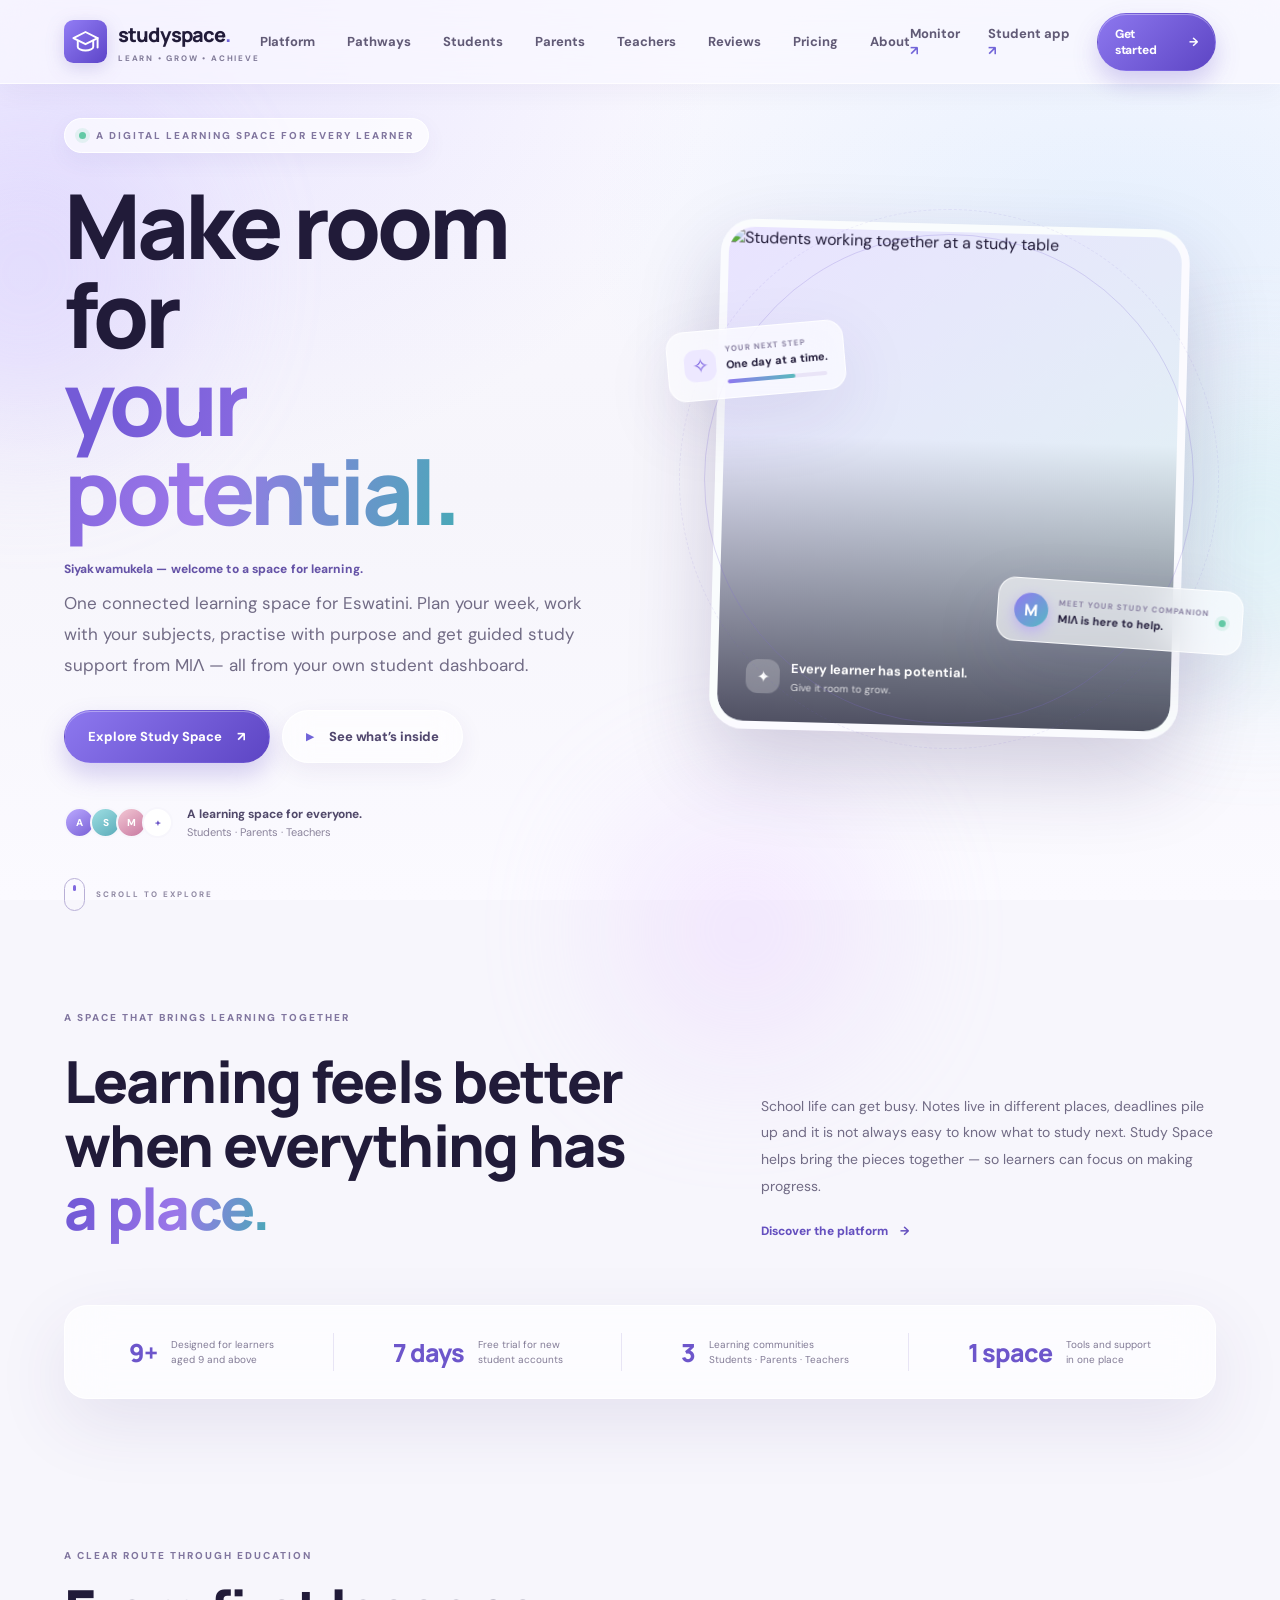
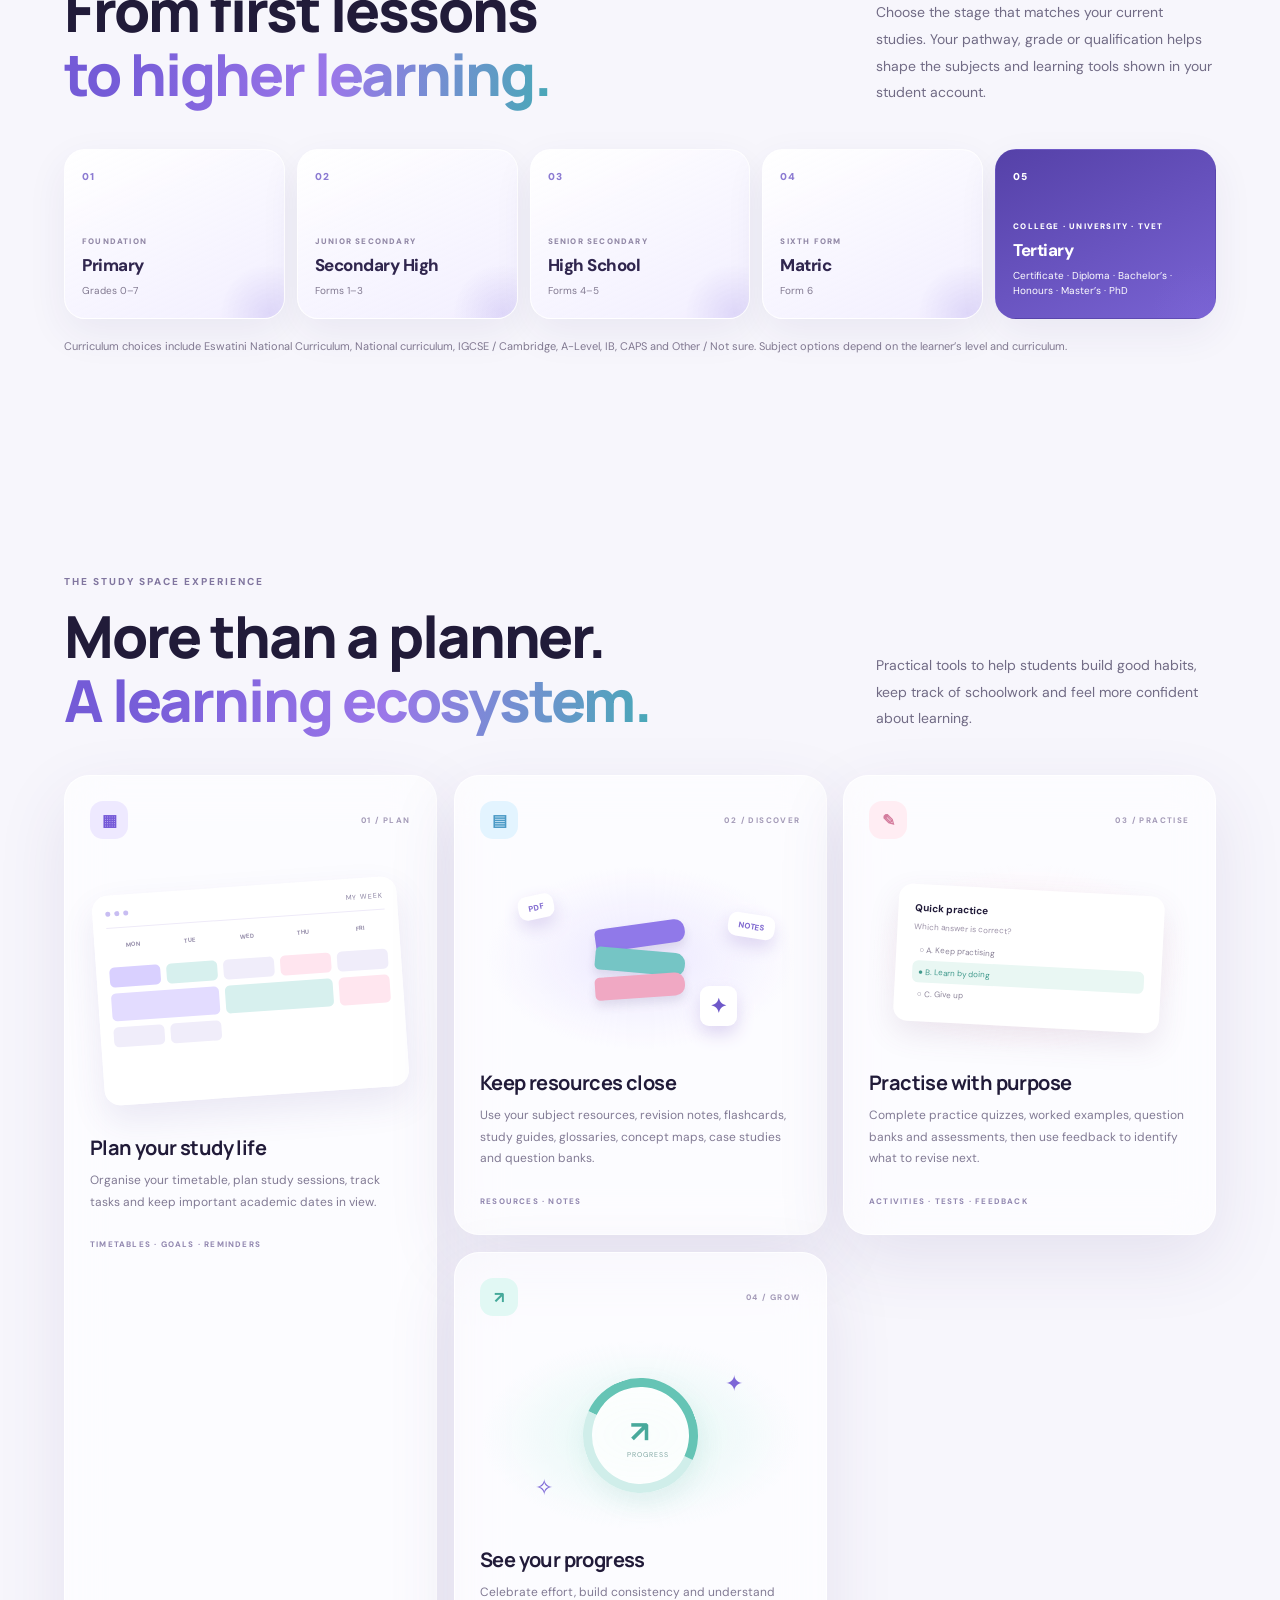
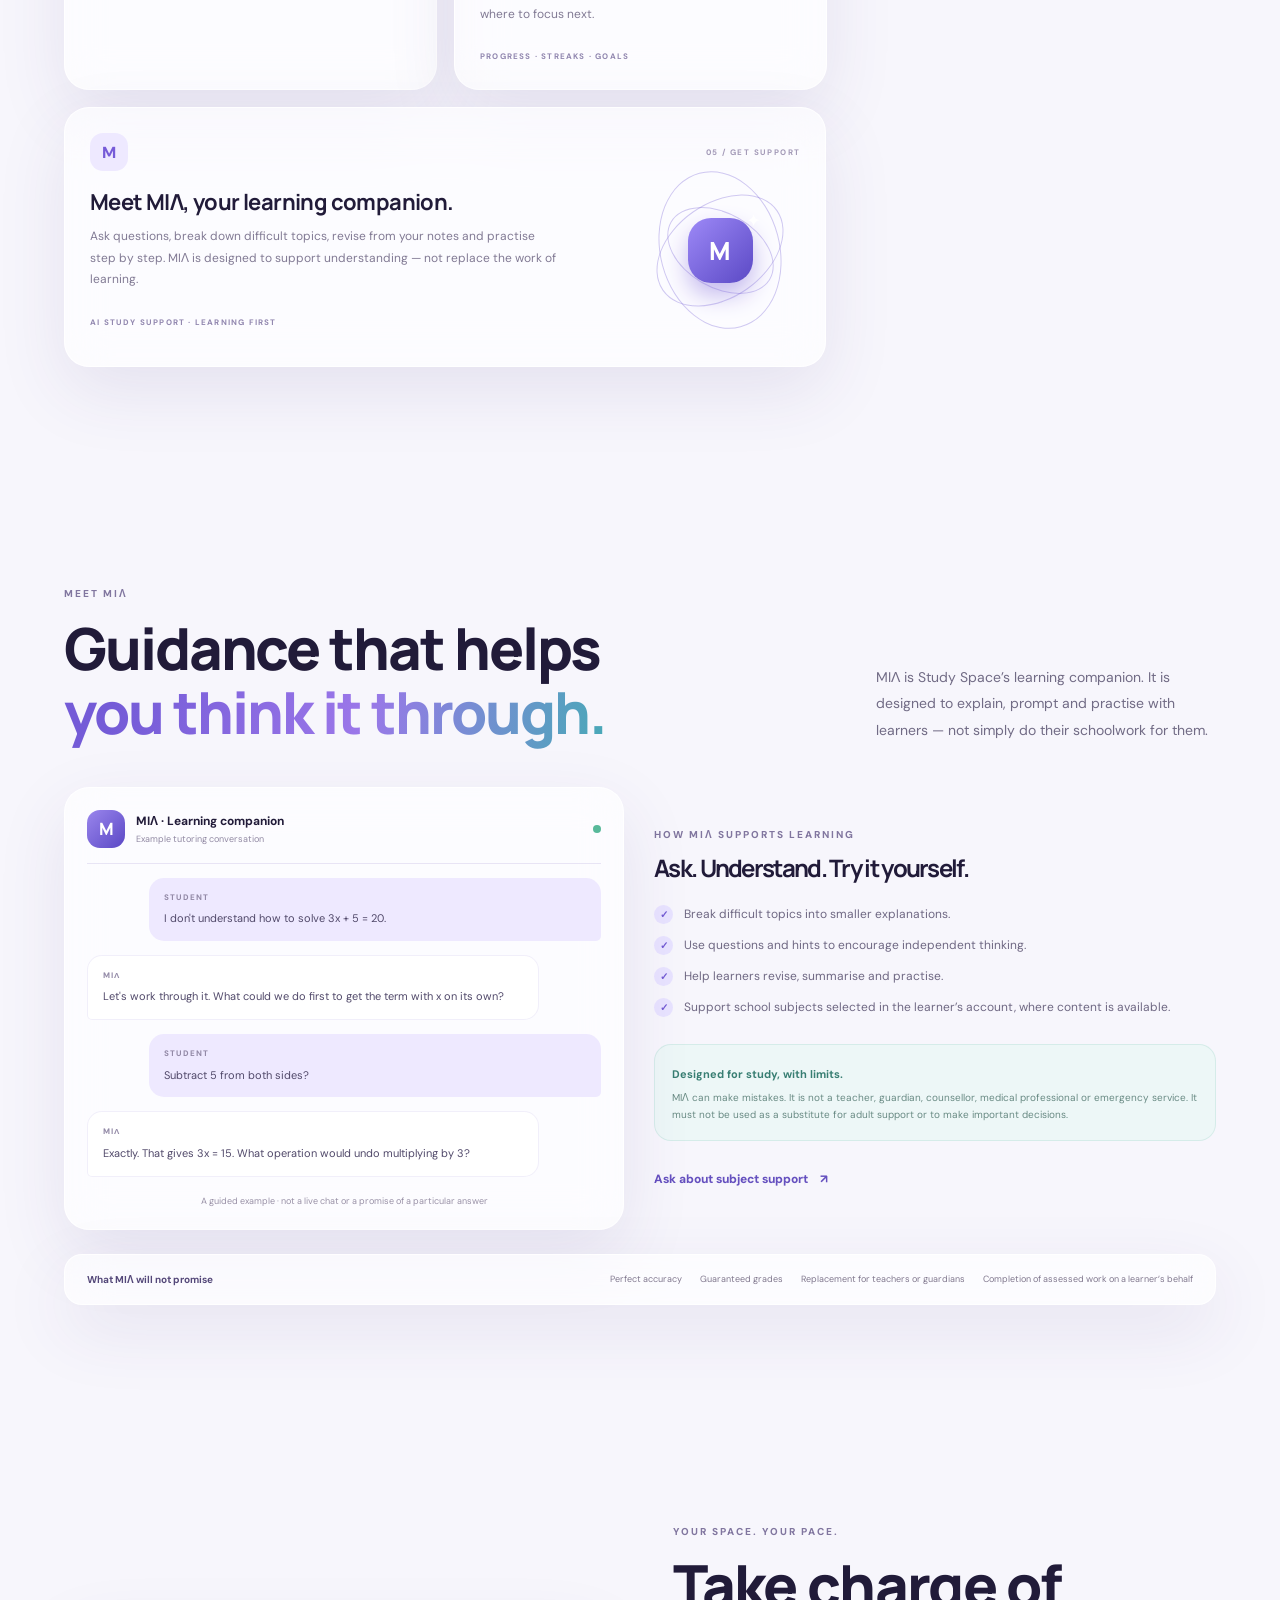
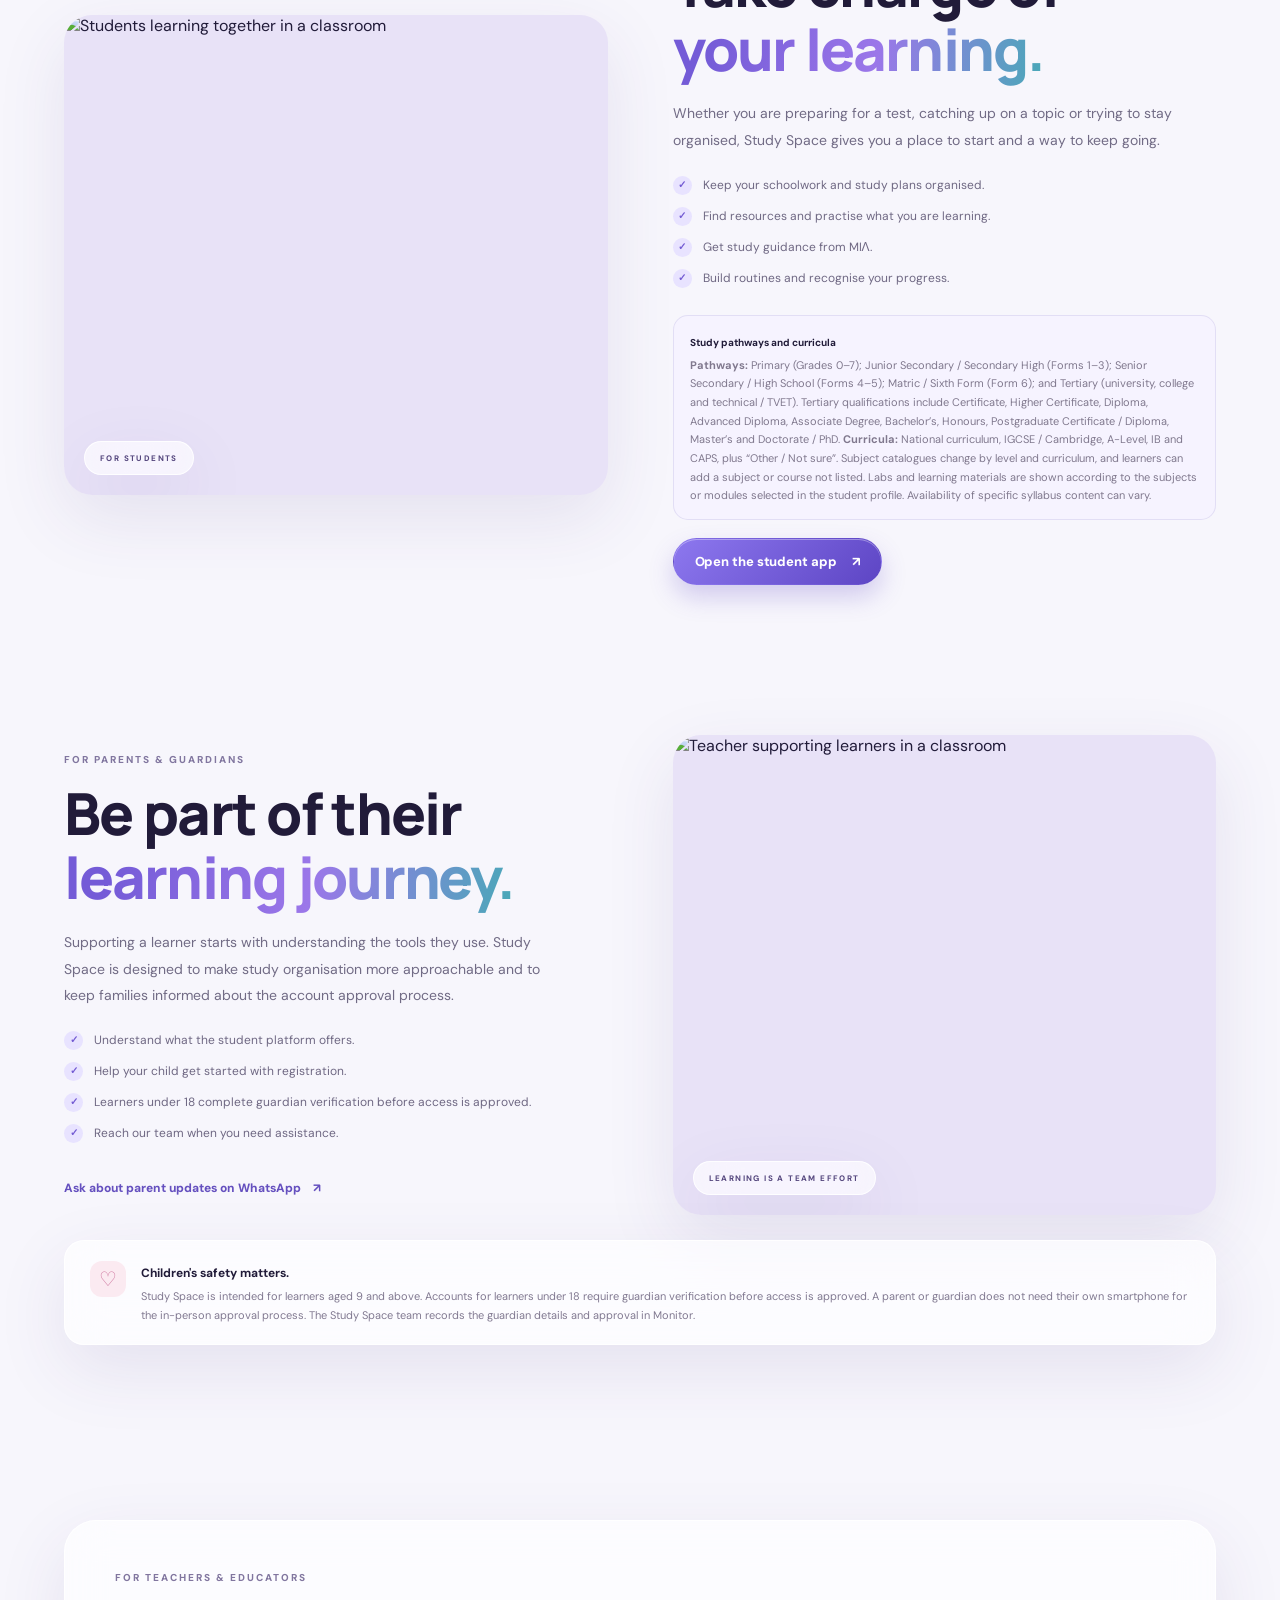
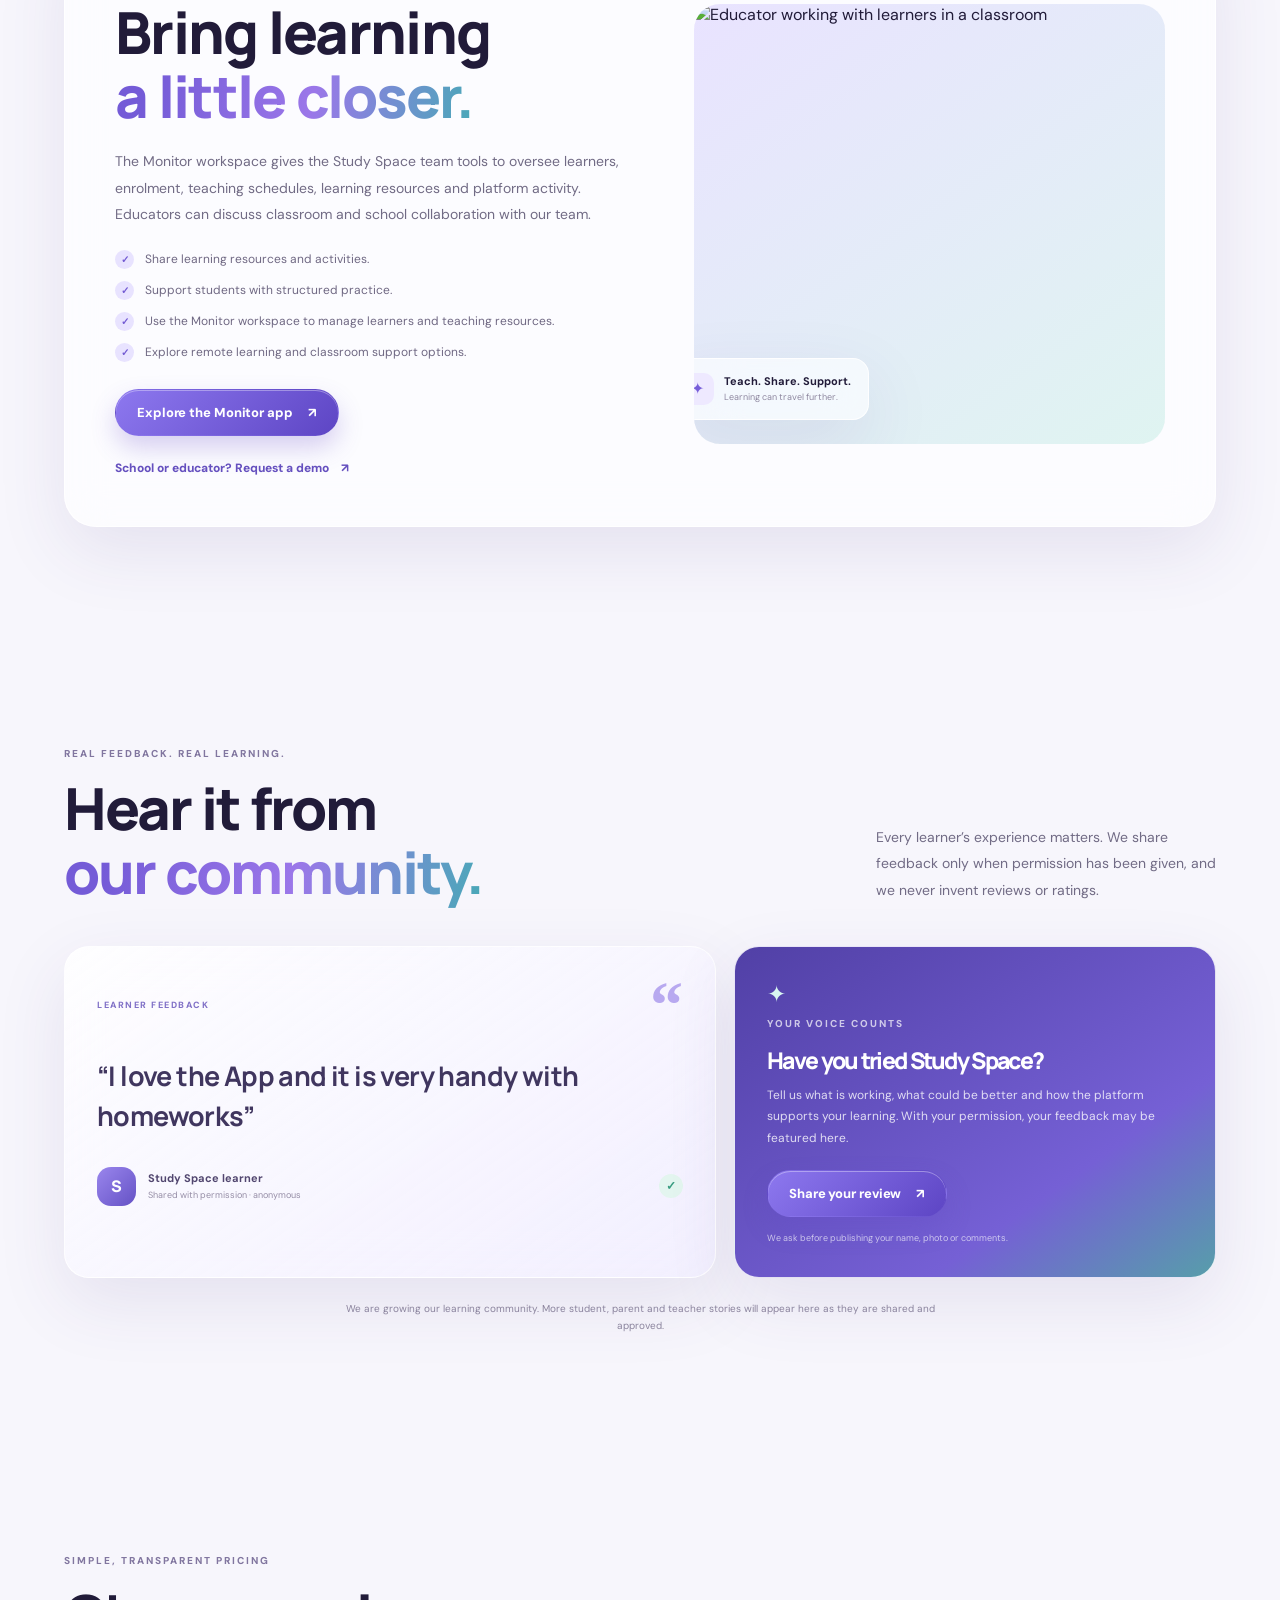
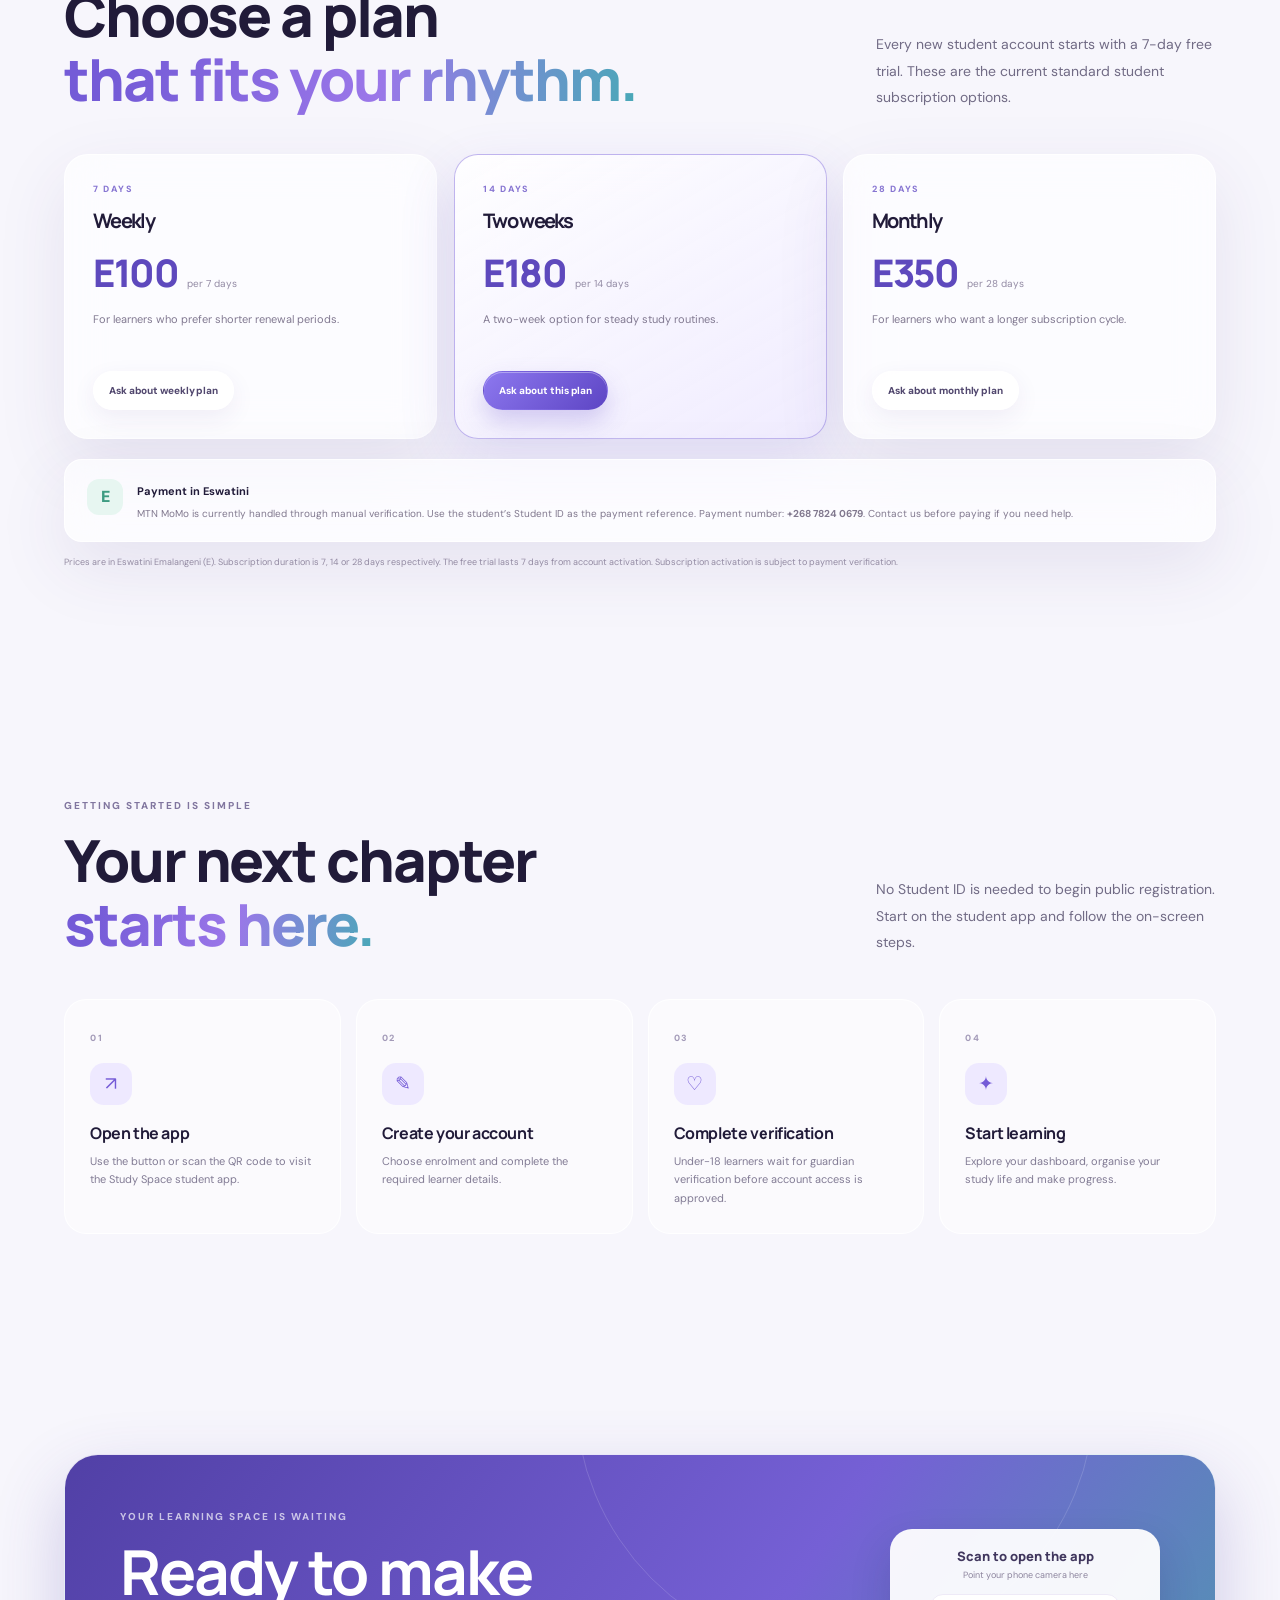
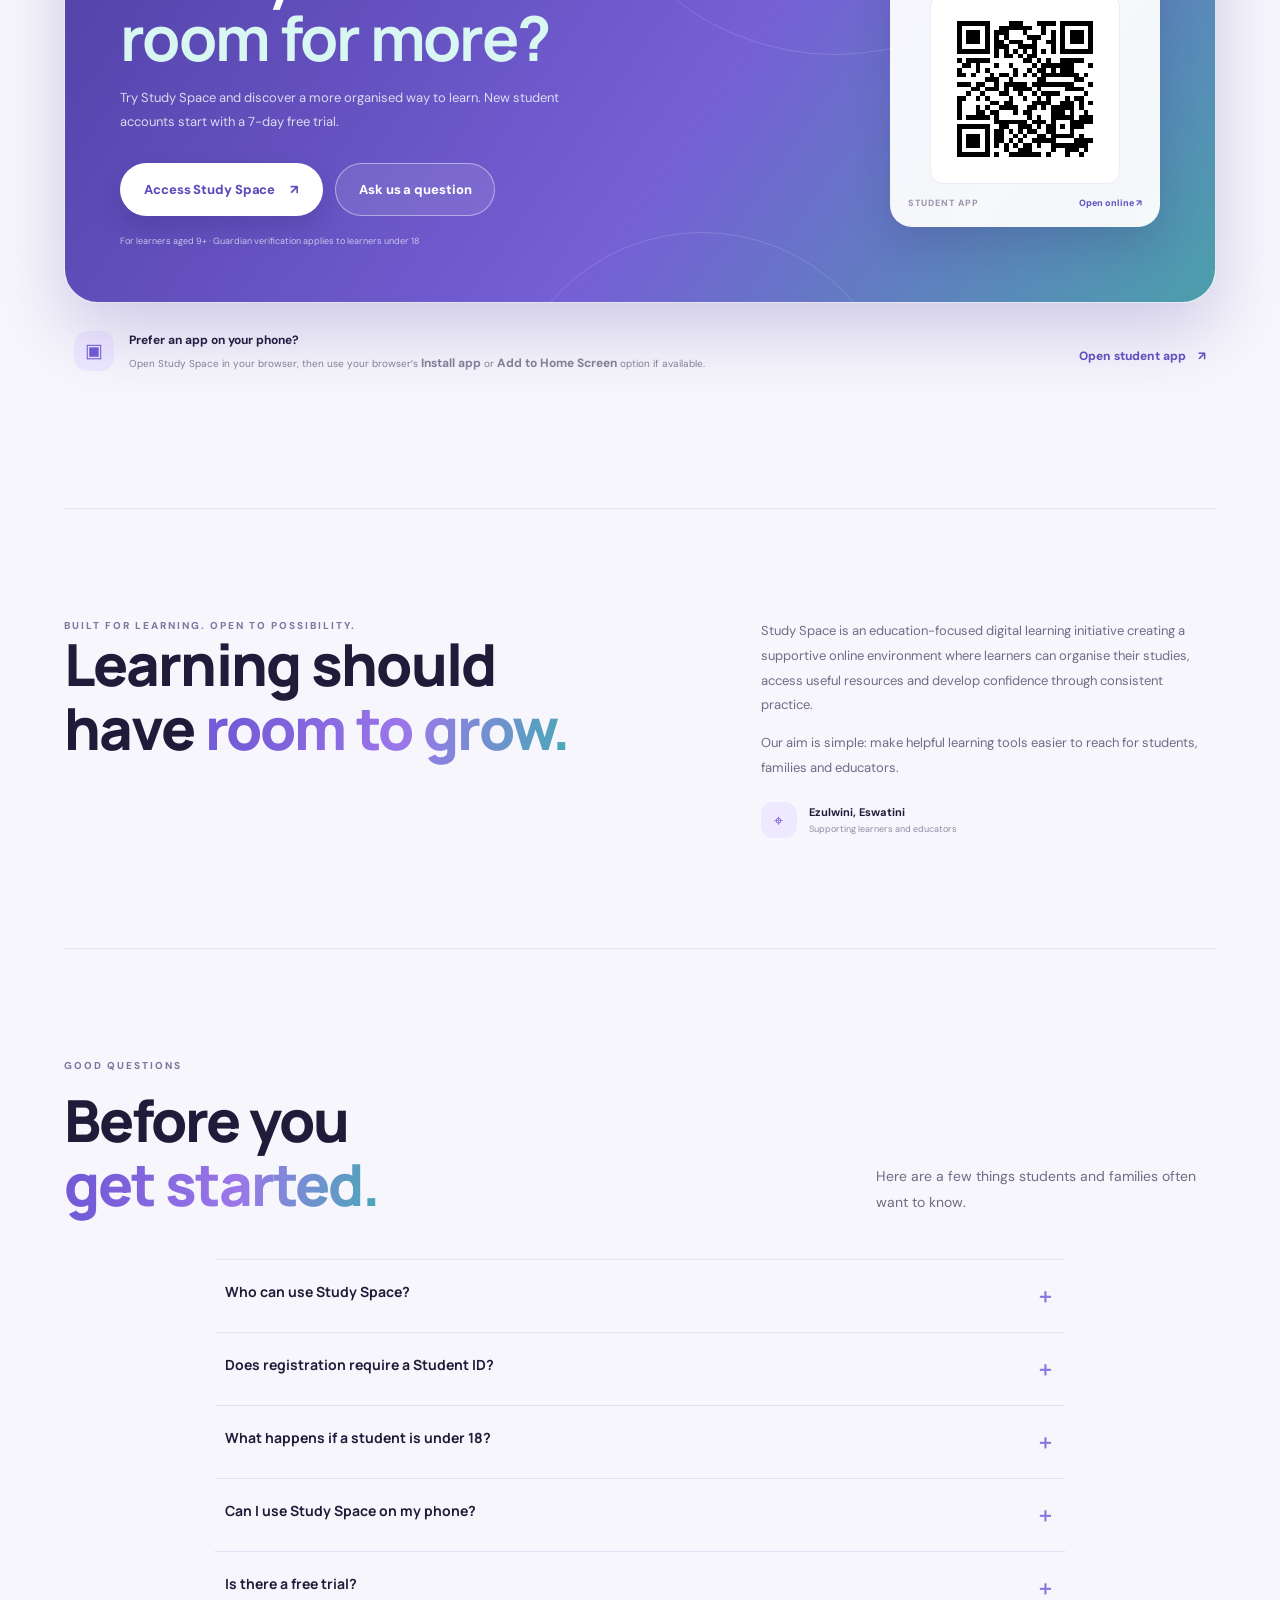
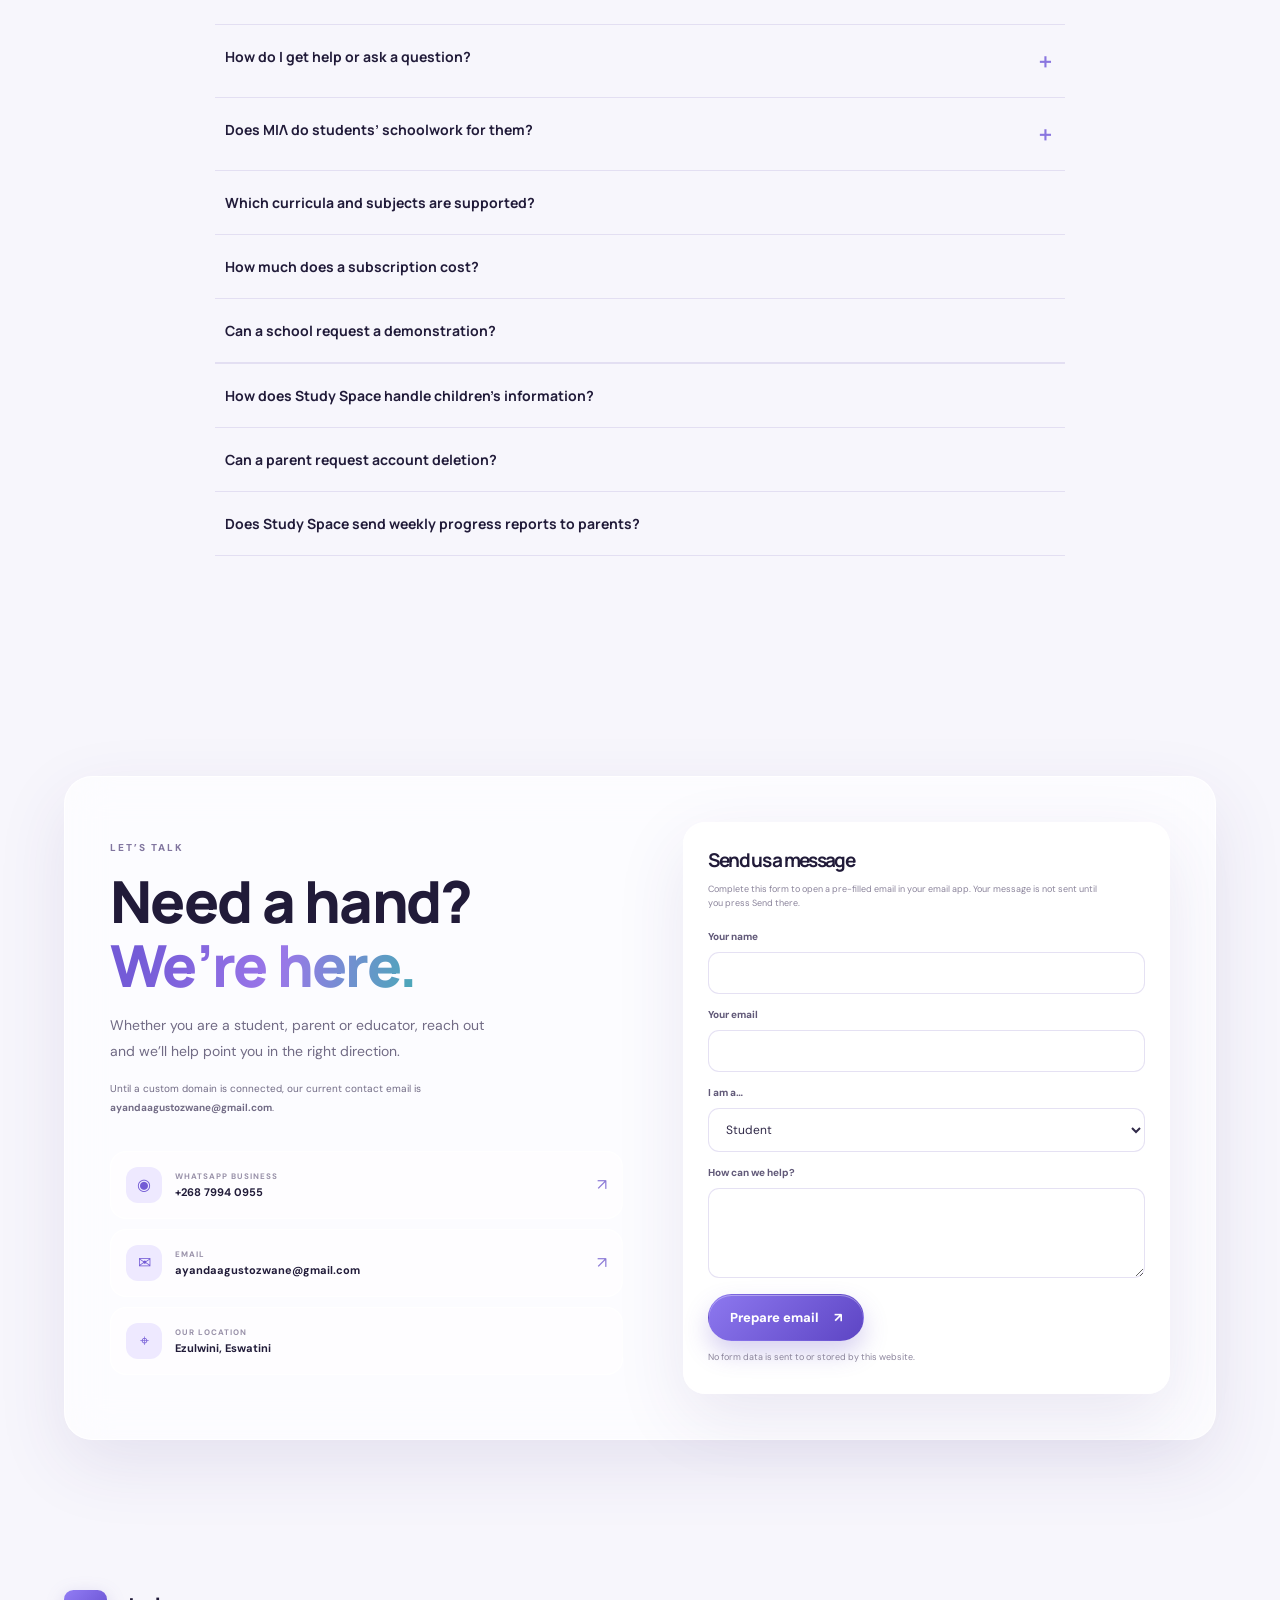
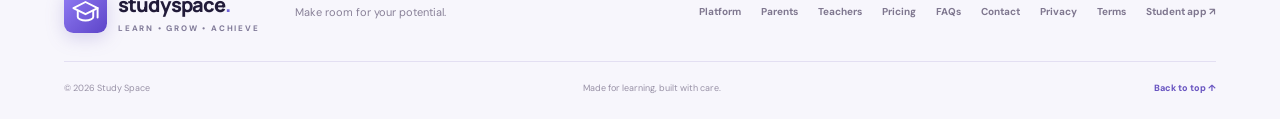
==== index.html @ bda0b09a "Add education pathways to mobile navigation" ====
<!doctype html>
<html lang="en">
<head>
  <meta charset="utf-8">
  <meta name="viewport" content="width=device-width, initial-scale=1, viewport-fit=cover">
  <link rel="preconnect" href="https://fonts.googleapis.com">
  <link rel="preconnect" href="https://fonts.gstatic.com" crossorigin>
  <link href="https://fonts.googleapis.com/css2?family=DM+Sans:wght@400;500;600;700&family=Manrope:wght@400;500;600;700;800&display=swap" rel="stylesheet">
  <meta name="google-site-verification" content="CvkINhgbs6IQuhhinxkk2oDVfQgVBTGSIufDjSggByY" />
  <meta name="theme-color" content="#f5f3ff">
  <meta name="description" content="Study Space is an Eswatini learning platform for students, parents and teachers. Organise study time, access subject-aware learning tools, practise school subjects and get study support from MIΛ.">
  <meta name="keywords" content="Study Space, online learning platform, digital study planner, student learning platform, homework support, learning resources, AI study companion, Study Space Eswatini">
  <meta name="author" content="Study Space">
  <meta name="robots" content="index, follow, max-image-preview:large">
  <meta property="og:type" content="website">
  <meta property="og:site_name" content="Study Space">
  
  <meta property="og:title" content="Study Space Eswatini | Online Learning & Study Support">
  <meta property="og:description" content="One connected learning space for Eswatini: study planning, subject-aware learning tools, practice and MIΛ study support.">
  <meta property="og:url" content="https://mayendzeke.github.io/studyspace-website/">
  <meta property="og:image" content="https://images.unsplash.com/photo-1529390079861-591de354faf5?auto=format&fit=crop&w=1200&q=85">
  <meta name="twitter:card" content="summary_large_image">
  <meta name="twitter:title" content="Study Space Eswatini | Online Learning &amp; Study Support">
  <meta name="twitter:description" content="Plan your learning, practise school subjects and access study support in one connected learning space.">
  <meta name="twitter:image" content="https://images.unsplash.com/photo-1529390079861-591de354faf5?auto=format&fit=crop&w=1200&q=85">
  <link rel="icon" type="image/svg+xml" href="./favicon.svg">
  <link rel="icon" type="image/png" sizes="192x192" href="./favicon-192.png">
  <link rel="apple-touch-icon" sizes="192x192" href="./favicon-192.png">
  <title>Study Space Eswatini | Online Learning &amp; Study Support</title>
  <link rel="canonical" href="https://mayendzeke.github.io/studyspace-website/">
  <script type="application/ld+json">
  {"@context":"https://schema.org","@type":"EducationalOrganization","name":"Study Space","alternateName":["StudySpace","Study Space Eswatini"],"url":"https://mayendzeke.github.io/studyspace-website/","logo":"https://mayendzeke.github.io/studyspace-website/favicon.svg","description":"A digital learning platform supporting students, parents and teachers with study planning, learning resources, practice and study support.","email":"ayandaagustozwane@gmail.com","telephone":"+26879940955","address":{"@type":"PostalAddress","addressLocality":"Ezulwini","addressCountry":"SZ"},"areaServed":{"@type":"Country","name":"Eswatini"},"availableLanguage":["English","siSwati"],"contactPoint":{"@type":"ContactPoint","telephone":"+26879940955","contactType":"customer support","availableLanguage":["English","siSwati"]},"hasOfferCatalog":{"@type":"OfferCatalog","name":"Study Space student subscriptions","itemListElement":[{"@type":"Offer","name":"Weekly student plan","price":"100","priceCurrency":"SZL","description":"7 days"},{"@type":"Offer","name":"Two-week student plan","price":"180","priceCurrency":"SZL","description":"14 days"},{"@type":"Offer","name":"Monthly student plan","price":"350","priceCurrency":"SZL","description":"28 days"}]}}
  </script>
  <link rel="stylesheet" href="./styles.css">
  <script defer src="./script.js"></script>
</head>
<body>
  <div class="splash" id="splash" aria-label="Welcome to Study Space">
    <div class="splash-orbit"></div>
    <div class="brand-mark splash-mark" aria-hidden="true"><img src="./favicon.svg" alt=""></div>
    <strong>Study Space</strong><span>Make room for your potential.</span>
    <div class="splash-loader"><i></i></div>
  </div>

  <div class="ambient ambient-one"></div><div class="ambient ambient-two"></div><div class="ambient ambient-three"></div>
  <header class="site-header" id="top">
    <a class="brand" href="#top" aria-label="Study Space home">
      <span class="brand-mark"><img src="./favicon.svg" alt=""></span>
      <span class="brand-copy"><b>studyspace<span>.</span></b><small>LEARN • GROW • ACHIEVE</small></span>
    </a>
    <nav class="desktop-nav" aria-label="Main navigation">
      <a href="#platform">Platform</a><a href="#pathways">Pathways</a><a href="#students">Students</a><a href="#parents">Parents</a><a href="#teachers">Teachers</a><a href="#stories">Reviews</a><a href="#pricing">Pricing</a><a href="#about">About</a>
    </nav>
    <div class="header-actions"><a class="nav-login" href="https://mayendzeke.github.io/studyspace-monitor/" target="_blank" rel="noopener">Monitor <span>↗</span></a><a class="nav-login" href="https://mayendzeke.github.io/planner/" target="_blank" rel="noopener">Student app <span>↗</span></a><a class="button button-small button-primary" href="#get-started">Get started <span>→</span></a></div>
    <button class="menu-toggle glass" id="menuToggle" aria-label="Open navigation" aria-expanded="false"><span></span><span></span></button>
  </header>
  <nav class="mobile-nav glass-panel" id="mobileNav" aria-label="Mobile navigation"><a href="#platform">Platform</a><a href="#pathways">Pathways</a><a href="#students">Students</a><a href="#parents">Parents</a><a href="#teachers">Teachers</a><a href="#stories">Reviews</a><a href="#pricing">Pricing</a><a href="#about">About</a><a href="#get-started">Get started</a><a href="https://mayendzeke.github.io/studyspace-monitor/" target="_blank" rel="noopener">Open Monitor ↗</a><a href="https://mayendzeke.github.io/planner/" target="_blank" rel="noopener">Open student app ↗</a></nav>

  <main>
    <section class="hero section-wrap">
      <div class="hero-copy reveal">
        <div class="eyebrow"><span class="eyebrow-dot"></span> A DIGITAL LEARNING SPACE FOR EVERY LEARNER</div>
        <h1>Make room for<br><span class="gradient-text">your potential.</span></h1>
        <p class="hero-lead"><span class="welcome-siswati">Siyakwamukela — welcome to a space for learning.</span> One connected learning space for Eswatini. Plan your week, work with your subjects, practise with purpose and get guided study support from MIΛ — all from your own student dashboard.</p>
        <div class="hero-actions"><a class="button button-primary button-large" href="#get-started">Explore Study Space <span>↗</span></a><a class="button button-glass button-large" href="#platform"><span class="play-icon">▶</span> See what’s inside</a></div>
        <div class="hero-proof"><div class="avatar-stack"><span>A</span><span>S</span><span>M</span><span>+</span></div><p><b>A learning space for everyone.</b><br>Students · Parents · Teachers</p></div>
      </div>
      <div class="hero-visual reveal">
        <div class="hero-glow"></div>
        <div class="hero-photo-frame glass-panel">
          <img class="hero-photo" src="https://images.unsplash.com/photo-1529390079861-591de354faf5?auto=format&fit=crop&w=1400&q=85" alt="Students working together at a study table" fetchpriority="high">
          <div class="photo-shade"></div>
          <div class="photo-caption"><span class="caption-icon">✦</span><div><b>Every learner has potential.</b><small>Give it room to grow.</small></div></div>
        </div>
        <div class="float-card float-progress glass-panel"><span class="float-icon">✧</span><div><small>YOUR NEXT STEP</small><b>One day at a time.</b><div class="mini-progress"><i></i></div></div></div>
        <div class="float-card float-ai glass-panel"><span class="ai-orb">M</span><div><small>MEET YOUR STUDY COMPANION</small><b>MIΛ is here to help.</b></div><span class="pulse-dot"></span></div>
        <div class="water-ring ring-one"></div><div class="water-ring ring-two"></div>
      </div>
      <a class="scroll-cue" href="#welcome"><span></span> SCROLL TO EXPLORE</a>
    </section>

    <section class="welcome section-wrap section-pad" id="welcome">
      <div class="section-kicker reveal">A SPACE THAT BRINGS LEARNING TOGETHER</div>
      <div class="welcome-grid">
        <div class="reveal"><h2>Learning feels better<br>when everything has<br><span class="gradient-text">a place.</span></h2></div>
        <div class="welcome-text reveal"><p>School life can get busy. Notes live in different places, deadlines pile up and it is not always easy to know what to study next. Study Space helps bring the pieces together — so learners can focus on making progress.</p><a class="text-link" href="#platform">Discover the platform <span>→</span></a></div>
      </div>
      <div class="stat-strip glass-panel reveal"><div><b>9+</b><span>Designed for learners<br>aged 9 and above</span></div><i></i><div><b>7 days</b><span>Free trial for new<br>student accounts</span></div><i></i><div><b>3</b><span>Learning communities<br>Students · Parents · Teachers</span></div><i></i><div><b>1 space</b><span>Tools and support<br>in one place</span></div></div>
    </section>

    <section class="pathways section-wrap section-pad" id="pathways">
      <div class="section-heading reveal"><div><div class="section-kicker">A CLEAR ROUTE THROUGH EDUCATION</div><h2>From first lessons<br><span class="gradient-text">to higher learning.</span></h2></div><p>Choose the stage that matches your current studies. Your pathway, grade or qualification helps shape the subjects and learning tools shown in your student account.</p></div>
      <div class="pathway-grid">
        <article class="pathway-card reveal"><span>01</span><div><small>FOUNDATION</small><h3>Primary</h3><p>Grades 0–7</p></div></article>
        <article class="pathway-card reveal"><span>02</span><div><small>JUNIOR SECONDARY</small><h3>Secondary High</h3><p>Forms 1–3</p></div></article>
        <article class="pathway-card reveal"><span>03</span><div><small>SENIOR SECONDARY</small><h3>High School</h3><p>Forms 4–5</p></div></article>
        <article class="pathway-card reveal"><span>04</span><div><small>SIXTH FORM</small><h3>Matric</h3><p>Form 6</p></div></article>
        <article class="pathway-card pathway-tertiary reveal"><span>05</span><div><small>COLLEGE · UNIVERSITY · TVET</small><h3>Tertiary</h3><p>Certificate · Diploma · Bachelor’s · Honours · Master’s · PhD</p></div></article>
      </div>
      <p class="pathway-footnote">Curriculum choices include Eswatini National Curriculum, National curriculum, IGCSE / Cambridge, A-Level, IB, CAPS and Other / Not sure. Subject options depend on the learner’s level and curriculum.</p>
    </section>

    <section class="platform section-wrap section-pad" id="platform">
      <div class="section-heading reveal"><div><div class="section-kicker">THE STUDY SPACE EXPERIENCE</div><h2>More than a planner.<br><span class="gradient-text">A learning ecosystem.</span></h2></div><p>Practical tools to help students build good habits, keep track of schoolwork and feel more confident about learning.</p></div>
      <div class="feature-grid">
        <article class="feature-card feature-tall glass-panel reveal"><div class="feature-top"><span class="feature-symbol purple">▦</span><span class="feature-number">01 / PLAN</span></div><div class="feature-art timetable-art"><div class="art-window"><div class="art-window-top"><i></i><i></i><i></i><span>MY WEEK</span></div><div class="art-grid"><b>MON</b><b>TUE</b><b>WED</b><b>THU</b><b>FRI</b><i></i><i></i><i></i><i></i><i></i><em></em><em></em><em></em><em></em><em></em></div></div></div><h3>Plan your study life</h3><p>Organise your timetable, plan study sessions, track tasks and keep important academic dates in view.</p><span class="feature-tag">TIMETABLES · GOALS · REMINDERS</span></article>
        <article class="feature-card glass-panel reveal"><div class="feature-top"><span class="feature-symbol blue">▤</span><span class="feature-number">02 / DISCOVER</span></div><div class="feature-art books-art"><span>PDF</span><span>NOTES</span><span>✦</span><div class="book-stack"><i></i><i></i><i></i></div></div><h3>Keep resources close</h3><p>Use your subject resources, revision notes, flashcards, study guides, glossaries, concept maps, case studies and question banks.</p><span class="feature-tag">RESOURCES · NOTES</span></article>
        <article class="feature-card glass-panel reveal"><div class="feature-top"><span class="feature-symbol pink">✎</span><span class="feature-number">03 / PRACTISE</span></div><div class="feature-art quiz-art"><div class="quiz-paper"><b>Quick practice</b><span>Which answer is correct?</span><i>○ A. Keep practising</i><i class="selected">● B. Learn by doing</i><i>○ C. Give up</i></div></div><h3>Practise with purpose</h3><p>Complete practice quizzes, worked examples, question banks and assessments, then use feedback to identify what to revise next.</p><span class="feature-tag">ACTIVITIES · TESTS · FEEDBACK</span></article>
        <article class="feature-card glass-panel reveal"><div class="feature-top"><span class="feature-symbol aqua">↗</span><span class="feature-number">04 / GROW</span></div><div class="feature-art progress-art"><div class="progress-circle"><b>↗</b><small>PROGRESS</small></div><span class="spark spark-a">✦</span><span class="spark spark-b">✧</span></div><h3>See your progress</h3><p>Celebrate effort, build consistency and understand where to focus next.</p><span class="feature-tag">PROGRESS · STREAKS · GOALS</span></article>
        <article class="feature-card feature-wide glass-panel reveal"><div class="feature-top"><span class="feature-symbol lilac">M</span><span class="feature-number">05 / GET SUPPORT</span></div><div class="feature-wide-inner"><div><h3>Meet MIΛ, your learning companion.</h3><p>Ask questions, break down difficult topics, revise from your notes and practise step by step. MIΛ is designed to support understanding — not replace the work of learning.</p><span class="feature-tag">AI STUDY SUPPORT · LEARNING FIRST</span></div><div class="mia-orbit"><div class="mia-core">M<span>✦</span></div><i class="orbit orbit-a"></i><i class="orbit orbit-b"></i><i class="orbit orbit-c"></i></div></div></article>
      </div>
    </section>


    <section class="mia-guide section-wrap section-pad" id="mia-guide">
      <div class="section-heading reveal"><div><div class="section-kicker">MEET MIΛ</div><h2>Guidance that helps<br><span class="gradient-text">you think it through.</span></h2></div><p>MIΛ is Study Space’s learning companion. It is designed to explain, prompt and practise with learners — not simply do their schoolwork for them.</p></div>
      <div class="mia-guide-grid">
        <div class="mia-chat glass-panel reveal" aria-label="Illustrative MIΛ tutoring conversation">
          <div class="mia-chat-head"><span class="mia-chat-icon">M</span><div><b>MIΛ · Learning companion</b><small>Example tutoring conversation</small></div><span class="mia-online"></span></div>
          <div class="mia-bubble student-bubble"><small>STUDENT</small> I don't understand how to solve 3x + 5 = 20.</div>
          <div class="mia-bubble mia-bubble-ai"><small>MIΛ</small> Let's work through it. What could we do first to get the term with x on its own?</div>
          <div class="mia-bubble student-bubble"><small>STUDENT</small> Subtract 5 from both sides?</div>
          <div class="mia-bubble mia-bubble-ai"><small>MIΛ</small> Exactly. That gives 3x = 15. What operation would undo multiplying by 3?</div>
          <div class="mia-chat-foot">A guided example · not a live chat or a promise of a particular answer</div>
        </div>
        <div class="mia-guide-copy reveal">
          <div class="section-kicker">HOW MIΛ SUPPORTS LEARNING</div>
          <h3>Ask. Understand. Try it yourself.</h3>
          <ul class="check-list">
            <li>Break difficult topics into smaller explanations.</li>
            <li>Use questions and hints to encourage independent thinking.</li>
            <li>Help learners revise, summarise and practise.</li>
            <li>Support school subjects selected in the learner’s account, where content is available.</li>
          </ul>
          <div class="safety-mini"><b>Designed for study, with limits.</b><p>MIΛ can make mistakes. It is not a teacher, guardian, counsellor, medical professional or emergency service. It must not be used as a substitute for adult support or to make important decisions.</p></div>
          <a class="text-link" href="https://wa.me/26879940955?text=Hello%20Study%20Space%2C%20please%20confirm%20whether%20MI%CE%9B%20supports%20my%20child%27s%20subjects." target="_blank" rel="noopener">Ask about subject support <span>↗</span></a>
        </div>
      </div>
      <div class="mia-boundaries glass-panel reveal"><b>What MIΛ will not promise</b><span>Perfect accuracy</span><span>Guaranteed grades</span><span>Replacement for teachers or guardians</span><span>Completion of assessed work on a learner’s behalf</span></div>
    </section>

    <section class="audiences section-wrap section-pad" id="students">
      <div class="audience-card student-card reveal">
        <div class="audience-image"><img src="https://images.unsplash.com/photo-1427504494785-3a9ca7044f45?auto=format&fit=crop&w=1200&q=85" alt="Students learning together in a classroom" loading="lazy"><span class="image-label glass">FOR STUDENTS</span></div>
        <div class="audience-copy"><div class="section-kicker">YOUR SPACE. YOUR PACE.</div><h2>Take charge of<br><span class="gradient-text">your learning.</span></h2><p>Whether you are preparing for a test, catching up on a topic or trying to stay organised, Study Space gives you a place to start and a way to keep going.</p><ul class="check-list"><li>Keep your schoolwork and study plans organised.</li><li>Find resources and practise what you are learning.</li><li>Get study guidance from MIΛ.</li><li>Build routines and recognise your progress.</li></ul><div class="curriculum-note"><b>Study pathways and curricula</b><p><strong>Pathways:</strong> Primary (Grades 0–7); Junior Secondary / Secondary High (Forms 1–3); Senior Secondary / High School (Forms 4–5); Matric / Sixth Form (Form 6); and Tertiary (university, college and technical / TVET). Tertiary qualifications include Certificate, Higher Certificate, Diploma, Advanced Diploma, Associate Degree, Bachelor’s, Honours, Postgraduate Certificate / Diploma, Master’s and Doctorate / PhD. <strong>Curricula:</strong> National curriculum, IGCSE / Cambridge, A-Level, IB and CAPS, plus “Other / Not sure”. Subject catalogues change by level and curriculum, and learners can add a subject or course not listed. Labs and learning materials are shown according to the subjects or modules selected in the student profile. Availability of specific syllabus content can vary.</p></div><a class="button button-primary" href="https://mayendzeke.github.io/planner/" target="_blank" rel="noopener">Open the student app <span>↗</span></a></div>
      </div>
    </section>

    <section class="parents section-wrap section-pad" id="parents">
      <div class="audience-card parent-card reveal">
        <div class="audience-copy"><div class="section-kicker">FOR PARENTS & GUARDIANS</div><h2>Be part of their<br><span class="gradient-text">learning journey.</span></h2><p>Supporting a learner starts with understanding the tools they use. Study Space is designed to make study organisation more approachable and to keep families informed about the account approval process.</p><ul class="check-list"><li>Understand what the student platform offers.</li><li>Help your child get started with registration.</li><li>Learners under 18 complete guardian verification before access is approved.</li><li>Reach our team when you need assistance.</li></ul><a class="text-link" href="https://wa.me/26879940955?text=Hello%20Study%20Space%2C%20I%20would%20like%20to%20know%20more%20about%20student%20registration%20and%20parent%20updates." target="_blank" rel="noopener">Ask about parent updates on WhatsApp <span>↗</span></a></div>
        <div class="audience-image"><img src="https://images.unsplash.com/photo-1509062522246-3755977927d7?auto=format&fit=crop&w=1200&q=85" alt="Teacher supporting learners in a classroom" loading="lazy"><span class="image-label glass">LEARNING IS A TEAM EFFORT</span></div>
      </div>
      <div class="guardian-note glass-panel reveal"><span class="guardian-icon">♡</span><div><b>Children's safety matters.</b><p>Study Space is intended for learners aged 9 and above. Accounts for learners under 18 require guardian verification before access is approved. A parent or guardian does not need their own smartphone for the in-person approval process. The Study Space team records the guardian details and approval in Monitor.</p></div></div>
    </section>

    <section class="teachers section-wrap section-pad" id="teachers">
      <div class="teacher-feature glass-panel reveal">
        <div class="teacher-copy"><div class="section-kicker">FOR TEACHERS & EDUCATORS</div><h2>Bring learning<br><span class="gradient-text">a little closer.</span></h2><p>The Monitor workspace gives the Study Space team tools to oversee learners, enrolment, teaching schedules, learning resources and platform activity. Educators can discuss classroom and school collaboration with our team.</p><ul class="check-list"><li>Share learning resources and activities.</li><li>Support students with structured practice.</li><li>Use the Monitor workspace to manage learners and teaching resources.</li><li>Explore remote learning and classroom support options.</li></ul><div class="teacher-actions"><a class="button button-primary" href="https://mayendzeke.github.io/studyspace-monitor/" target="_blank" rel="noopener">Explore the Monitor app <span>↗</span></a><a class="text-link" href="https://wa.me/26879940955?text=Hello%20Study%20Space%2C%20I%20represent%20a%20school%20and%20would%20like%20to%20request%20a%20demo%20and%20bulk%20enrolment%20information." target="_blank" rel="noopener">School or educator? Request a demo <span>↗</span></a></div></div>
        <div class="teacher-image"><img src="https://images.unsplash.com/photo-1588072432836-e10032774350?auto=format&fit=crop&w=1200&q=85" alt="Educator working with learners in a classroom" loading="lazy"><div class="teacher-float glass-panel"><span>✦</span><div><b>Teach. Share. Support.</b><small>Learning can travel further.</small></div></div></div>
      </div>
    </section>


    <section class="stories section-wrap section-pad" id="stories">
      <div class="section-heading reveal">
        <div><div class="section-kicker">REAL FEEDBACK. REAL LEARNING.</div><h2>Hear it from<br><span class="gradient-text">our community.</span></h2></div>
        <p>Every learner’s experience matters. We share feedback only when permission has been given, and we never invent reviews or ratings.</p>
      </div>
      <div class="stories-grid">
        <article class="testimonial-card glass-panel reveal">
          <div class="testimonial-top"><span class="testimonial-label">LEARNER FEEDBACK</span><span class="quote-mark" aria-hidden="true">“</span></div>
          <blockquote>“I love the App and it is very handy with homeworks”</blockquote>
          <div class="testimonial-footer"><span class="testimonial-avatar">S</span><div><b>Study Space learner</b><small>Shared with permission · anonymous</small></div><span class="verified-mark" aria-label="Shared with permission">✓</span></div>
        </article>
        <aside class="review-invite glass-panel reveal">
          <span class="review-spark">✦</span>
          <div class="section-kicker">YOUR VOICE COUNTS</div>
          <h3>Have you tried Study Space?</h3>
          <p>Tell us what is working, what could be better and how the platform supports your learning. With your permission, your feedback may be featured here.</p>
          <a class="button button-primary" href="https://wa.me/26879940955?text=Hello%20Study%20Space%2C%20I%20would%20like%20to%20share%20my%20experience%20with%20the%20platform." target="_blank" rel="noopener">Share your review <span>↗</span></a>
          <small>We ask before publishing your name, photo or comments.</small>
        </aside>
      </div>
      <p class="stories-note reveal">We are growing our learning community. More student, parent and teacher stories will appear here as they are shared and approved.</p>
    </section>


    <section class="pricing section-wrap section-pad" id="pricing">
      <div class="section-heading reveal"><div><div class="section-kicker">SIMPLE, TRANSPARENT PRICING</div><h2>Choose a plan<br><span class="gradient-text">that fits your rhythm.</span></h2></div><p>Every new student account starts with a 7-day free trial. These are the current standard student subscription options.</p></div>
      <div class="pricing-grid">
        <article class="price-card glass-panel reveal"><span class="price-period">7 DAYS</span><h3>Weekly</h3><div class="price-amount"><strong>E100</strong><small>per 7 days</small></div><p>For learners who prefer shorter renewal periods.</p><a class="button button-glass" href="https://wa.me/26879940955?text=Hello%20Study%20Space%2C%20please%20help%20me%20with%20the%20weekly%20student%20subscription." target="_blank" rel="noopener">Ask about weekly plan</a></article>
        <article class="price-card price-featured glass-panel reveal"><span class="price-period">14 DAYS</span><h3>Two weeks</h3><div class="price-amount"><strong>E180</strong><small>per 14 days</small></div><p>A two-week option for steady study routines.</p><a class="button button-primary" href="https://wa.me/26879940955?text=Hello%20Study%20Space%2C%20please%20help%20me%20with%20the%20two-week%20student%20subscription." target="_blank" rel="noopener">Ask about this plan</a></article>
        <article class="price-card glass-panel reveal"><span class="price-period">28 DAYS</span><h3>Monthly</h3><div class="price-amount"><strong>E350</strong><small>per 28 days</small></div><p>For learners who want a longer subscription cycle.</p><a class="button button-glass" href="https://wa.me/26879940955?text=Hello%20Study%20Space%2C%20please%20help%20me%20with%20the%20monthly%20student%20subscription." target="_blank" rel="noopener">Ask about monthly plan</a></article>
      </div>
      <div class="payment-note glass-panel reveal"><span class="payment-icon">E</span><div><b>Payment in Eswatini</b><p>MTN MoMo is currently handled through manual verification. Use the student’s Student ID as the payment reference. Payment number: <strong>+268 7824 0679</strong>. Contact us before paying if you need help.</p></div></div>
      <p class="pricing-footnote">Prices are in Eswatini Emalangeni (E). Subscription duration is 7, 14 or 28 days respectively. The free trial lasts 7 days from account activation. Subscription activation is subject to payment verification.</p>
    </section>

    <section class="how section-wrap section-pad" id="how">
      <div class="section-heading reveal"><div><div class="section-kicker">GETTING STARTED IS SIMPLE</div><h2>Your next chapter<br><span class="gradient-text">starts here.</span></h2></div><p>No Student ID is needed to begin public registration. Start on the student app and follow the on-screen steps.</p></div>
      <div class="steps-grid"><div class="step reveal"><span class="step-no">01</span><div class="step-icon">↗</div><h3>Open the app</h3><p>Use the button or scan the QR code to visit the Study Space student app.</p></div><div class="step reveal"><span class="step-no">02</span><div class="step-icon">✎</div><h3>Create your account</h3><p>Choose enrolment and complete the required learner details.</p></div><div class="step reveal"><span class="step-no">03</span><div class="step-icon">♡</div><h3>Complete verification</h3><p>Under-18 learners wait for guardian verification before account access is approved.</p></div><div class="step reveal"><span class="step-no">04</span><div class="step-icon">✦</div><h3>Start learning</h3><p>Explore your dashboard, organise your study life and make progress.</p></div></div>
    </section>

    <section class="get-started section-wrap section-pad" id="get-started">
      <div class="start-card glass-panel reveal">
        <div class="start-orb start-orb-a"></div><div class="start-orb start-orb-b"></div>
        <div class="start-copy"><div class="section-kicker">YOUR LEARNING SPACE IS WAITING</div><h2>Ready to make<br><span>room for more?</span></h2><p>Try Study Space and discover a more organised way to learn. New student accounts start with a 7-day free trial.</p><div class="hero-actions"><a class="button button-white button-large" href="https://mayendzeke.github.io/planner/" target="_blank" rel="noopener">Access Study Space <span>↗</span></a><a class="button button-outline-light button-large" href="https://wa.me/26879940955?text=Hello%20Study%20Space%2C%20I%20would%20like%20help%20getting%20started." target="_blank" rel="noopener">Ask us a question</a></div><small class="start-small">For learners aged 9+ · Guardian verification applies to learners under 18</small></div>
        <div class="qr-card"><div class="qr-heading"><b>Scan to open the app</b><span>Point your phone camera here</span></div><div class="qr-frame"><img src="./assets/app-qr.svg" alt="QR code linking to the Study Space student app" loading="lazy"></div><div class="qr-link"><span>STUDENT APP</span><a href="https://mayendzeke.github.io/planner/" target="_blank" rel="noopener">Open online ↗</a></div></div>
      </div>
      <div class="install-row reveal"><div><span class="install-icon">▣</span><div><b>Prefer an app on your phone?</b><p>Open Study Space in your browser, then use your browser’s <b>Install app</b> or <b>Add to Home Screen</b> option if available.</p></div></div><a class="text-link" href="https://mayendzeke.github.io/planner/" target="_blank" rel="noopener">Open student app <span>↗</span></a></div>
    </section>

    <section class="about section-wrap section-pad" id="about">
      <div class="about-grid"><div class="reveal"><div class="section-kicker">BUILT FOR LEARNING. OPEN TO POSSIBILITY.</div><h2>Learning should<br>have <span class="gradient-text">room to grow.</span></h2></div><div class="about-copy reveal"><p>Study Space is an education-focused digital learning initiative creating a supportive online environment where learners can organise their studies, access useful resources and develop confidence through consistent practice.</p><p>Our aim is simple: make helpful learning tools easier to reach for students, families and educators.</p><div class="about-location"><span>⌖</span><div><b>Ezulwini, Eswatini</b><small>Supporting learners and educators</small></div></div></div></div>
    </section>

    <section class="faq section-wrap section-pad" id="faq">
      <div class="section-heading reveal"><div><div class="section-kicker">GOOD QUESTIONS</div><h2>Before you<br><span class="gradient-text">get started.</span></h2></div><p>Here are a few things students and families often want to know.</p></div>
      <div class="faq-list reveal">
        <details><summary>Who can use Study Space?<span>＋</span></summary><p>Study Space is intended for learners aged 9 and above. Students, parents and educators can explore the public website to understand the platform.</p></details>
        <details><summary>Does registration require a Student ID?<span>＋</span></summary><p>No Student ID is needed to begin public enrolment. Follow the registration steps in the student app. A Student ID is generated during the enrolment process.</p></details>
        <details><summary>What happens if a student is under 18?<span>＋</span></summary><p>The account must go through guardian verification before student access is approved. The Study Space team can assist with the in-person approval process.</p></details>
        <details><summary>Can I use Study Space on my phone?<span>＋</span></summary><p>Yes. Open the student app in a mobile browser. If your browser and device support installation, use its Install app or Add to Home Screen option. You can also continue using it online.</p></details>
        <details><summary>Is there a free trial?<span>＋</span></summary><p>New student accounts start with a 7-day free trial. Subscription details are available inside the student app.</p></details>
        <details><summary>How do I get help or ask a question?<span>＋</span></summary><p>Contact Study Space on WhatsApp at +268 7994 0955 or email ayandaagustozwane@gmail.com.</p></details>
        <details><summary>Does MIΛ do students’ schoolwork for them?<span>＋</span></summary><p>MIΛ is intended as a learning companion. It can help explain ideas and support study, but students should use it to understand their work and develop their own skills.</p></details>
      <details><summary>Which curricula and subjects are supported?</summary><p>The student app currently offers Primary school, Secondary school, High school / Sixth form, College and University levels. Curriculum choices include National curriculum, IGCSE / Cambridge, A-Level, IB, CAPS and Other / Not sure. Subject catalogues vary by level and curriculum, and students can add a subject or course that is not listed. These profile options do not guarantee a complete set of learning resources for every syllabus. Contact us with the school, grade and subjects to confirm availability.</p></details>
        <details><summary>How much does a subscription cost?</summary><p>Current plans are E100 for 7 days, E180 for 14 days and E350 for 28 days. New accounts receive a 7-day free trial. MTN MoMo payments are manually verified using the Student ID as the payment reference.</p></details>
        <details><summary>Can a school request a demonstration?</summary><p>Yes. Teachers and school representatives can contact Study Space on WhatsApp to request a demo and discuss group enrolment or school pricing.</p></details>
      </div>
    <div class="faq-list reveal">
    <details><summary>How does Study Space handle children’s information?</summary><p>We collect account and learning information needed to provide the service. Under-18 accounts require guardian verification. Read our <a href="./privacy.html">Privacy Policy</a> for information about data use, AI services, rights and deletion requests.</p></details><details><summary>Can a parent request account deletion?</summary><p>Yes. A student or parent/guardian can contact Study Space through WhatsApp or email to request access, correction or deletion. We may need to verify the requester and may retain certain records where the law requires it.</p></details><details><summary>Does Study Space send weekly progress reports to parents?</summary><p>Parents can contact our team for help understanding the platform and learner support options. Automated weekly WhatsApp progress reports are not currently advertised as a standard feature.</p></details></div></section>

    <section class="contact section-wrap section-pad" id="contact">
      <div class="contact-card glass-panel reveal"><div class="contact-info"><div><div class="section-kicker">LET’S TALK</div><h2>Need a hand?<br><span class="gradient-text">We’re here.</span></h2><p>Whether you are a student, parent or educator, reach out and we’ll help point you in the right direction.</p><p class="contact-email-note">Until a custom domain is connected, our current contact email is <b>ayandaagustozwane@gmail.com</b>.</p></div><div class="contact-actions"><a class="contact-link" href="https://wa.me/26879940955" target="_blank" rel="noopener"><span class="contact-icon">◉</span><div><small>WHATSAPP BUSINESS</small><b>+268 7994 0955</b></div><span>↗</span></a><a class="contact-link" href="mailto:ayandaagustozwane@gmail.com"><span class="contact-icon">✉</span><div><small>EMAIL</small><b>ayandaagustozwane@gmail.com</b></div><span>↗</span></a><div class="contact-link"><span class="contact-icon">⌖</span><div><small>OUR LOCATION</small><b>Ezulwini, Eswatini</b></div></div></div></div>
        <form class="contact-form glass-panel" id="contactForm">
          <h3>Send us a message</h3>
          <p>Complete this form to open a pre-filled email in your email app. Your message is not sent until you press Send there.</p>
          <label for="contactName">Your name</label><input id="contactName" name="name" autocomplete="name" required maxlength="80">
          <label for="contactEmail">Your email</label><input id="contactEmail" name="email" type="email" autocomplete="email" required maxlength="120">
          <label for="contactRole">I am a…</label><select id="contactRole" name="role"><option>Student</option><option>Parent or guardian</option><option>Teacher</option><option>School representative</option><option>Other</option></select>
          <label for="contactMessage">How can we help?</label><textarea id="contactMessage" name="message" rows="4" required maxlength="1500"></textarea>
          <button class="button button-primary" type="submit">Prepare email <span>↗</span></button>
          <small>No form data is sent to or stored by this website.</small>
        </form></div>
    </section>
  </main>

  <footer class="site-footer"><div class="footer-main"><a class="brand" href="#top"><span class="brand-mark"><img src="./favicon.svg" alt=""></span><span class="brand-copy"><b>studyspace<span>.</span></b><small>LEARN • GROW • ACHIEVE</small></span></a><p>Make room for your potential.</p><div class="footer-links"><a href="#platform">Platform</a><a href="#parents">Parents</a><a href="#teachers">Teachers</a><a href="#pricing">Pricing</a><a href="#faq">FAQs</a><a href="#contact">Contact</a><a href="./privacy.html">Privacy</a><a href="./terms.html">Terms</a><a href="https://mayendzeke.github.io/planner/" target="_blank" rel="noopener">Student app ↗</a></div></div><div class="footer-bottom"><span>© <span id="year"></span> Study Space</span><span>Made for learning, built with care.</span><a href="#top">Back to top ↑</a></div></footer>
  <div class="scroll-progress" aria-hidden="true"><span id="scrollProgress"></span></div>
  <div id="connectionStatus" role="status" aria-live="polite"></div>
  <button class="back-top glass" id="backTop" aria-label="Back to top" type="button">↑</button>
  <div class="cursor-glow" id="cursorGlow"></div>
</body>
</html>
---- styles.css ----
:root{--ink:#211b39;--muted:#716b85;--purple:#7164d8;--purple-deep:#5d51c3;--brand-primary:var(--purple);--brand-primary-strong:var(--purple-deep);--brand-secondary:#26866e;--font-body:'DM Sans',sans-serif;--font-display:'Manrope',sans-serif;--lavender:#ede9ff;--line:rgba(107,85,180,.14);--glass:rgba(255,255,255,.64);--shadow:0 24px 70px rgba(66,49,128,.10);--radius:28px}*{box-sizing:border-box}html{scroll-behavior:smooth;scroll-padding-top:100px}body{margin:0;background:#f7f6fc;color:var(--ink);font-family:var(--font-body);overflow-x:hidden}body:before{content:"";position:fixed;inset:0;pointer-events:none;z-index:-2;background:radial-gradient(ellipse at 10% 6%,rgba(183,168,255,.24),transparent 36%),radial-gradient(ellipse at 88% 26%,rgba(143,205,255,.18),transparent 34%),linear-gradient(180deg,#faf9ff,#f6f5fb 55%,#fbfaff)}a{color:inherit;text-decoration:none}button{font:inherit}.ambient{position:fixed;border-radius:50%;filter:blur(70px);opacity:.32;pointer-events:none;z-index:-1;animation:drift 18s ease-in-out infinite alternate}.ambient-one{width:330px;height:330px;background:#c9baff;top:12%;left:-140px}.ambient-two{width:280px;height:280px;background:#aee7ed;right:-120px;top:44%;animation-delay:-6s}.ambient-three{width:260px;height:260px;background:#e6c8ff;left:48%;bottom:-160px;animation-delay:-11s}@keyframes drift{to{transform:translate(70px,-55px) scale(1.15)}}.site-header{height:84px;position:sticky;top:0;z-index:50;display:flex;align-items:center;justify-content:space-between;padding:0 max(5vw,24px);background:rgba(249,248,255,.76);backdrop-filter:blur(22px) saturate(150%);-webkit-backdrop-filter:blur(22px) saturate(150%);border-bottom:1px solid rgba(255,255,255,.8)}.brand{display:flex;align-items:center;gap:11px;flex-shrink:0}.brand-mark{width:43px;height:43px;display:block;filter:drop-shadow(0 5px 9px rgba(85,64,176,.2));animation:logoFloat 5s ease-in-out infinite}.brand-mark img{width:100%;height:100%;display:block;object-fit:contain}.brand-copy{display:flex;flex-direction:column;line-height:1}.brand-copy b{font:800 20px Manrope,sans-serif;letter-spacing:-.9px}.brand-copy small{font-size:8px;letter-spacing:1.8px;color:#817b99;font-weight:800;margin-top:6px}.desktop-nav{display:flex;gap:clamp(18px,2.5vw,38px);align-items:center}.desktop-nav a,.nav-login{font-size:13px;color:#615a76;font-weight:700;transition:.25s}.desktop-nav a:hover,.nav-login:hover{color:var(--purple)}.header-actions{display:flex;align-items:center;gap:22px}.nav-login span{color:var(--purple)}.button{display:inline-flex;align-items:center;justify-content:center;gap:15px;padding:14px 21px;border-radius:999px;font-size:13px;font-weight:800;letter-spacing:-.1px;transition:transform .25s,box-shadow .25s,background .25s;border:1px solid transparent;cursor:pointer}.button:hover{transform:translateY(-3px)}.button-primary{color:#fff;background:linear-gradient(135deg,#8d78ef,#5d45c4);box-shadow:0 12px 25px rgba(99,75,201,.25),inset 0 1px 0 rgba(255,255,255,.35)}.button-primary:hover{box-shadow:0 16px 32px rgba(99,75,201,.32)}.button-small{padding:12px 17px;font-size:12px}.button-large{padding:17px 23px}.button-glass{background:rgba(255,255,255,.62);border-color:rgba(255,255,255,.95);color:#51476e;box-shadow:0 8px 24px rgba(68,49,130,.07);backdrop-filter:blur(14px)}.play-icon{font-size:10px;color:var(--purple)}.menu-toggle{display:none;border:0;width:44px;height:44px;border-radius:15px}.mobile-nav{display:none}.glass,.glass-panel{background:var(--glass);border:1px solid rgba(255,255,255,.84);box-shadow:var(--shadow);backdrop-filter:blur(22px) saturate(150%);-webkit-backdrop-filter:blur(22px) saturate(150%)}.section-wrap{width:min(1180px,90vw);margin-inline:auto}.section-pad{padding-block:110px}.hero{min-height:690px;display:grid;grid-template-columns:1fr .95fr;align-items:center;gap:55px;position:relative;padding-top:55px;padding-bottom:105px}.eyebrow,.section-kicker{font-size:10px;font-weight:800;letter-spacing:2px;color:#81769f}.eyebrow{display:inline-flex;align-items:center;gap:10px;background:rgba(255,255,255,.68);border:1px solid white;padding:10px 14px;border-radius:99px;box-shadow:0 8px 22px rgba(83,62,158,.06)}.eyebrow-dot,.pulse-dot{width:7px;height:7px;border-radius:50%;background:#63c9a5;box-shadow:0 0 0 4px rgba(99,201,165,.14)}h1,h2,h3,p{margin-top:0}h1,h2,h3{font-family:Manrope,sans-serif;letter-spacing:-1.7px}h1{font-size:clamp(52px,6.4vw,82px);line-height:1.02;margin:28px 0 23px;font-weight:800}.gradient-text{background:linear-gradient(100deg,#745bd7 10%,#9b77e9 55%,#48a9b7 100%);-webkit-background-clip:text;background-clip:text;color:transparent}.hero-lead{max-width:520px;color:var(--muted);font-size:16px;line-height:1.85}.hero-actions{display:flex;gap:12px;flex-wrap:wrap;margin-top:30px}.hero-proof{display:flex;align-items:center;gap:14px;margin-top:42px}.avatar-stack{display:flex;padding-left:5px}.avatar-stack span{width:31px;height:31px;margin-left:-5px;border-radius:50%;border:2px solid #f7f6fc;display:grid;place-items:center;background:linear-gradient(145deg,#bba9ff,#7961d6);color:white;font-size:10px;font-weight:800}.avatar-stack span:nth-child(2){background:linear-gradient(145deg,#9edfe3,#5babb9)}.avatar-stack span:nth-child(3){background:linear-gradient(145deg,#f3c8d5,#c878a0)}.avatar-stack span:nth-child(4){background:#fff;color:#6e59c8}.hero-proof p{font-size:11px;color:#8b849c;line-height:1.55;margin:0}.hero-proof b{font-size:12px;color:#51496a}.hero-visual{height:510px;position:relative;display:grid;place-items:center}.hero-glow{position:absolute;width:430px;height:430px;border-radius:50%;background:radial-gradient(circle,rgba(165,144,255,.34),rgba(168,226,231,.16) 52%,transparent 72%);filter:blur(10px)}.hero-photo-frame{position:relative;width:min(390px,78%);height:435px;padding:10px;border-radius:35px;transform:rotate(2deg);overflow:hidden}.hero-photo{width:100%;height:100%;object-fit:cover;border-radius:27px}.photo-shade{position:absolute;inset:10px;border-radius:27px;background:linear-gradient(180deg,transparent 48%,rgba(31,23,62,.64))}.photo-caption{position:absolute;bottom:30px;left:29px;display:flex;align-items:center;gap:11px;color:white}.caption-icon{width:34px;height:34px;border-radius:12px;display:grid;place-items:center;background:rgba(255,255,255,.23);backdrop-filter:blur(10px)}.photo-caption b,.photo-caption small{display:block}.photo-caption b{font-size:13px}.photo-caption small{font-size:10px;opacity:.8;margin-top:4px}.float-card{position:absolute;display:flex;align-items:center;gap:10px;padding:14px 16px;border-radius:18px;z-index:3}.float-card small,.float-card b{display:block}.float-card small{font-size:8px;letter-spacing:1px;color:#8c84a4;font-weight:800}.float-card b{font-size:11px;margin-top:4px}.float-progress{left:-3%;top:20%;transform:rotate(-5deg)}.float-ai{right:-5%;bottom:17%;transform:rotate(4deg)}.float-icon{width:32px;height:32px;border-radius:11px;background:#ede8ff;color:#795fe0;display:grid;place-items:center;font-size:20px}.mini-progress{height:4px;width:100px;border-radius:10px;background:#e9e4f7;margin-top:8px;overflow:hidden}.mini-progress i{display:block;width:68%;height:100%;background:linear-gradient(90deg,#8e78ef,#59b9bd);border-radius:10px}.ai-orb{width:34px;height:34px;display:grid;place-items:center;border-radius:50%;background:linear-gradient(135deg,#9279f1,#54b8c3);color:white;font:800 16px Manrope;box-shadow:0 5px 14px #bcb0f0}.water-ring{position:absolute;border:1px solid rgba(130,111,213,.24);border-radius:50%;pointer-events:none}.ring-one{width:490px;height:490px;animation:ring 16s linear infinite}.ring-two{width:540px;height:540px;border-style:dashed;opacity:.45;animation:ring 34s linear infinite reverse}@keyframes ring{to{transform:rotate(360deg)}}.scroll-cue{position:absolute;bottom:35px;left:0;display:flex;align-items:center;gap:11px;font-size:8px;letter-spacing:2px;font-weight:800;color:#928ba5}.scroll-cue span{width:21px;height:33px;border:1px solid #b8afd6;border-radius:20px;position:relative}.scroll-cue span:after{content:"";position:absolute;width:3px;height:6px;border-radius:3px;background:#8069df;left:8px;top:6px;animation:scrollDot 1.4s infinite}@keyframes scrollDot{to{transform:translateY(10px);opacity:0}}.welcome{padding-top:65px}.welcome-grid,.about-grid{display:grid;grid-template-columns:1fr .75fr;gap:90px;align-items:end;margin-top:25px}.welcome h2,.section-heading h2,.audience-copy h2,.teacher-copy h2,.about h2,.contact h2{font-size:clamp(38px,4.6vw,58px);line-height:1.1;margin:0;font-weight:800}.welcome-text p,.section-heading>p,.audience-copy>p,.teacher-copy>p,.about-copy p,.contact-card p{font-size:14px;line-height:1.9;color:var(--muted)}.text-link{display:inline-flex;gap:12px;align-items:center;color:#6550bf;font-size:12px;font-weight:800;margin-top:10px}.text-link span{transition:transform .2s}.text-link:hover span{transform:translateX(5px)}.stat-strip{display:flex;align-items:center;justify-content:space-around;padding:27px 35px;margin-top:65px;border-radius:23px}.stat-strip div{display:flex;align-items:center;gap:14px}.stat-strip b{font:800 25px Manrope;color:#6d56cb;letter-spacing:-1px}.stat-strip span{font-size:10px;line-height:1.5;color:#827b96}.stat-strip>i{height:38px;width:1px;background:var(--line)}.section-heading{display:flex;justify-content:space-between;align-items:end;gap:50px;margin-bottom:43px}.section-heading h2{margin-top:16px}.section-heading>p{max-width:340px;margin:0}.feature-grid{display:grid;grid-template-columns:repeat(3,1fr);gap:17px}.feature-card{border-radius:25px;padding:25px;min-height:365px;overflow:hidden;position:relative;transition:transform .35s,box-shadow .35s}.feature-card:hover{transform:translateY(-7px);box-shadow:0 30px 75px rgba(66,49,128,.15)}.feature-tall{grid-row:span 2;min-height:520px}.feature-wide{grid-column:span 2;min-height:260px}.feature-top{display:flex;justify-content:space-between;align-items:center}.feature-symbol{width:38px;height:38px;border-radius:13px;display:grid;place-items:center;font-weight:800;font-size:16px}.purple{background:#eee9ff;color:#7559d8}.blue{background:#e3f4ff;color:#4b9ac6}.pink{background:#ffedf3;color:#d47c9d}.aqua{background:#e1f8f4;color:#45a99a}.lilac{background:#eee9ff;color:#765bd8}.feature-number{font-size:8px;font-weight:800;letter-spacing:1.4px;color:#a49bb8}.feature-card h3{font-size:20px;margin:16px 0 9px;letter-spacing:-.6px}.feature-card p{font-size:12px;line-height:1.8;color:#817a94;margin-bottom:18px}.feature-tag{font-size:8px;letter-spacing:1.2px;font-weight:800;color:#9288b0}.feature-art{height:190px;margin-top:24px;position:relative;display:grid;place-items:center}.timetable-art{height:255px}.art-window{width:95%;height:210px;border-radius:16px;background:rgba(255,255,255,.82);border:1px solid white;box-shadow:0 16px 35px rgba(83,63,150,.10);padding:12px;transform:rotate(-4deg)}.art-window-top{display:flex;gap:4px;align-items:center;height:20px;border-bottom:1px solid #eeeaf8;padding-bottom:9px}.art-window-top i{width:5px;height:5px;border-radius:50%;background:#c8bdf2}.art-window-top span{margin-left:auto;font-size:7px;letter-spacing:1px;color:#8b83a2}.art-grid{display:grid;grid-template-columns:repeat(5,1fr);gap:6px;margin-top:13px}.art-grid>*{height:20px;border-radius:5px;background:#f0edfa}.art-grid b{font-size:6px;text-align:center;color:#938ba8;background:transparent}.art-grid i:nth-of-type(1),.art-grid i:nth-of-type(7){background:#d9d0ff}.art-grid i:nth-of-type(2),.art-grid i:nth-of-type(8){background:#d7f0ee}.art-grid i:nth-of-type(4){background:#ffe5ef}.art-grid em:nth-of-type(1){background:#e3dcff;grid-column:1/3;height:28px}.art-grid em:nth-of-type(2){background:#d7f0ee;grid-column:3/5;height:28px}.art-grid em:nth-of-type(3){background:#ffe6ef;grid-column:5;height:28px}.books-art{background:radial-gradient(ellipse,#ece8ff,transparent 68%)}.books-art>span{position:absolute;padding:7px 10px;border-radius:9px;background:#fff;box-shadow:0 8px 18px #ddd5f2;font-size:8px;font-weight:800;color:#806ad0}.books-art>span:first-child{left:12%;top:17%;transform:rotate(-12deg)}.books-art>span:nth-child(2){right:8%;top:27%;transform:rotate(9deg)}.books-art>span:nth-child(3){right:20%;bottom:14%;font-size:20px;color:#6e58c9}.book-stack{width:100px;height:95px;position:relative}.book-stack i{position:absolute;width:90px;height:23px;border-radius:5px 10px 10px 5px;left:5px;box-shadow:0 6px 10px rgba(65,50,110,.12)}.book-stack i:first-child{top:13px;background:#9079e9;transform:rotate(-8deg)}.book-stack i:nth-child(2){top:39px;background:#75c5c5;transform:rotate(5deg)}.book-stack i:nth-child(3){top:64px;background:#f0a8c3;transform:rotate(-4deg)}.quiz-art{background:radial-gradient(ellipse,#fff0f5,transparent 70%)}.quiz-paper{width:83%;padding:17px;border-radius:14px;background:white;box-shadow:0 12px 30px rgba(116,73,126,.12);transform:rotate(3deg)}.quiz-paper b,.quiz-paper span,.quiz-paper i{display:block}.quiz-paper b{font-size:10px}.quiz-paper span{font-size:8px;color:#9b91a7;margin:7px 0}.quiz-paper i{font-size:8px;color:#8b8398;padding:6px;border-radius:6px;font-style:normal}.quiz-paper i.selected{background:#e9f7f3;color:#40998c}.progress-art{background:radial-gradient(ellipse,#e2f7f4,transparent 70%)}.progress-circle{width:115px;height:115px;border-radius:50%;display:grid;place-content:center;text-align:center;border:9px solid #d0eeea;border-right-color:#65c4b5;border-top-color:#65c4b5;transform:rotate(-20deg);background:rgba(255,255,255,.8);box-shadow:0 10px 25px rgba(77,161,150,.12)}.progress-circle b{font-size:30px;color:#48a99b;transform:rotate(20deg)}.progress-circle small{font-size:7px;letter-spacing:1px;color:#83a8a4;transform:rotate(20deg)}.spark{position:absolute;color:#7d67d7;font-size:22px}.spark-a{top:15%;right:18%}.spark-b{bottom:15%;left:17%}.feature-wide-inner{display:flex;align-items:center;justify-content:space-between;gap:25px}.feature-wide-inner>div:first-child{max-width:470px}.feature-wide-inner h3{font-size:22px}.mia-orbit{width:160px;height:130px;position:relative;flex-shrink:0;display:grid;place-items:center}.mia-core{width:65px;height:65px;border-radius:23px;background:linear-gradient(135deg,#9d89f7,#5b49c5);box-shadow:0 12px 25px #c3b8ee;display:grid;place-items:center;color:white;font:800 25px Manrope;position:relative}.mia-core span{position:absolute;right:-7px;top:-8px;font-size:15px}.orbit{position:absolute;border:1px solid rgba(125,103,215,.35);border-radius:50%;width:115px;height:75px;transform:rotate(30deg)}.orbit-b{transform:rotate(-35deg);width:140px;height:95px}.orbit-c{width:160px;height:120px;transform:rotate(75deg)}.audience-card{display:grid;grid-template-columns:1fr 1fr;gap:65px;align-items:center}.audience-image{height:480px;border-radius:30px;overflow:hidden;position:relative;box-shadow:var(--shadow)}.audience-image img,.teacher-image img{width:100%;height:100%;object-fit:cover;display:block}.image-label{position:absolute;left:20px;bottom:20px;padding:11px 15px;border-radius:99px;font-size:8px;font-weight:800;letter-spacing:1.4px;color:#55477e}.audience-copy h2{margin:15px 0 20px}.audience-copy>p{max-width:500px}.check-list{padding:0;margin:22px 0 27px;list-style:none;display:grid;gap:12px}.check-list li{font-size:12px;color:#6f6883;display:flex;gap:11px;line-height:1.55}.check-list li:before{content:"✓";width:19px;height:19px;flex:0 0 19px;border-radius:50%;background:#e8e3ff;color:#735bd3;display:grid;place-items:center;font-size:10px;font-weight:900}.parents{padding-top:40px}.parent-card{grid-template-columns:1fr 1fr}.guardian-note{margin-top:25px;padding:20px 25px;border-radius:20px;display:flex;align-items:flex-start;gap:15px}.guardian-icon{width:36px;height:36px;border-radius:12px;background:#fbeaf1;color:#cf78a0;display:grid;place-items:center;font-size:20px;flex-shrink:0}.guardian-note b{font-size:12px}.guardian-note p{font-size:11px;color:#817991;line-height:1.7;margin:5px 0 0}.teachers{padding-top:65px}.teacher-feature{border-radius:32px;padding:50px;display:grid;grid-template-columns:1fr .9fr;gap:55px;align-items:center;overflow:hidden}.teacher-copy h2{margin:16px 0 20px}.teacher-image{height:420px;border-radius:24px;position:relative;overflow:visible}.teacher-image img{border-radius:24px;box-shadow:0 18px 50px rgba(57,44,95,.13)}.teacher-float{position:absolute;left:-30px;bottom:24px;padding:14px 17px;border-radius:16px;display:flex;align-items:center;gap:10px}.teacher-float>span{width:32px;height:32px;border-radius:10px;background:#eee9ff;color:#775ed9;display:grid;place-items:center}.teacher-float b,.teacher-float small{display:block}.teacher-float b{font-size:11px}.teacher-float small{font-size:9px;color:#8e879f;margin-top:3px}.steps-grid{display:grid;grid-template-columns:repeat(4,1fr);gap:15px}.step{padding:25px;border:1px solid rgba(255,255,255,.9);border-radius:22px;background:rgba(255,255,255,.46);min-height:225px;position:relative}.step-no{font-size:9px;letter-spacing:1.5px;color:#a39ab8;font-weight:800}.step-icon{width:42px;height:42px;border-radius:14px;background:#eee9ff;color:#745bd7;display:grid;place-items:center;font-size:19px;margin:17px 0}.step h3{font-size:16px;letter-spacing:-.4px;margin-bottom:8px}.step p{font-size:11px;color:#827b94;line-height:1.7;margin:0}.start-card{position:relative;overflow:hidden;border-radius:34px;padding:55px;display:grid;grid-template-columns:1fr 270px;gap:40px;align-items:center;background:linear-gradient(125deg,#5140a6,#7560d5 56%,#4b9fab);color:white;box-shadow:0 28px 70px rgba(77,58,162,.24)}.start-copy,.qr-card{position:relative;z-index:2}.start-card .section-kicker{color:rgba(255,255,255,.68)}.start-card h2{font-size:clamp(42px,5vw,62px);line-height:1.06;margin:16px 0}.start-card h2 span{color:#d8f6f2}.start-card p{font-size:13px;line-height:1.8;color:rgba(255,255,255,.78);max-width:490px}.button-white{background:white;color:#5e49bb;box-shadow:0 12px 24px rgba(35,24,91,.18)}.button-outline-light{border-color:rgba(255,255,255,.45);color:white;background:rgba(255,255,255,.1)}.start-small{display:block;font-size:9px;color:rgba(255,255,255,.66);margin-top:19px}.qr-card{padding:18px;border-radius:22px;background:rgba(255,255,255,.94);color:#41375e;box-shadow:0 18px 40px rgba(31,24,76,.16)}.qr-heading{text-align:center}.qr-heading b,.qr-heading span{display:block}.qr-heading b{font:800 13px Manrope}.qr-heading span{font-size:9px;color:#8c849d;margin-top:4px}.qr-frame{margin:13px auto;width:190px;height:190px;display:grid;place-items:center;border:1px solid #eeeaf7;border-radius:13px;background:#fff}.qr-frame img{width:174px;height:174px;image-rendering:pixelated}.qr-link{display:flex;justify-content:space-between;align-items:center;font-size:9px}.qr-link span{font-weight:800;letter-spacing:1px;color:#9b94aa}.qr-link a{color:#634fc0;font-weight:800}.start-orb{position:absolute;border:1px solid rgba(255,255,255,.15);border-radius:50%;pointer-events:none}.start-orb-a{width:520px;height:520px;right:120px;top:-320px}.start-orb-b{width:400px;height:400px;left:38%;bottom:-330px}.install-row{display:flex;align-items:center;justify-content:space-between;gap:25px;padding:25px 10px}.install-row>div{display:flex;align-items:center;gap:15px}.install-icon{width:40px;height:40px;border-radius:13px;background:#eee9ff;color:#725bd5;display:grid;place-items:center;font-size:19px}.install-row b{font-size:12px}.install-row p{font-size:10px;color:#888198;margin:5px 0 0;line-height:1.6}.install-row .text-link{white-space:nowrap}.about{border-top:1px solid var(--line);border-bottom:1px solid var(--line)}.about-grid{margin:0;align-items:start}.about-copy p{font-size:13px}.about-location{display:flex;gap:12px;align-items:center;margin-top:22px}.about-location>span{width:36px;height:36px;display:grid;place-items:center;border-radius:12px;background:#eee9ff;color:#735bd5}.about-location b,.about-location small{display:block}.about-location b{font-size:11px}.about-location small{font-size:9px;color:#938ba3;margin-top:4px}.faq-list{max-width:850px;margin-inline:auto;border-top:1px solid var(--line)}.faq-list details{border-bottom:1px solid var(--line);padding:0 5px}.faq-list summary{list-style:none;cursor:pointer;padding:22px 5px;display:flex;justify-content:space-between;gap:20px;font:700 14px Manrope}.faq-list summary::-webkit-details-marker{display:none}.faq-list summary span{font-size:20px;color:#8a76df;transition:transform .2s}.faq-list details[open] summary span{transform:rotate(45deg)}.faq-list details p{font-size:12px;line-height:1.8;color:#7e778f;max-width:720px;padding:0 5px 20px;margin:0}.contact-card{border-radius:28px;padding:45px;display:grid;grid-template-columns:1fr 1fr;gap:60px;align-items:center}.contact h2{margin:15px 0}.contact-card p{max-width:400px}.contact-actions{display:grid;gap:10px}.contact-link{display:flex;align-items:center;gap:13px;padding:15px;border:1px solid rgba(255,255,255,.9);background:rgba(255,255,255,.45);border-radius:16px;transition:.25s}.contact-link:hover{transform:translateX(4px);background:rgba(255,255,255,.8)}.contact-icon{width:36px;height:36px;border-radius:12px;background:#eee9ff;color:#735bd5;display:grid;place-items:center}.contact-link div{flex:1}.contact-link small,.contact-link b{display:block}.contact-link small{font-size:8px;letter-spacing:1px;color:#9a92aa;font-weight:800}.contact-link b{font-size:11px;margin-top:4px}.contact-link>span:last-child{color:#8c7ad7}.site-footer{width:min(1180px,90vw);margin:auto;padding:40px 0 25px}.footer-main{display:flex;align-items:center;gap:35px;padding-bottom:28px;border-bottom:1px solid var(--line)}.footer-main>p{font-size:11px;color:#898198;margin:0}.footer-links{display:flex;gap:20px;margin-left:auto;flex-wrap:wrap}.footer-links a{font-size:10px;color:#7f778f;font-weight:700}.footer-links a:hover{color:#6b54c9}.footer-bottom{display:flex;justify-content:space-between;gap:15px;padding-top:20px;font-size:9px;color:#9891a6}.footer-bottom a{color:#6955c1;font-weight:800}.photo-credit{font-size:8px;color:#aaa3b5;margin:14px 0 0}.photo-credit a{text-decoration:underline}.back-top{position:fixed;right:22px;bottom:22px;z-index:30;width:43px;height:43px;border:1px solid white;border-radius:15px;color:#6651c0;font-size:19px;opacity:0;pointer-events:none;transform:translateY(10px);transition:.25s}.back-top.visible{opacity:1;pointer-events:auto;transform:none}.cursor-glow{position:fixed;width:220px;height:220px;pointer-events:none;z-index:0;border-radius:50%;background:radial-gradient(circle,rgba(168,149,255,.12),transparent 70%);transform:translate(-50%,-50%);opacity:0;transition:opacity .3s}.splash{position:fixed;inset:0;z-index:1000;background:linear-gradient(145deg,#f8f6ff,#e9e5ff 60%,#e1f5f3);display:flex;flex-direction:column;align-items:center;justify-content:center;gap:10px;transition:opacity .7s,visibility .7s}.splash.hide{opacity:0;visibility:hidden}.splash-mark{width:78px;height:78px;animation:splashPop 1.2s cubic-bezier(.2,.8,.2,1) both,logoFloat 3s ease-in-out infinite}.splash strong{font:800 26px Manrope;letter-spacing:-1px;color:#493b8d}.splash>span{font-size:11px;color:#83799f}.splash-loader{width:85px;height:3px;border-radius:9px;background:#d8d0f4;overflow:hidden;margin-top:15px}.splash-loader i{display:block;width:45%;height:100%;background:linear-gradient(90deg,#8c75ed,#55b8bf);border-radius:9px;animation:load 1.2s ease-in-out infinite}@keyframes splashPop{from{transform:scale(.65) rotate(-18deg);opacity:0}to{transform:scale(1) rotate(0);opacity:1}}@keyframes logoFloat{50%{transform:translateY(-4px)}}@keyframes load{from{transform:translateX(-110%)}to{transform:translateX(230%)}}.reveal{opacity:0;transform:translateY(22px);transition:opacity .7s ease,transform .7s cubic-bezier(.2,.7,.2,1)}.reveal.is-visible{opacity:1;transform:none}.reveal:nth-child(2){transition-delay:.08s}.reveal:nth-child(3){transition-delay:.14s}@media(max-width:980px){.desktop-nav{gap:15px}.desktop-nav a{font-size:11px}.header-actions{gap:12px}.hero{gap:25px}.hero-visual{height:450px}.hero-photo-frame{height:390px}.float-progress{left:-2%}.float-ai{right:-2%}.feature-grid{grid-template-columns:repeat(2,1fr)}.feature-tall{grid-row:auto;min-height:365px}.feature-wide{grid-column:span 2}.timetable-art{height:190px}.teacher-feature{padding:35px;gap:35px}.teacher-image{height:370px}.start-card{padding:40px;grid-template-columns:1fr 240px}.qr-frame{width:180px;height:180px}.qr-frame img{width:164px;height:164px}}@media(max-width:760px){html{scroll-padding-top:80px}.site-header{height:72px;padding-inline:5vw}.desktop-nav,.header-actions{display:none}.menu-toggle{display:flex;flex-direction:column;justify-content:center;align-items:center;gap:5px}.menu-toggle span{width:17px;height:2px;background:#6553b7;border-radius:5px}.mobile-nav{position:fixed;z-index:49;top:78px;left:5vw;right:5vw;padding:14px;border-radius:20px;display:flex;flex-direction:column;gap:2px;opacity:0;transform:translateY(-10px);pointer-events:none;transition:.25s}.mobile-nav.open{opacity:1;transform:none;pointer-events:auto}.mobile-nav a{padding:13px 12px;border-radius:12px;font-size:13px;font-weight:700;color:#5f5677}.mobile-nav a:hover{background:rgba(124,99,218,.1)}.brand-mark{width:39px;height:39px}.brand-copy b{font-size:18px}.hero{grid-template-columns:1fr;padding-top:65px;padding-bottom:80px;gap:15px}.hero-copy{position:relative;z-index:2}.hero h1{font-size:clamp(48px,12vw,68px)}.hero-lead{font-size:14px}.hero-visual{height:410px;margin-top:10px}.hero-photo-frame{height:365px;width:min(340px,76%)}.hero-glow{width:330px;height:330px}.ring-one{width:390px;height:390px}.ring-two{width:430px;height:430px}.float-progress{left:0;top:18%}.float-ai{right:-1%;bottom:12%}.scroll-cue{bottom:20px}.section-pad{padding-block:75px}.welcome{padding-top:35px}.welcome-grid,.about-grid{grid-template-columns:1fr;gap:22px}.welcome h2,.section-heading h2,.audience-copy h2,.teacher-copy h2,.about h2,.contact h2{font-size:clamp(36px,9vw,48px)}.stat-strip{padding:22px 15px;margin-top:35px}.stat-strip div{gap:8px}.stat-strip b{font-size:20px}.stat-strip span{font-size:8px}.section-heading{display:block;margin-bottom:30px}.section-heading>p{margin-top:18px}.feature-grid{grid-template-columns:1fr}.feature-card,.feature-tall{min-height:340px}.feature-wide{grid-column:auto}.feature-wide-inner{gap:8px}.feature-wide-inner>div:first-child{max-width:65%}.mia-orbit{transform:scale(.8);margin-right:-15px}.audience-card,.parent-card{grid-template-columns:1fr;gap:28px}.audience-image{height:340px;order:-1}.parent-card .audience-image{order:0}.audience-copy h2{margin-bottom:15px}.parents{padding-top:0}.teacher-feature{grid-template-columns:1fr;padding:27px;gap:25px}.teacher-image{height:320px;margin-left:18px}.teacher-float{left:-18px}.steps-grid{grid-template-columns:repeat(2,1fr)}.step{min-height:210px;padding:19px}.start-card{grid-template-columns:1fr;padding:32px 24px;gap:30px}.start-card h2{font-size:47px}.qr-card{width:min(100%,270px);margin:auto}.install-row{align-items:flex-start;flex-direction:column}.contact-card{grid-template-columns:1fr;padding:28px;gap:25px}.footer-main{flex-wrap:wrap;gap:20px}.footer-main>p{width:100%;margin:0}.footer-links{margin-left:0;width:100%;gap:16px}.footer-bottom{flex-wrap:wrap;line-height:1.6}.cursor-glow{display:none}}@media(max-width:420px){.hero-actions{gap:9px}.button-large{padding:15px 16px;font-size:11px}.hero-visual{height:360px}.hero-photo-frame{height:325px}.float-card{padding:10px 11px}.float-progress{left:-2%}.float-ai{right:-2%}.float-card b{font-size:9px}.float-card small{font-size:7px}.stat-strip{gap:7px}.stat-strip>i{height:32px}.stat-strip b{font-size:17px}.stat-strip span{font-size:7px}.audience-image{height:280px}.steps-grid{gap:9px}.step{padding:15px}.step h3{font-size:14px}.start-card h2{font-size:42px}.start-card .hero-actions{display:grid}.start-card .button{width:100%}}@media(prefers-reduced-motion:reduce){*,*:before,*:after{scroll-behavior:auto!important;animation-duration:.01ms!important;animation-iteration-count:1!important;transition-duration:.01ms!important}.reveal{opacity:1;transform:none}.cursor-glow{display:none}}@media(prefers-reduced-transparency:reduce){.glass,.glass-panel,.site-header,.mobile-nav{background:rgba(250,249,255,.97);backdrop-filter:none;-webkit-backdrop-filter:none}.photo-caption{background:rgba(35,26,68,.5);padding:10px;border-radius:12px}}
/* Community stories and reviews */
.stories-grid{display:grid;grid-template-columns:1.15fr .85fr;gap:18px;align-items:stretch}
.testimonial-card,.review-invite{position:relative;overflow:hidden;border-radius:25px;padding:32px}
.testimonial-card{background:linear-gradient(145deg,rgba(255,255,255,.82),rgba(239,235,255,.62))}
.testimonial-top{display:flex;align-items:center;justify-content:space-between}
.testimonial-label{font-size:9px;font-weight:800;letter-spacing:1.5px;color:#8171c7}
.quote-mark{font:800 66px/ .8 Georgia;color:#b8a9f0}
.testimonial-card blockquote{margin:24px 0 30px;font:700 clamp(19px,2.4vw,27px)/1.5 Manrope;color:#40365f;letter-spacing:-.6px}
.testimonial-footer{display:flex;align-items:center;gap:12px}
.testimonial-avatar{width:39px;height:39px;display:grid;place-items:center;border-radius:14px;background:linear-gradient(135deg,#9a86ed,#6552c5);color:white;font:800 16px Manrope}
.testimonial-footer b,.testimonial-footer small{display:block}
.testimonial-footer b{font-size:11px;color:#51466f}
.testimonial-footer small{font-size:9px;color:#958da6;margin-top:4px}
.verified-mark{margin-left:auto;width:24px;height:24px;border-radius:50%;display:grid;place-items:center;background:#e3f5ef;color:#389c80;font-size:12px;font-weight:900}
.review-invite{background:linear-gradient(145deg,#5140a6,#7560d5 70%,#579eaa);color:white;display:flex;flex-direction:column;align-items:flex-start}
.review-invite .section-kicker{color:rgba(255,255,255,.7);margin-top:8px}
.review-spark{font-size:23px;color:#d9f7f1}
.review-invite h3{font:800 23px/1.25 Manrope;margin:16px 0 10px}
.review-invite p{font-size:12px;line-height:1.8;color:rgba(255,255,255,.8);margin:0 0 20px}
.review-invite .button{margin-top:auto}
.review-invite>small{font-size:9px;line-height:1.6;color:rgba(255,255,255,.65);margin-top:14px}
.stories-note{text-align:center;font-size:10px;color:#8e879f;line-height:1.7;margin:22px auto 0;max-width:600px}
@media(max-width:760px){.stories-grid{grid-template-columns:1fr}.testimonial-card,.review-invite{padding:25px}}
@media(max-width:420px){.stat-strip{flex-wrap:wrap;justify-content:flex-start;gap:15px}.stat-strip div{flex:1 1 38%;min-width:0}.stat-strip>i{display:none}.stat-strip span{font-size:8px}}

/* Locally hosted Study Space illustrations and conversion sections */
.hero-photo-frame,.audience-image,.teacher-image{background:linear-gradient(145deg,#e9e3ff,#dff4f1)}
.hero-photo{object-fit:cover}
.mia-guide-grid{display:grid;grid-template-columns:1fr 1fr;gap:28px;align-items:center}
.mia-chat{border-radius:25px;padding:22px;max-width:560px}
.mia-chat-head{display:flex;align-items:center;gap:11px;padding-bottom:15px;border-bottom:1px solid var(--line)}
.mia-chat-icon{width:38px;height:38px;border-radius:13px;background:linear-gradient(135deg,#9a86ed,#5b48c5);color:white;display:grid;place-items:center;font:800 17px Manrope}
.mia-chat-head b,.mia-chat-head small{display:block}.mia-chat-head b{font-size:12px}.mia-chat-head small{font-size:9px;color:#9189a3;margin-top:4px}.mia-online{width:8px;height:8px;border-radius:50%;background:#58b99a;margin-left:auto}
.mia-bubble{max-width:88%;padding:13px 15px;border-radius:15px;margin-top:14px;font-size:11px;line-height:1.7;color:#51496a}
.mia-bubble small{display:block;font-size:8px;letter-spacing:1px;font-weight:800;color:#9289a6;margin-bottom:5px}
.student-bubble{margin-left:auto;background:#eee9ff;border-bottom-right-radius:5px}
.mia-bubble-ai{background:rgba(255,255,255,.8);border:1px solid rgba(120,99,205,.1);border-bottom-left-radius:5px}
.mia-chat-foot{font-size:9px;color:#9890a6;text-align:center;margin-top:18px}
.mia-guide-copy h3{font-size:24px;line-height:1.25;margin:12px 0}
.safety-mini{padding:17px;border-radius:17px;background:rgba(235,248,245,.78);border:1px solid rgba(99,183,164,.18);margin:20px 0}
.safety-mini b{font-size:11px;color:#387e73}.safety-mini p{font-size:10px;color:#688a84;line-height:1.7;margin:6px 0 0}
.mia-boundaries{display:flex;flex-wrap:wrap;gap:10px 18px;align-items:center;padding:18px 22px;border-radius:18px;margin-top:24px}
.mia-boundaries b{font-size:10px;color:#544879;margin-right:auto}.mia-boundaries span{font-size:9px;color:#80788e}
.curriculum-note{padding:14px 16px;background:rgba(255,255,255,.56);border:1px solid var(--line);border-radius:15px;margin:18px 0}
.curriculum-note b{font-size:10px}.curriculum-note p{font-size:10px;line-height:1.7;color:#80788e;margin:5px 0 0}
.teacher-actions{display:flex;flex-direction:column;align-items:flex-start;gap:14px}
.pricing-grid{display:grid;grid-template-columns:repeat(3,1fr);gap:17px}
.price-card{padding:28px;border-radius:24px;display:flex;flex-direction:column;align-items:flex-start;min-height:285px}
.price-featured{border-color:rgba(125,102,218,.45);box-shadow:0 20px 55px rgba(93,69,196,.16);background:linear-gradient(150deg,rgba(255,255,255,.9),rgba(238,233,255,.82))}
.price-period{font-size:9px;font-weight:800;letter-spacing:1.7px;color:#8775d2}
.price-card h3{font-size:20px;margin:12px 0}
.price-amount{display:flex;align-items:baseline;gap:9px;margin-bottom:12px}
.price-amount strong{font:800 38px Manrope;letter-spacing:-1.5px;color:#5e49bd}
.price-amount small{font-size:10px;color:#928aa4}
.price-card p{font-size:11px;color:#817991;line-height:1.7;min-height:38px}
.price-card .button{margin-top:auto;font-size:10px;padding:12px 15px}
.payment-note{display:flex;align-items:flex-start;gap:14px;padding:19px 22px;border-radius:18px;margin-top:20px}
.payment-icon{width:36px;height:36px;flex:0 0 36px;border-radius:12px;background:#e7f6f1;color:#3e9c82;display:grid;place-items:center;font-weight:900}
.payment-note b{font-size:11px}.payment-note p{font-size:10px;color:#80788e;line-height:1.7;margin:5px 0 0}
.pricing-footnote{font-size:9px;color:#9890a5;line-height:1.7;margin-top:13px}
.contact-card{grid-template-columns:1fr .95fr}
.contact-form{padding:24px;border-radius:22px;display:flex;flex-direction:column;gap:9px}
.contact-form h3{font-size:19px;margin:0}.contact-form p,.contact-form>small{font-size:9px;color:#8b849b;line-height:1.6;margin:0 0 5px}
.contact-form label{font-size:10px;font-weight:800;color:#625a79;margin-top:5px}
.contact-form input,.contact-form select,.contact-form textarea{width:100%;padding:12px 13px;border:1px solid rgba(110,88,190,.18);border-radius:11px;background:rgba(255,255,255,.78);color:#312a49;font:12px "DM Sans",sans-serif;outline-offset:2px}
.contact-form textarea{resize:vertical}.contact-form button{align-self:flex-start;margin-top:7px}
.contact-email-note{font-size:10px!important}
@media(max-width:760px){.mia-guide-grid,.pricing-grid{grid-template-columns:1fr}.mia-chat{max-width:none}.mia-boundaries{align-items:flex-start;flex-direction:column}.price-card{min-height:250px}.contact-card{grid-template-columns:1fr}}
@media(prefers-contrast:more){.contact-form input,.contact-form select,.contact-form textarea{border-color:#5140a6}.mia-chat,.price-card,.contact-form{border-color:#7663bc}}

/* Keyboard focus and contrast support */
:where(a,button,input,select,textarea,summary):focus-visible{outline:3px solid #4f3ba9;outline-offset:3px;border-radius:8px}
.welcome-siswati{display:block;color:#6553a7;font-weight:800;font-size:12px;letter-spacing:.1px;margin-bottom:8px}
.contact-info{display:flex;flex-direction:column;gap:24px}
.mockup-note{display:block;font-size:9px;color:#938ba3;margin-top:10px}


/* Mobile-first finishing pass, depth interactions and connection feedback */
html,body{max-width:100%;overflow-x:clip}
img,svg,video{max-width:100%}
button,a{touch-action:manipulation}
.site-header{padding-top:env(safe-area-inset-top,0px)}
.scroll-progress{position:fixed;inset:0 0 auto;height:3px;z-index:1002;pointer-events:none;background:transparent}
.scroll-progress span{display:block;width:0;height:100%;background:linear-gradient(90deg,#8d79ec,#65cbbd);box-shadow:0 0 12px rgba(113,93,218,.5);transform-origin:left}
.feature-card,.price-card,.testimonial-card,.review-invite{transform-style:preserve-3d;will-change:transform;transition:transform .28s cubic-bezier(.2,.7,.2,1),box-shadow .28s ease}
@media(hover:hover) and (pointer:fine){.feature-card:hover,.price-card:hover,.testimonial-card:hover{box-shadow:0 25px 60px rgba(65,52,125,.15)}}
#connectionStatus{position:fixed;z-index:1001;top:calc(env(safe-area-inset-top,0px) + 14px);left:50%;transform:translate(-50%,-10px);width:min(520px,calc(100vw - 28px));display:flex;align-items:center;gap:11px;padding:13px 16px;border:1px solid rgba(255,255,255,.18);border-radius:16px;background:rgba(48,37,91,.96);color:#fff;box-shadow:0 18px 45px rgba(44,34,85,.2);backdrop-filter:blur(18px);-webkit-backdrop-filter:blur(18px);font-size:11px;line-height:1.45;opacity:0;visibility:hidden;pointer-events:none;transition:opacity .25s,transform .25s,visibility .25s}
#connectionStatus.is-visible{opacity:1;visibility:visible;transform:translate(-50%,0);animation:connectionPop .35s cubic-bezier(.2,.8,.2,1)}
#connectionStatus.is-online{background:rgba(24,91,77,.96);border-color:rgba(160,245,219,.4)}
#connectionStatus .connection-symbol{width:29px;height:29px;display:grid;place-items:center;border-radius:10px;background:rgba(255,255,255,.13);font-size:17px;flex:0 0 29px}
#connectionStatus strong{display:block;font-size:11px}
#connectionStatus small{display:block;margin-top:3px;color:rgba(255,255,255,.76);font-size:9px}
@keyframes connectionPop{from{opacity:0;transform:translate(-50%,-10px) scale(.98)}to{opacity:1;transform:translate(-50%,0) scale(1)}}
@media(max-width:760px){
  html{scroll-padding-top:84px}
  .site-header{padding-left:max(18px,env(safe-area-inset-left));padding-right:max(18px,env(safe-area-inset-right))}
  .mobile-nav{max-height:calc(100dvh - 90px);overflow-y:auto;overscroll-behavior:contain}
  .section-wrap{width:min(100% - 32px,1180px)}
  .section-pad{padding-block:clamp(56px,11vw,76px)}
  .hero{width:min(100% - 32px,1180px);padding-top:clamp(48px,10vw,72px);gap:8px}
  .hero-copy,.welcome-grid,.about-grid,.audience-copy,.teacher-copy{min-width:0}
  .hero h1{font-size:clamp(43px,11.5vw,66px);overflow-wrap:anywhere}
  .hero-lead{max-width:54ch}
  .hero-actions{display:flex;flex-wrap:wrap;gap:10px}
  .hero-actions .button{min-width:0}
  .hero-visual{width:100%;max-width:480px;margin-inline:auto;overflow:visible}
  .stat-strip{display:grid;grid-template-columns:repeat(2,minmax(0,1fr));gap:18px 12px}
  .stat-strip>i{display:none}
  .stat-strip div{min-width:0}
  .stat-strip span{font-size:9px;line-height:1.5}
  .feature-grid,.pricing-grid,.mia-guide-grid,.stories-grid{grid-template-columns:minmax(0,1fr)}
  .feature-wide{grid-column:auto}
  .feature-wide-inner{min-width:0}
  .feature-wide-inner>div:first-child{max-width:100%}
  .feature-card,.price-card,.testimonial-card,.review-invite{min-width:0}
  .audience-card,.parent-card,.teacher-feature,.contact-card{min-width:0}
  .audience-image{width:100%;max-width:100%;order:0}
  .parent-card .audience-image{order:0}
  .teacher-image{width:calc(100% - 18px);margin-left:18px}
  .steps-grid{grid-template-columns:repeat(2,minmax(0,1fr))}
  .start-card{grid-template-columns:minmax(0,1fr);min-width:0}
  .qr-card{width:min(100%,290px)}
  .contact-form{min-width:0}
  .contact-form input,.contact-form select,.contact-form textarea{min-width:0;max-width:100%}
  .footer-main,.footer-bottom{min-width:0}
  .footer-links{min-width:0}
}
@media(max-width:460px){
  .hero-actions{display:grid;grid-template-columns:minmax(0,1fr)}
  .hero-actions .button{width:100%;justify-content:center}
  .hero-visual{height:350px}
  .hero-photo-frame{height:315px}
  .float-card{max-width:47%;overflow-wrap:anywhere}
  .steps-grid{grid-template-columns:minmax(0,1fr)}
  .step{min-height:0}
  .start-card{padding:27px 20px;border-radius:25px}
  .start-card h2{font-size:clamp(37px,11vw,46px)}
  .qr-frame{max-width:100%}
  .qr-frame img{max-width:100%}
  .footer-links{display:grid;grid-template-columns:repeat(2,minmax(0,1fr))}
  #connectionStatus{padding:11px 12px;border-radius:14px;font-size:10px}
}
@media(prefers-reduced-motion:reduce){
  .feature-card,.price-card,.testimonial-card,.review-invite{transition:none;transform:none!important}
  #connectionStatus,#connectionStatus.is-visible{animation:none;transition:none}
}

/* Keep the public-site wordmark identical to the Student and Monitor navigation. */
.brand-copy b span{color:var(--purple)}

/* Photographic refresh and clear education pathways */
.hero{min-height:740px;grid-template-columns:minmax(0,1.02fr) minmax(0,.98fr);gap:clamp(30px,5vw,76px);padding-top:34px}
.hero-copy{max-width:650px}.hero h1{font-size:clamp(58px,7vw,94px);line-height:.99;letter-spacing:-4px}
.hero-lead{font-size:17px;max-width:560px;line-height:1.8}
.hero-photo-frame{width:min(470px,88%);height:510px;padding:0;border:8px solid rgba(255,255,255,.82);border-radius:34px;transform:rotate(1.5deg);box-shadow:0 35px 85px rgba(45,31,96,.2)}
.hero-photo{border-radius:26px;object-position:center;filter:saturate(.94)}
.photo-shade{inset:0;border-radius:26px;background:linear-gradient(180deg,rgba(18,14,37,0) 42%,rgba(18,14,37,.7))}
.photo-caption{bottom:28px;left:28px}
.audience-image{min-height:430px;overflow:hidden;border-radius:28px;background:#e8e2f7}
.audience-image img,.teacher-image img{width:100%;height:100%;min-height:430px;object-fit:cover;display:block;transition:transform .7s cubic-bezier(.2,.7,.2,1)}
.audience-card:hover .audience-image img,.teacher-feature:hover .teacher-image img{transform:scale(1.035)}
.teacher-image{min-height:440px;overflow:hidden;border-radius:26px}
.teacher-image img{min-height:440px}
.pathways{padding-top:40px}
.pathway-grid{display:grid;grid-template-columns:repeat(5,minmax(0,1fr));gap:12px;margin-top:28px}
.pathway-card{position:relative;min-height:170px;padding:20px 17px;border:1px solid rgba(255,255,255,.9);border-radius:21px;background:linear-gradient(155deg,rgba(255,255,255,.94),rgba(240,236,255,.78));box-shadow:0 14px 40px rgba(57,43,116,.07);display:flex;flex-direction:column;justify-content:space-between;overflow:hidden}
.pathway-card:after{content:"";position:absolute;width:100px;height:100px;border-radius:50%;right:-35px;bottom:-45px;background:radial-gradient(circle,rgba(130,106,222,.18),transparent 70%)}
.pathway-card>span{font-size:10px;font-weight:900;letter-spacing:1px;color:#8c7bd2}
.pathway-card small{font-size:8px;font-weight:900;letter-spacing:1.2px;color:#9289a7}
.pathway-card h3{font:800 17px/1.15 "DM Sans",system-ui,sans-serif;letter-spacing:-.5px;margin:7px 0;color:#30264e}
.pathway-card p{font-size:10px;line-height:1.5;color:#817990;margin:0}
.pathway-tertiary{background:linear-gradient(155deg,#5541a8,#7963d3);border-color:transparent}
.pathway-tertiary>span,.pathway-tertiary small,.pathway-tertiary h3,.pathway-tertiary p{color:white}
.pathway-footnote{font-size:11px;line-height:1.7;color:#817990;margin:18px 0 0}
.curriculum-note{background:rgba(246,243,255,.8)}
.curriculum-note p{font-size:11px}
.section-heading h2{letter-spacing:-2px}
.site-header{box-shadow:0 8px 28px rgba(43,32,86,.045)}
@media(max-width:1000px){.pathway-grid{grid-template-columns:repeat(3,minmax(0,1fr))}.hero{gap:24px}.hero h1{font-size:clamp(54px,7vw,78px)}}
@media(max-width:760px){.hero{min-height:0;grid-template-columns:1fr;padding-top:54px;padding-bottom:80px}.hero-copy{max-width:100%}.hero h1{font-size:clamp(49px,12vw,72px);letter-spacing:-2.8px}.hero-photo-frame{width:min(420px,86%);height:430px}.pathways{padding-top:18px}.pathway-grid{grid-template-columns:repeat(2,minmax(0,1fr))}.audience-image,.audience-image img,.teacher-image,.teacher-image img{min-height:310px}.audience-image{height:310px}.teacher-image{height:330px}}
@media(max-width:420px){.pathway-card{min-height:145px;padding:15px 13px}.pathway-card h3{font-size:15px}.pathway-card p{font-size:9px}.pathway-grid{gap:9px}.hero-photo-frame{height:365px}.hero-visual{height:400px}}
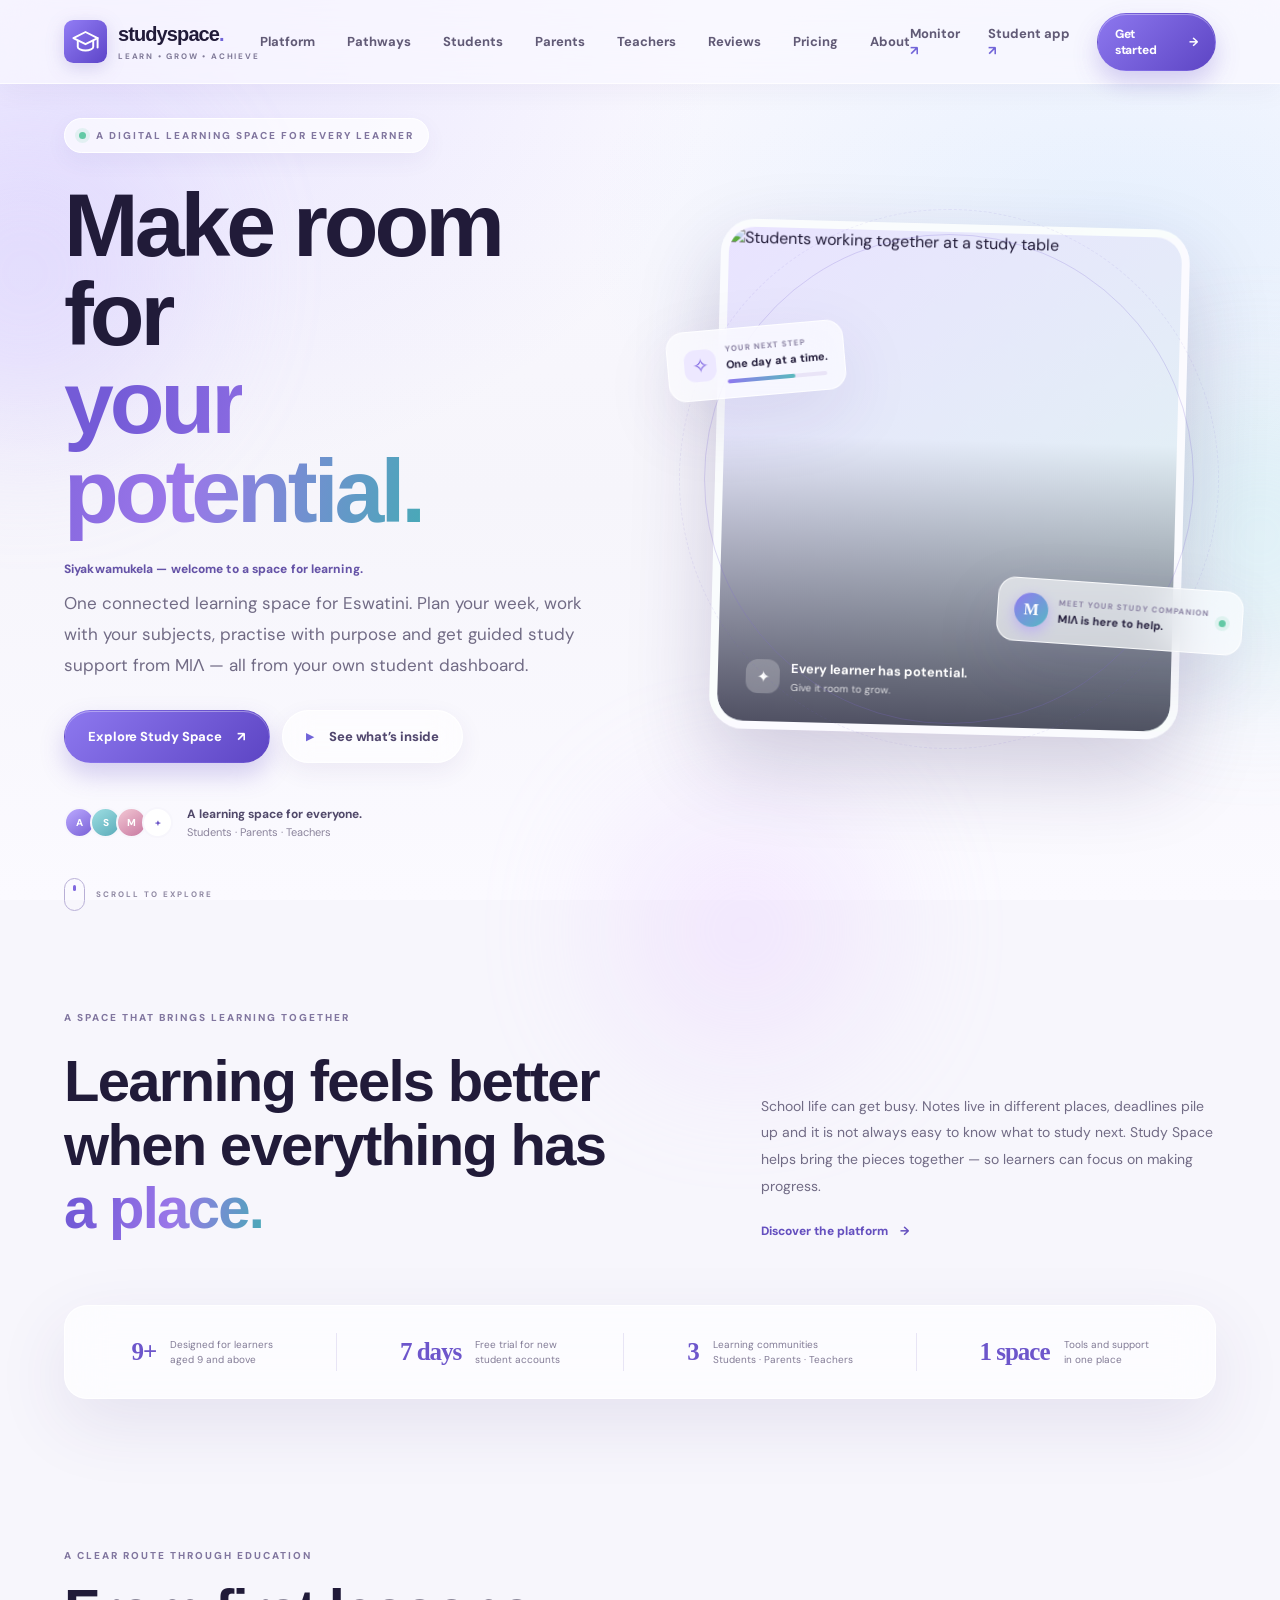
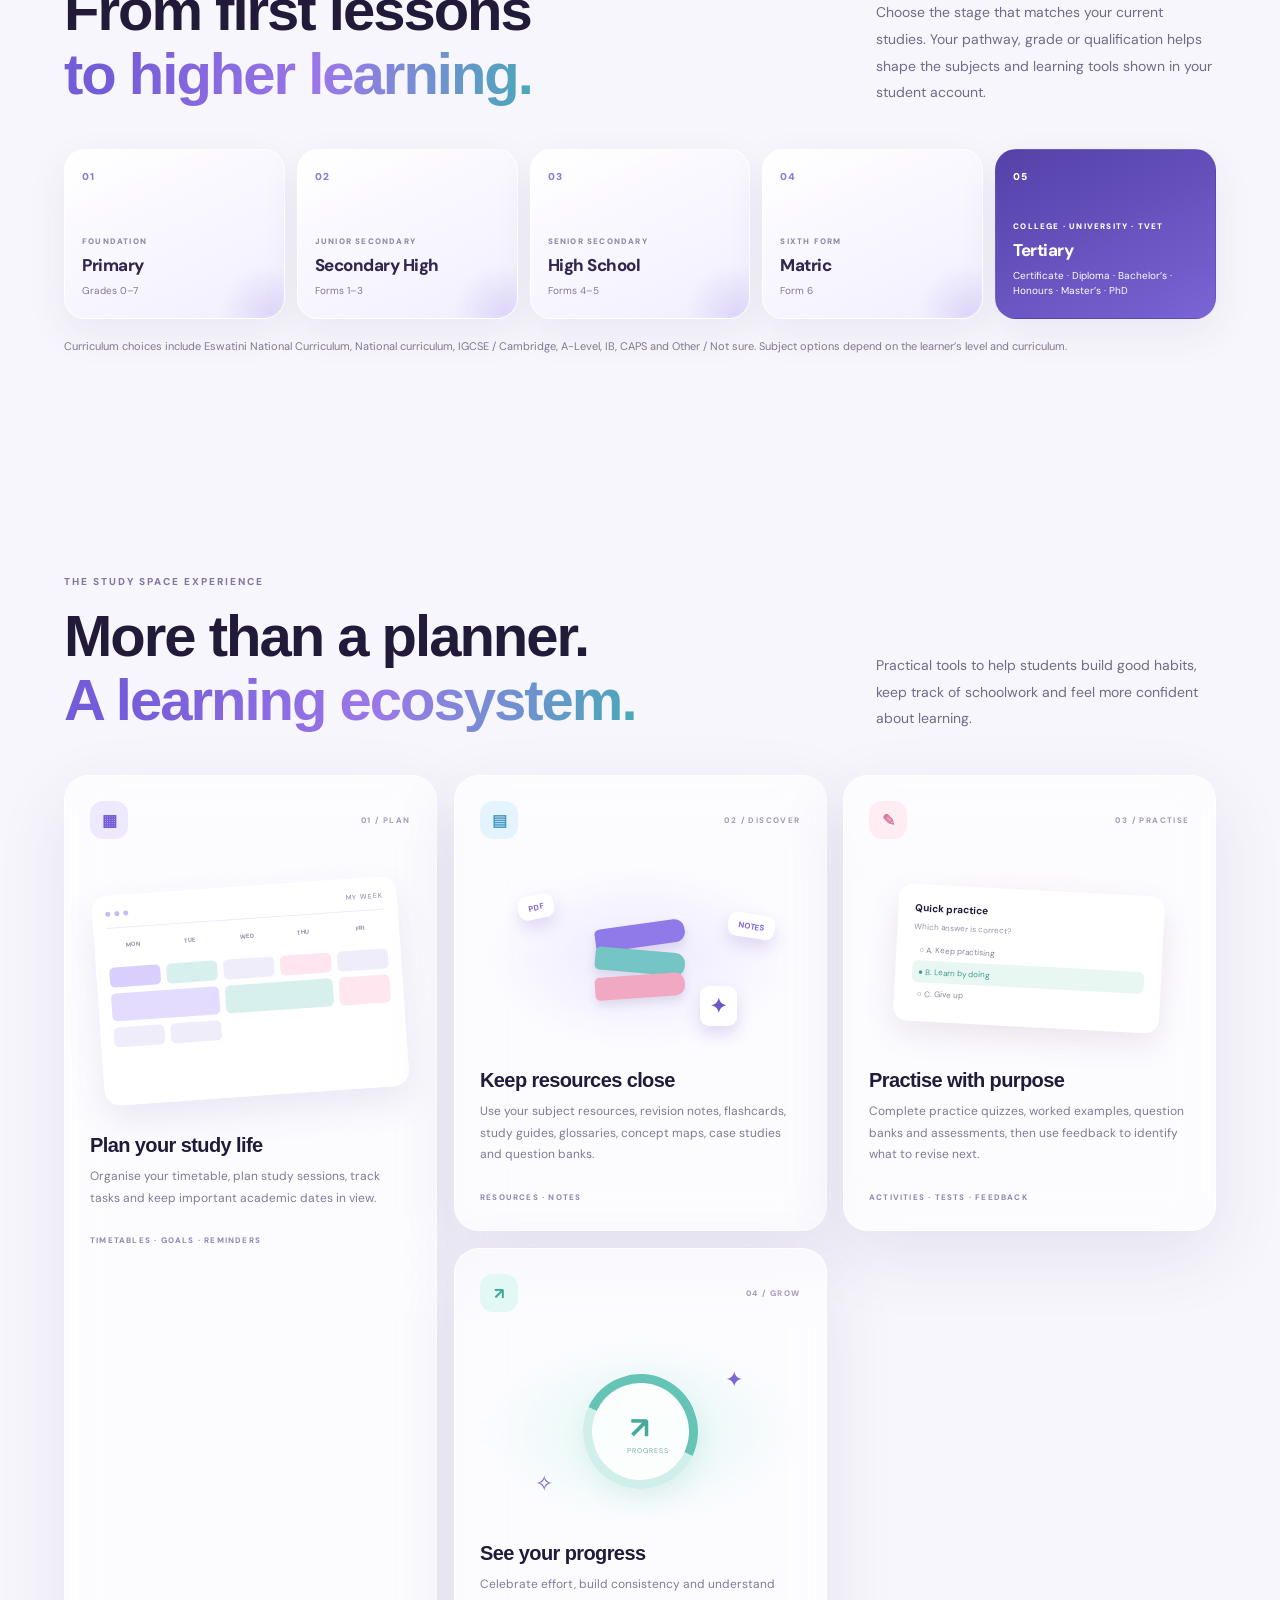
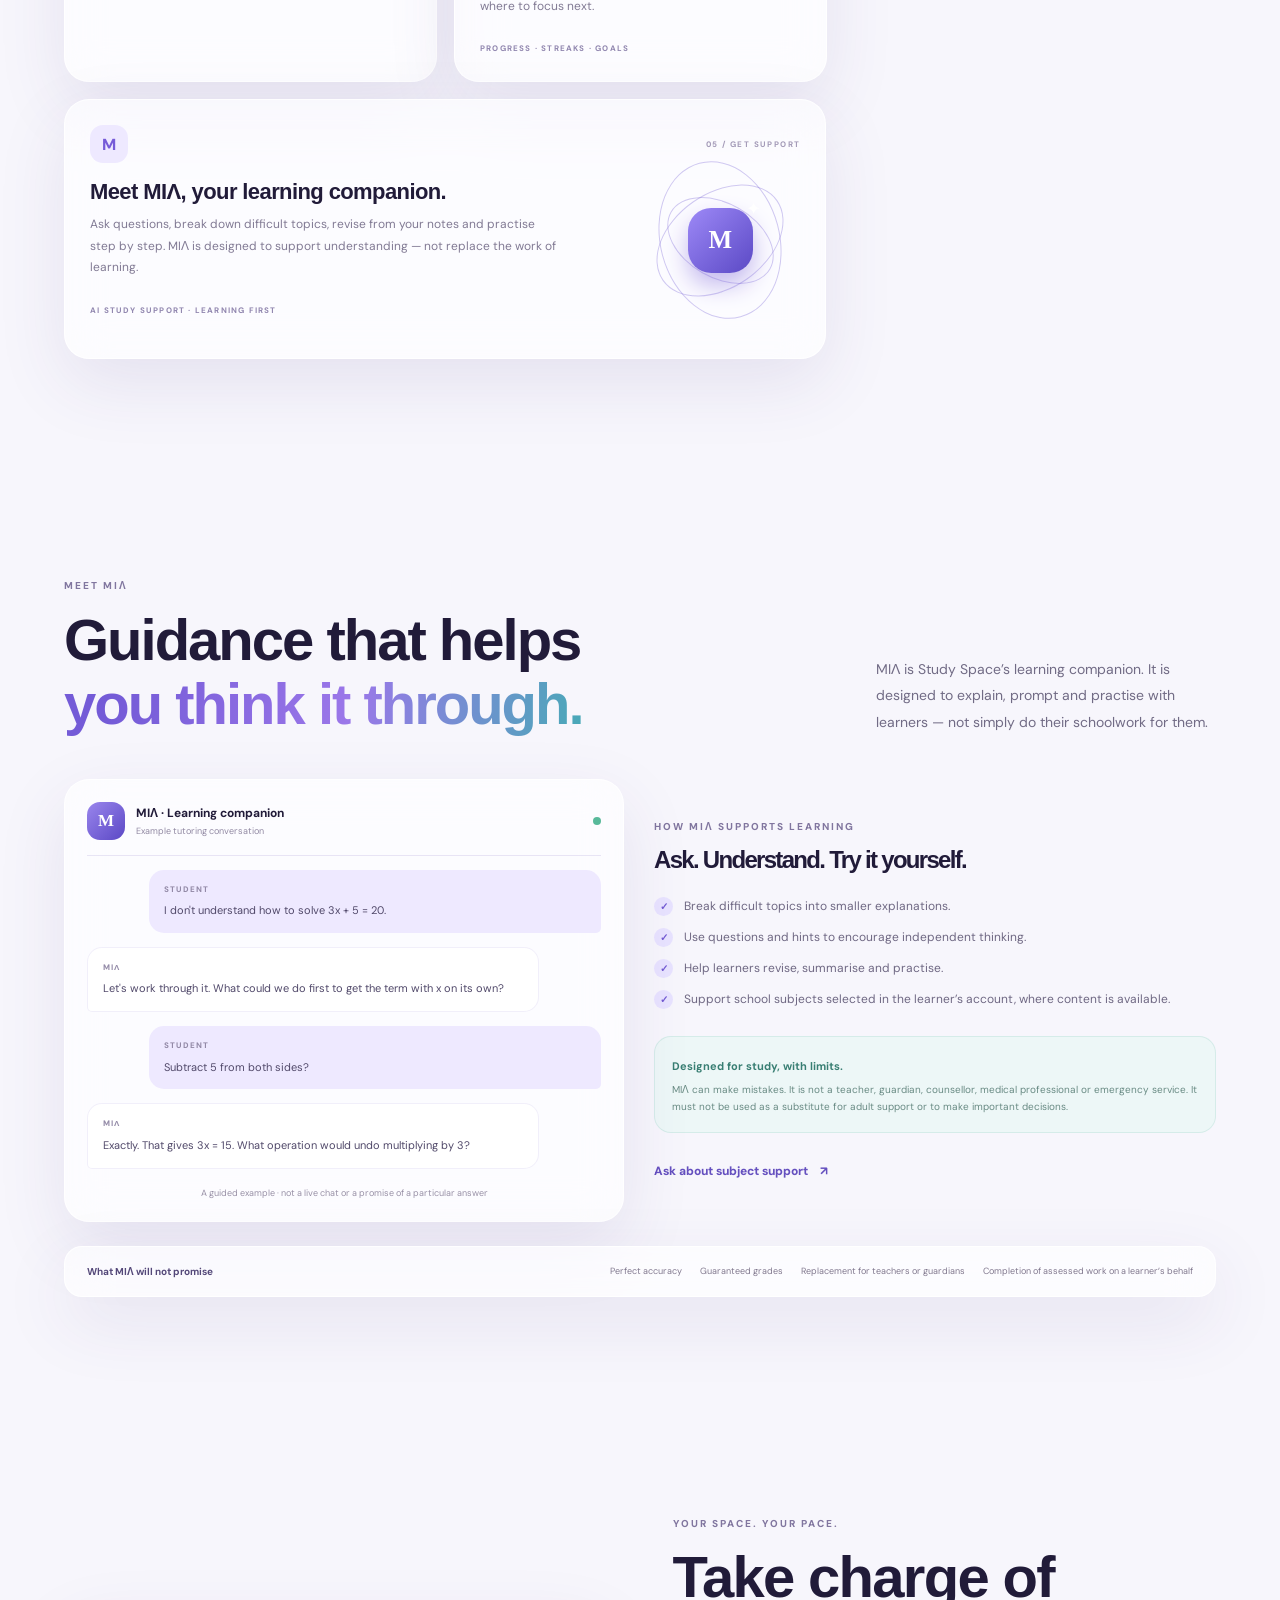
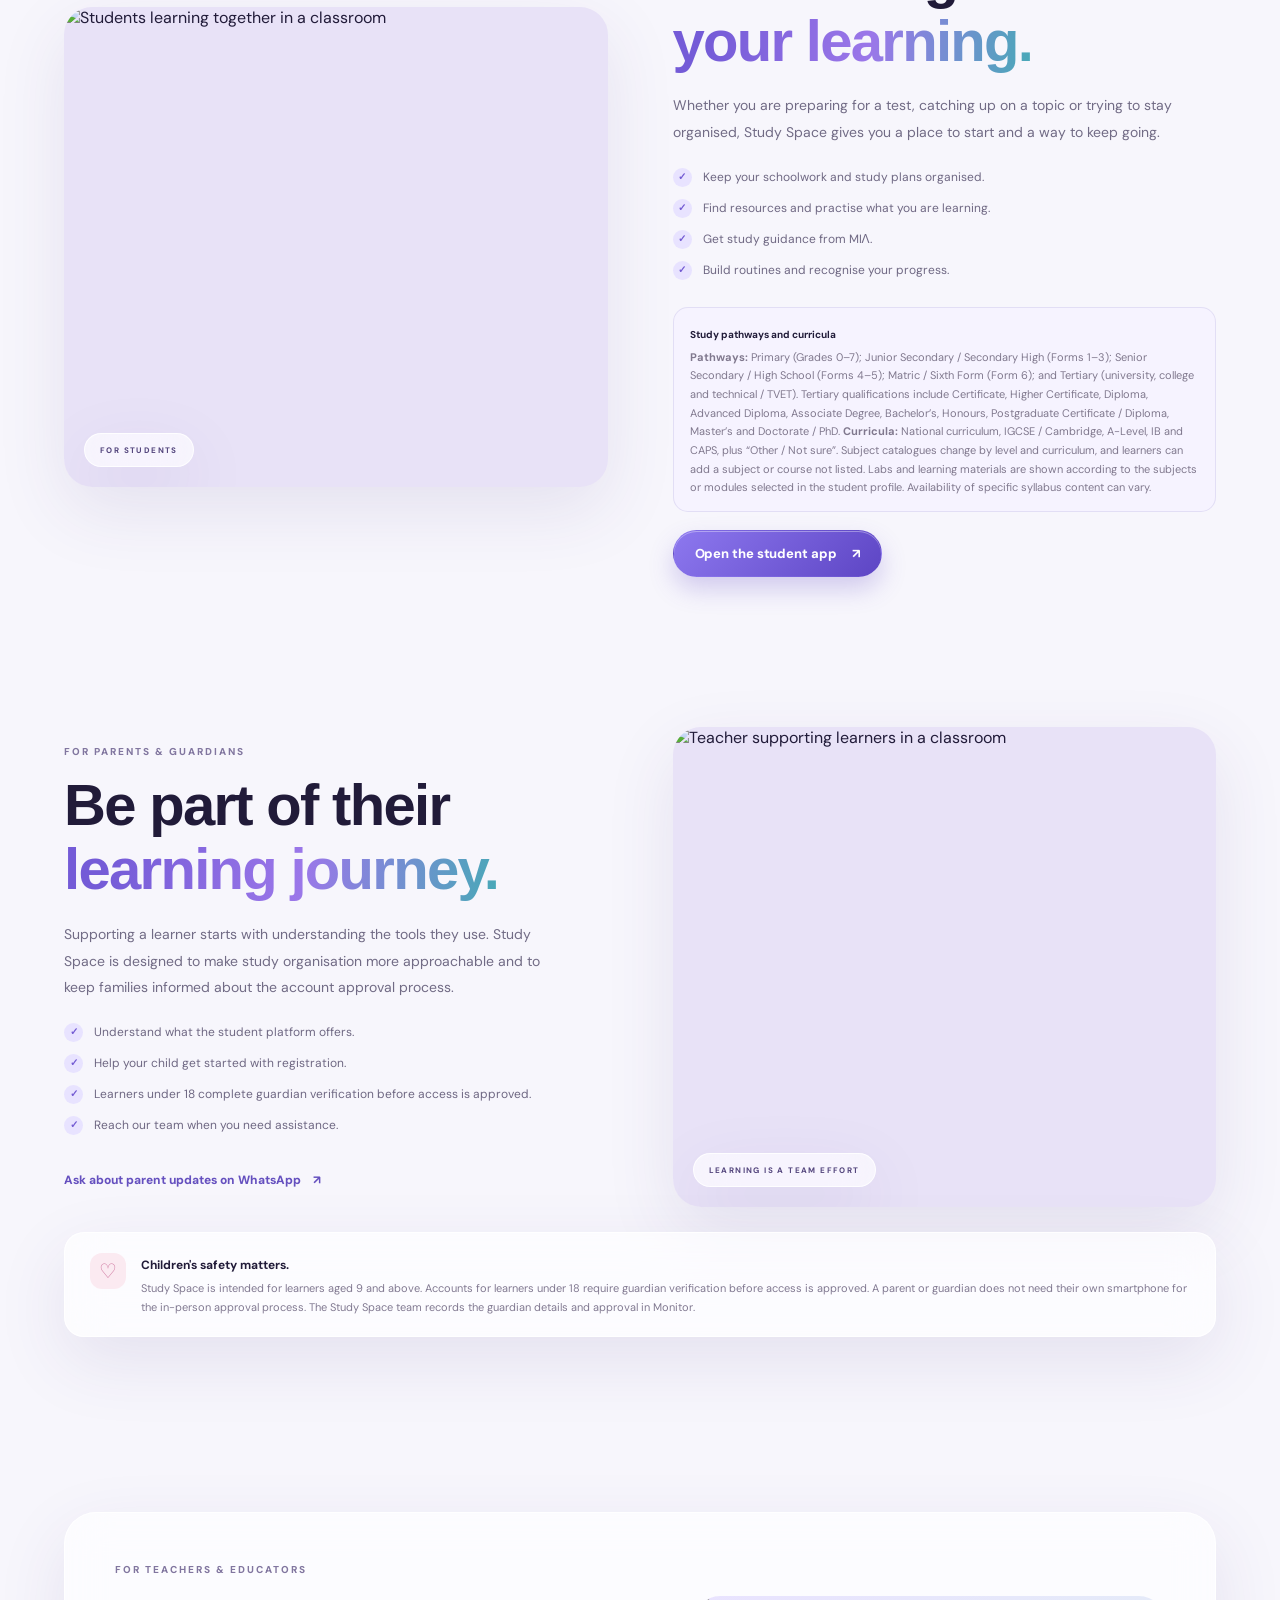
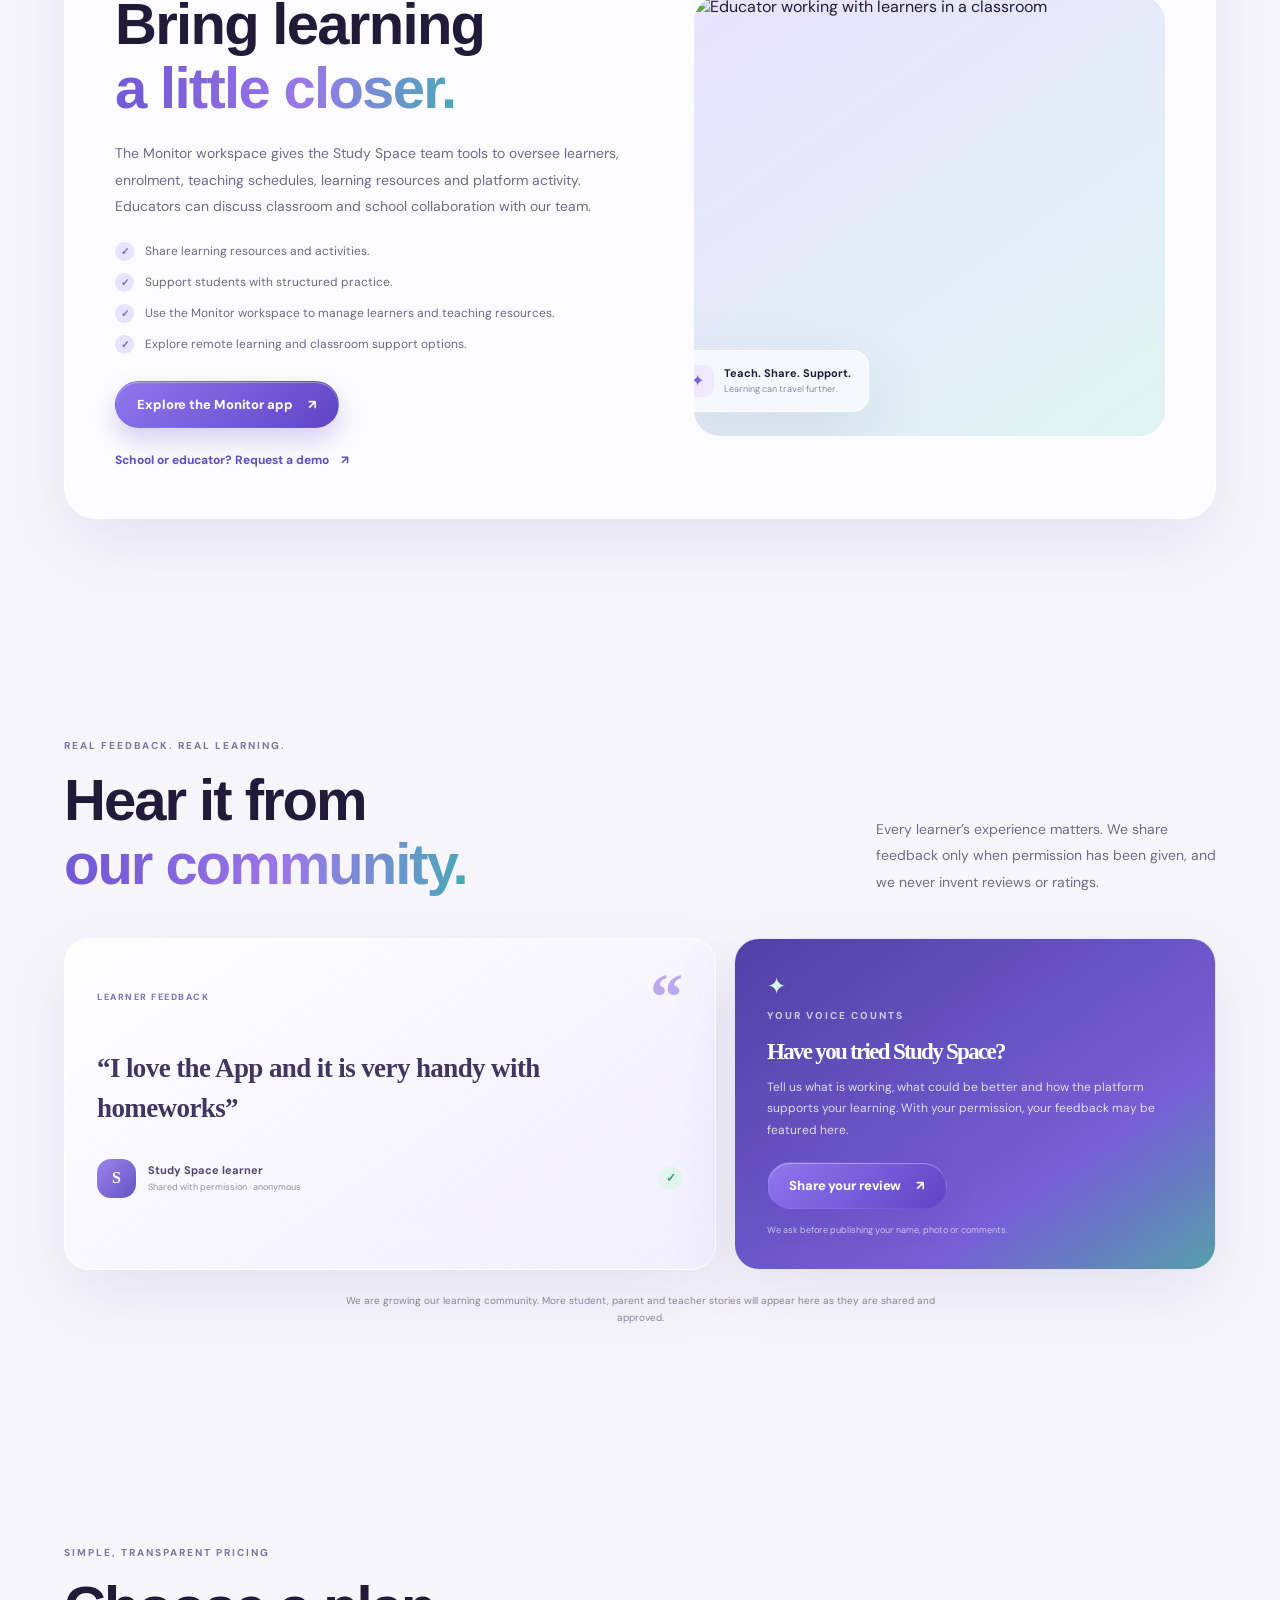
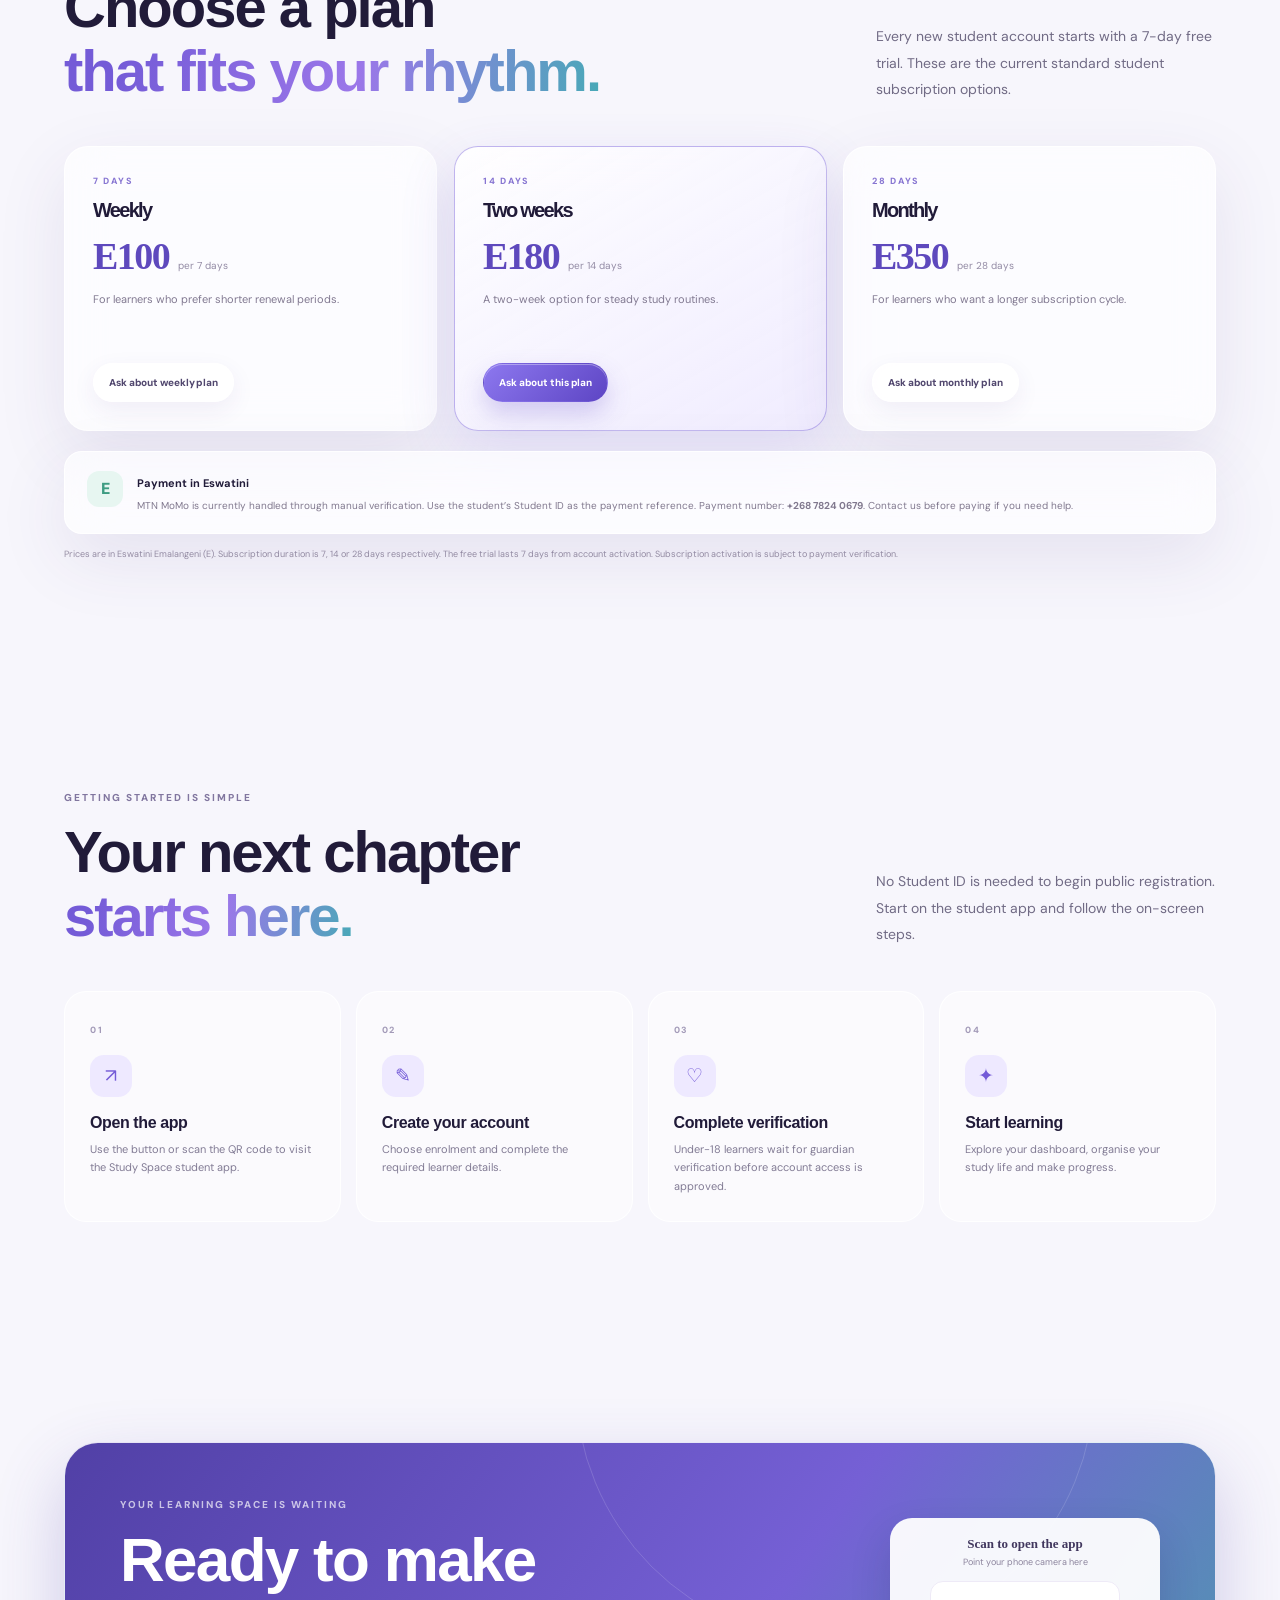
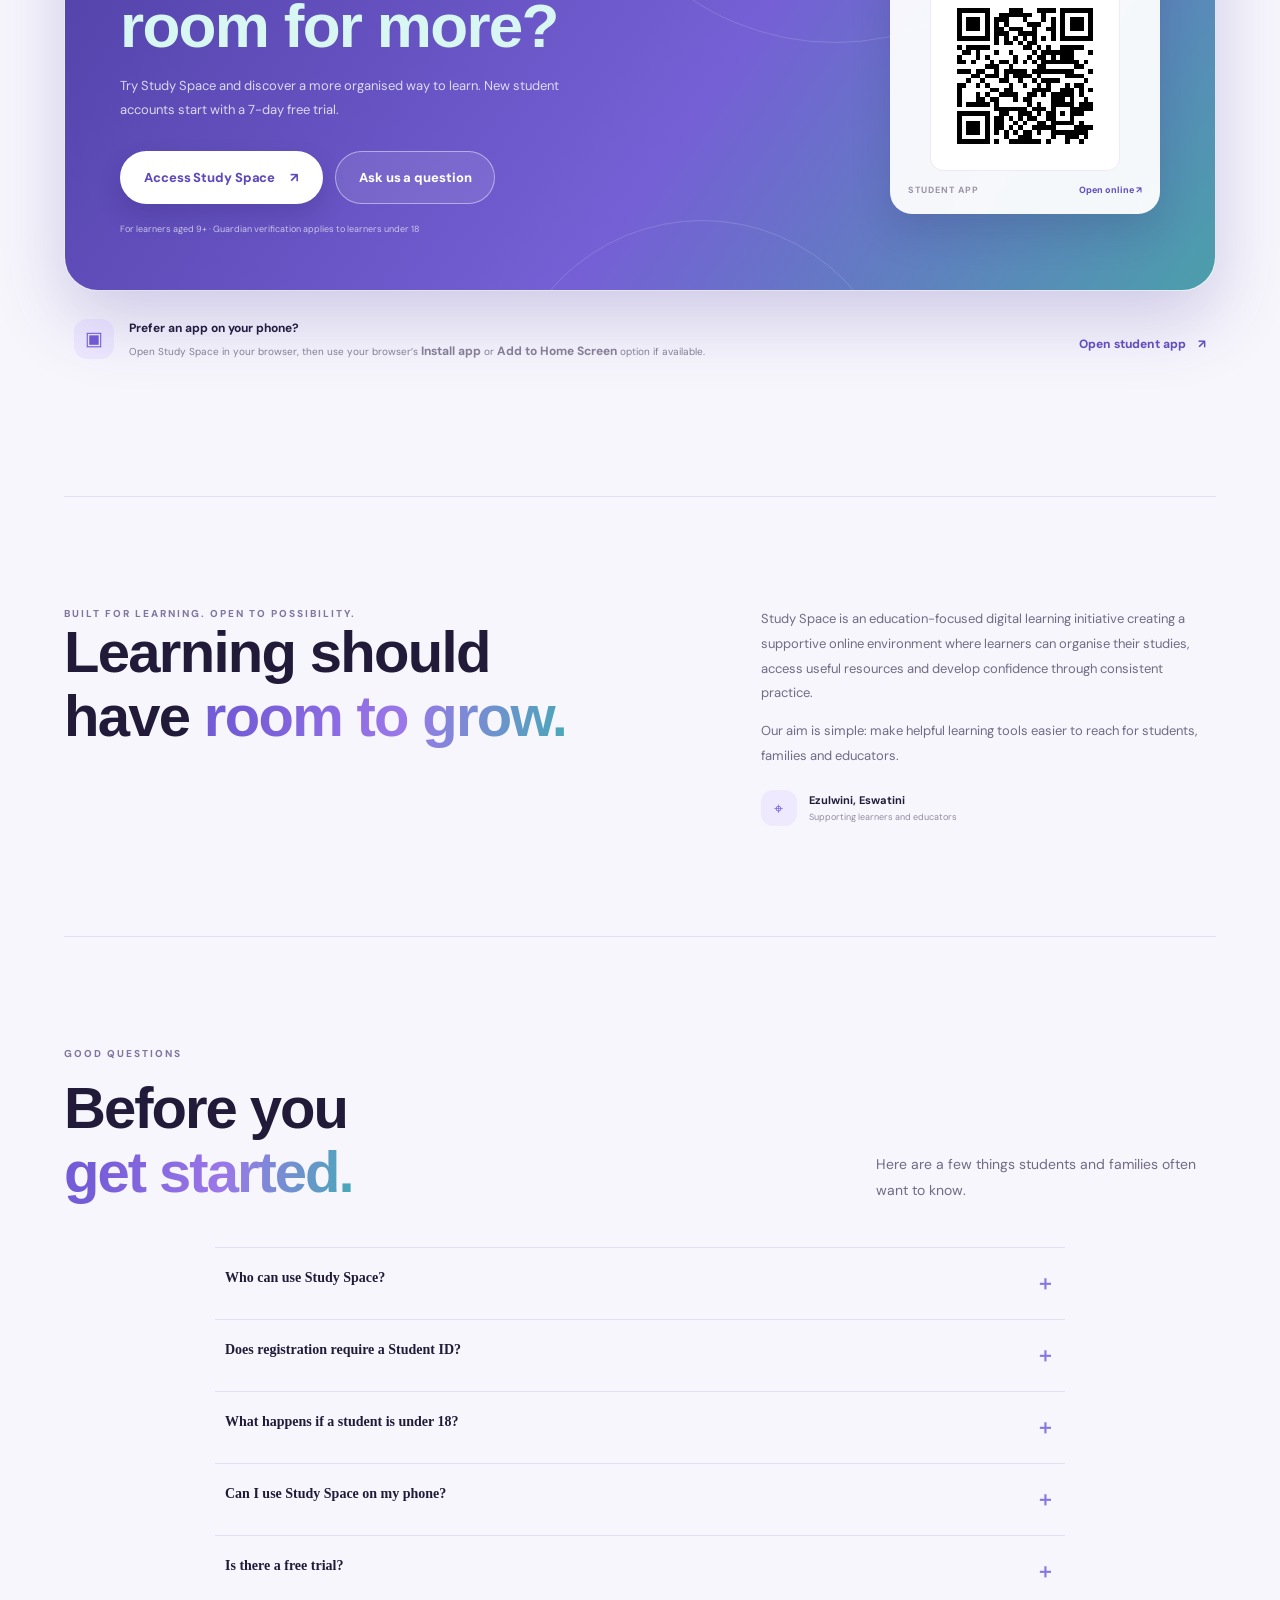
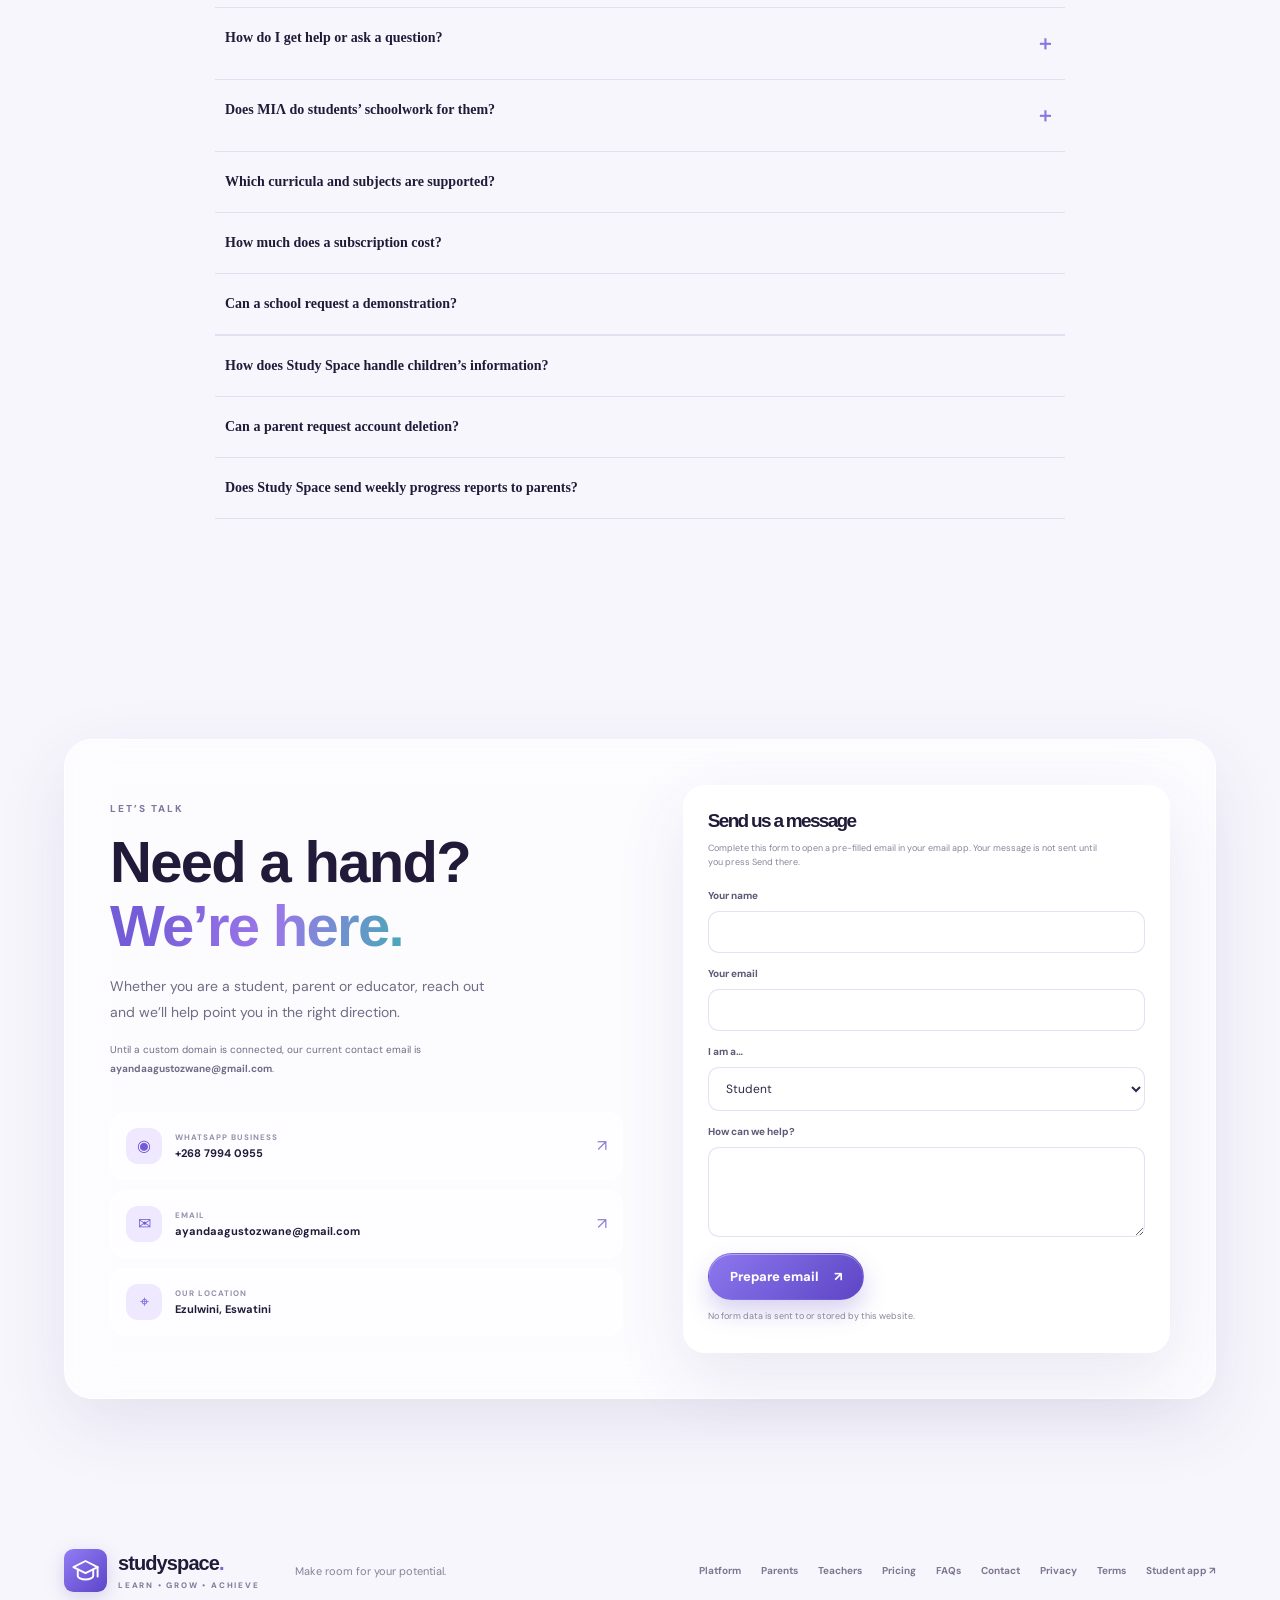
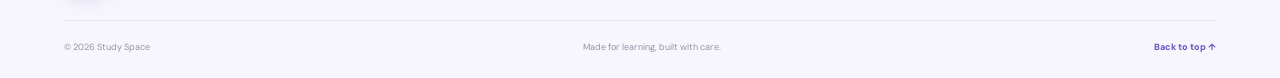
==== commit 3813f770: "Load only the shared DM Sans typography" ====
--- a/index.html
+++ b/index.html
@@ -5,7 +5,7 @@
   <meta name="viewport" content="width=device-width, initial-scale=1, viewport-fit=cover">
   <link rel="preconnect" href="https://fonts.googleapis.com">
   <link rel="preconnect" href="https://fonts.gstatic.com" crossorigin>
-  <link href="https://fonts.googleapis.com/css2?family=DM+Sans:wght@400;500;600;700&family=Manrope:wght@400;500;600;700;800&display=swap" rel="stylesheet">
+  <link href="https://fonts.googleapis.com/css2?family=DM+Sans:wght@400;500;600;700;800&display=swap" rel="stylesheet">
   <meta name="google-site-verification" content="CvkINhgbs6IQuhhinxkk2oDVfQgVBTGSIufDjSggByY" />
   <meta name="theme-color" content="#f5f3ff">
   <meta name="description" content="Study Space is an Eswatini learning platform for students, parents and teachers. Organise study time, access subject-aware learning tools, practise school subjects and get study support from MIΛ.">
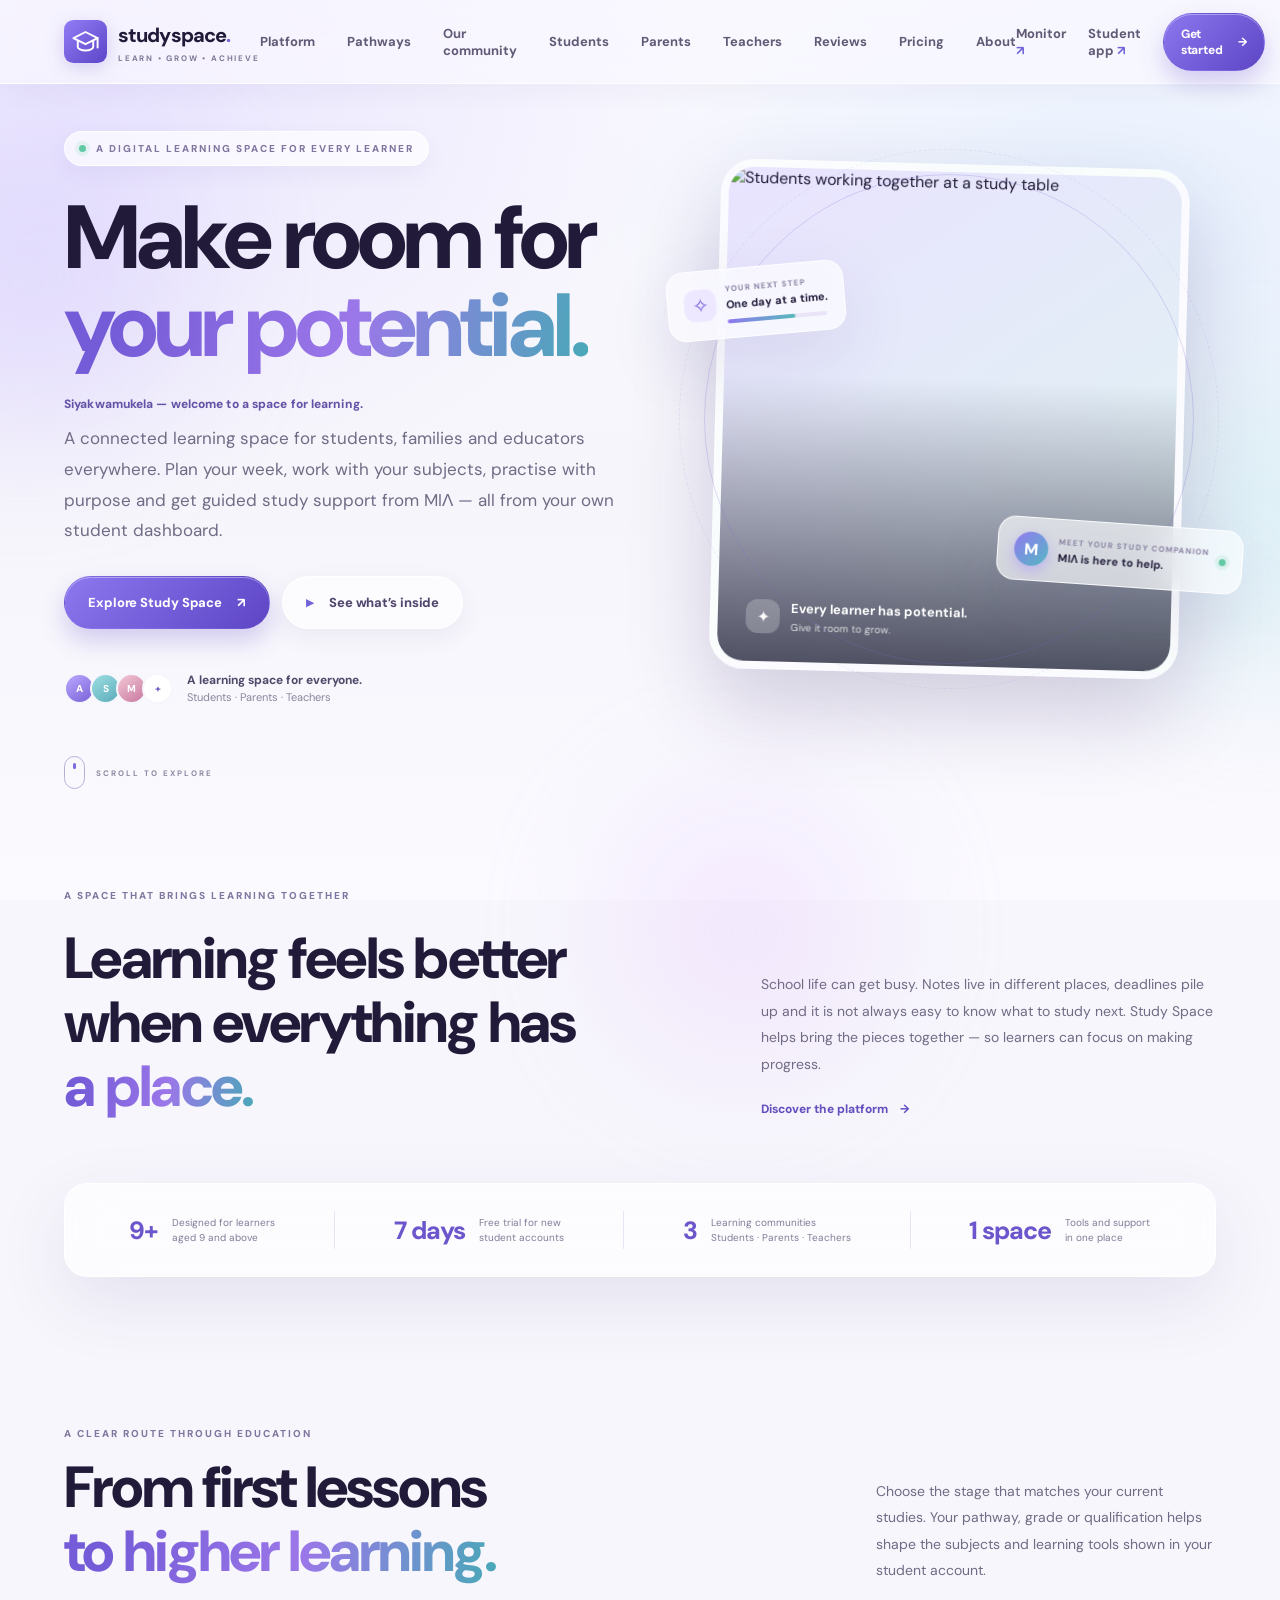
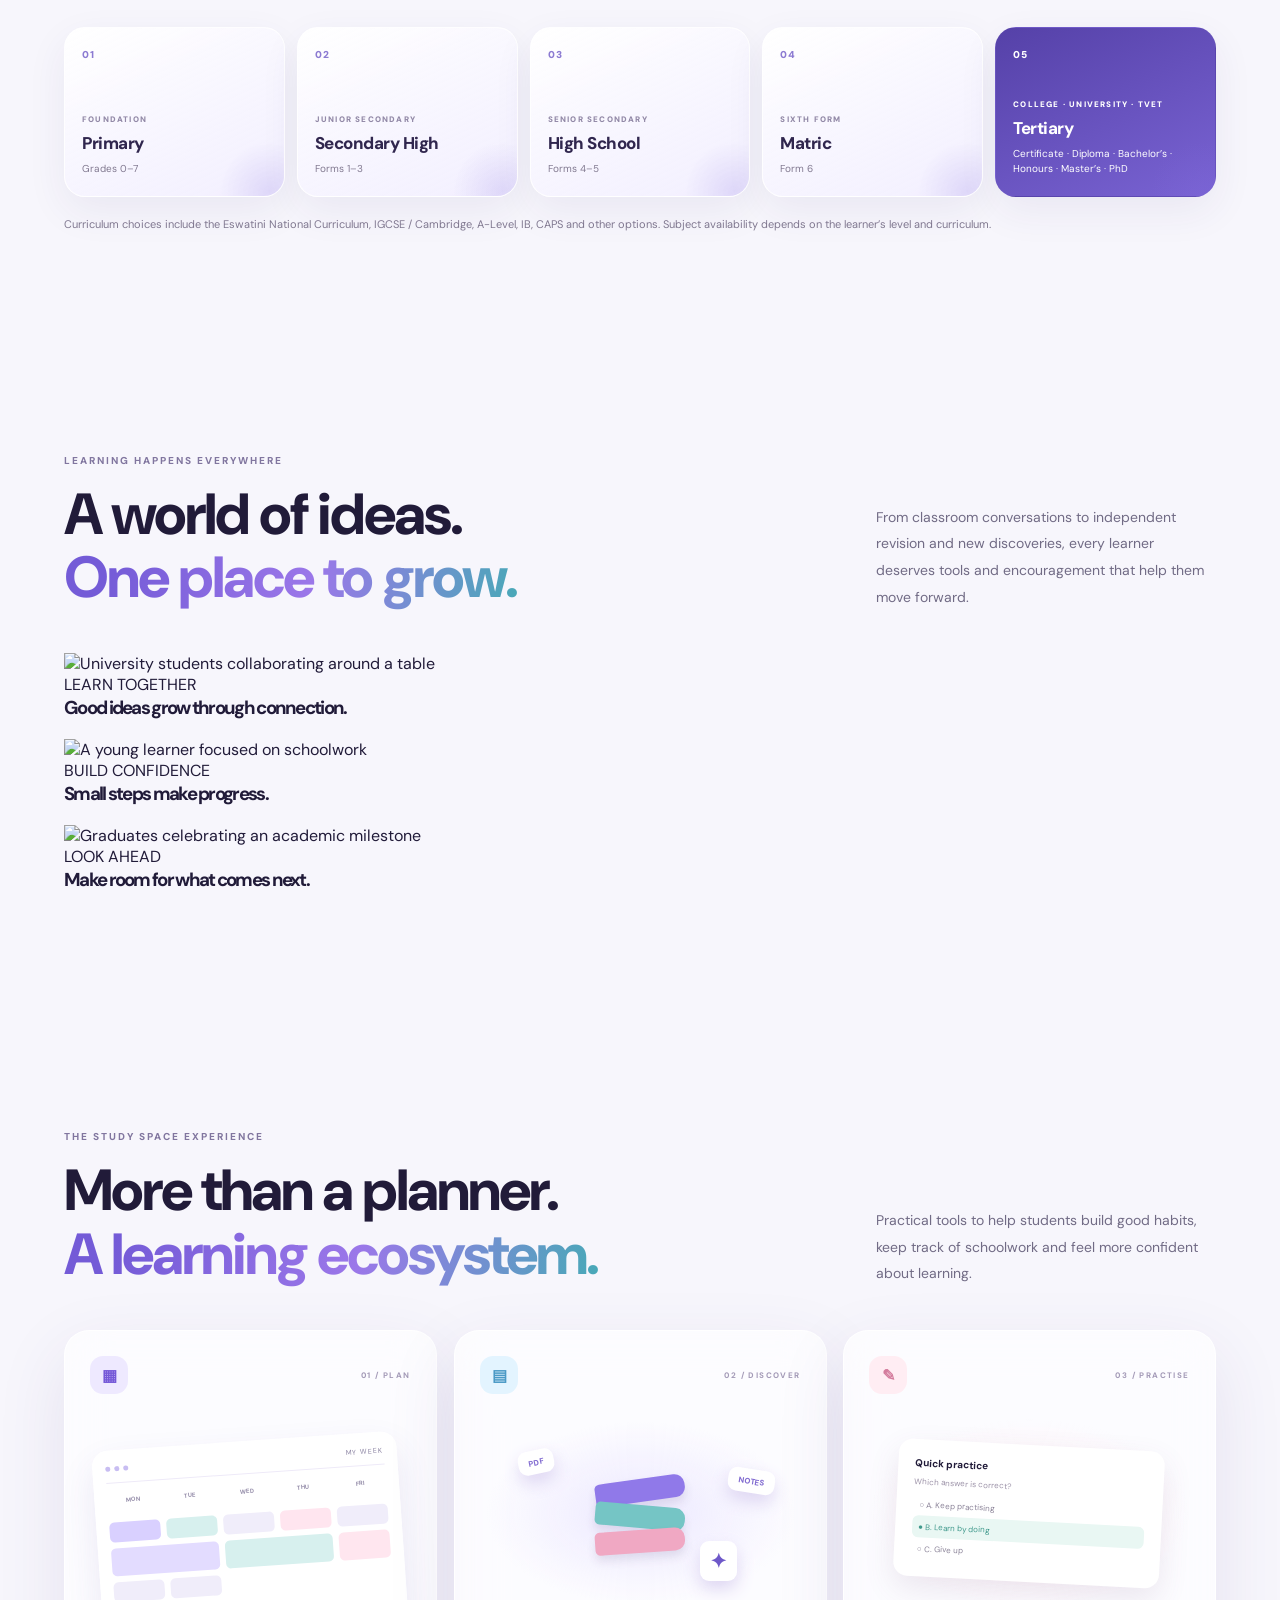
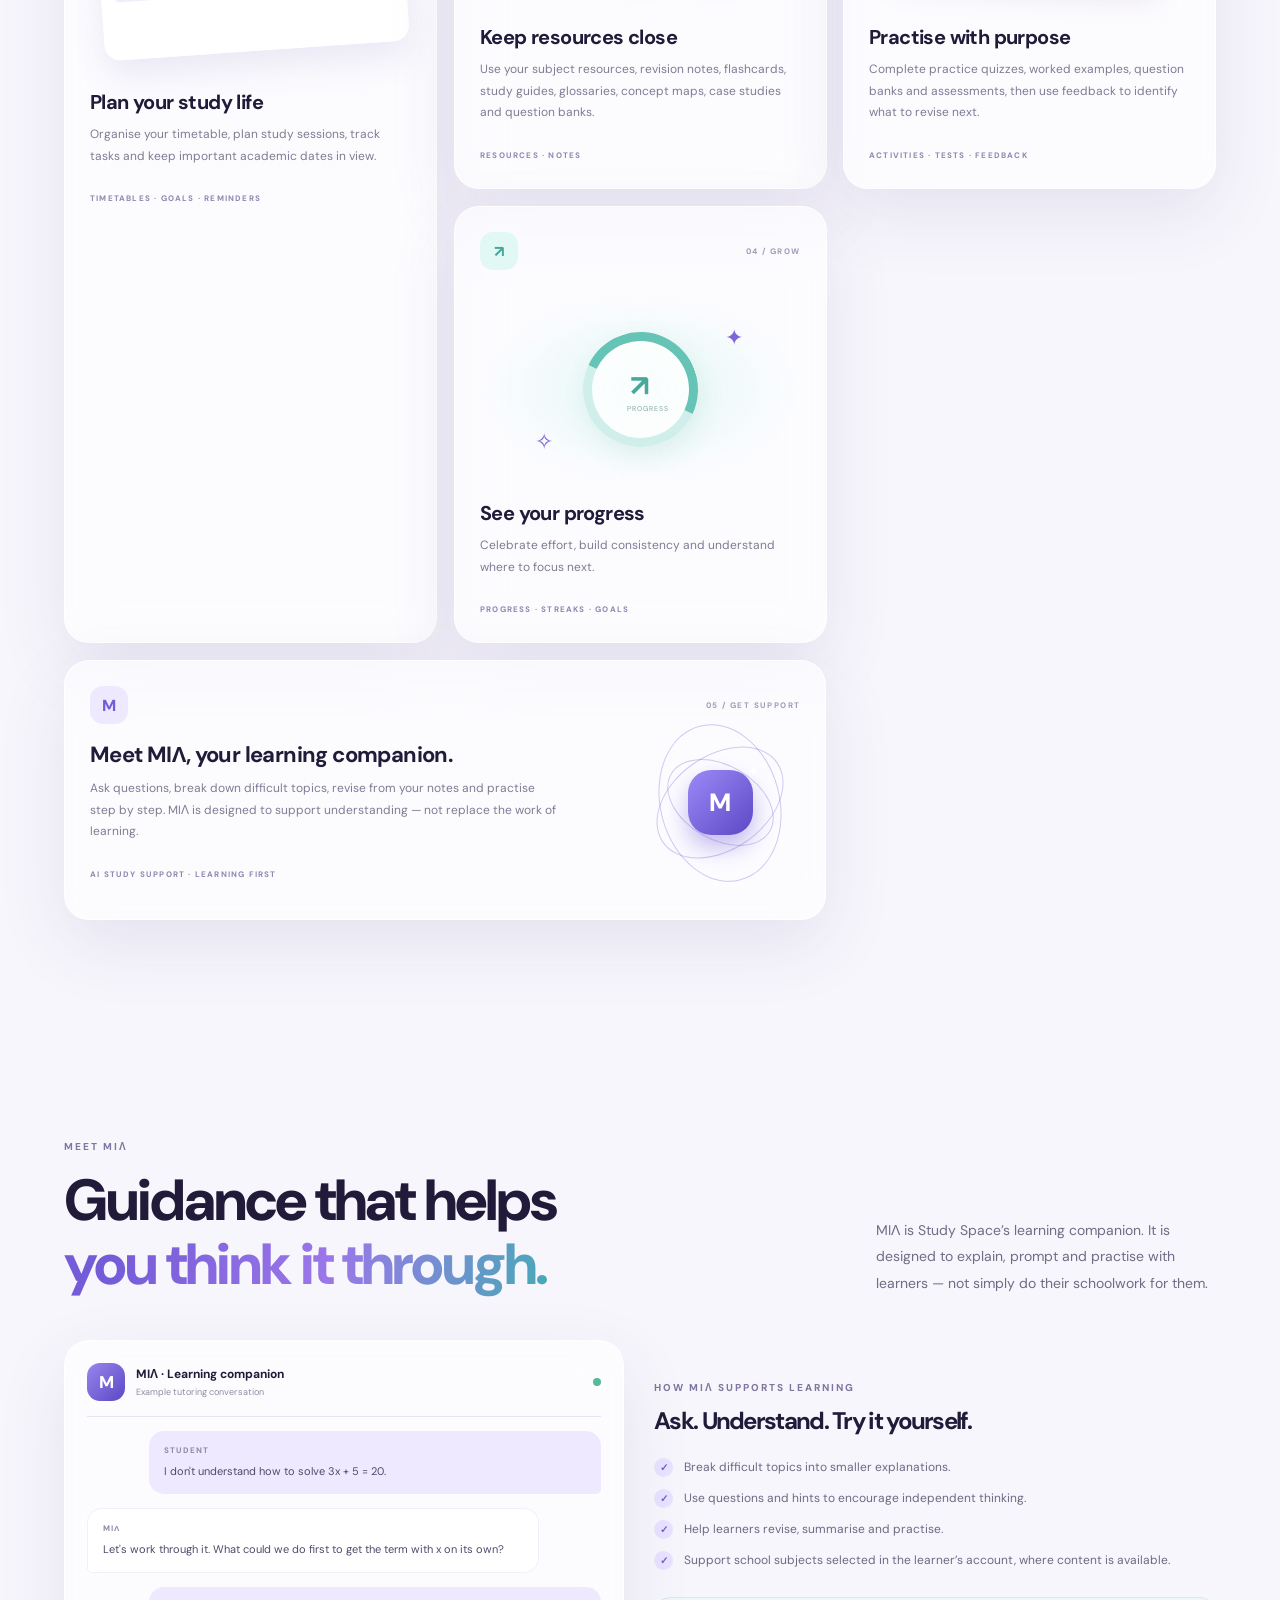
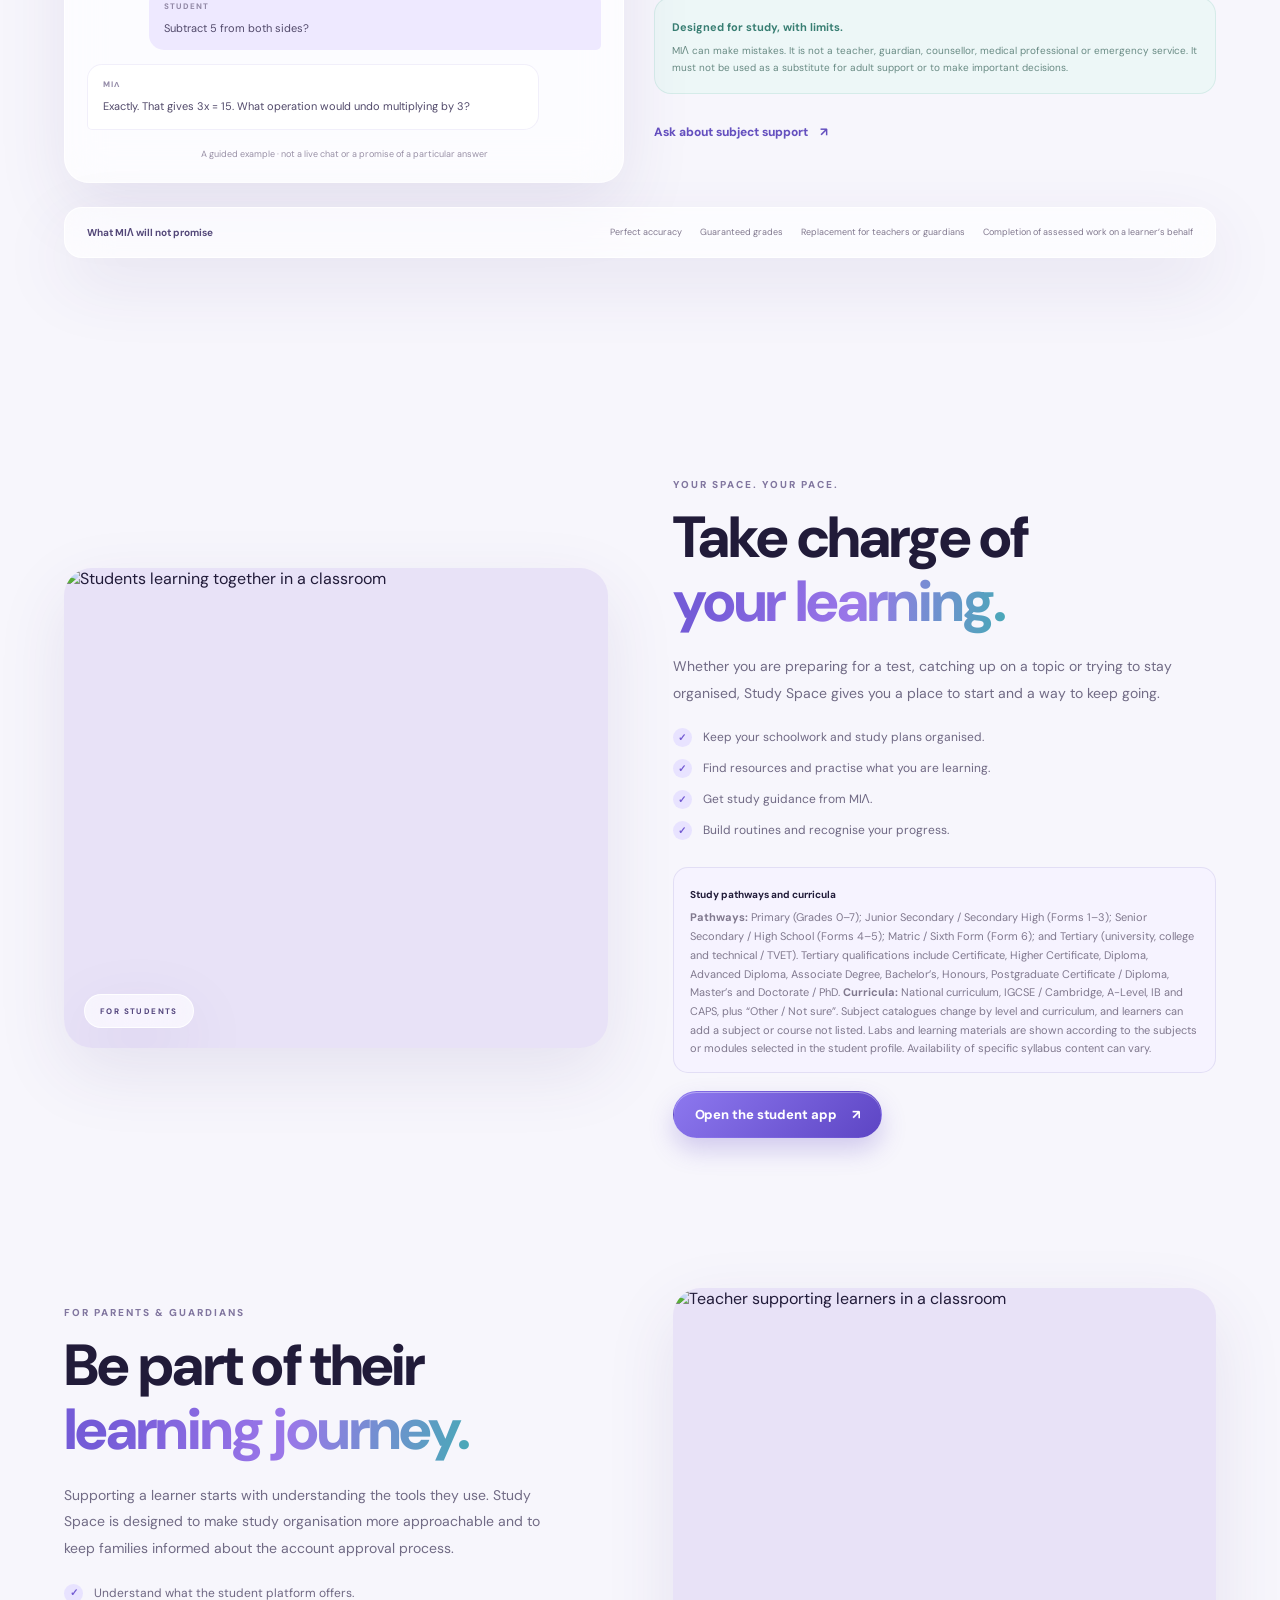
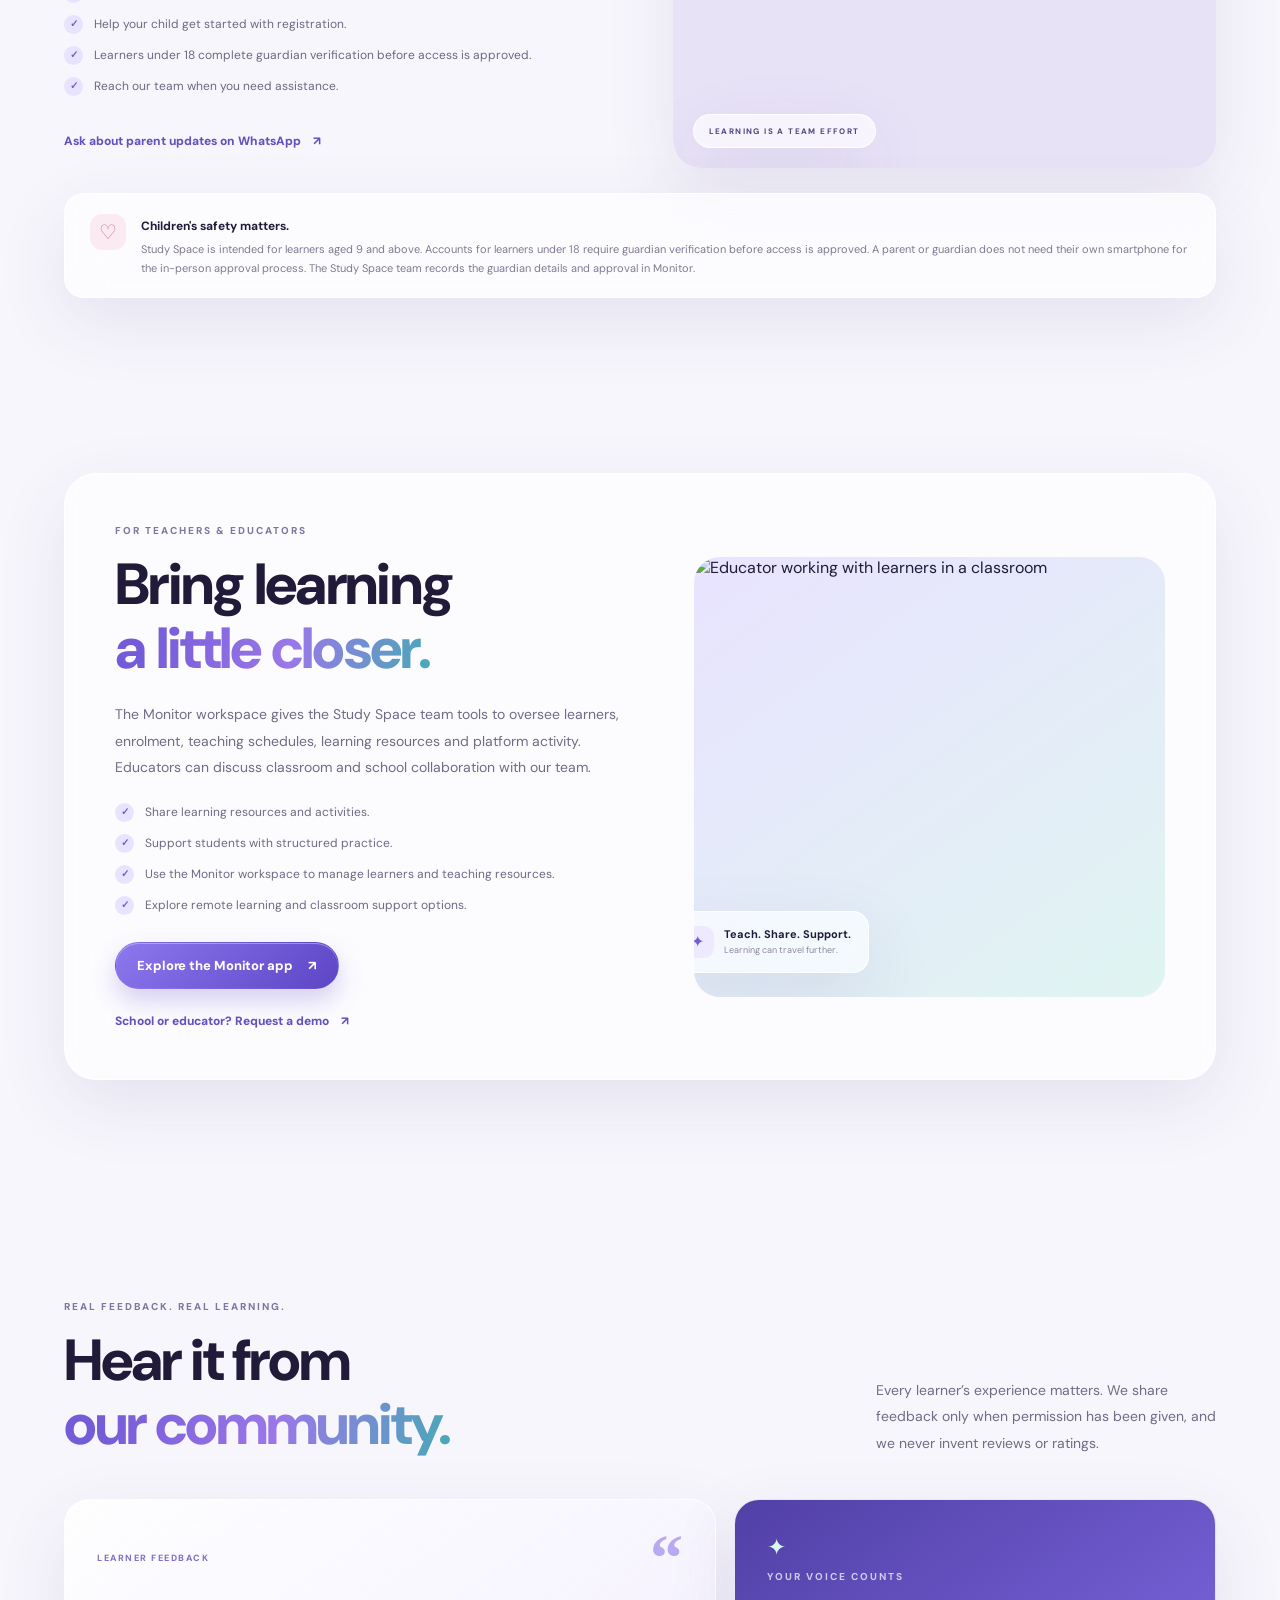
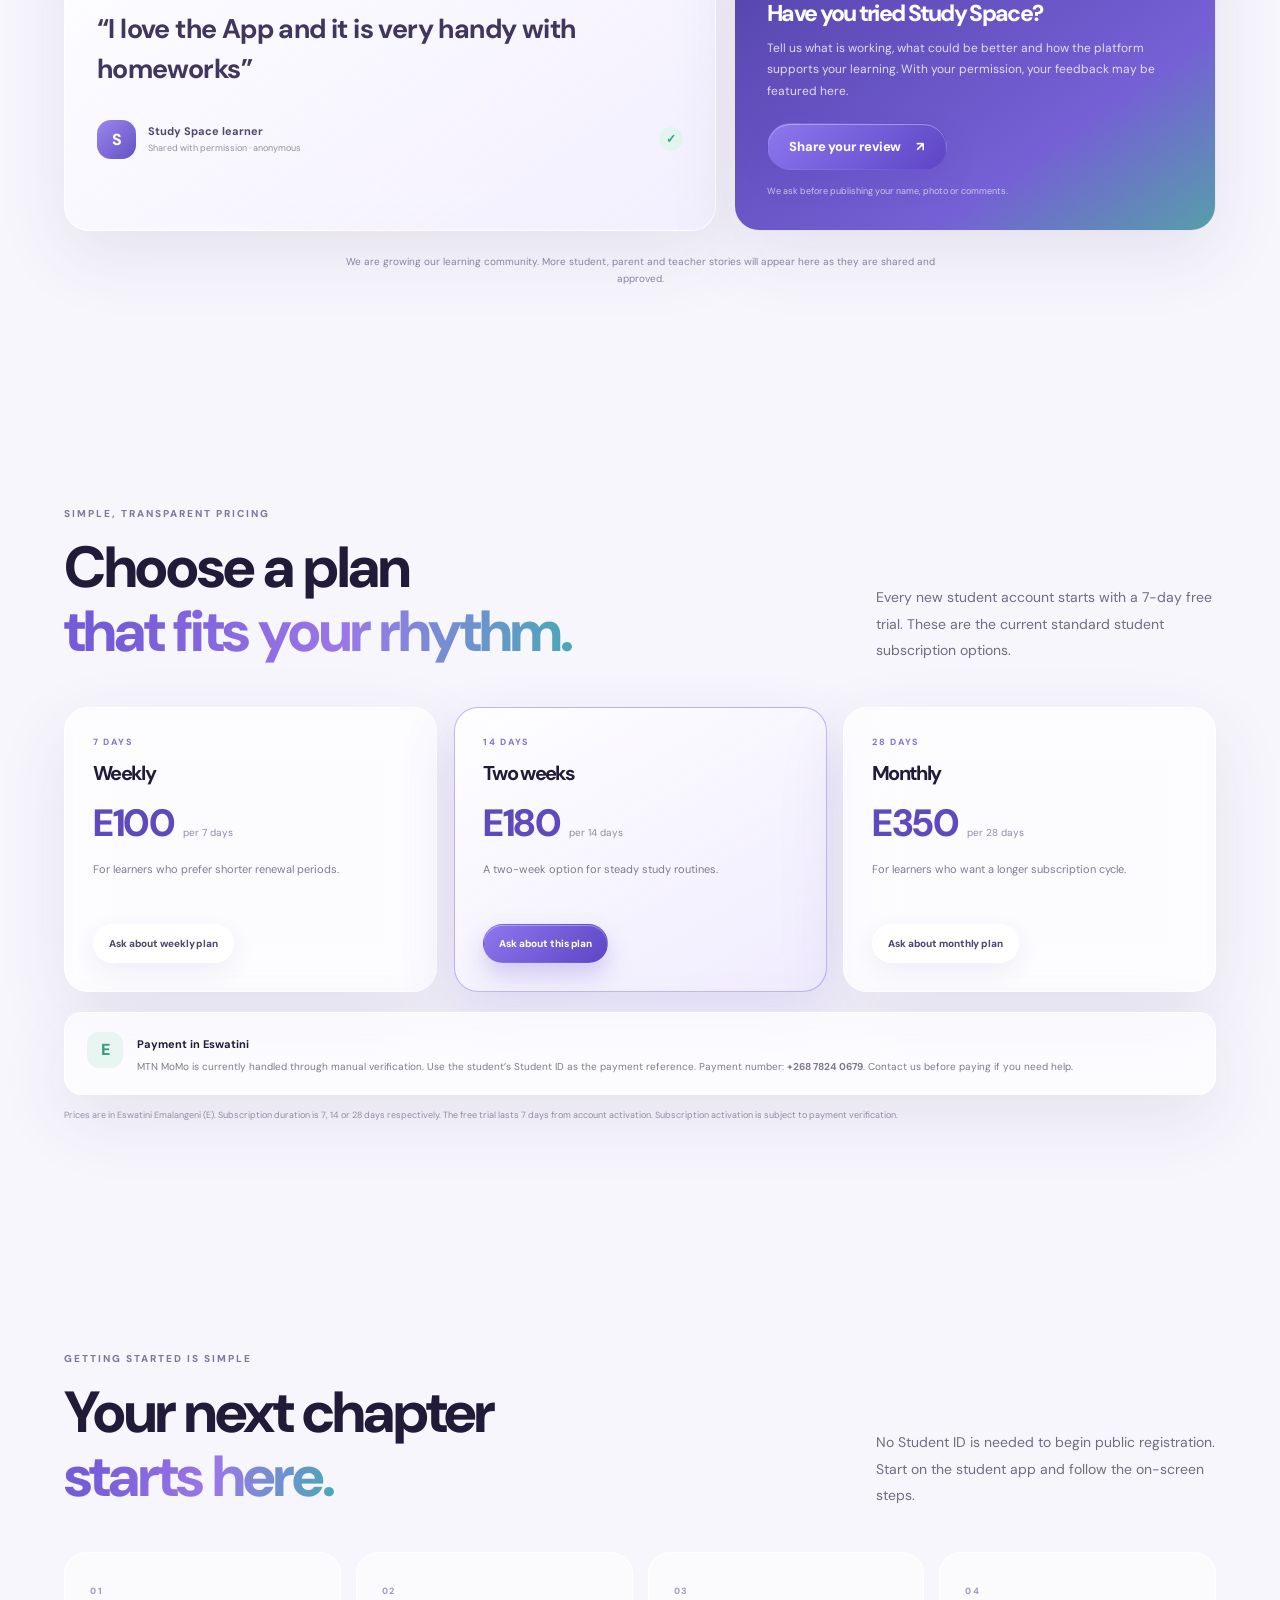
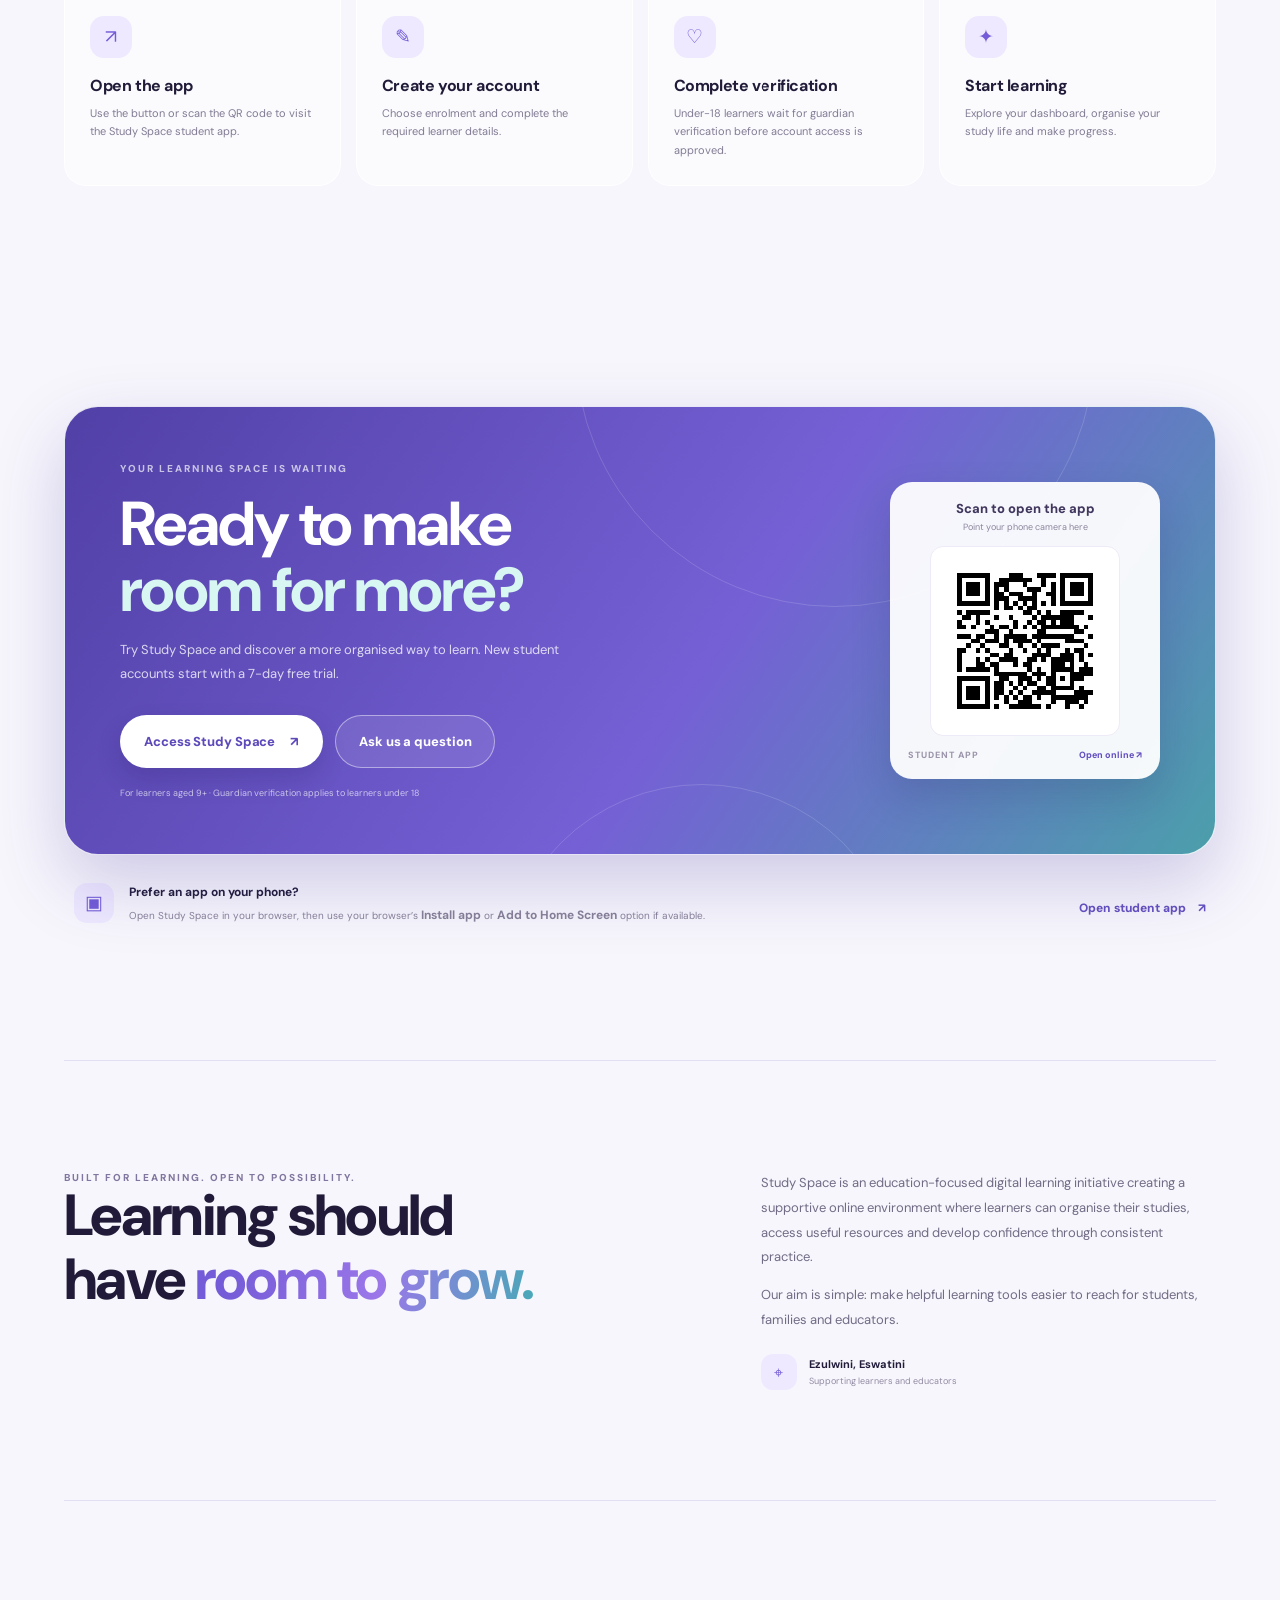
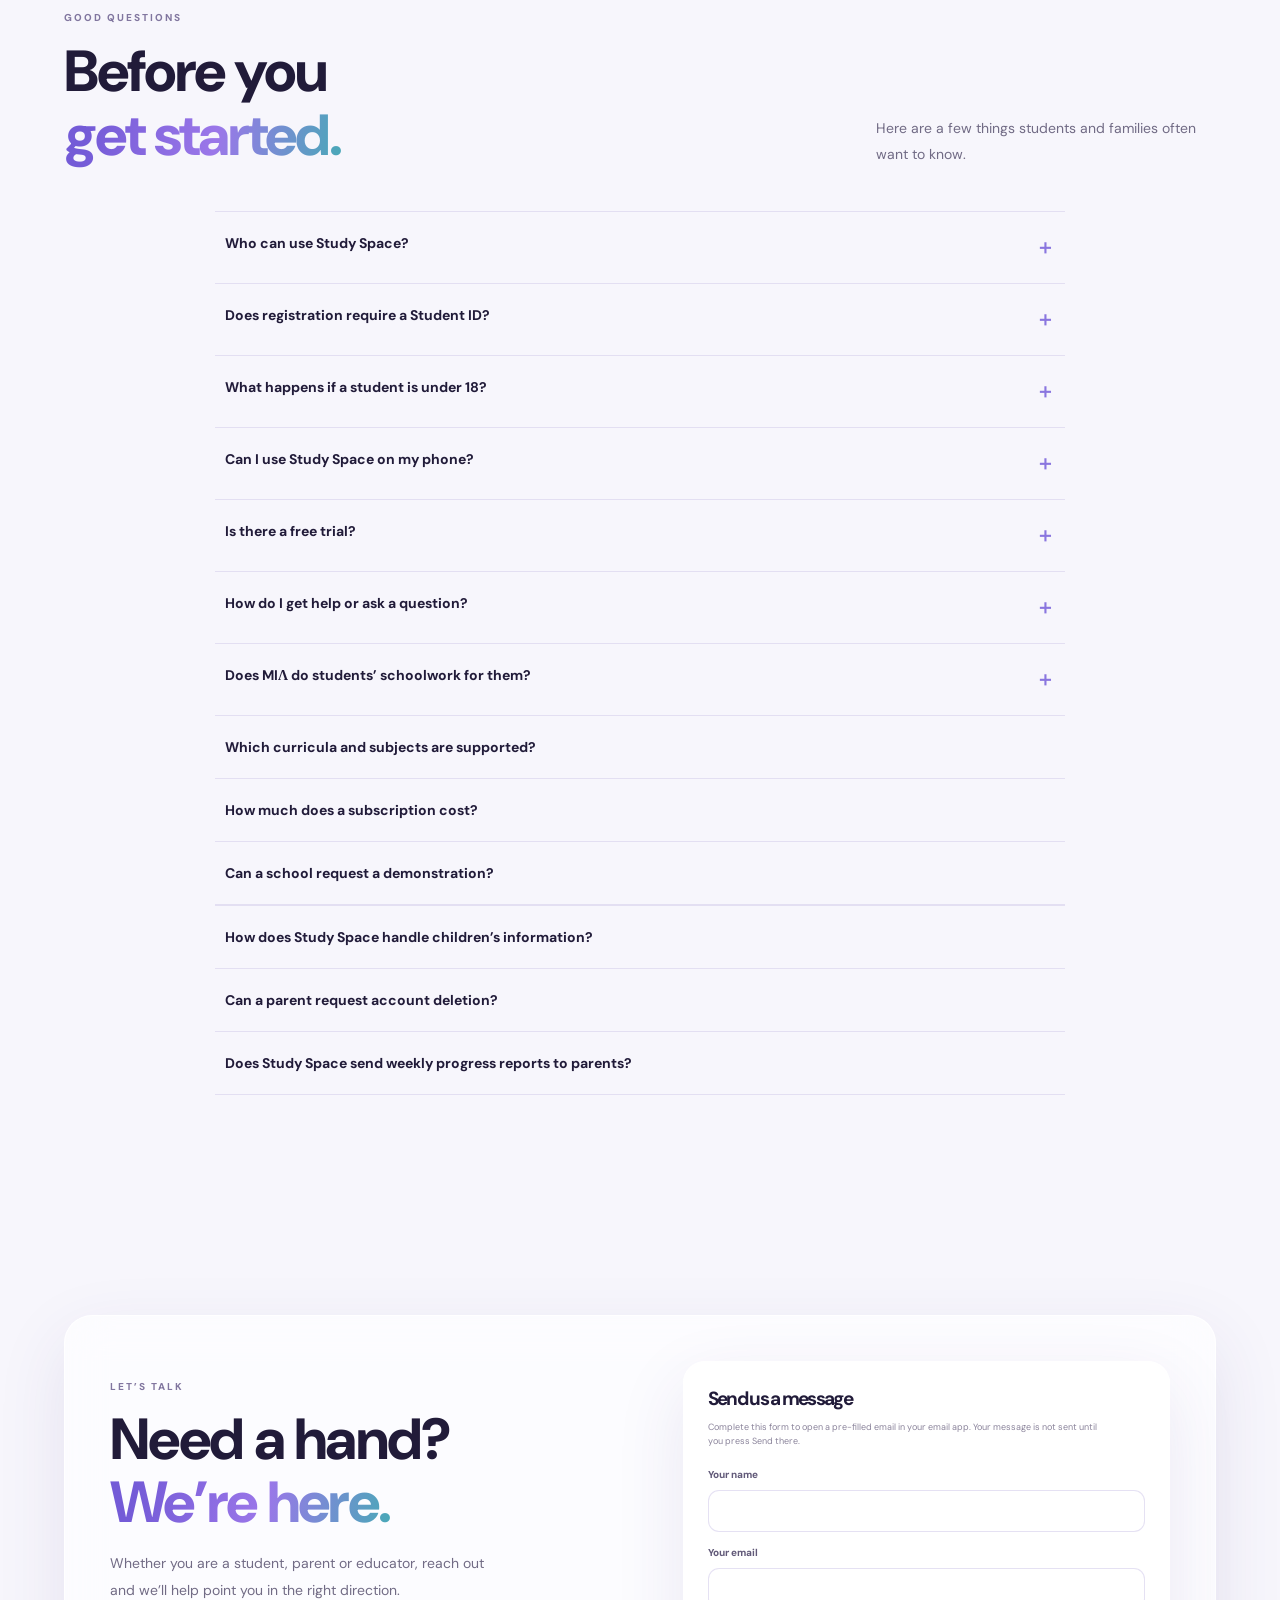
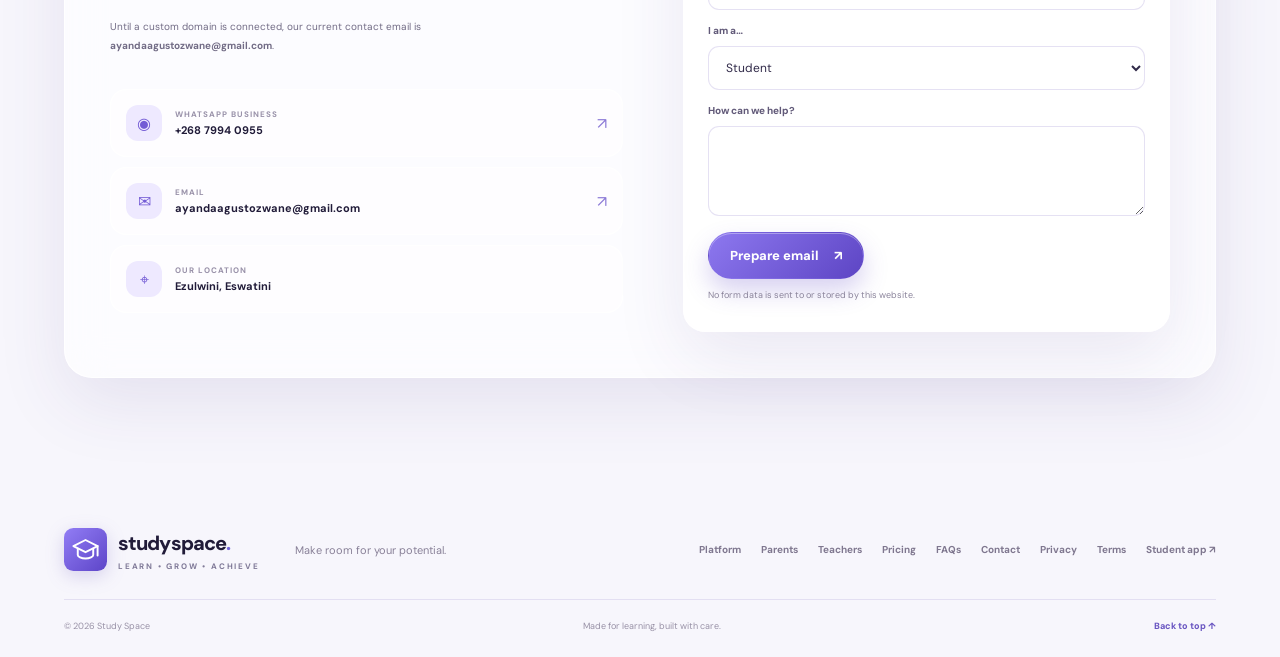
==== commit e9b8551c: "Improve global website messaging and add photographic learning stories" ====
--- a/index.html
+++ b/index.html
@@ -8,25 +8,25 @@
   <link href="https://fonts.googleapis.com/css2?family=DM+Sans:wght@400;500;600;700;800&display=swap" rel="stylesheet">
   <meta name="google-site-verification" content="CvkINhgbs6IQuhhinxkk2oDVfQgVBTGSIufDjSggByY" />
   <meta name="theme-color" content="#f5f3ff">
-  <meta name="description" content="Study Space is an Eswatini learning platform for students, parents and teachers. Organise study time, access subject-aware learning tools, practise school subjects and get study support from MIΛ.">
+  <meta name="description" content="Study Space is a connected digital learning platform for students, families and educators. Plan study time, explore subject tools, practise with purpose and get guided support from MIΛ. Based in Eswatini and open to learners everywhere.">
   <meta name="keywords" content="Study Space, online learning platform, digital study planner, student learning platform, homework support, learning resources, AI study companion, Study Space Eswatini">
   <meta name="author" content="Study Space">
   <meta name="robots" content="index, follow, max-image-preview:large">
   <meta property="og:type" content="website">
   <meta property="og:site_name" content="Study Space">
   
-  <meta property="og:title" content="Study Space Eswatini | Online Learning & Study Support">
-  <meta property="og:description" content="One connected learning space for Eswatini: study planning, subject-aware learning tools, practice and MIΛ study support.">
+  <meta property="og:title" content="Study Space | Online Learning & Study Support">
+  <meta property="og:description" content="A connected learning space for students, families and educators everywhere. Plan, practise, explore and grow with Study Space.">
   <meta property="og:url" content="https://mayendzeke.github.io/studyspace-website/">
   <meta property="og:image" content="https://images.unsplash.com/photo-1529390079861-591de354faf5?auto=format&fit=crop&w=1200&q=85">
   <meta name="twitter:card" content="summary_large_image">
-  <meta name="twitter:title" content="Study Space Eswatini | Online Learning &amp; Study Support">
+  <meta name="twitter:title" content="Study Space | Online Learning &amp; Study Support">
   <meta name="twitter:description" content="Plan your learning, practise school subjects and access study support in one connected learning space.">
   <meta name="twitter:image" content="https://images.unsplash.com/photo-1529390079861-591de354faf5?auto=format&fit=crop&w=1200&q=85">
   <link rel="icon" type="image/svg+xml" href="./favicon.svg">
   <link rel="icon" type="image/png" sizes="192x192" href="./favicon-192.png">
   <link rel="apple-touch-icon" sizes="192x192" href="./favicon-192.png">
-  <title>Study Space Eswatini | Online Learning &amp; Study Support</title>
+  <title>Study Space | Online Learning &amp; Study Support</title>
   <link rel="canonical" href="https://mayendzeke.github.io/studyspace-website/">
   <script type="application/ld+json">
   {"@context":"https://schema.org","@type":"EducationalOrganization","name":"Study Space","alternateName":["StudySpace","Study Space Eswatini"],"url":"https://mayendzeke.github.io/studyspace-website/","logo":"https://mayendzeke.github.io/studyspace-website/favicon.svg","description":"A digital learning platform supporting students, parents and teachers with study planning, learning resources, practice and study support.","email":"ayandaagustozwane@gmail.com","telephone":"+26879940955","address":{"@type":"PostalAddress","addressLocality":"Ezulwini","addressCountry":"SZ"},"areaServed":{"@type":"Country","name":"Eswatini"},"availableLanguage":["English","siSwati"],"contactPoint":{"@type":"ContactPoint","telephone":"+26879940955","contactType":"customer support","availableLanguage":["English","siSwati"]},"hasOfferCatalog":{"@type":"OfferCatalog","name":"Study Space student subscriptions","itemListElement":[{"@type":"Offer","name":"Weekly student plan","price":"100","priceCurrency":"SZL","description":"7 days"},{"@type":"Offer","name":"Two-week student plan","price":"180","priceCurrency":"SZL","description":"14 days"},{"@type":"Offer","name":"Monthly student plan","price":"350","priceCurrency":"SZL","description":"28 days"}]}}
@@ -49,19 +49,19 @@
       <span class="brand-copy"><b>studyspace<span>.</span></b><small>LEARN • GROW • ACHIEVE</small></span>
     </a>
     <nav class="desktop-nav" aria-label="Main navigation">
-      <a href="#platform">Platform</a><a href="#pathways">Pathways</a><a href="#students">Students</a><a href="#parents">Parents</a><a href="#teachers">Teachers</a><a href="#stories">Reviews</a><a href="#pricing">Pricing</a><a href="#about">About</a>
+      <a href="#platform">Platform</a><a href="#pathways">Pathways</a><a href="#learning-gallery">Our community</a><a href="#students">Students</a><a href="#parents">Parents</a><a href="#teachers">Teachers</a><a href="#stories">Reviews</a><a href="#pricing">Pricing</a><a href="#about">About</a>
     </nav>
     <div class="header-actions"><a class="nav-login" href="https://mayendzeke.github.io/studyspace-monitor/" target="_blank" rel="noopener">Monitor <span>↗</span></a><a class="nav-login" href="https://mayendzeke.github.io/planner/" target="_blank" rel="noopener">Student app <span>↗</span></a><a class="button button-small button-primary" href="#get-started">Get started <span>→</span></a></div>
     <button class="menu-toggle glass" id="menuToggle" aria-label="Open navigation" aria-expanded="false"><span></span><span></span></button>
   </header>
-  <nav class="mobile-nav glass-panel" id="mobileNav" aria-label="Mobile navigation"><a href="#platform">Platform</a><a href="#pathways">Pathways</a><a href="#students">Students</a><a href="#parents">Parents</a><a href="#teachers">Teachers</a><a href="#stories">Reviews</a><a href="#pricing">Pricing</a><a href="#about">About</a><a href="#get-started">Get started</a><a href="https://mayendzeke.github.io/studyspace-monitor/" target="_blank" rel="noopener">Open Monitor ↗</a><a href="https://mayendzeke.github.io/planner/" target="_blank" rel="noopener">Open student app ↗</a></nav>
+  <nav class="mobile-nav glass-panel" id="mobileNav" aria-label="Mobile navigation"><a href="#platform">Platform</a><a href="#pathways">Pathways</a><a href="#learning-gallery">Our community</a><a href="#students">Students</a><a href="#parents">Parents</a><a href="#teachers">Teachers</a><a href="#stories">Reviews</a><a href="#pricing">Pricing</a><a href="#about">About</a><a href="#get-started">Get started</a><a href="https://mayendzeke.github.io/studyspace-monitor/" target="_blank" rel="noopener">Open Monitor ↗</a><a href="https://mayendzeke.github.io/planner/" target="_blank" rel="noopener">Open student app ↗</a></nav>
 
   <main>
     <section class="hero section-wrap">
       <div class="hero-copy reveal">
         <div class="eyebrow"><span class="eyebrow-dot"></span> A DIGITAL LEARNING SPACE FOR EVERY LEARNER</div>
         <h1>Make room for<br><span class="gradient-text">your potential.</span></h1>
-        <p class="hero-lead"><span class="welcome-siswati">Siyakwamukela — welcome to a space for learning.</span> One connected learning space for Eswatini. Plan your week, work with your subjects, practise with purpose and get guided study support from MIΛ — all from your own student dashboard.</p>
+        <p class="hero-lead"><span class="welcome-siswati">Siyakwamukela — welcome to a space for learning.</span> A connected learning space for students, families and educators everywhere. Plan your week, work with your subjects, practise with purpose and get guided study support from MIΛ — all from your own student dashboard.</p>
         <div class="hero-actions"><a class="button button-primary button-large" href="#get-started">Explore Study Space <span>↗</span></a><a class="button button-glass button-large" href="#platform"><span class="play-icon">▶</span> See what’s inside</a></div>
         <div class="hero-proof"><div class="avatar-stack"><span>A</span><span>S</span><span>M</span><span>+</span></div><p><b>A learning space for everyone.</b><br>Students · Parents · Teachers</p></div>
       </div>
@@ -97,9 +97,18 @@
         <article class="pathway-card reveal"><span>04</span><div><small>SIXTH FORM</small><h3>Matric</h3><p>Form 6</p></div></article>
         <article class="pathway-card pathway-tertiary reveal"><span>05</span><div><small>COLLEGE · UNIVERSITY · TVET</small><h3>Tertiary</h3><p>Certificate · Diploma · Bachelor’s · Honours · Master’s · PhD</p></div></article>
       </div>
-      <p class="pathway-footnote">Curriculum choices include Eswatini National Curriculum, National curriculum, IGCSE / Cambridge, A-Level, IB, CAPS and Other / Not sure. Subject options depend on the learner’s level and curriculum.</p>
-    </section>
-
+      <p class="pathway-footnote">Curriculum choices include the Eswatini National Curriculum, IGCSE / Cambridge, A-Level, IB, CAPS and other options. Subject availability depends on the learner’s level and curriculum.</p>
+    </section>
+
+
+    <section class="learning-gallery section-wrap section-pad" id="learning-gallery" aria-labelledby="gallery-title">
+      <div class="section-heading reveal"><div><div class="section-kicker">LEARNING HAPPENS EVERYWHERE</div><h2 id="gallery-title">A world of ideas.<br><span class="gradient-text">One place to grow.</span></h2></div><p>From classroom conversations to independent revision and new discoveries, every learner deserves tools and encouragement that help them move forward.</p></div>
+      <div class="photo-story-grid">
+        <article class="photo-story photo-story-large reveal"><img src="https://images.unsplash.com/photo-1523240795612-9a054b0db644?auto=format&fit=crop&w=1500&q=85" alt="University students collaborating around a table" loading="lazy" decoding="async"><div class="photo-story-overlay"><span>LEARN TOGETHER</span><h3>Good ideas grow through connection.</h3></div></article>
+        <article class="photo-story reveal"><img src="https://images.unsplash.com/photo-1503676260728-1c00da094a0b?auto=format&fit=crop&w=1000&q=85" alt="A young learner focused on schoolwork" loading="lazy" decoding="async"><div class="photo-story-overlay"><span>BUILD CONFIDENCE</span><h3>Small steps make progress.</h3></div></article>
+        <article class="photo-story reveal"><img src="https://images.unsplash.com/photo-1523580846011-d3a5bc25702b?auto=format&fit=crop&w=1000&q=85" alt="Graduates celebrating an academic milestone" loading="lazy" decoding="async"><div class="photo-story-overlay"><span>LOOK AHEAD</span><h3>Make room for what comes next.</h3></div></article>
+      </div>
+    </section>
     <section class="platform section-wrap section-pad" id="platform">
       <div class="section-heading reveal"><div><div class="section-kicker">THE STUDY SPACE EXPERIENCE</div><h2>More than a planner.<br><span class="gradient-text">A learning ecosystem.</span></h2></div><p>Practical tools to help students build good habits, keep track of schoolwork and feel more confident about learning.</p></div>
       <div class="feature-grid">
@@ -225,7 +234,7 @@
         <details><summary>Is there a free trial?<span>＋</span></summary><p>New student accounts start with a 7-day free trial. Subscription details are available inside the student app.</p></details>
         <details><summary>How do I get help or ask a question?<span>＋</span></summary><p>Contact Study Space on WhatsApp at +268 7994 0955 or email ayandaagustozwane@gmail.com.</p></details>
         <details><summary>Does MIΛ do students’ schoolwork for them?<span>＋</span></summary><p>MIΛ is intended as a learning companion. It can help explain ideas and support study, but students should use it to understand their work and develop their own skills.</p></details>
-      <details><summary>Which curricula and subjects are supported?</summary><p>The student app currently offers Primary school, Secondary school, High school / Sixth form, College and University levels. Curriculum choices include National curriculum, IGCSE / Cambridge, A-Level, IB, CAPS and Other / Not sure. Subject catalogues vary by level and curriculum, and students can add a subject or course that is not listed. These profile options do not guarantee a complete set of learning resources for every syllabus. Contact us with the school, grade and subjects to confirm availability.</p></details>
+      <details><summary>Which curricula and subjects are supported?</summary><p>Study Space supports learners across Primary (Grades 0–7), Secondary High (Forms 1–3), High School (Forms 4–5), Matric / Sixth Form (Form 6) and Tertiary study. Tertiary pathways include certificates, diplomas, bachelor’s, honours, master’s and doctoral study. Curriculum and subject options vary by level, and a profile option does not guarantee that every syllabus resource is available. Contact us to confirm support for a particular school, qualification or subject.</p></details>
         <details><summary>How much does a subscription cost?</summary><p>Current plans are E100 for 7 days, E180 for 14 days and E350 for 28 days. New accounts receive a 7-day free trial. MTN MoMo payments are manually verified using the Student ID as the payment reference.</p></details>
         <details><summary>Can a school request a demonstration?</summary><p>Yes. Teachers and school representatives can contact Study Space on WhatsApp to request a demo and discuss group enrolment or school pricing.</p></details>
       </div>
--- a/styles.css
+++ b/styles.css
@@ -1,4 +1,4 @@
-:root{--ink:#211b39;--muted:#716b85;--purple:#7164d8;--purple-deep:#5d51c3;--brand-primary:var(--purple);--brand-primary-strong:var(--purple-deep);--brand-secondary:#26866e;--font-body:'DM Sans',sans-serif;--font-display:'Manrope',sans-serif;--lavender:#ede9ff;--line:rgba(107,85,180,.14);--glass:rgba(255,255,255,.64);--shadow:0 24px 70px rgba(66,49,128,.10);--radius:28px}*{box-sizing:border-box}html{scroll-behavior:smooth;scroll-padding-top:100px}body{margin:0;background:#f7f6fc;color:var(--ink);font-family:var(--font-body);overflow-x:hidden}body:before{content:"";position:fixed;inset:0;pointer-events:none;z-index:-2;background:radial-gradient(ellipse at 10% 6%,rgba(183,168,255,.24),transparent 36%),radial-gradient(ellipse at 88% 26%,rgba(143,205,255,.18),transparent 34%),linear-gradient(180deg,#faf9ff,#f6f5fb 55%,#fbfaff)}a{color:inherit;text-decoration:none}button{font:inherit}.ambient{position:fixed;border-radius:50%;filter:blur(70px);opacity:.32;pointer-events:none;z-index:-1;animation:drift 18s ease-in-out infinite alternate}.ambient-one{width:330px;height:330px;background:#c9baff;top:12%;left:-140px}.ambient-two{width:280px;height:280px;background:#aee7ed;right:-120px;top:44%;animation-delay:-6s}.ambient-three{width:260px;height:260px;background:#e6c8ff;left:48%;bottom:-160px;animation-delay:-11s}@keyframes drift{to{transform:translate(70px,-55px) scale(1.15)}}.site-header{height:84px;position:sticky;top:0;z-index:50;display:flex;align-items:center;justify-content:space-between;padding:0 max(5vw,24px);background:rgba(249,248,255,.76);backdrop-filter:blur(22px) saturate(150%);-webkit-backdrop-filter:blur(22px) saturate(150%);border-bottom:1px solid rgba(255,255,255,.8)}.brand{display:flex;align-items:center;gap:11px;flex-shrink:0}.brand-mark{width:43px;height:43px;display:block;filter:drop-shadow(0 5px 9px rgba(85,64,176,.2));animation:logoFloat 5s ease-in-out infinite}.brand-mark img{width:100%;height:100%;display:block;object-fit:contain}.brand-copy{display:flex;flex-direction:column;line-height:1}.brand-copy b{font:800 20px Manrope,sans-serif;letter-spacing:-.9px}.brand-copy small{font-size:8px;letter-spacing:1.8px;color:#817b99;font-weight:800;margin-top:6px}.desktop-nav{display:flex;gap:clamp(18px,2.5vw,38px);align-items:center}.desktop-nav a,.nav-login{font-size:13px;color:#615a76;font-weight:700;transition:.25s}.desktop-nav a:hover,.nav-login:hover{color:var(--purple)}.header-actions{display:flex;align-items:center;gap:22px}.nav-login span{color:var(--purple)}.button{display:inline-flex;align-items:center;justify-content:center;gap:15px;padding:14px 21px;border-radius:999px;font-size:13px;font-weight:800;letter-spacing:-.1px;transition:transform .25s,box-shadow .25s,background .25s;border:1px solid transparent;cursor:pointer}.button:hover{transform:translateY(-3px)}.button-primary{color:#fff;background:linear-gradient(135deg,#8d78ef,#5d45c4);box-shadow:0 12px 25px rgba(99,75,201,.25),inset 0 1px 0 rgba(255,255,255,.35)}.button-primary:hover{box-shadow:0 16px 32px rgba(99,75,201,.32)}.button-small{padding:12px 17px;font-size:12px}.button-large{padding:17px 23px}.button-glass{background:rgba(255,255,255,.62);border-color:rgba(255,255,255,.95);color:#51476e;box-shadow:0 8px 24px rgba(68,49,130,.07);backdrop-filter:blur(14px)}.play-icon{font-size:10px;color:var(--purple)}.menu-toggle{display:none;border:0;width:44px;height:44px;border-radius:15px}.mobile-nav{display:none}.glass,.glass-panel{background:var(--glass);border:1px solid rgba(255,255,255,.84);box-shadow:var(--shadow);backdrop-filter:blur(22px) saturate(150%);-webkit-backdrop-filter:blur(22px) saturate(150%)}.section-wrap{width:min(1180px,90vw);margin-inline:auto}.section-pad{padding-block:110px}.hero{min-height:690px;display:grid;grid-template-columns:1fr .95fr;align-items:center;gap:55px;position:relative;padding-top:55px;padding-bottom:105px}.eyebrow,.section-kicker{font-size:10px;font-weight:800;letter-spacing:2px;color:#81769f}.eyebrow{display:inline-flex;align-items:center;gap:10px;background:rgba(255,255,255,.68);border:1px solid white;padding:10px 14px;border-radius:99px;box-shadow:0 8px 22px rgba(83,62,158,.06)}.eyebrow-dot,.pulse-dot{width:7px;height:7px;border-radius:50%;background:#63c9a5;box-shadow:0 0 0 4px rgba(99,201,165,.14)}h1,h2,h3,p{margin-top:0}h1,h2,h3{font-family:Manrope,sans-serif;letter-spacing:-1.7px}h1{font-size:clamp(52px,6.4vw,82px);line-height:1.02;margin:28px 0 23px;font-weight:800}.gradient-text{background:linear-gradient(100deg,#745bd7 10%,#9b77e9 55%,#48a9b7 100%);-webkit-background-clip:text;background-clip:text;color:transparent}.hero-lead{max-width:520px;color:var(--muted);font-size:16px;line-height:1.85}.hero-actions{display:flex;gap:12px;flex-wrap:wrap;margin-top:30px}.hero-proof{display:flex;align-items:center;gap:14px;margin-top:42px}.avatar-stack{display:flex;padding-left:5px}.avatar-stack span{width:31px;height:31px;margin-left:-5px;border-radius:50%;border:2px solid #f7f6fc;display:grid;place-items:center;background:linear-gradient(145deg,#bba9ff,#7961d6);color:white;font-size:10px;font-weight:800}.avatar-stack span:nth-child(2){background:linear-gradient(145deg,#9edfe3,#5babb9)}.avatar-stack span:nth-child(3){background:linear-gradient(145deg,#f3c8d5,#c878a0)}.avatar-stack span:nth-child(4){background:#fff;color:#6e59c8}.hero-proof p{font-size:11px;color:#8b849c;line-height:1.55;margin:0}.hero-proof b{font-size:12px;color:#51496a}.hero-visual{height:510px;position:relative;display:grid;place-items:center}.hero-glow{position:absolute;width:430px;height:430px;border-radius:50%;background:radial-gradient(circle,rgba(165,144,255,.34),rgba(168,226,231,.16) 52%,transparent 72%);filter:blur(10px)}.hero-photo-frame{position:relative;width:min(390px,78%);height:435px;padding:10px;border-radius:35px;transform:rotate(2deg);overflow:hidden}.hero-photo{width:100%;height:100%;object-fit:cover;border-radius:27px}.photo-shade{position:absolute;inset:10px;border-radius:27px;background:linear-gradient(180deg,transparent 48%,rgba(31,23,62,.64))}.photo-caption{position:absolute;bottom:30px;left:29px;display:flex;align-items:center;gap:11px;color:white}.caption-icon{width:34px;height:34px;border-radius:12px;display:grid;place-items:center;background:rgba(255,255,255,.23);backdrop-filter:blur(10px)}.photo-caption b,.photo-caption small{display:block}.photo-caption b{font-size:13px}.photo-caption small{font-size:10px;opacity:.8;margin-top:4px}.float-card{position:absolute;display:flex;align-items:center;gap:10px;padding:14px 16px;border-radius:18px;z-index:3}.float-card small,.float-card b{display:block}.float-card small{font-size:8px;letter-spacing:1px;color:#8c84a4;font-weight:800}.float-card b{font-size:11px;margin-top:4px}.float-progress{left:-3%;top:20%;transform:rotate(-5deg)}.float-ai{right:-5%;bottom:17%;transform:rotate(4deg)}.float-icon{width:32px;height:32px;border-radius:11px;background:#ede8ff;color:#795fe0;display:grid;place-items:center;font-size:20px}.mini-progress{height:4px;width:100px;border-radius:10px;background:#e9e4f7;margin-top:8px;overflow:hidden}.mini-progress i{display:block;width:68%;height:100%;background:linear-gradient(90deg,#8e78ef,#59b9bd);border-radius:10px}.ai-orb{width:34px;height:34px;display:grid;place-items:center;border-radius:50%;background:linear-gradient(135deg,#9279f1,#54b8c3);color:white;font:800 16px Manrope;box-shadow:0 5px 14px #bcb0f0}.water-ring{position:absolute;border:1px solid rgba(130,111,213,.24);border-radius:50%;pointer-events:none}.ring-one{width:490px;height:490px;animation:ring 16s linear infinite}.ring-two{width:540px;height:540px;border-style:dashed;opacity:.45;animation:ring 34s linear infinite reverse}@keyframes ring{to{transform:rotate(360deg)}}.scroll-cue{position:absolute;bottom:35px;left:0;display:flex;align-items:center;gap:11px;font-size:8px;letter-spacing:2px;font-weight:800;color:#928ba5}.scroll-cue span{width:21px;height:33px;border:1px solid #b8afd6;border-radius:20px;position:relative}.scroll-cue span:after{content:"";position:absolute;width:3px;height:6px;border-radius:3px;background:#8069df;left:8px;top:6px;animation:scrollDot 1.4s infinite}@keyframes scrollDot{to{transform:translateY(10px);opacity:0}}.welcome{padding-top:65px}.welcome-grid,.about-grid{display:grid;grid-template-columns:1fr .75fr;gap:90px;align-items:end;margin-top:25px}.welcome h2,.section-heading h2,.audience-copy h2,.teacher-copy h2,.about h2,.contact h2{font-size:clamp(38px,4.6vw,58px);line-height:1.1;margin:0;font-weight:800}.welcome-text p,.section-heading>p,.audience-copy>p,.teacher-copy>p,.about-copy p,.contact-card p{font-size:14px;line-height:1.9;color:var(--muted)}.text-link{display:inline-flex;gap:12px;align-items:center;color:#6550bf;font-size:12px;font-weight:800;margin-top:10px}.text-link span{transition:transform .2s}.text-link:hover span{transform:translateX(5px)}.stat-strip{display:flex;align-items:center;justify-content:space-around;padding:27px 35px;margin-top:65px;border-radius:23px}.stat-strip div{display:flex;align-items:center;gap:14px}.stat-strip b{font:800 25px Manrope;color:#6d56cb;letter-spacing:-1px}.stat-strip span{font-size:10px;line-height:1.5;color:#827b96}.stat-strip>i{height:38px;width:1px;background:var(--line)}.section-heading{display:flex;justify-content:space-between;align-items:end;gap:50px;margin-bottom:43px}.section-heading h2{margin-top:16px}.section-heading>p{max-width:340px;margin:0}.feature-grid{display:grid;grid-template-columns:repeat(3,1fr);gap:17px}.feature-card{border-radius:25px;padding:25px;min-height:365px;overflow:hidden;position:relative;transition:transform .35s,box-shadow .35s}.feature-card:hover{transform:translateY(-7px);box-shadow:0 30px 75px rgba(66,49,128,.15)}.feature-tall{grid-row:span 2;min-height:520px}.feature-wide{grid-column:span 2;min-height:260px}.feature-top{display:flex;justify-content:space-between;align-items:center}.feature-symbol{width:38px;height:38px;border-radius:13px;display:grid;place-items:center;font-weight:800;font-size:16px}.purple{background:#eee9ff;color:#7559d8}.blue{background:#e3f4ff;color:#4b9ac6}.pink{background:#ffedf3;color:#d47c9d}.aqua{background:#e1f8f4;color:#45a99a}.lilac{background:#eee9ff;color:#765bd8}.feature-number{font-size:8px;font-weight:800;letter-spacing:1.4px;color:#a49bb8}.feature-card h3{font-size:20px;margin:16px 0 9px;letter-spacing:-.6px}.feature-card p{font-size:12px;line-height:1.8;color:#817a94;margin-bottom:18px}.feature-tag{font-size:8px;letter-spacing:1.2px;font-weight:800;color:#9288b0}.feature-art{height:190px;margin-top:24px;position:relative;display:grid;place-items:center}.timetable-art{height:255px}.art-window{width:95%;height:210px;border-radius:16px;background:rgba(255,255,255,.82);border:1px solid white;box-shadow:0 16px 35px rgba(83,63,150,.10);padding:12px;transform:rotate(-4deg)}.art-window-top{display:flex;gap:4px;align-items:center;height:20px;border-bottom:1px solid #eeeaf8;padding-bottom:9px}.art-window-top i{width:5px;height:5px;border-radius:50%;background:#c8bdf2}.art-window-top span{margin-left:auto;font-size:7px;letter-spacing:1px;color:#8b83a2}.art-grid{display:grid;grid-template-columns:repeat(5,1fr);gap:6px;margin-top:13px}.art-grid>*{height:20px;border-radius:5px;background:#f0edfa}.art-grid b{font-size:6px;text-align:center;color:#938ba8;background:transparent}.art-grid i:nth-of-type(1),.art-grid i:nth-of-type(7){background:#d9d0ff}.art-grid i:nth-of-type(2),.art-grid i:nth-of-type(8){background:#d7f0ee}.art-grid i:nth-of-type(4){background:#ffe5ef}.art-grid em:nth-of-type(1){background:#e3dcff;grid-column:1/3;height:28px}.art-grid em:nth-of-type(2){background:#d7f0ee;grid-column:3/5;height:28px}.art-grid em:nth-of-type(3){background:#ffe6ef;grid-column:5;height:28px}.books-art{background:radial-gradient(ellipse,#ece8ff,transparent 68%)}.books-art>span{position:absolute;padding:7px 10px;border-radius:9px;background:#fff;box-shadow:0 8px 18px #ddd5f2;font-size:8px;font-weight:800;color:#806ad0}.books-art>span:first-child{left:12%;top:17%;transform:rotate(-12deg)}.books-art>span:nth-child(2){right:8%;top:27%;transform:rotate(9deg)}.books-art>span:nth-child(3){right:20%;bottom:14%;font-size:20px;color:#6e58c9}.book-stack{width:100px;height:95px;position:relative}.book-stack i{position:absolute;width:90px;height:23px;border-radius:5px 10px 10px 5px;left:5px;box-shadow:0 6px 10px rgba(65,50,110,.12)}.book-stack i:first-child{top:13px;background:#9079e9;transform:rotate(-8deg)}.book-stack i:nth-child(2){top:39px;background:#75c5c5;transform:rotate(5deg)}.book-stack i:nth-child(3){top:64px;background:#f0a8c3;transform:rotate(-4deg)}.quiz-art{background:radial-gradient(ellipse,#fff0f5,transparent 70%)}.quiz-paper{width:83%;padding:17px;border-radius:14px;background:white;box-shadow:0 12px 30px rgba(116,73,126,.12);transform:rotate(3deg)}.quiz-paper b,.quiz-paper span,.quiz-paper i{display:block}.quiz-paper b{font-size:10px}.quiz-paper span{font-size:8px;color:#9b91a7;margin:7px 0}.quiz-paper i{font-size:8px;color:#8b8398;padding:6px;border-radius:6px;font-style:normal}.quiz-paper i.selected{background:#e9f7f3;color:#40998c}.progress-art{background:radial-gradient(ellipse,#e2f7f4,transparent 70%)}.progress-circle{width:115px;height:115px;border-radius:50%;display:grid;place-content:center;text-align:center;border:9px solid #d0eeea;border-right-color:#65c4b5;border-top-color:#65c4b5;transform:rotate(-20deg);background:rgba(255,255,255,.8);box-shadow:0 10px 25px rgba(77,161,150,.12)}.progress-circle b{font-size:30px;color:#48a99b;transform:rotate(20deg)}.progress-circle small{font-size:7px;letter-spacing:1px;color:#83a8a4;transform:rotate(20deg)}.spark{position:absolute;color:#7d67d7;font-size:22px}.spark-a{top:15%;right:18%}.spark-b{bottom:15%;left:17%}.feature-wide-inner{display:flex;align-items:center;justify-content:space-between;gap:25px}.feature-wide-inner>div:first-child{max-width:470px}.feature-wide-inner h3{font-size:22px}.mia-orbit{width:160px;height:130px;position:relative;flex-shrink:0;display:grid;place-items:center}.mia-core{width:65px;height:65px;border-radius:23px;background:linear-gradient(135deg,#9d89f7,#5b49c5);box-shadow:0 12px 25px #c3b8ee;display:grid;place-items:center;color:white;font:800 25px Manrope;position:relative}.mia-core span{position:absolute;right:-7px;top:-8px;font-size:15px}.orbit{position:absolute;border:1px solid rgba(125,103,215,.35);border-radius:50%;width:115px;height:75px;transform:rotate(30deg)}.orbit-b{transform:rotate(-35deg);width:140px;height:95px}.orbit-c{width:160px;height:120px;transform:rotate(75deg)}.audience-card{display:grid;grid-template-columns:1fr 1fr;gap:65px;align-items:center}.audience-image{height:480px;border-radius:30px;overflow:hidden;position:relative;box-shadow:var(--shadow)}.audience-image img,.teacher-image img{width:100%;height:100%;object-fit:cover;display:block}.image-label{position:absolute;left:20px;bottom:20px;padding:11px 15px;border-radius:99px;font-size:8px;font-weight:800;letter-spacing:1.4px;color:#55477e}.audience-copy h2{margin:15px 0 20px}.audience-copy>p{max-width:500px}.check-list{padding:0;margin:22px 0 27px;list-style:none;display:grid;gap:12px}.check-list li{font-size:12px;color:#6f6883;display:flex;gap:11px;line-height:1.55}.check-list li:before{content:"✓";width:19px;height:19px;flex:0 0 19px;border-radius:50%;background:#e8e3ff;color:#735bd3;display:grid;place-items:center;font-size:10px;font-weight:900}.parents{padding-top:40px}.parent-card{grid-template-columns:1fr 1fr}.guardian-note{margin-top:25px;padding:20px 25px;border-radius:20px;display:flex;align-items:flex-start;gap:15px}.guardian-icon{width:36px;height:36px;border-radius:12px;background:#fbeaf1;color:#cf78a0;display:grid;place-items:center;font-size:20px;flex-shrink:0}.guardian-note b{font-size:12px}.guardian-note p{font-size:11px;color:#817991;line-height:1.7;margin:5px 0 0}.teachers{padding-top:65px}.teacher-feature{border-radius:32px;padding:50px;display:grid;grid-template-columns:1fr .9fr;gap:55px;align-items:center;overflow:hidden}.teacher-copy h2{margin:16px 0 20px}.teacher-image{height:420px;border-radius:24px;position:relative;overflow:visible}.teacher-image img{border-radius:24px;box-shadow:0 18px 50px rgba(57,44,95,.13)}.teacher-float{position:absolute;left:-30px;bottom:24px;padding:14px 17px;border-radius:16px;display:flex;align-items:center;gap:10px}.teacher-float>span{width:32px;height:32px;border-radius:10px;background:#eee9ff;color:#775ed9;display:grid;place-items:center}.teacher-float b,.teacher-float small{display:block}.teacher-float b{font-size:11px}.teacher-float small{font-size:9px;color:#8e879f;margin-top:3px}.steps-grid{display:grid;grid-template-columns:repeat(4,1fr);gap:15px}.step{padding:25px;border:1px solid rgba(255,255,255,.9);border-radius:22px;background:rgba(255,255,255,.46);min-height:225px;position:relative}.step-no{font-size:9px;letter-spacing:1.5px;color:#a39ab8;font-weight:800}.step-icon{width:42px;height:42px;border-radius:14px;background:#eee9ff;color:#745bd7;display:grid;place-items:center;font-size:19px;margin:17px 0}.step h3{font-size:16px;letter-spacing:-.4px;margin-bottom:8px}.step p{font-size:11px;color:#827b94;line-height:1.7;margin:0}.start-card{position:relative;overflow:hidden;border-radius:34px;padding:55px;display:grid;grid-template-columns:1fr 270px;gap:40px;align-items:center;background:linear-gradient(125deg,#5140a6,#7560d5 56%,#4b9fab);color:white;box-shadow:0 28px 70px rgba(77,58,162,.24)}.start-copy,.qr-card{position:relative;z-index:2}.start-card .section-kicker{color:rgba(255,255,255,.68)}.start-card h2{font-size:clamp(42px,5vw,62px);line-height:1.06;margin:16px 0}.start-card h2 span{color:#d8f6f2}.start-card p{font-size:13px;line-height:1.8;color:rgba(255,255,255,.78);max-width:490px}.button-white{background:white;color:#5e49bb;box-shadow:0 12px 24px rgba(35,24,91,.18)}.button-outline-light{border-color:rgba(255,255,255,.45);color:white;background:rgba(255,255,255,.1)}.start-small{display:block;font-size:9px;color:rgba(255,255,255,.66);margin-top:19px}.qr-card{padding:18px;border-radius:22px;background:rgba(255,255,255,.94);color:#41375e;box-shadow:0 18px 40px rgba(31,24,76,.16)}.qr-heading{text-align:center}.qr-heading b,.qr-heading span{display:block}.qr-heading b{font:800 13px Manrope}.qr-heading span{font-size:9px;color:#8c849d;margin-top:4px}.qr-frame{margin:13px auto;width:190px;height:190px;display:grid;place-items:center;border:1px solid #eeeaf7;border-radius:13px;background:#fff}.qr-frame img{width:174px;height:174px;image-rendering:pixelated}.qr-link{display:flex;justify-content:space-between;align-items:center;font-size:9px}.qr-link span{font-weight:800;letter-spacing:1px;color:#9b94aa}.qr-link a{color:#634fc0;font-weight:800}.start-orb{position:absolute;border:1px solid rgba(255,255,255,.15);border-radius:50%;pointer-events:none}.start-orb-a{width:520px;height:520px;right:120px;top:-320px}.start-orb-b{width:400px;height:400px;left:38%;bottom:-330px}.install-row{display:flex;align-items:center;justify-content:space-between;gap:25px;padding:25px 10px}.install-row>div{display:flex;align-items:center;gap:15px}.install-icon{width:40px;height:40px;border-radius:13px;background:#eee9ff;color:#725bd5;display:grid;place-items:center;font-size:19px}.install-row b{font-size:12px}.install-row p{font-size:10px;color:#888198;margin:5px 0 0;line-height:1.6}.install-row .text-link{white-space:nowrap}.about{border-top:1px solid var(--line);border-bottom:1px solid var(--line)}.about-grid{margin:0;align-items:start}.about-copy p{font-size:13px}.about-location{display:flex;gap:12px;align-items:center;margin-top:22px}.about-location>span{width:36px;height:36px;display:grid;place-items:center;border-radius:12px;background:#eee9ff;color:#735bd5}.about-location b,.about-location small{display:block}.about-location b{font-size:11px}.about-location small{font-size:9px;color:#938ba3;margin-top:4px}.faq-list{max-width:850px;margin-inline:auto;border-top:1px solid var(--line)}.faq-list details{border-bottom:1px solid var(--line);padding:0 5px}.faq-list summary{list-style:none;cursor:pointer;padding:22px 5px;display:flex;justify-content:space-between;gap:20px;font:700 14px Manrope}.faq-list summary::-webkit-details-marker{display:none}.faq-list summary span{font-size:20px;color:#8a76df;transition:transform .2s}.faq-list details[open] summary span{transform:rotate(45deg)}.faq-list details p{font-size:12px;line-height:1.8;color:#7e778f;max-width:720px;padding:0 5px 20px;margin:0}.contact-card{border-radius:28px;padding:45px;display:grid;grid-template-columns:1fr 1fr;gap:60px;align-items:center}.contact h2{margin:15px 0}.contact-card p{max-width:400px}.contact-actions{display:grid;gap:10px}.contact-link{display:flex;align-items:center;gap:13px;padding:15px;border:1px solid rgba(255,255,255,.9);background:rgba(255,255,255,.45);border-radius:16px;transition:.25s}.contact-link:hover{transform:translateX(4px);background:rgba(255,255,255,.8)}.contact-icon{width:36px;height:36px;border-radius:12px;background:#eee9ff;color:#735bd5;display:grid;place-items:center}.contact-link div{flex:1}.contact-link small,.contact-link b{display:block}.contact-link small{font-size:8px;letter-spacing:1px;color:#9a92aa;font-weight:800}.contact-link b{font-size:11px;margin-top:4px}.contact-link>span:last-child{color:#8c7ad7}.site-footer{width:min(1180px,90vw);margin:auto;padding:40px 0 25px}.footer-main{display:flex;align-items:center;gap:35px;padding-bottom:28px;border-bottom:1px solid var(--line)}.footer-main>p{font-size:11px;color:#898198;margin:0}.footer-links{display:flex;gap:20px;margin-left:auto;flex-wrap:wrap}.footer-links a{font-size:10px;color:#7f778f;font-weight:700}.footer-links a:hover{color:#6b54c9}.footer-bottom{display:flex;justify-content:space-between;gap:15px;padding-top:20px;font-size:9px;color:#9891a6}.footer-bottom a{color:#6955c1;font-weight:800}.photo-credit{font-size:8px;color:#aaa3b5;margin:14px 0 0}.photo-credit a{text-decoration:underline}.back-top{position:fixed;right:22px;bottom:22px;z-index:30;width:43px;height:43px;border:1px solid white;border-radius:15px;color:#6651c0;font-size:19px;opacity:0;pointer-events:none;transform:translateY(10px);transition:.25s}.back-top.visible{opacity:1;pointer-events:auto;transform:none}.cursor-glow{position:fixed;width:220px;height:220px;pointer-events:none;z-index:0;border-radius:50%;background:radial-gradient(circle,rgba(168,149,255,.12),transparent 70%);transform:translate(-50%,-50%);opacity:0;transition:opacity .3s}.splash{position:fixed;inset:0;z-index:1000;background:linear-gradient(145deg,#f8f6ff,#e9e5ff 60%,#e1f5f3);display:flex;flex-direction:column;align-items:center;justify-content:center;gap:10px;transition:opacity .7s,visibility .7s}.splash.hide{opacity:0;visibility:hidden}.splash-mark{width:78px;height:78px;animation:splashPop 1.2s cubic-bezier(.2,.8,.2,1) both,logoFloat 3s ease-in-out infinite}.splash strong{font:800 26px Manrope;letter-spacing:-1px;color:#493b8d}.splash>span{font-size:11px;color:#83799f}.splash-loader{width:85px;height:3px;border-radius:9px;background:#d8d0f4;overflow:hidden;margin-top:15px}.splash-loader i{display:block;width:45%;height:100%;background:linear-gradient(90deg,#8c75ed,#55b8bf);border-radius:9px;animation:load 1.2s ease-in-out infinite}@keyframes splashPop{from{transform:scale(.65) rotate(-18deg);opacity:0}to{transform:scale(1) rotate(0);opacity:1}}@keyframes logoFloat{50%{transform:translateY(-4px)}}@keyframes load{from{transform:translateX(-110%)}to{transform:translateX(230%)}}.reveal{opacity:0;transform:translateY(22px);transition:opacity .7s ease,transform .7s cubic-bezier(.2,.7,.2,1)}.reveal.is-visible{opacity:1;transform:none}.reveal:nth-child(2){transition-delay:.08s}.reveal:nth-child(3){transition-delay:.14s}@media(max-width:980px){.desktop-nav{gap:15px}.desktop-nav a{font-size:11px}.header-actions{gap:12px}.hero{gap:25px}.hero-visual{height:450px}.hero-photo-frame{height:390px}.float-progress{left:-2%}.float-ai{right:-2%}.feature-grid{grid-template-columns:repeat(2,1fr)}.feature-tall{grid-row:auto;min-height:365px}.feature-wide{grid-column:span 2}.timetable-art{height:190px}.teacher-feature{padding:35px;gap:35px}.teacher-image{height:370px}.start-card{padding:40px;grid-template-columns:1fr 240px}.qr-frame{width:180px;height:180px}.qr-frame img{width:164px;height:164px}}@media(max-width:760px){html{scroll-padding-top:80px}.site-header{height:72px;padding-inline:5vw}.desktop-nav,.header-actions{display:none}.menu-toggle{display:flex;flex-direction:column;justify-content:center;align-items:center;gap:5px}.menu-toggle span{width:17px;height:2px;background:#6553b7;border-radius:5px}.mobile-nav{position:fixed;z-index:49;top:78px;left:5vw;right:5vw;padding:14px;border-radius:20px;display:flex;flex-direction:column;gap:2px;opacity:0;transform:translateY(-10px);pointer-events:none;transition:.25s}.mobile-nav.open{opacity:1;transform:none;pointer-events:auto}.mobile-nav a{padding:13px 12px;border-radius:12px;font-size:13px;font-weight:700;color:#5f5677}.mobile-nav a:hover{background:rgba(124,99,218,.1)}.brand-mark{width:39px;height:39px}.brand-copy b{font-size:18px}.hero{grid-template-columns:1fr;padding-top:65px;padding-bottom:80px;gap:15px}.hero-copy{position:relative;z-index:2}.hero h1{font-size:clamp(48px,12vw,68px)}.hero-lead{font-size:14px}.hero-visual{height:410px;margin-top:10px}.hero-photo-frame{height:365px;width:min(340px,76%)}.hero-glow{width:330px;height:330px}.ring-one{width:390px;height:390px}.ring-two{width:430px;height:430px}.float-progress{left:0;top:18%}.float-ai{right:-1%;bottom:12%}.scroll-cue{bottom:20px}.section-pad{padding-block:75px}.welcome{padding-top:35px}.welcome-grid,.about-grid{grid-template-columns:1fr;gap:22px}.welcome h2,.section-heading h2,.audience-copy h2,.teacher-copy h2,.about h2,.contact h2{font-size:clamp(36px,9vw,48px)}.stat-strip{padding:22px 15px;margin-top:35px}.stat-strip div{gap:8px}.stat-strip b{font-size:20px}.stat-strip span{font-size:8px}.section-heading{display:block;margin-bottom:30px}.section-heading>p{margin-top:18px}.feature-grid{grid-template-columns:1fr}.feature-card,.feature-tall{min-height:340px}.feature-wide{grid-column:auto}.feature-wide-inner{gap:8px}.feature-wide-inner>div:first-child{max-width:65%}.mia-orbit{transform:scale(.8);margin-right:-15px}.audience-card,.parent-card{grid-template-columns:1fr;gap:28px}.audience-image{height:340px;order:-1}.parent-card .audience-image{order:0}.audience-copy h2{margin-bottom:15px}.parents{padding-top:0}.teacher-feature{grid-template-columns:1fr;padding:27px;gap:25px}.teacher-image{height:320px;margin-left:18px}.teacher-float{left:-18px}.steps-grid{grid-template-columns:repeat(2,1fr)}.step{min-height:210px;padding:19px}.start-card{grid-template-columns:1fr;padding:32px 24px;gap:30px}.start-card h2{font-size:47px}.qr-card{width:min(100%,270px);margin:auto}.install-row{align-items:flex-start;flex-direction:column}.contact-card{grid-template-columns:1fr;padding:28px;gap:25px}.footer-main{flex-wrap:wrap;gap:20px}.footer-main>p{width:100%;margin:0}.footer-links{margin-left:0;width:100%;gap:16px}.footer-bottom{flex-wrap:wrap;line-height:1.6}.cursor-glow{display:none}}@media(max-width:420px){.hero-actions{gap:9px}.button-large{padding:15px 16px;font-size:11px}.hero-visual{height:360px}.hero-photo-frame{height:325px}.float-card{padding:10px 11px}.float-progress{left:-2%}.float-ai{right:-2%}.float-card b{font-size:9px}.float-card small{font-size:7px}.stat-strip{gap:7px}.stat-strip>i{height:32px}.stat-strip b{font-size:17px}.stat-strip span{font-size:7px}.audience-image{height:280px}.steps-grid{gap:9px}.step{padding:15px}.step h3{font-size:14px}.start-card h2{font-size:42px}.start-card .hero-actions{display:grid}.start-card .button{width:100%}}@media(prefers-reduced-motion:reduce){*,*:before,*:after{scroll-behavior:auto!important;animation-duration:.01ms!important;animation-iteration-count:1!important;transition-duration:.01ms!important}.reveal{opacity:1;transform:none}.cursor-glow{display:none}}@media(prefers-reduced-transparency:reduce){.glass,.glass-panel,.site-header,.mobile-nav{background:rgba(250,249,255,.97);backdrop-filter:none;-webkit-backdrop-filter:none}.photo-caption{background:rgba(35,26,68,.5);padding:10px;border-radius:12px}}
+:root{--ink:#211b39;--muted:#716b85;--purple:#7164d8;--purple-deep:#5d51c3;--brand-primary:var(--purple);--brand-primary-strong:var(--purple-deep);--brand-secondary:#26866e;--font-body:'DM Sans',sans-serif;--font-display:''DM Sans'',sans-serif;--lavender:#ede9ff;--line:rgba(107,85,180,.14);--glass:rgba(255,255,255,.64);--shadow:0 24px 70px rgba(66,49,128,.10);--radius:28px}*{box-sizing:border-box}html{scroll-behavior:smooth;scroll-padding-top:100px}body{margin:0;background:#f7f6fc;color:var(--ink);font-family:var(--font-body);overflow-x:hidden}body:before{content:"";position:fixed;inset:0;pointer-events:none;z-index:-2;background:radial-gradient(ellipse at 10% 6%,rgba(183,168,255,.24),transparent 36%),radial-gradient(ellipse at 88% 26%,rgba(143,205,255,.18),transparent 34%),linear-gradient(180deg,#faf9ff,#f6f5fb 55%,#fbfaff)}a{color:inherit;text-decoration:none}button{font:inherit}.ambient{position:fixed;border-radius:50%;filter:blur(70px);opacity:.32;pointer-events:none;z-index:-1;animation:drift 18s ease-in-out infinite alternate}.ambient-one{width:330px;height:330px;background:#c9baff;top:12%;left:-140px}.ambient-two{width:280px;height:280px;background:#aee7ed;right:-120px;top:44%;animation-delay:-6s}.ambient-three{width:260px;height:260px;background:#e6c8ff;left:48%;bottom:-160px;animation-delay:-11s}@keyframes drift{to{transform:translate(70px,-55px) scale(1.15)}}.site-header{height:84px;position:sticky;top:0;z-index:50;display:flex;align-items:center;justify-content:space-between;padding:0 max(5vw,24px);background:rgba(249,248,255,.76);backdrop-filter:blur(22px) saturate(150%);-webkit-backdrop-filter:blur(22px) saturate(150%);border-bottom:1px solid rgba(255,255,255,.8)}.brand{display:flex;align-items:center;gap:11px;flex-shrink:0}.brand-mark{width:43px;height:43px;display:block;filter:drop-shadow(0 5px 9px rgba(85,64,176,.2));animation:logoFloat 5s ease-in-out infinite}.brand-mark img{width:100%;height:100%;display:block;object-fit:contain}.brand-copy{display:flex;flex-direction:column;line-height:1}.brand-copy b{font:800 20px 'DM Sans',sans-serif;letter-spacing:-.9px}.brand-copy small{font-size:8px;letter-spacing:1.8px;color:#817b99;font-weight:800;margin-top:6px}.desktop-nav{display:flex;gap:clamp(18px,2.5vw,38px);align-items:center}.desktop-nav a,.nav-login{font-size:13px;color:#615a76;font-weight:700;transition:.25s}.desktop-nav a:hover,.nav-login:hover{color:var(--purple)}.header-actions{display:flex;align-items:center;gap:22px}.nav-login span{color:var(--purple)}.button{display:inline-flex;align-items:center;justify-content:center;gap:15px;padding:14px 21px;border-radius:999px;font-size:13px;font-weight:800;letter-spacing:-.1px;transition:transform .25s,box-shadow .25s,background .25s;border:1px solid transparent;cursor:pointer}.button:hover{transform:translateY(-3px)}.button-primary{color:#fff;background:linear-gradient(135deg,#8d78ef,#5d45c4);box-shadow:0 12px 25px rgba(99,75,201,.25),inset 0 1px 0 rgba(255,255,255,.35)}.button-primary:hover{box-shadow:0 16px 32px rgba(99,75,201,.32)}.button-small{padding:12px 17px;font-size:12px}.button-large{padding:17px 23px}.button-glass{background:rgba(255,255,255,.62);border-color:rgba(255,255,255,.95);color:#51476e;box-shadow:0 8px 24px rgba(68,49,130,.07);backdrop-filter:blur(14px)}.play-icon{font-size:10px;color:var(--purple)}.menu-toggle{display:none;border:0;width:44px;height:44px;border-radius:15px}.mobile-nav{display:none}.glass,.glass-panel{background:var(--glass);border:1px solid rgba(255,255,255,.84);box-shadow:var(--shadow);backdrop-filter:blur(22px) saturate(150%);-webkit-backdrop-filter:blur(22px) saturate(150%)}.section-wrap{width:min(1180px,90vw);margin-inline:auto}.section-pad{padding-block:110px}.hero{min-height:690px;display:grid;grid-template-columns:1fr .95fr;align-items:center;gap:55px;position:relative;padding-top:55px;padding-bottom:105px}.eyebrow,.section-kicker{font-size:10px;font-weight:800;letter-spacing:2px;color:#81769f}.eyebrow{display:inline-flex;align-items:center;gap:10px;background:rgba(255,255,255,.68);border:1px solid white;padding:10px 14px;border-radius:99px;box-shadow:0 8px 22px rgba(83,62,158,.06)}.eyebrow-dot,.pulse-dot{width:7px;height:7px;border-radius:50%;background:#63c9a5;box-shadow:0 0 0 4px rgba(99,201,165,.14)}h1,h2,h3,p{margin-top:0}h1,h2,h3{font-family:'DM Sans',sans-serif;letter-spacing:-1.7px}h1{font-size:clamp(52px,6.4vw,82px);line-height:1.02;margin:28px 0 23px;font-weight:800}.gradient-text{background:linear-gradient(100deg,#745bd7 10%,#9b77e9 55%,#48a9b7 100%);-webkit-background-clip:text;background-clip:text;color:transparent}.hero-lead{max-width:520px;color:var(--muted);font-size:16px;line-height:1.85}.hero-actions{display:flex;gap:12px;flex-wrap:wrap;margin-top:30px}.hero-proof{display:flex;align-items:center;gap:14px;margin-top:42px}.avatar-stack{display:flex;padding-left:5px}.avatar-stack span{width:31px;height:31px;margin-left:-5px;border-radius:50%;border:2px solid #f7f6fc;display:grid;place-items:center;background:linear-gradient(145deg,#bba9ff,#7961d6);color:white;font-size:10px;font-weight:800}.avatar-stack span:nth-child(2){background:linear-gradient(145deg,#9edfe3,#5babb9)}.avatar-stack span:nth-child(3){background:linear-gradient(145deg,#f3c8d5,#c878a0)}.avatar-stack span:nth-child(4){background:#fff;color:#6e59c8}.hero-proof p{font-size:11px;color:#8b849c;line-height:1.55;margin:0}.hero-proof b{font-size:12px;color:#51496a}.hero-visual{height:510px;position:relative;display:grid;place-items:center}.hero-glow{position:absolute;width:430px;height:430px;border-radius:50%;background:radial-gradient(circle,rgba(165,144,255,.34),rgba(168,226,231,.16) 52%,transparent 72%);filter:blur(10px)}.hero-photo-frame{position:relative;width:min(390px,78%);height:435px;padding:10px;border-radius:35px;transform:rotate(2deg);overflow:hidden}.hero-photo{width:100%;height:100%;object-fit:cover;border-radius:27px}.photo-shade{position:absolute;inset:10px;border-radius:27px;background:linear-gradient(180deg,transparent 48%,rgba(31,23,62,.64))}.photo-caption{position:absolute;bottom:30px;left:29px;display:flex;align-items:center;gap:11px;color:white}.caption-icon{width:34px;height:34px;border-radius:12px;display:grid;place-items:center;background:rgba(255,255,255,.23);backdrop-filter:blur(10px)}.photo-caption b,.photo-caption small{display:block}.photo-caption b{font-size:13px}.photo-caption small{font-size:10px;opacity:.8;margin-top:4px}.float-card{position:absolute;display:flex;align-items:center;gap:10px;padding:14px 16px;border-radius:18px;z-index:3}.float-card small,.float-card b{display:block}.float-card small{font-size:8px;letter-spacing:1px;color:#8c84a4;font-weight:800}.float-card b{font-size:11px;margin-top:4px}.float-progress{left:-3%;top:20%;transform:rotate(-5deg)}.float-ai{right:-5%;bottom:17%;transform:rotate(4deg)}.float-icon{width:32px;height:32px;border-radius:11px;background:#ede8ff;color:#795fe0;display:grid;place-items:center;font-size:20px}.mini-progress{height:4px;width:100px;border-radius:10px;background:#e9e4f7;margin-top:8px;overflow:hidden}.mini-progress i{display:block;width:68%;height:100%;background:linear-gradient(90deg,#8e78ef,#59b9bd);border-radius:10px}.ai-orb{width:34px;height:34px;display:grid;place-items:center;border-radius:50%;background:linear-gradient(135deg,#9279f1,#54b8c3);color:white;font:800 16px 'DM Sans';box-shadow:0 5px 14px #bcb0f0}.water-ring{position:absolute;border:1px solid rgba(130,111,213,.24);border-radius:50%;pointer-events:none}.ring-one{width:490px;height:490px;animation:ring 16s linear infinite}.ring-two{width:540px;height:540px;border-style:dashed;opacity:.45;animation:ring 34s linear infinite reverse}@keyframes ring{to{transform:rotate(360deg)}}.scroll-cue{position:absolute;bottom:35px;left:0;display:flex;align-items:center;gap:11px;font-size:8px;letter-spacing:2px;font-weight:800;color:#928ba5}.scroll-cue span{width:21px;height:33px;border:1px solid #b8afd6;border-radius:20px;position:relative}.scroll-cue span:after{content:"";position:absolute;width:3px;height:6px;border-radius:3px;background:#8069df;left:8px;top:6px;animation:scrollDot 1.4s infinite}@keyframes scrollDot{to{transform:translateY(10px);opacity:0}}.welcome{padding-top:65px}.welcome-grid,.about-grid{display:grid;grid-template-columns:1fr .75fr;gap:90px;align-items:end;margin-top:25px}.welcome h2,.section-heading h2,.audience-copy h2,.teacher-copy h2,.about h2,.contact h2{font-size:clamp(38px,4.6vw,58px);line-height:1.1;margin:0;font-weight:800}.welcome-text p,.section-heading>p,.audience-copy>p,.teacher-copy>p,.about-copy p,.contact-card p{font-size:14px;line-height:1.9;color:var(--muted)}.text-link{display:inline-flex;gap:12px;align-items:center;color:#6550bf;font-size:12px;font-weight:800;margin-top:10px}.text-link span{transition:transform .2s}.text-link:hover span{transform:translateX(5px)}.stat-strip{display:flex;align-items:center;justify-content:space-around;padding:27px 35px;margin-top:65px;border-radius:23px}.stat-strip div{display:flex;align-items:center;gap:14px}.stat-strip b{font:800 25px 'DM Sans';color:#6d56cb;letter-spacing:-1px}.stat-strip span{font-size:10px;line-height:1.5;color:#827b96}.stat-strip>i{height:38px;width:1px;background:var(--line)}.section-heading{display:flex;justify-content:space-between;align-items:end;gap:50px;margin-bottom:43px}.section-heading h2{margin-top:16px}.section-heading>p{max-width:340px;margin:0}.feature-grid{display:grid;grid-template-columns:repeat(3,1fr);gap:17px}.feature-card{border-radius:25px;padding:25px;min-height:365px;overflow:hidden;position:relative;transition:transform .35s,box-shadow .35s}.feature-card:hover{transform:translateY(-7px);box-shadow:0 30px 75px rgba(66,49,128,.15)}.feature-tall{grid-row:span 2;min-height:520px}.feature-wide{grid-column:span 2;min-height:260px}.feature-top{display:flex;justify-content:space-between;align-items:center}.feature-symbol{width:38px;height:38px;border-radius:13px;display:grid;place-items:center;font-weight:800;font-size:16px}.purple{background:#eee9ff;color:#7559d8}.blue{background:#e3f4ff;color:#4b9ac6}.pink{background:#ffedf3;color:#d47c9d}.aqua{background:#e1f8f4;color:#45a99a}.lilac{background:#eee9ff;color:#765bd8}.feature-number{font-size:8px;font-weight:800;letter-spacing:1.4px;color:#a49bb8}.feature-card h3{font-size:20px;margin:16px 0 9px;letter-spacing:-.6px}.feature-card p{font-size:12px;line-height:1.8;color:#817a94;margin-bottom:18px}.feature-tag{font-size:8px;letter-spacing:1.2px;font-weight:800;color:#9288b0}.feature-art{height:190px;margin-top:24px;position:relative;display:grid;place-items:center}.timetable-art{height:255px}.art-window{width:95%;height:210px;border-radius:16px;background:rgba(255,255,255,.82);border:1px solid white;box-shadow:0 16px 35px rgba(83,63,150,.10);padding:12px;transform:rotate(-4deg)}.art-window-top{display:flex;gap:4px;align-items:center;height:20px;border-bottom:1px solid #eeeaf8;padding-bottom:9px}.art-window-top i{width:5px;height:5px;border-radius:50%;background:#c8bdf2}.art-window-top span{margin-left:auto;font-size:7px;letter-spacing:1px;color:#8b83a2}.art-grid{display:grid;grid-template-columns:repeat(5,1fr);gap:6px;margin-top:13px}.art-grid>*{height:20px;border-radius:5px;background:#f0edfa}.art-grid b{font-size:6px;text-align:center;color:#938ba8;background:transparent}.art-grid i:nth-of-type(1),.art-grid i:nth-of-type(7){background:#d9d0ff}.art-grid i:nth-of-type(2),.art-grid i:nth-of-type(8){background:#d7f0ee}.art-grid i:nth-of-type(4){background:#ffe5ef}.art-grid em:nth-of-type(1){background:#e3dcff;grid-column:1/3;height:28px}.art-grid em:nth-of-type(2){background:#d7f0ee;grid-column:3/5;height:28px}.art-grid em:nth-of-type(3){background:#ffe6ef;grid-column:5;height:28px}.books-art{background:radial-gradient(ellipse,#ece8ff,transparent 68%)}.books-art>span{position:absolute;padding:7px 10px;border-radius:9px;background:#fff;box-shadow:0 8px 18px #ddd5f2;font-size:8px;font-weight:800;color:#806ad0}.books-art>span:first-child{left:12%;top:17%;transform:rotate(-12deg)}.books-art>span:nth-child(2){right:8%;top:27%;transform:rotate(9deg)}.books-art>span:nth-child(3){right:20%;bottom:14%;font-size:20px;color:#6e58c9}.book-stack{width:100px;height:95px;position:relative}.book-stack i{position:absolute;width:90px;height:23px;border-radius:5px 10px 10px 5px;left:5px;box-shadow:0 6px 10px rgba(65,50,110,.12)}.book-stack i:first-child{top:13px;background:#9079e9;transform:rotate(-8deg)}.book-stack i:nth-child(2){top:39px;background:#75c5c5;transform:rotate(5deg)}.book-stack i:nth-child(3){top:64px;background:#f0a8c3;transform:rotate(-4deg)}.quiz-art{background:radial-gradient(ellipse,#fff0f5,transparent 70%)}.quiz-paper{width:83%;padding:17px;border-radius:14px;background:white;box-shadow:0 12px 30px rgba(116,73,126,.12);transform:rotate(3deg)}.quiz-paper b,.quiz-paper span,.quiz-paper i{display:block}.quiz-paper b{font-size:10px}.quiz-paper span{font-size:8px;color:#9b91a7;margin:7px 0}.quiz-paper i{font-size:8px;color:#8b8398;padding:6px;border-radius:6px;font-style:normal}.quiz-paper i.selected{background:#e9f7f3;color:#40998c}.progress-art{background:radial-gradient(ellipse,#e2f7f4,transparent 70%)}.progress-circle{width:115px;height:115px;border-radius:50%;display:grid;place-content:center;text-align:center;border:9px solid #d0eeea;border-right-color:#65c4b5;border-top-color:#65c4b5;transform:rotate(-20deg);background:rgba(255,255,255,.8);box-shadow:0 10px 25px rgba(77,161,150,.12)}.progress-circle b{font-size:30px;color:#48a99b;transform:rotate(20deg)}.progress-circle small{font-size:7px;letter-spacing:1px;color:#83a8a4;transform:rotate(20deg)}.spark{position:absolute;color:#7d67d7;font-size:22px}.spark-a{top:15%;right:18%}.spark-b{bottom:15%;left:17%}.feature-wide-inner{display:flex;align-items:center;justify-content:space-between;gap:25px}.feature-wide-inner>div:first-child{max-width:470px}.feature-wide-inner h3{font-size:22px}.mia-orbit{width:160px;height:130px;position:relative;flex-shrink:0;display:grid;place-items:center}.mia-core{width:65px;height:65px;border-radius:23px;background:linear-gradient(135deg,#9d89f7,#5b49c5);box-shadow:0 12px 25px #c3b8ee;display:grid;place-items:center;color:white;font:800 25px 'DM Sans';position:relative}.mia-core span{position:absolute;right:-7px;top:-8px;font-size:15px}.orbit{position:absolute;border:1px solid rgba(125,103,215,.35);border-radius:50%;width:115px;height:75px;transform:rotate(30deg)}.orbit-b{transform:rotate(-35deg);width:140px;height:95px}.orbit-c{width:160px;height:120px;transform:rotate(75deg)}.audience-card{display:grid;grid-template-columns:1fr 1fr;gap:65px;align-items:center}.audience-image{height:480px;border-radius:30px;overflow:hidden;position:relative;box-shadow:var(--shadow)}.audience-image img,.teacher-image img{width:100%;height:100%;object-fit:cover;display:block}.image-label{position:absolute;left:20px;bottom:20px;padding:11px 15px;border-radius:99px;font-size:8px;font-weight:800;letter-spacing:1.4px;color:#55477e}.audience-copy h2{margin:15px 0 20px}.audience-copy>p{max-width:500px}.check-list{padding:0;margin:22px 0 27px;list-style:none;display:grid;gap:12px}.check-list li{font-size:12px;color:#6f6883;display:flex;gap:11px;line-height:1.55}.check-list li:before{content:"✓";width:19px;height:19px;flex:0 0 19px;border-radius:50%;background:#e8e3ff;color:#735bd3;display:grid;place-items:center;font-size:10px;font-weight:900}.parents{padding-top:40px}.parent-card{grid-template-columns:1fr 1fr}.guardian-note{margin-top:25px;padding:20px 25px;border-radius:20px;display:flex;align-items:flex-start;gap:15px}.guardian-icon{width:36px;height:36px;border-radius:12px;background:#fbeaf1;color:#cf78a0;display:grid;place-items:center;font-size:20px;flex-shrink:0}.guardian-note b{font-size:12px}.guardian-note p{font-size:11px;color:#817991;line-height:1.7;margin:5px 0 0}.teachers{padding-top:65px}.teacher-feature{border-radius:32px;padding:50px;display:grid;grid-template-columns:1fr .9fr;gap:55px;align-items:center;overflow:hidden}.teacher-copy h2{margin:16px 0 20px}.teacher-image{height:420px;border-radius:24px;position:relative;overflow:visible}.teacher-image img{border-radius:24px;box-shadow:0 18px 50px rgba(57,44,95,.13)}.teacher-float{position:absolute;left:-30px;bottom:24px;padding:14px 17px;border-radius:16px;display:flex;align-items:center;gap:10px}.teacher-float>span{width:32px;height:32px;border-radius:10px;background:#eee9ff;color:#775ed9;display:grid;place-items:center}.teacher-float b,.teacher-float small{display:block}.teacher-float b{font-size:11px}.teacher-float small{font-size:9px;color:#8e879f;margin-top:3px}.steps-grid{display:grid;grid-template-columns:repeat(4,1fr);gap:15px}.step{padding:25px;border:1px solid rgba(255,255,255,.9);border-radius:22px;background:rgba(255,255,255,.46);min-height:225px;position:relative}.step-no{font-size:9px;letter-spacing:1.5px;color:#a39ab8;font-weight:800}.step-icon{width:42px;height:42px;border-radius:14px;background:#eee9ff;color:#745bd7;display:grid;place-items:center;font-size:19px;margin:17px 0}.step h3{font-size:16px;letter-spacing:-.4px;margin-bottom:8px}.step p{font-size:11px;color:#827b94;line-height:1.7;margin:0}.start-card{position:relative;overflow:hidden;border-radius:34px;padding:55px;display:grid;grid-template-columns:1fr 270px;gap:40px;align-items:center;background:linear-gradient(125deg,#5140a6,#7560d5 56%,#4b9fab);color:white;box-shadow:0 28px 70px rgba(77,58,162,.24)}.start-copy,.qr-card{position:relative;z-index:2}.start-card .section-kicker{color:rgba(255,255,255,.68)}.start-card h2{font-size:clamp(42px,5vw,62px);line-height:1.06;margin:16px 0}.start-card h2 span{color:#d8f6f2}.start-card p{font-size:13px;line-height:1.8;color:rgba(255,255,255,.78);max-width:490px}.button-white{background:white;color:#5e49bb;box-shadow:0 12px 24px rgba(35,24,91,.18)}.button-outline-light{border-color:rgba(255,255,255,.45);color:white;background:rgba(255,255,255,.1)}.start-small{display:block;font-size:9px;color:rgba(255,255,255,.66);margin-top:19px}.qr-card{padding:18px;border-radius:22px;background:rgba(255,255,255,.94);color:#41375e;box-shadow:0 18px 40px rgba(31,24,76,.16)}.qr-heading{text-align:center}.qr-heading b,.qr-heading span{display:block}.qr-heading b{font:800 13px 'DM Sans'}.qr-heading span{font-size:9px;color:#8c849d;margin-top:4px}.qr-frame{margin:13px auto;width:190px;height:190px;display:grid;place-items:center;border:1px solid #eeeaf7;border-radius:13px;background:#fff}.qr-frame img{width:174px;height:174px;image-rendering:pixelated}.qr-link{display:flex;justify-content:space-between;align-items:center;font-size:9px}.qr-link span{font-weight:800;letter-spacing:1px;color:#9b94aa}.qr-link a{color:#634fc0;font-weight:800}.start-orb{position:absolute;border:1px solid rgba(255,255,255,.15);border-radius:50%;pointer-events:none}.start-orb-a{width:520px;height:520px;right:120px;top:-320px}.start-orb-b{width:400px;height:400px;left:38%;bottom:-330px}.install-row{display:flex;align-items:center;justify-content:space-between;gap:25px;padding:25px 10px}.install-row>div{display:flex;align-items:center;gap:15px}.install-icon{width:40px;height:40px;border-radius:13px;background:#eee9ff;color:#725bd5;display:grid;place-items:center;font-size:19px}.install-row b{font-size:12px}.install-row p{font-size:10px;color:#888198;margin:5px 0 0;line-height:1.6}.install-row .text-link{white-space:nowrap}.about{border-top:1px solid var(--line);border-bottom:1px solid var(--line)}.about-grid{margin:0;align-items:start}.about-copy p{font-size:13px}.about-location{display:flex;gap:12px;align-items:center;margin-top:22px}.about-location>span{width:36px;height:36px;display:grid;place-items:center;border-radius:12px;background:#eee9ff;color:#735bd5}.about-location b,.about-location small{display:block}.about-location b{font-size:11px}.about-location small{font-size:9px;color:#938ba3;margin-top:4px}.faq-list{max-width:850px;margin-inline:auto;border-top:1px solid var(--line)}.faq-list details{border-bottom:1px solid var(--line);padding:0 5px}.faq-list summary{list-style:none;cursor:pointer;padding:22px 5px;display:flex;justify-content:space-between;gap:20px;font:700 14px 'DM Sans'}.faq-list summary::-webkit-details-marker{display:none}.faq-list summary span{font-size:20px;color:#8a76df;transition:transform .2s}.faq-list details[open] summary span{transform:rotate(45deg)}.faq-list details p{font-size:12px;line-height:1.8;color:#7e778f;max-width:720px;padding:0 5px 20px;margin:0}.contact-card{border-radius:28px;padding:45px;display:grid;grid-template-columns:1fr 1fr;gap:60px;align-items:center}.contact h2{margin:15px 0}.contact-card p{max-width:400px}.contact-actions{display:grid;gap:10px}.contact-link{display:flex;align-items:center;gap:13px;padding:15px;border:1px solid rgba(255,255,255,.9);background:rgba(255,255,255,.45);border-radius:16px;transition:.25s}.contact-link:hover{transform:translateX(4px);background:rgba(255,255,255,.8)}.contact-icon{width:36px;height:36px;border-radius:12px;background:#eee9ff;color:#735bd5;display:grid;place-items:center}.contact-link div{flex:1}.contact-link small,.contact-link b{display:block}.contact-link small{font-size:8px;letter-spacing:1px;color:#9a92aa;font-weight:800}.contact-link b{font-size:11px;margin-top:4px}.contact-link>span:last-child{color:#8c7ad7}.site-footer{width:min(1180px,90vw);margin:auto;padding:40px 0 25px}.footer-main{display:flex;align-items:center;gap:35px;padding-bottom:28px;border-bottom:1px solid var(--line)}.footer-main>p{font-size:11px;color:#898198;margin:0}.footer-links{display:flex;gap:20px;margin-left:auto;flex-wrap:wrap}.footer-links a{font-size:10px;color:#7f778f;font-weight:700}.footer-links a:hover{color:#6b54c9}.footer-bottom{display:flex;justify-content:space-between;gap:15px;padding-top:20px;font-size:9px;color:#9891a6}.footer-bottom a{color:#6955c1;font-weight:800}.photo-credit{font-size:8px;color:#aaa3b5;margin:14px 0 0}.photo-credit a{text-decoration:underline}.back-top{position:fixed;right:22px;bottom:22px;z-index:30;width:43px;height:43px;border:1px solid white;border-radius:15px;color:#6651c0;font-size:19px;opacity:0;pointer-events:none;transform:translateY(10px);transition:.25s}.back-top.visible{opacity:1;pointer-events:auto;transform:none}.cursor-glow{position:fixed;width:220px;height:220px;pointer-events:none;z-index:0;border-radius:50%;background:radial-gradient(circle,rgba(168,149,255,.12),transparent 70%);transform:translate(-50%,-50%);opacity:0;transition:opacity .3s}.splash{position:fixed;inset:0;z-index:1000;background:linear-gradient(145deg,#f8f6ff,#e9e5ff 60%,#e1f5f3);display:flex;flex-direction:column;align-items:center;justify-content:center;gap:10px;transition:opacity .7s,visibility .7s}.splash.hide{opacity:0;visibility:hidden}.splash-mark{width:78px;height:78px;animation:splashPop 1.2s cubic-bezier(.2,.8,.2,1) both,logoFloat 3s ease-in-out infinite}.splash strong{font:800 26px 'DM Sans';letter-spacing:-1px;color:#493b8d}.splash>span{font-size:11px;color:#83799f}.splash-loader{width:85px;height:3px;border-radius:9px;background:#d8d0f4;overflow:hidden;margin-top:15px}.splash-loader i{display:block;width:45%;height:100%;background:linear-gradient(90deg,#8c75ed,#55b8bf);border-radius:9px;animation:load 1.2s ease-in-out infinite}@keyframes splashPop{from{transform:scale(.65) rotate(-18deg);opacity:0}to{transform:scale(1) rotate(0);opacity:1}}@keyframes logoFloat{50%{transform:translateY(-4px)}}@keyframes load{from{transform:translateX(-110%)}to{transform:translateX(230%)}}.reveal{opacity:0;transform:translateY(22px);transition:opacity .7s ease,transform .7s cubic-bezier(.2,.7,.2,1)}.reveal.is-visible{opacity:1;transform:none}.reveal:nth-child(2){transition-delay:.08s}.reveal:nth-child(3){transition-delay:.14s}@media(max-width:980px){.desktop-nav{gap:15px}.desktop-nav a{font-size:11px}.header-actions{gap:12px}.hero{gap:25px}.hero-visual{height:450px}.hero-photo-frame{height:390px}.float-progress{left:-2%}.float-ai{right:-2%}.feature-grid{grid-template-columns:repeat(2,1fr)}.feature-tall{grid-row:auto;min-height:365px}.feature-wide{grid-column:span 2}.timetable-art{height:190px}.teacher-feature{padding:35px;gap:35px}.teacher-image{height:370px}.start-card{padding:40px;grid-template-columns:1fr 240px}.qr-frame{width:180px;height:180px}.qr-frame img{width:164px;height:164px}}@media(max-width:760px){html{scroll-padding-top:80px}.site-header{height:72px;padding-inline:5vw}.desktop-nav,.header-actions{display:none}.menu-toggle{display:flex;flex-direction:column;justify-content:center;align-items:center;gap:5px}.menu-toggle span{width:17px;height:2px;background:#6553b7;border-radius:5px}.mobile-nav{position:fixed;z-index:49;top:78px;left:5vw;right:5vw;padding:14px;border-radius:20px;display:flex;flex-direction:column;gap:2px;opacity:0;transform:translateY(-10px);pointer-events:none;transition:.25s}.mobile-nav.open{opacity:1;transform:none;pointer-events:auto}.mobile-nav a{padding:13px 12px;border-radius:12px;font-size:13px;font-weight:700;color:#5f5677}.mobile-nav a:hover{background:rgba(124,99,218,.1)}.brand-mark{width:39px;height:39px}.brand-copy b{font-size:18px}.hero{grid-template-columns:1fr;padding-top:65px;padding-bottom:80px;gap:15px}.hero-copy{position:relative;z-index:2}.hero h1{font-size:clamp(48px,12vw,68px)}.hero-lead{font-size:14px}.hero-visual{height:410px;margin-top:10px}.hero-photo-frame{height:365px;width:min(340px,76%)}.hero-glow{width:330px;height:330px}.ring-one{width:390px;height:390px}.ring-two{width:430px;height:430px}.float-progress{left:0;top:18%}.float-ai{right:-1%;bottom:12%}.scroll-cue{bottom:20px}.section-pad{padding-block:75px}.welcome{padding-top:35px}.welcome-grid,.about-grid{grid-template-columns:1fr;gap:22px}.welcome h2,.section-heading h2,.audience-copy h2,.teacher-copy h2,.about h2,.contact h2{font-size:clamp(36px,9vw,48px)}.stat-strip{padding:22px 15px;margin-top:35px}.stat-strip div{gap:8px}.stat-strip b{font-size:20px}.stat-strip span{font-size:8px}.section-heading{display:block;margin-bottom:30px}.section-heading>p{margin-top:18px}.feature-grid{grid-template-columns:1fr}.feature-card,.feature-tall{min-height:340px}.feature-wide{grid-column:auto}.feature-wide-inner{gap:8px}.feature-wide-inner>div:first-child{max-width:65%}.mia-orbit{transform:scale(.8);margin-right:-15px}.audience-card,.parent-card{grid-template-columns:1fr;gap:28px}.audience-image{height:340px;order:-1}.parent-card .audience-image{order:0}.audience-copy h2{margin-bottom:15px}.parents{padding-top:0}.teacher-feature{grid-template-columns:1fr;padding:27px;gap:25px}.teacher-image{height:320px;margin-left:18px}.teacher-float{left:-18px}.steps-grid{grid-template-columns:repeat(2,1fr)}.step{min-height:210px;padding:19px}.start-card{grid-template-columns:1fr;padding:32px 24px;gap:30px}.start-card h2{font-size:47px}.qr-card{width:min(100%,270px);margin:auto}.install-row{align-items:flex-start;flex-direction:column}.contact-card{grid-template-columns:1fr;padding:28px;gap:25px}.footer-main{flex-wrap:wrap;gap:20px}.footer-main>p{width:100%;margin:0}.footer-links{margin-left:0;width:100%;gap:16px}.footer-bottom{flex-wrap:wrap;line-height:1.6}.cursor-glow{display:none}}@media(max-width:420px){.hero-actions{gap:9px}.button-large{padding:15px 16px;font-size:11px}.hero-visual{height:360px}.hero-photo-frame{height:325px}.float-card{padding:10px 11px}.float-progress{left:-2%}.float-ai{right:-2%}.float-card b{font-size:9px}.float-card small{font-size:7px}.stat-strip{gap:7px}.stat-strip>i{height:32px}.stat-strip b{font-size:17px}.stat-strip span{font-size:7px}.audience-image{height:280px}.steps-grid{gap:9px}.step{padding:15px}.step h3{font-size:14px}.start-card h2{font-size:42px}.start-card .hero-actions{display:grid}.start-card .button{width:100%}}@media(prefers-reduced-motion:reduce){*,*:before,*:after{scroll-behavior:auto!important;animation-duration:.01ms!important;animation-iteration-count:1!important;transition-duration:.01ms!important}.reveal{opacity:1;transform:none}.cursor-glow{display:none}}@media(prefers-reduced-transparency:reduce){.glass,.glass-panel,.site-header,.mobile-nav{background:rgba(250,249,255,.97);backdrop-filter:none;-webkit-backdrop-filter:none}.photo-caption{background:rgba(35,26,68,.5);padding:10px;border-radius:12px}}
 /* Community stories and reviews */
 .stories-grid{display:grid;grid-template-columns:1.15fr .85fr;gap:18px;align-items:stretch}
 .testimonial-card,.review-invite{position:relative;overflow:hidden;border-radius:25px;padding:32px}
@@ -6,9 +6,9 @@
 .testimonial-top{display:flex;align-items:center;justify-content:space-between}
 .testimonial-label{font-size:9px;font-weight:800;letter-spacing:1.5px;color:#8171c7}
 .quote-mark{font:800 66px/ .8 Georgia;color:#b8a9f0}
-.testimonial-card blockquote{margin:24px 0 30px;font:700 clamp(19px,2.4vw,27px)/1.5 Manrope;color:#40365f;letter-spacing:-.6px}
+.testimonial-card blockquote{margin:24px 0 30px;font:700 clamp(19px,2.4vw,27px)/1.5 'DM Sans';color:#40365f;letter-spacing:-.6px}
 .testimonial-footer{display:flex;align-items:center;gap:12px}
-.testimonial-avatar{width:39px;height:39px;display:grid;place-items:center;border-radius:14px;background:linear-gradient(135deg,#9a86ed,#6552c5);color:white;font:800 16px Manrope}
+.testimonial-avatar{width:39px;height:39px;display:grid;place-items:center;border-radius:14px;background:linear-gradient(135deg,#9a86ed,#6552c5);color:white;font:800 16px 'DM Sans'}
 .testimonial-footer b,.testimonial-footer small{display:block}
 .testimonial-footer b{font-size:11px;color:#51466f}
 .testimonial-footer small{font-size:9px;color:#958da6;margin-top:4px}
@@ -16,7 +16,7 @@
 .review-invite{background:linear-gradient(145deg,#5140a6,#7560d5 70%,#579eaa);color:white;display:flex;flex-direction:column;align-items:flex-start}
 .review-invite .section-kicker{color:rgba(255,255,255,.7);margin-top:8px}
 .review-spark{font-size:23px;color:#d9f7f1}
-.review-invite h3{font:800 23px/1.25 Manrope;margin:16px 0 10px}
+.review-invite h3{font:800 23px/1.25 'DM Sans';margin:16px 0 10px}
 .review-invite p{font-size:12px;line-height:1.8;color:rgba(255,255,255,.8);margin:0 0 20px}
 .review-invite .button{margin-top:auto}
 .review-invite>small{font-size:9px;line-height:1.6;color:rgba(255,255,255,.65);margin-top:14px}
@@ -30,7 +30,7 @@
 .mia-guide-grid{display:grid;grid-template-columns:1fr 1fr;gap:28px;align-items:center}
 .mia-chat{border-radius:25px;padding:22px;max-width:560px}
 .mia-chat-head{display:flex;align-items:center;gap:11px;padding-bottom:15px;border-bottom:1px solid var(--line)}
-.mia-chat-icon{width:38px;height:38px;border-radius:13px;background:linear-gradient(135deg,#9a86ed,#5b48c5);color:white;display:grid;place-items:center;font:800 17px Manrope}
+.mia-chat-icon{width:38px;height:38px;border-radius:13px;background:linear-gradient(135deg,#9a86ed,#5b48c5);color:white;display:grid;place-items:center;font:800 17px 'DM Sans'}
 .mia-chat-head b,.mia-chat-head small{display:block}.mia-chat-head b{font-size:12px}.mia-chat-head small{font-size:9px;color:#9189a3;margin-top:4px}.mia-online{width:8px;height:8px;border-radius:50%;background:#58b99a;margin-left:auto}
 .mia-bubble{max-width:88%;padding:13px 15px;border-radius:15px;margin-top:14px;font-size:11px;line-height:1.7;color:#51496a}
 .mia-bubble small{display:block;font-size:8px;letter-spacing:1px;font-weight:800;color:#9289a6;margin-bottom:5px}
@@ -51,7 +51,7 @@
 .price-period{font-size:9px;font-weight:800;letter-spacing:1.7px;color:#8775d2}
 .price-card h3{font-size:20px;margin:12px 0}
 .price-amount{display:flex;align-items:baseline;gap:9px;margin-bottom:12px}
-.price-amount strong{font:800 38px Manrope;letter-spacing:-1.5px;color:#5e49bd}
+.price-amount strong{font:800 38px 'DM Sans';letter-spacing:-1.5px;color:#5e49bd}
 .price-amount small{font-size:10px;color:#928aa4}
 .price-card p{font-size:11px;color:#817991;line-height:1.7;min-height:38px}
 .price-card .button{margin-top:auto;font-size:10px;padding:12px 15px}
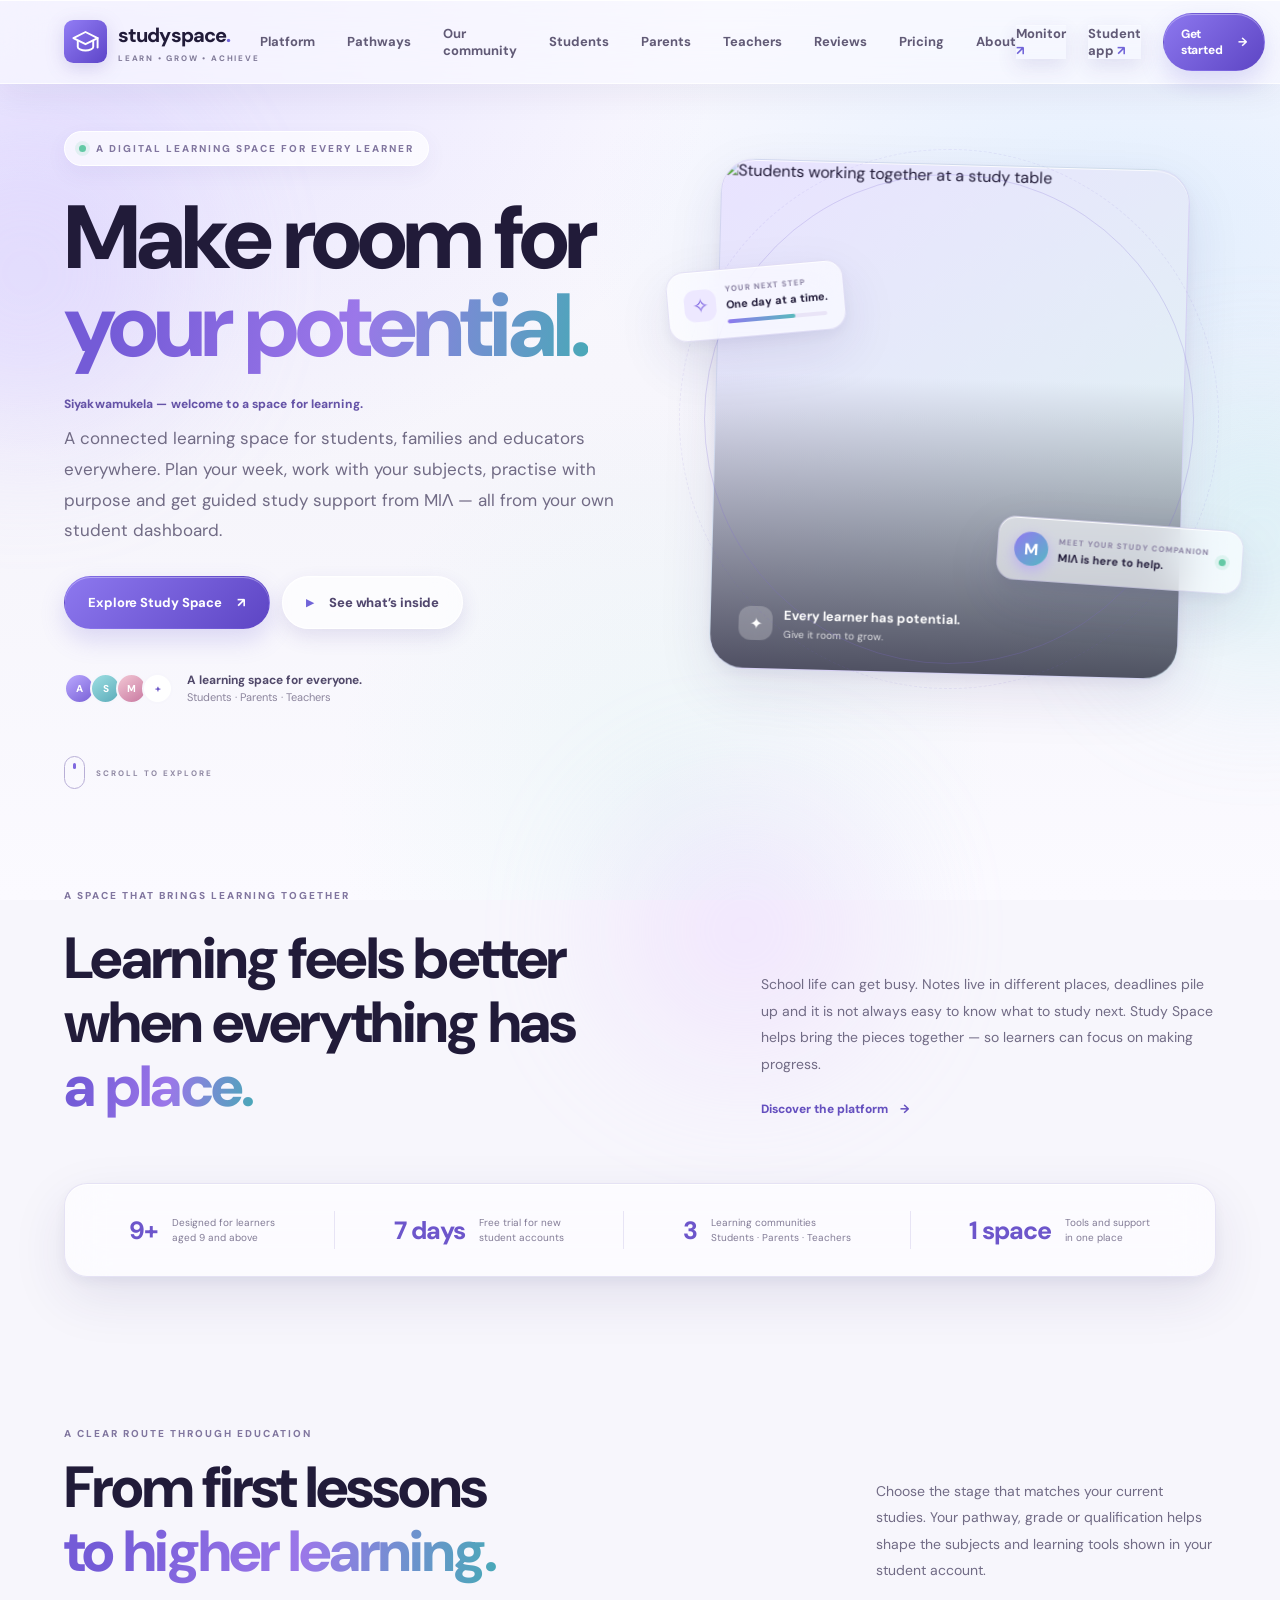
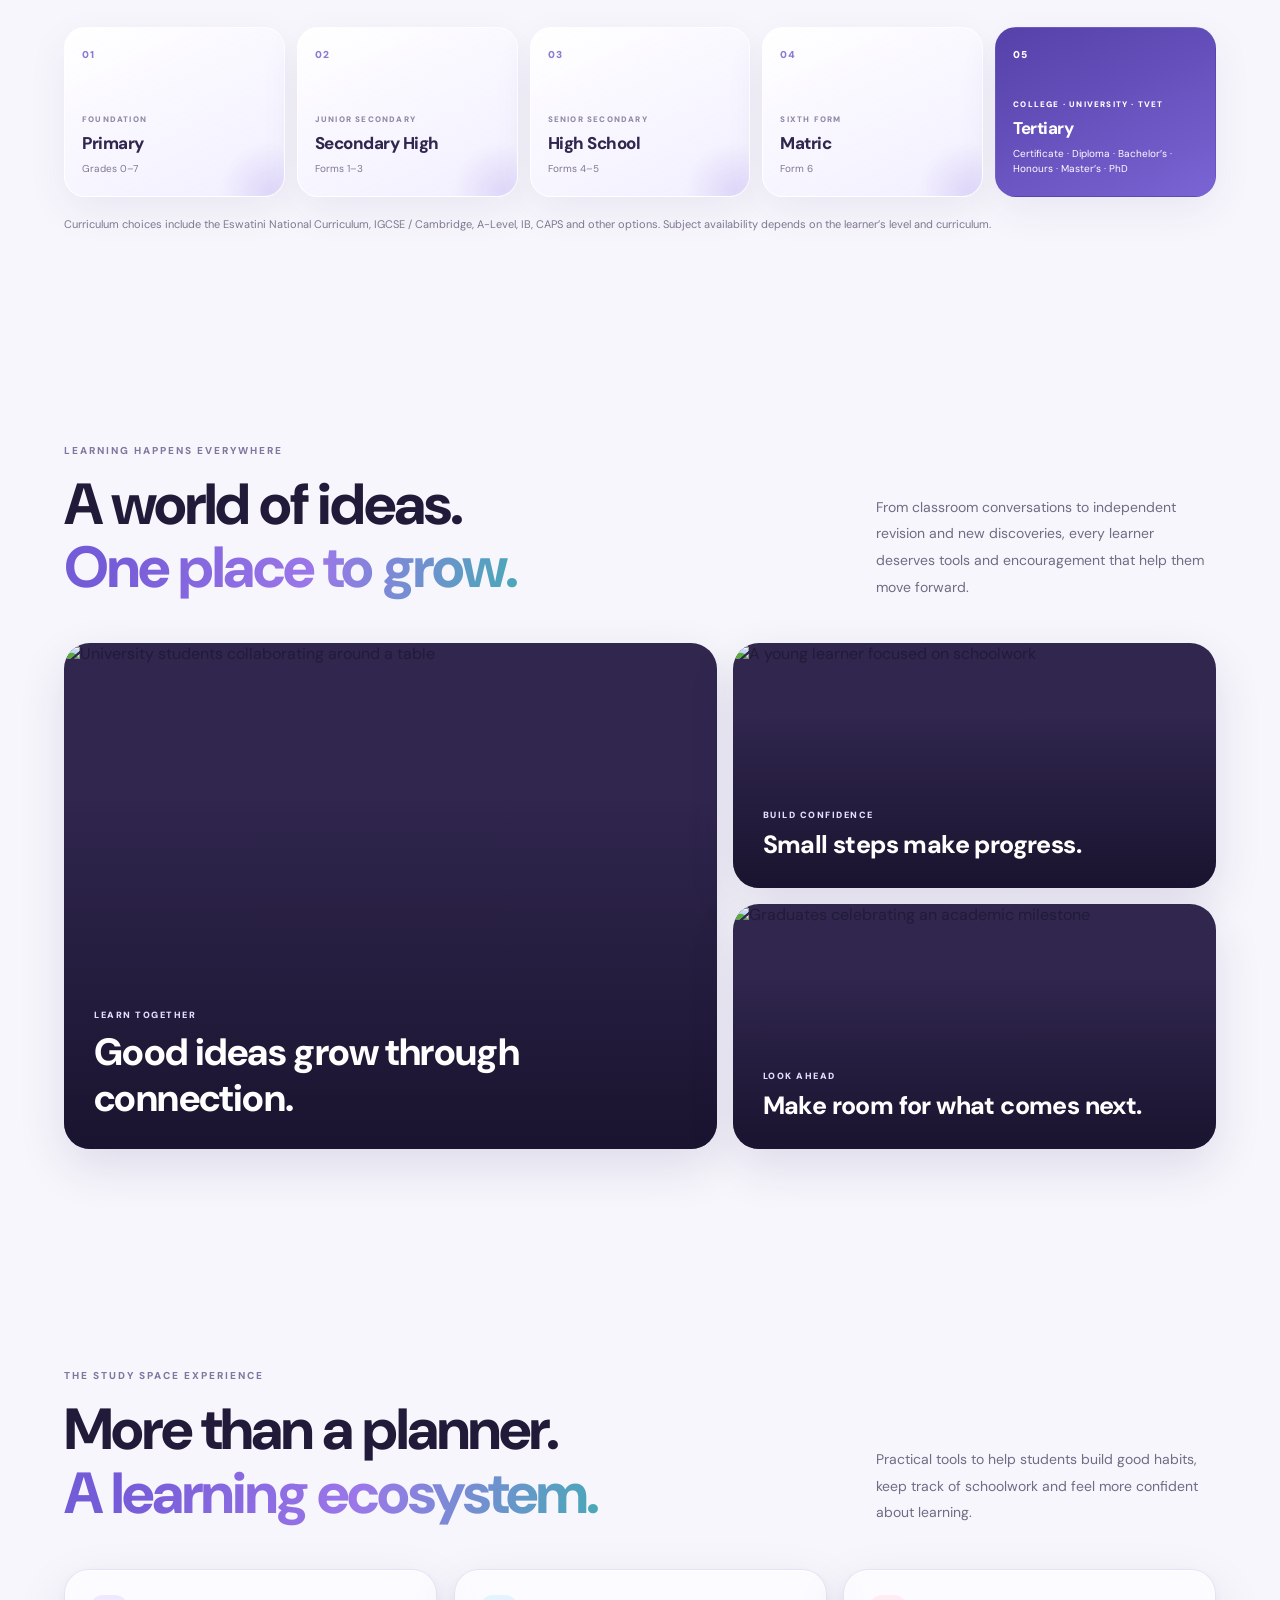
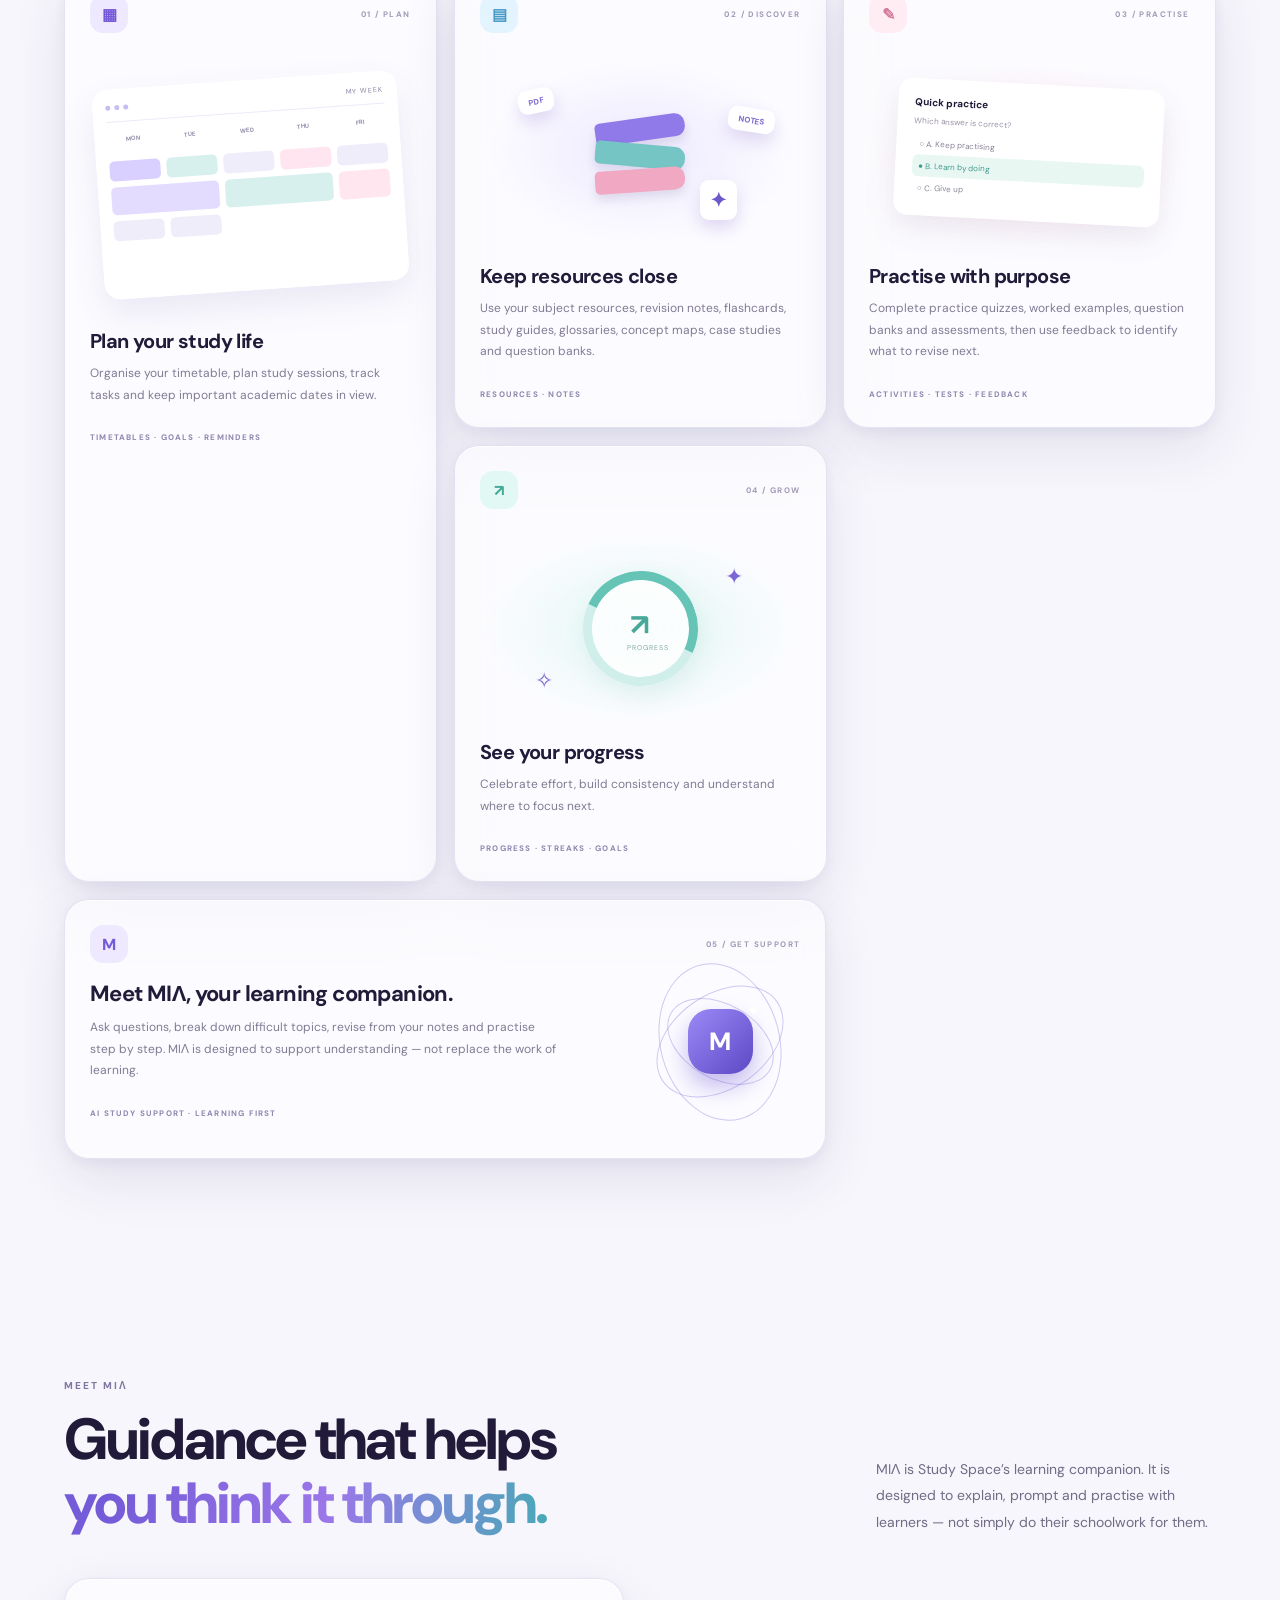
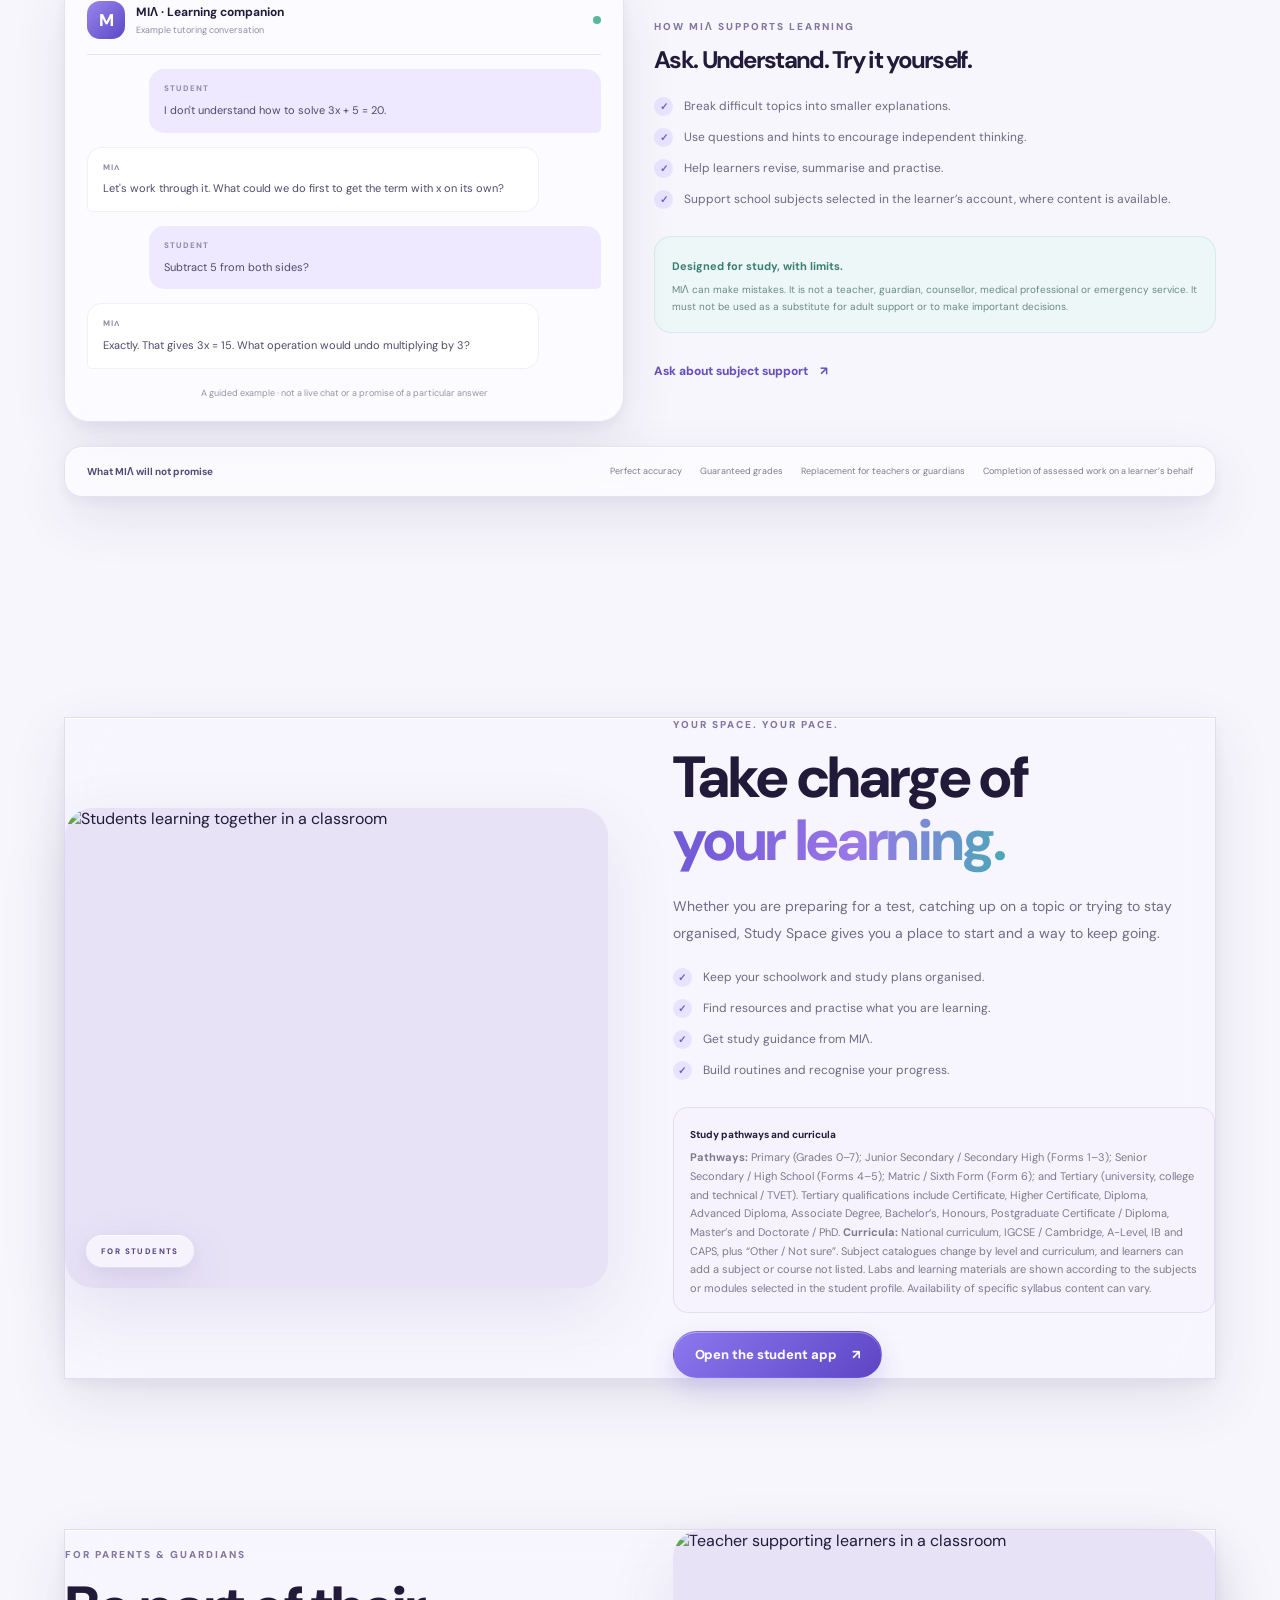
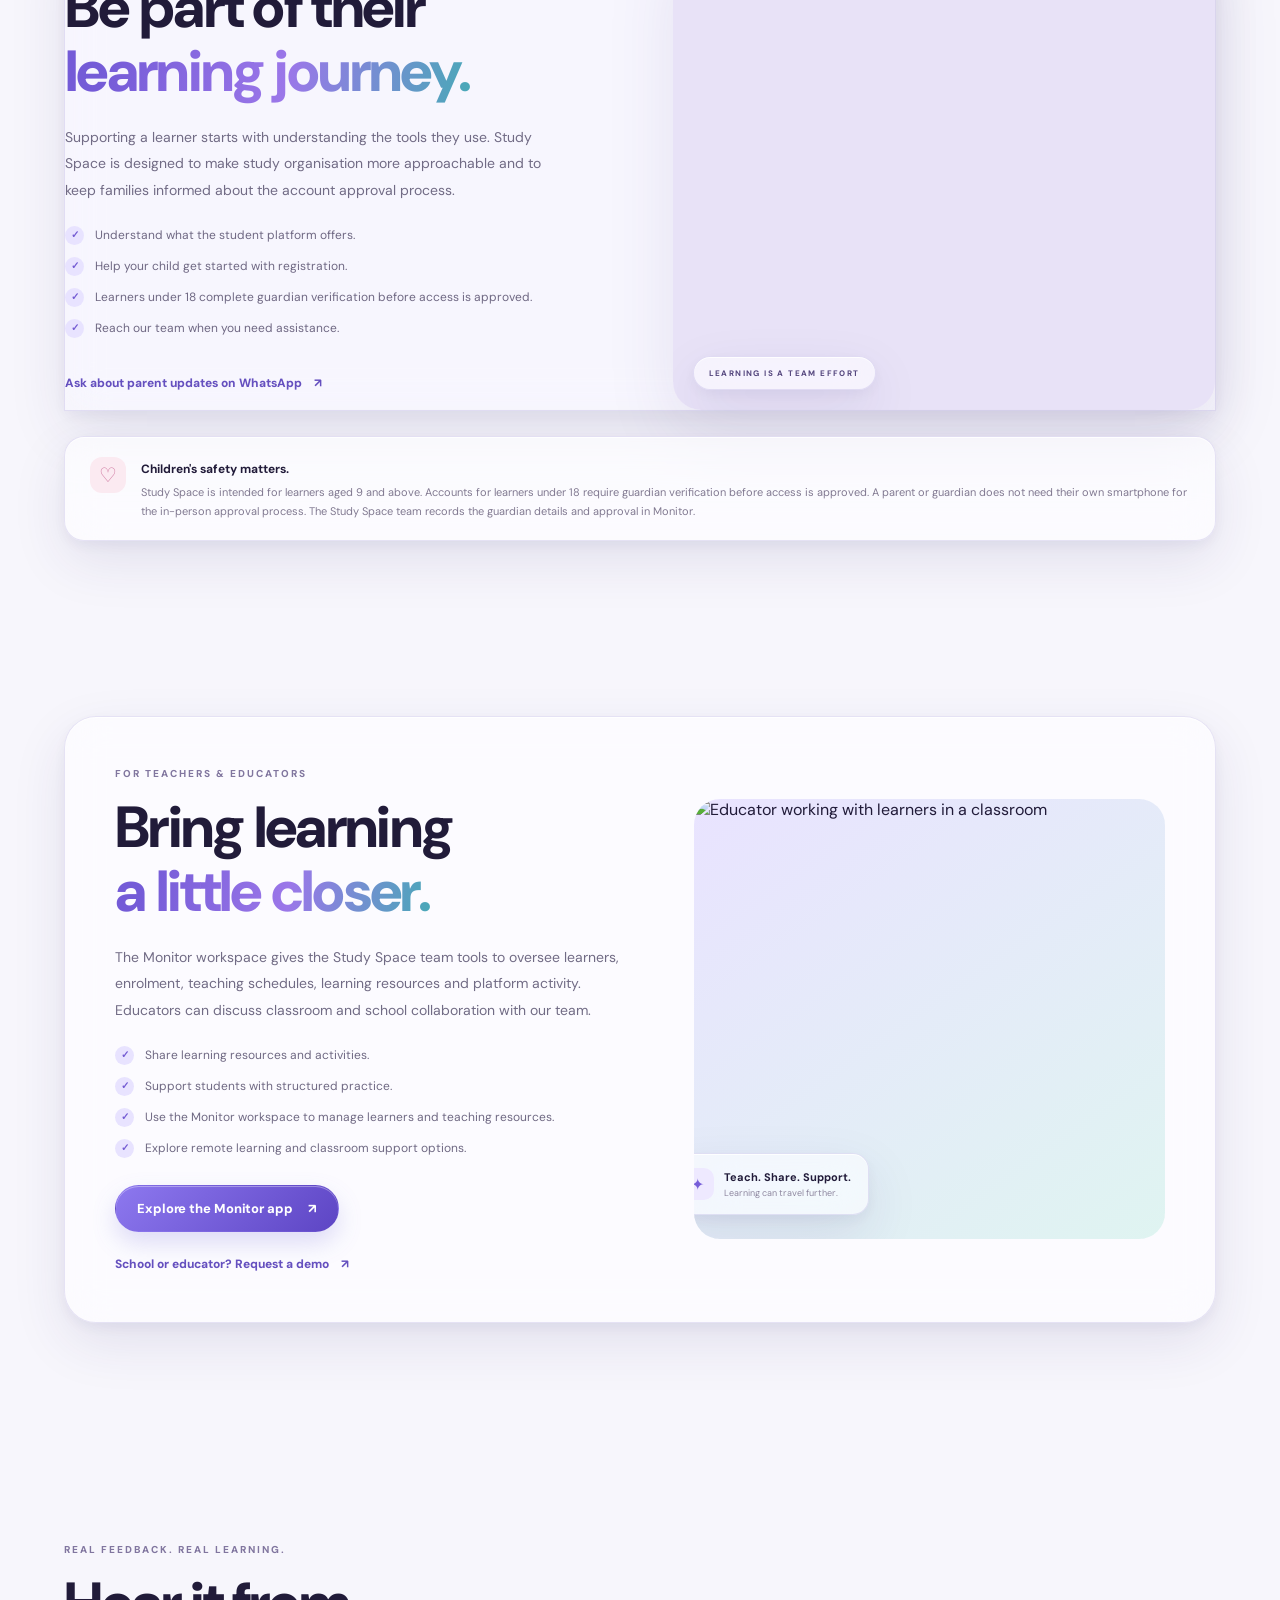
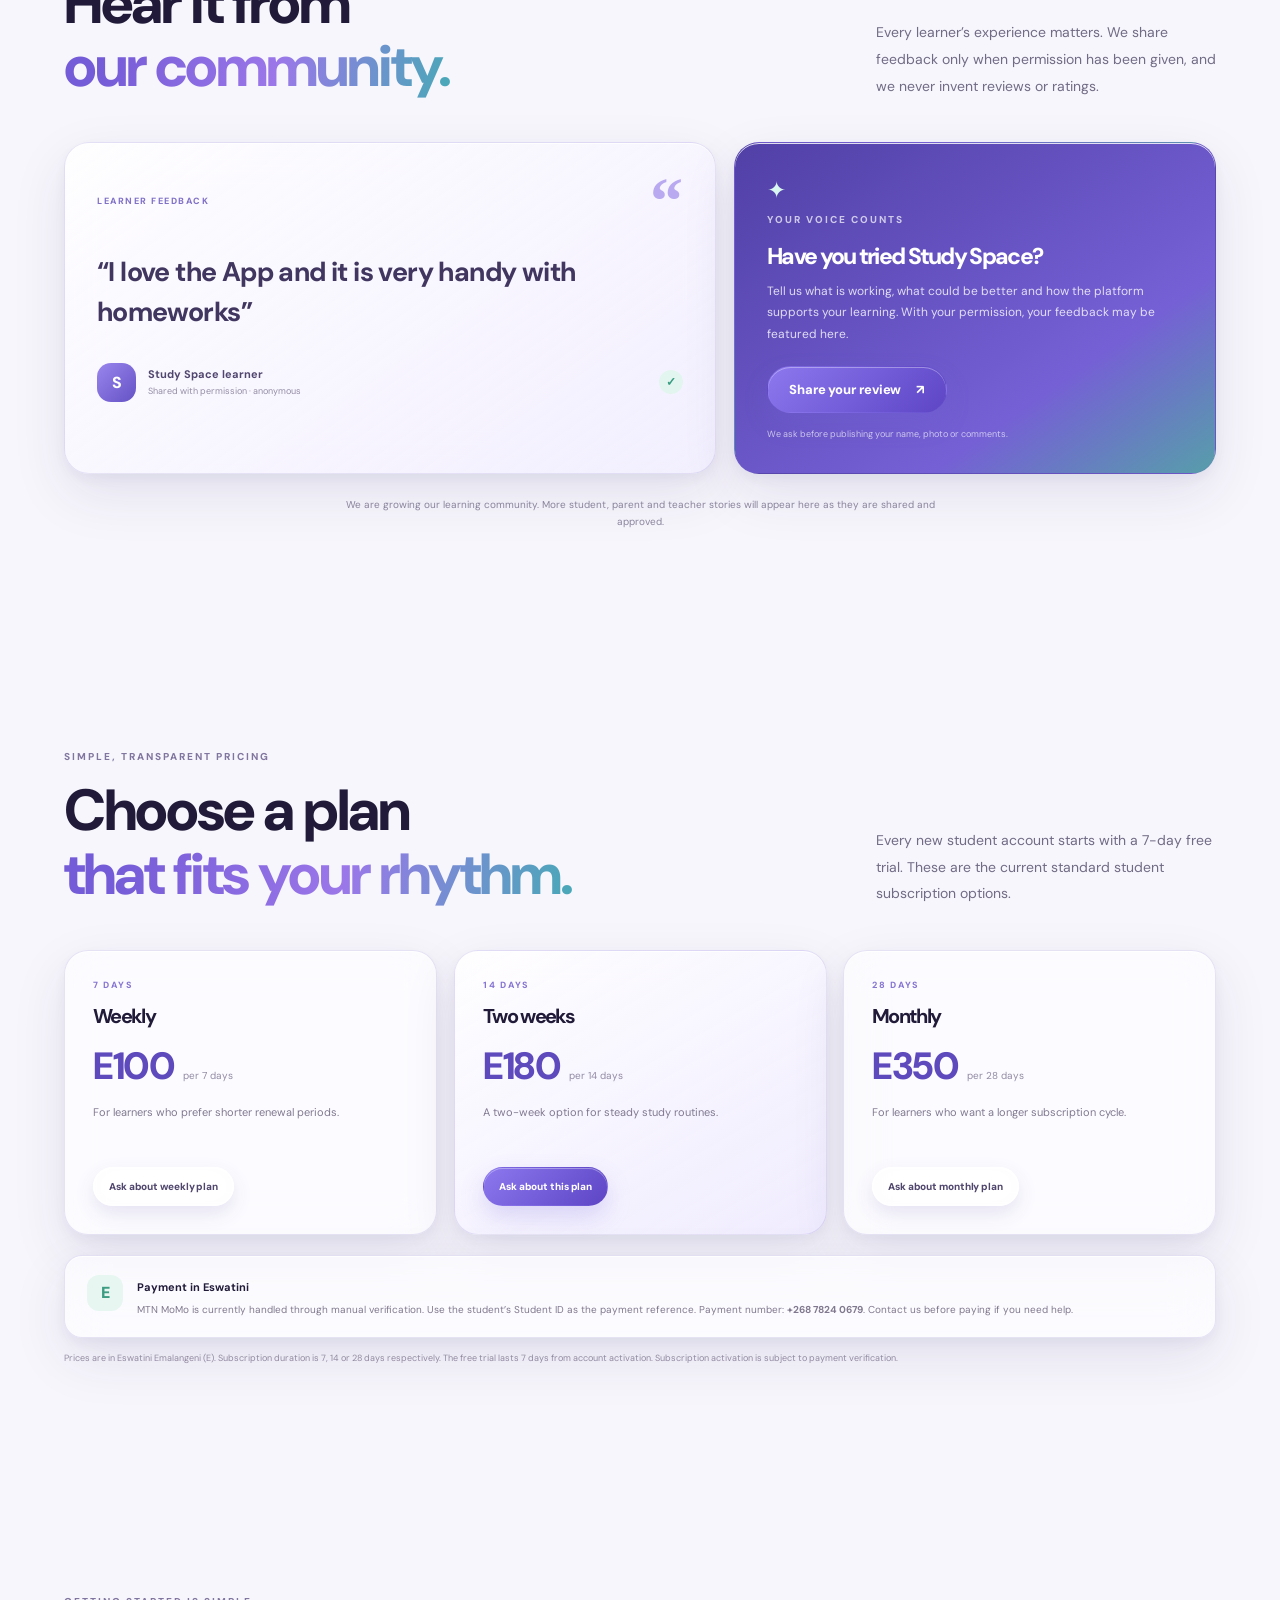
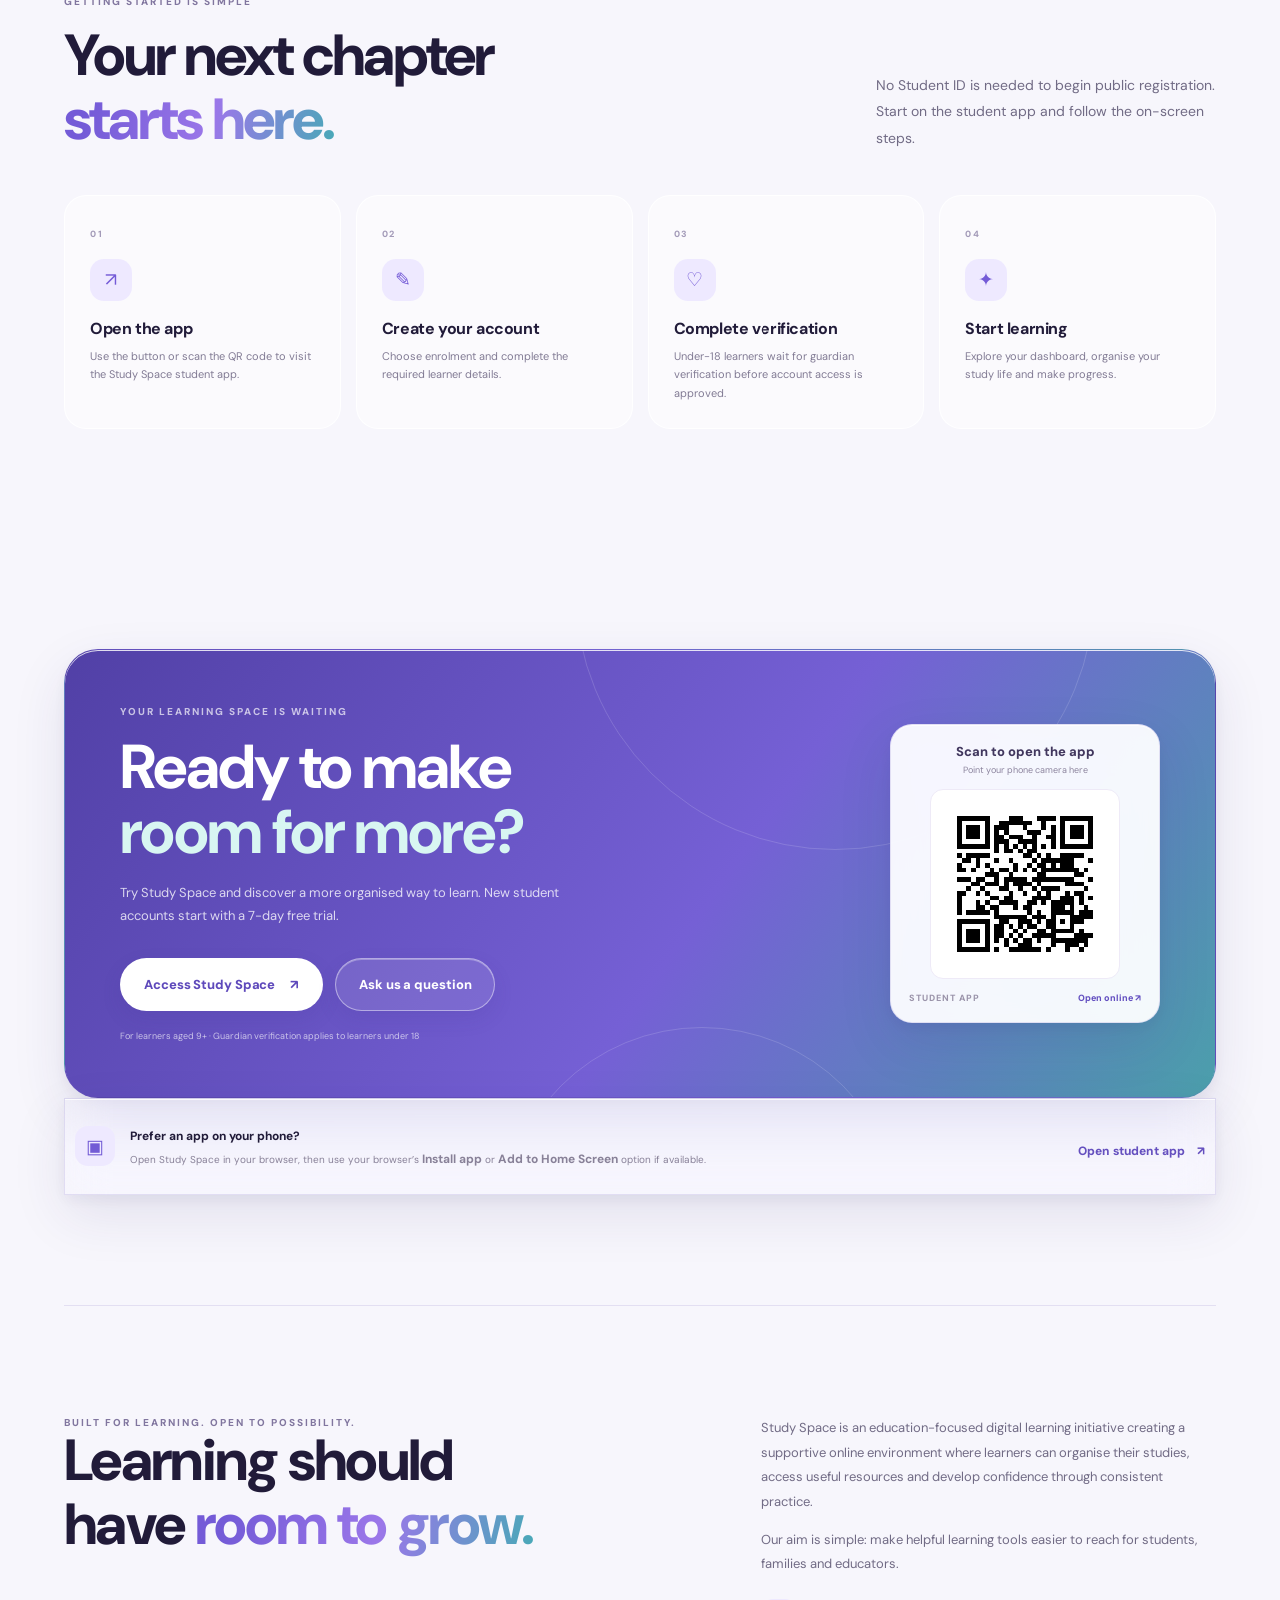
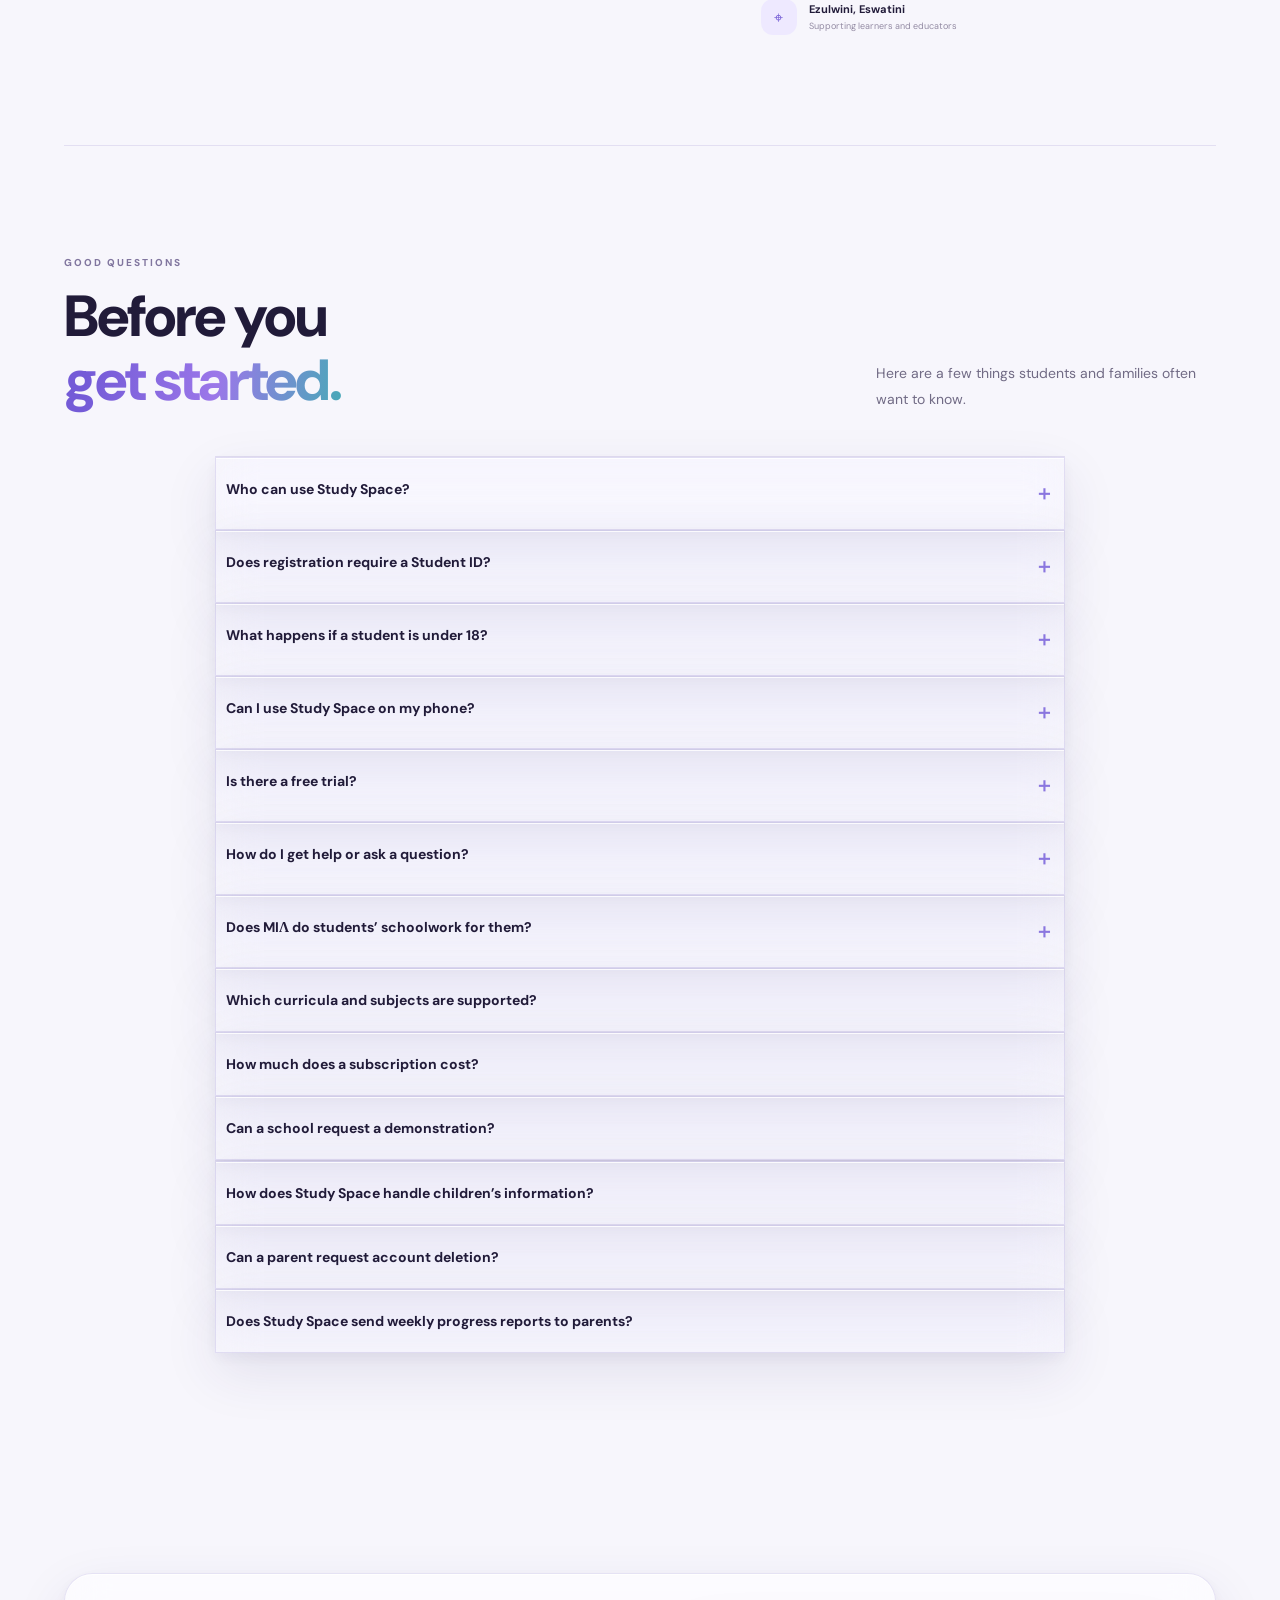
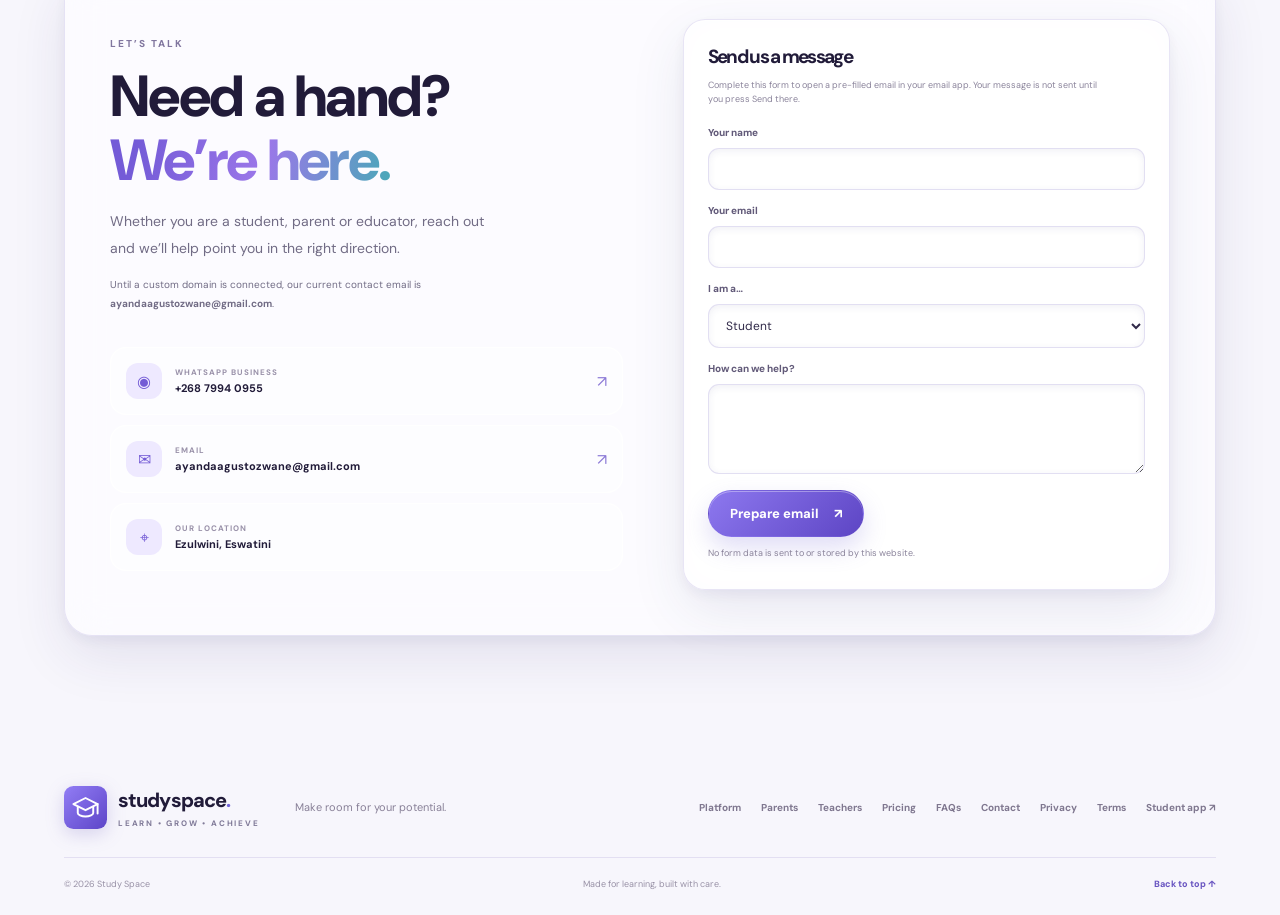
==== commit 33c958cc: "Use the shared drawn logo in the public website splash" ====
--- a/index.html
+++ b/index.html
@@ -37,7 +37,22 @@
 <body>
   <div class="splash" id="splash" aria-label="Welcome to Study Space">
     <div class="splash-orbit"></div>
-    <div class="brand-mark splash-mark" aria-hidden="true"><img src="./favicon.svg" alt=""></div>
+    <div class="brand-mark splash-mark" aria-hidden="true">
+      <svg class="studyspace-splash-logo" viewBox="0 0 512 512" aria-hidden="true">
+        <defs>
+          <linearGradient id="studyspace-splash-purple" x1="0" y1="0" x2="1" y2="1">
+            <stop offset="0" stop-color="#927df5"/>
+            <stop offset="1" stop-color="#5d45c8"/>
+          </linearGradient>
+        </defs>
+        <rect class="studyspace-logo-colour" x="0" y="0" width="512" height="512" rx="112" fill="url(#studyspace-splash-purple)"/>
+        <g class="studyspace-logo-sketch" fill="none" stroke="#fff" stroke-width="23" stroke-linecap="round" stroke-linejoin="round">
+          <path class="studyspace-logo-cap-top" pathLength="1000" d="M112 215 256 143 400 215 256 288 112 215Z"/>
+          <path class="studyspace-logo-cap-base" pathLength="1000" d="M164 246v76c0 17 41 42 92 42s92-25 92-42v-76"/>
+          <path class="studyspace-logo-cap-tassel" pathLength="1000" d="M400 215v112"/>
+        </g>
+      </svg>
+    </div>
     <strong>Study Space</strong><span>Make room for your potential.</span>
     <div class="splash-loader"><i></i></div>
   </div>
--- a/styles.css
+++ b/styles.css
@@ -180,3 +180,164 @@
 @media(max-width:1000px){.pathway-grid{grid-template-columns:repeat(3,minmax(0,1fr))}.hero{gap:24px}.hero h1{font-size:clamp(54px,7vw,78px)}}
 @media(max-width:760px){.hero{min-height:0;grid-template-columns:1fr;padding-top:54px;padding-bottom:80px}.hero-copy{max-width:100%}.hero h1{font-size:clamp(49px,12vw,72px);letter-spacing:-2.8px}.hero-photo-frame{width:min(420px,86%);height:430px}.pathways{padding-top:18px}.pathway-grid{grid-template-columns:repeat(2,minmax(0,1fr))}.audience-image,.audience-image img,.teacher-image,.teacher-image img{min-height:310px}.audience-image{height:310px}.teacher-image{height:330px}}
 @media(max-width:420px){.pathway-card{min-height:145px;padding:15px 13px}.pathway-card h3{font-size:15px}.pathway-card p{font-size:9px}.pathway-grid{gap:9px}.hero-photo-frame{height:365px}.hero-visual{height:400px}}
+
+
+/* Editorial photography gallery: real learning moments, responsive and accessible. */
+.learning-gallery{padding-top:clamp(56px,8vw,100px)}
+.photo-story-grid{display:grid;grid-template-columns:1.35fr 1fr;grid-template-rows:repeat(2,minmax(190px,245px));gap:16px;margin-top:34px}
+.photo-story{position:relative;isolation:isolate;overflow:hidden;min-width:0;border-radius:26px;background:#30264e;box-shadow:0 18px 48px rgba(45,31,96,.12)}
+.photo-story-large{grid-row:span 2}
+.photo-story img{position:absolute;inset:0;width:100%;height:100%;max-width:none;object-fit:cover;display:block;transition:transform .8s cubic-bezier(.2,.7,.2,1);}
+.photo-story:after{content:"";position:absolute;inset:0;z-index:0;background:linear-gradient(180deg,rgba(18,14,37,0) 30%,rgba(18,14,37,.76) 100%)}
+.photo-story-overlay{position:absolute;z-index:1;left:clamp(18px,3vw,30px);right:20px;bottom:clamp(18px,3vw,28px);color:#fff}
+.photo-story-overlay span{display:inline-block;font-size:9px;font-weight:900;letter-spacing:1.5px;color:#e4dcff;margin-bottom:9px}
+.photo-story-overlay h3{max-width:470px;margin:0;font:800 clamp(17px,2.1vw,25px)/1.2 "DM Sans",system-ui,sans-serif;letter-spacing:-.6px;color:#fff}
+.photo-story-large .photo-story-overlay h3{font-size:clamp(24px,3.2vw,38px);max-width:440px}
+@media(hover:hover) and (pointer:fine){.photo-story:hover img{transform:scale(1.045)}}
+@media(max-width:760px){.photo-story-grid{grid-template-columns:1fr;grid-template-rows:280px 220px 220px;gap:12px;margin-top:24px}.photo-story-large{grid-row:auto}.photo-story{border-radius:21px}}
+@media(prefers-reduced-motion:reduce){.photo-story img{transition:none}}
+
+
+/* Study Space premium glass interactions: responsive, accessible and lightweight. */
+:root {
+  --glass: rgba(255,255,255,.60);
+  --glass-edge: rgba(255,255,255,.76);
+  --glass-border: rgba(112,94,190,.16);
+  --glass-depth: 0 20px 54px rgba(52,40,111,.10), 0 5px 15px rgba(45,39,102,.055), inset 0 1px 0 rgba(255,255,255,.82);
+  --glass-depth-hover: 0 27px 64px rgba(52,40,111,.16), 0 10px 22px rgba(45,39,102,.09), inset 0 1px 0 rgba(255,255,255,.94);
+  --ui-motion: 220ms cubic-bezier(.2,.75,.25,1);
+}
+body:before {
+  background:
+    radial-gradient(ellipse at 10% 6%,rgba(183,168,255,.27),transparent 36%),
+    radial-gradient(ellipse at 88% 26%,rgba(143,205,255,.22),transparent 34%),
+    radial-gradient(ellipse at 52% 88%,rgba(181,239,224,.16),transparent 35%),
+    linear-gradient(180deg,#faf9ff,#f6f5fb 55%,#fbfaff);
+}
+.site-header {
+  border-bottom: 1px solid rgba(255,255,255,.72);
+  box-shadow: 0 10px 34px rgba(43,32,86,.065), inset 0 1px 0 rgba(255,255,255,.85);
+  background: rgba(249,248,255,.72);
+}
+.glass,
+.glass-panel,
+.feature-card,
+.feature-tall,
+.audience-card,
+.parent-card,
+.teacher-feature,
+.testimonial-card,
+.review-invite,
+.price-card,
+.payment-note,
+.contact-card,
+.contact-form,
+.start-card,
+.qr-card,
+.install-row,
+.faq-list details {
+  border: 1px solid var(--glass-border);
+  box-shadow: var(--glass-depth);
+  -webkit-backdrop-filter: blur(20px) saturate(145%);
+  backdrop-filter: blur(20px) saturate(145%);
+  transition: transform var(--ui-motion), box-shadow var(--ui-motion), border-color var(--ui-motion), background-color var(--ui-motion);
+}
+.feature-card,
+.feature-tall,
+.audience-card,
+.parent-card,
+.teacher-feature,
+.testimonial-card,
+.review-invite,
+.price-card,
+.start-card,
+.qr-card,
+.contact-card,
+.contact-form { transform-style: preserve-3d; }
+.button,
+.button-primary,
+.button-glass,
+.button-white,
+.button-outline-light,
+.nav-login,
+.contact-link,
+.faq-list summary,
+.back-top {
+  transition: transform var(--ui-motion), box-shadow var(--ui-motion), background-color var(--ui-motion), border-color var(--ui-motion), filter var(--ui-motion);
+}
+.button,
+.nav-login,
+.back-top { box-shadow: 0 8px 20px rgba(69,51,144,.12), inset 0 1px 0 rgba(255,255,255,.30); }
+.button-primary { box-shadow: 0 11px 25px rgba(113,100,216,.22), inset 0 1px 0 rgba(255,255,255,.34); }
+.contact-form input,
+.contact-form select,
+.contact-form textarea {
+  border: 1px solid rgba(112,94,190,.20);
+  box-shadow: inset 0 2px 7px rgba(60,48,120,.075), inset 0 1px 0 rgba(255,255,255,.8);
+  transition: border-color var(--ui-motion), box-shadow var(--ui-motion), background-color var(--ui-motion);
+}
+.contact-form input:focus-visible,
+.contact-form select:focus-visible,
+.contact-form textarea:focus-visible {
+  border-color: var(--purple);
+  box-shadow: 0 0 0 4px rgba(113,100,216,.13), inset 0 1px 0 rgba(255,255,255,.8);
+}
+button:focus-visible,
+a:focus-visible,
+input:focus-visible,
+select:focus-visible,
+textarea:focus-visible,
+summary:focus-visible {
+  outline: 3px solid rgba(113,100,216,.56);
+  outline-offset: 3px;
+}
+@media (hover: hover) and (pointer: fine) {
+  .feature-card:hover,
+  .feature-tall:hover,
+  .audience-card:hover,
+  .parent-card:hover,
+  .teacher-feature:hover,
+  .testimonial-card:hover,
+  .review-invite:hover,
+  .price-card:hover,
+  .qr-card:hover {
+    transform: translateY(-4px) perspective(1000px) rotateX(.3deg);
+    border-color: rgba(113,100,216,.25);
+    box-shadow: var(--glass-depth-hover);
+  }
+  .button:hover,
+  .nav-login:hover,
+  .back-top:hover { transform: translateY(-2px); }
+  .contact-link:hover,
+  .faq-list summary:hover { transform: translateX(2px); }
+  .photo-story:hover { box-shadow: 0 28px 64px rgba(35,25,78,.24); }
+}
+.button:active,
+.nav-login:active,
+.back-top:active { transform: translateY(1px) scale(.985); }
+@supports not ((backdrop-filter: blur(1px)) or (-webkit-backdrop-filter: blur(1px))) {
+  .glass,
+  .glass-panel,
+  .feature-card,
+  .price-card,
+  .contact-card,
+  .contact-form { background: rgba(255,255,255,.94); }
+}
+@media (max-width: 760px) {
+  .glass,
+  .glass-panel,
+  .feature-card,
+  .price-card,
+  .contact-card,
+  .contact-form { -webkit-backdrop-filter: blur(13px); backdrop-filter: blur(13px); }
+}
+@media (prefers-reduced-motion: reduce) {
+  *,
+  *::before,
+  *::after {
+    scroll-behavior: auto !important;
+    animation-duration: .01ms !important;
+    animation-iteration-count: 1 !important;
+    transition-duration: .01ms !important;
+  }
+}
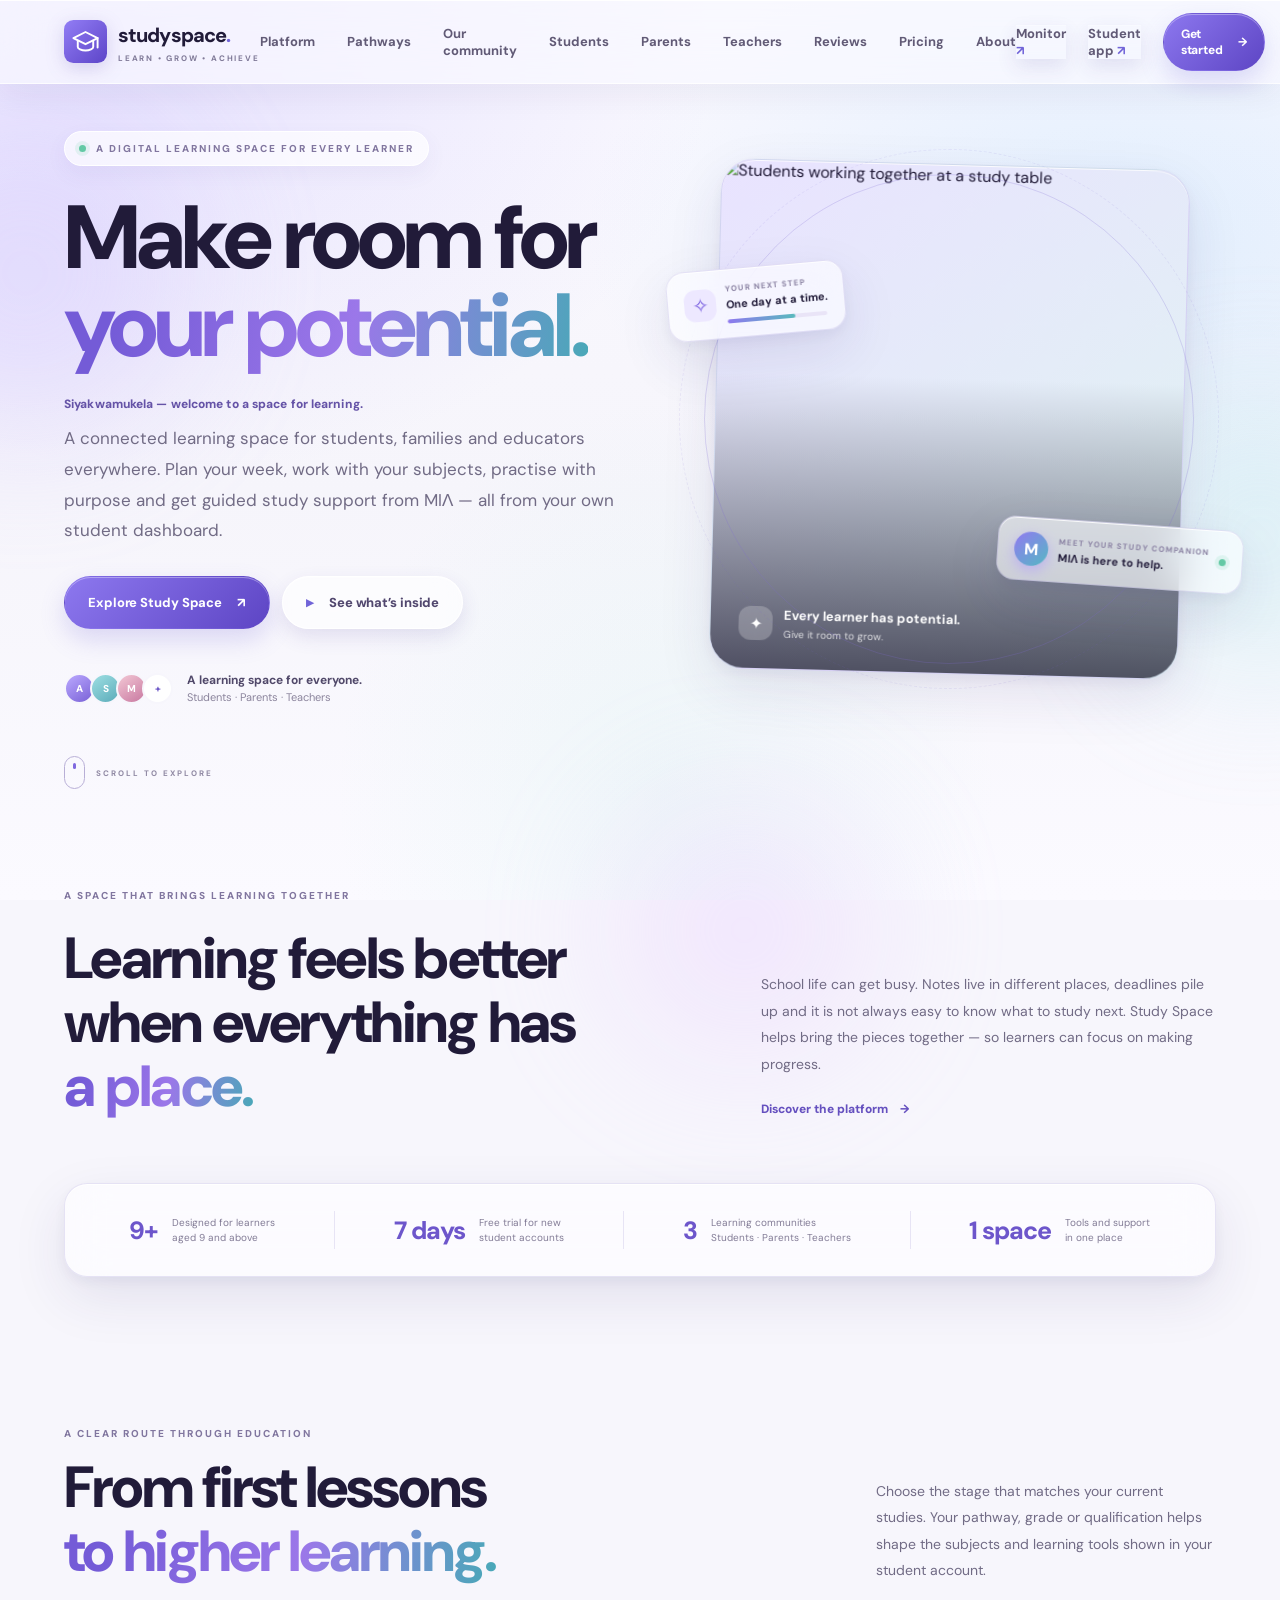
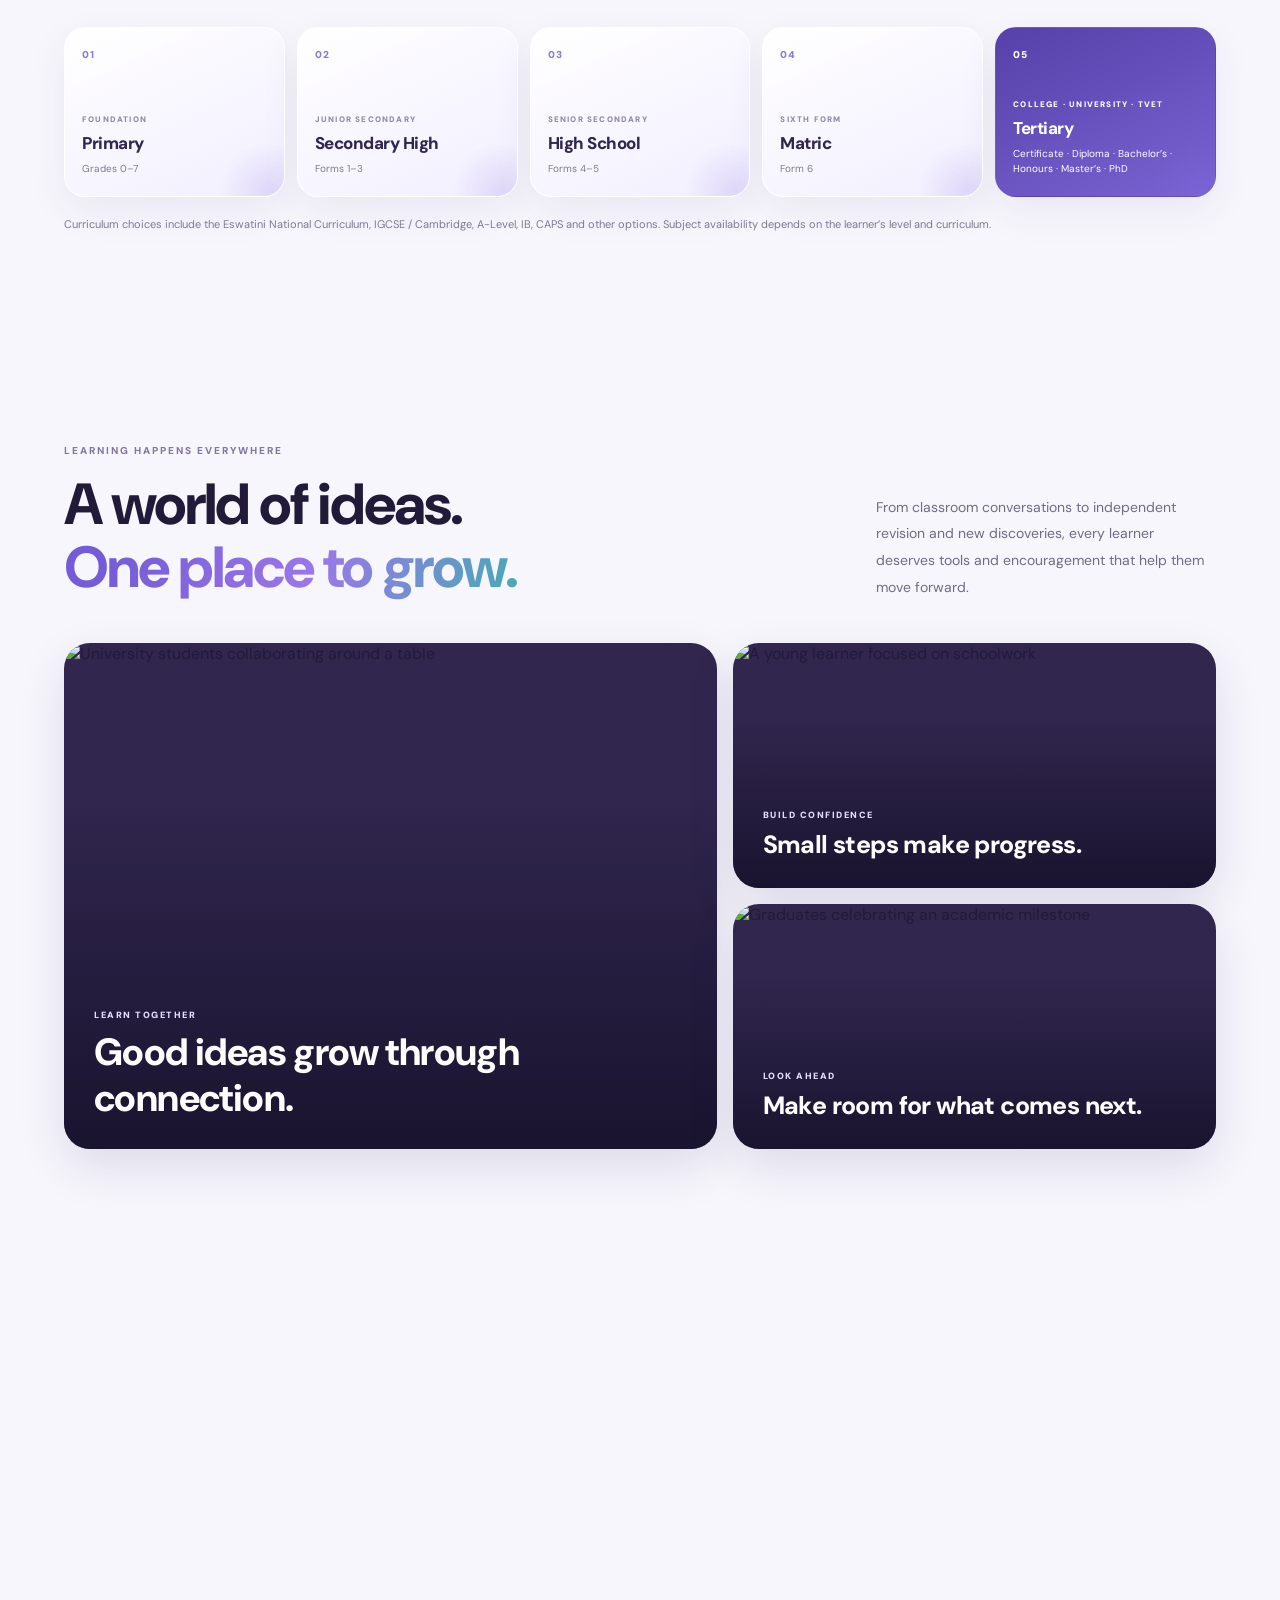
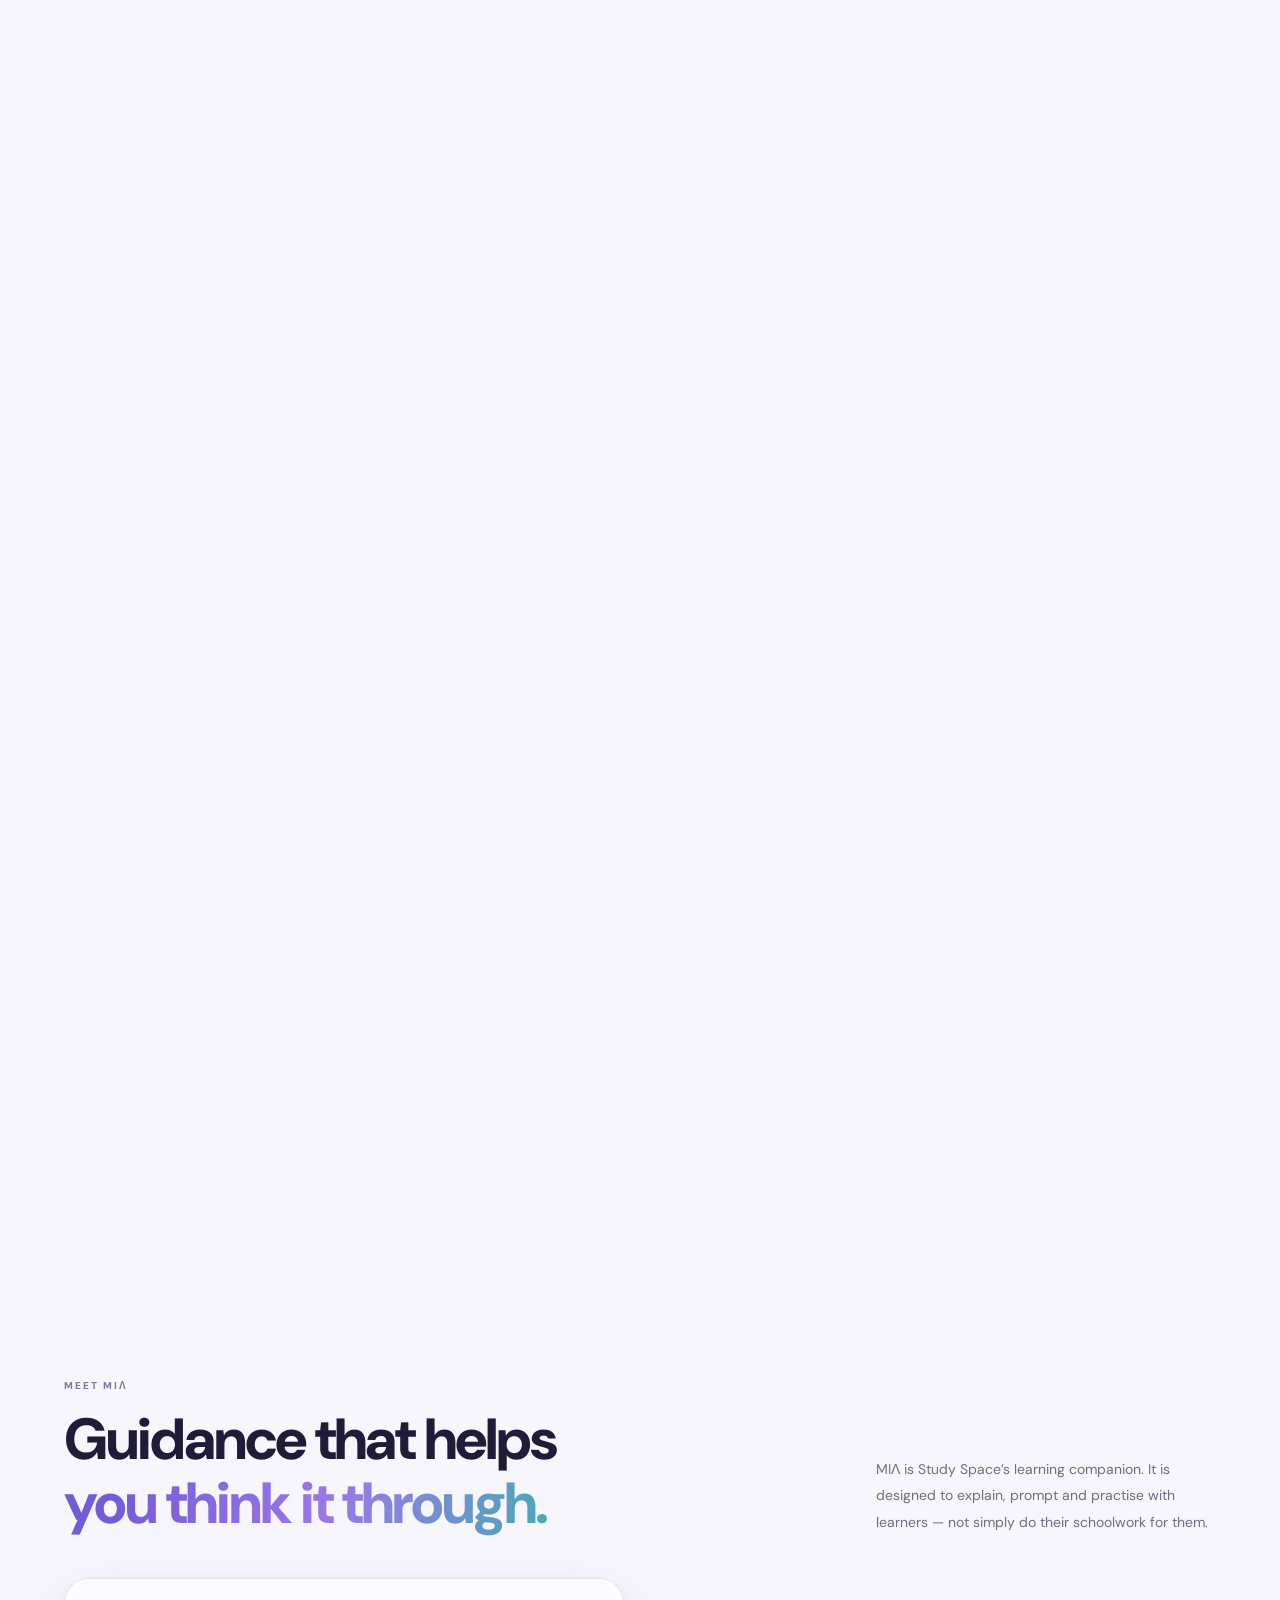
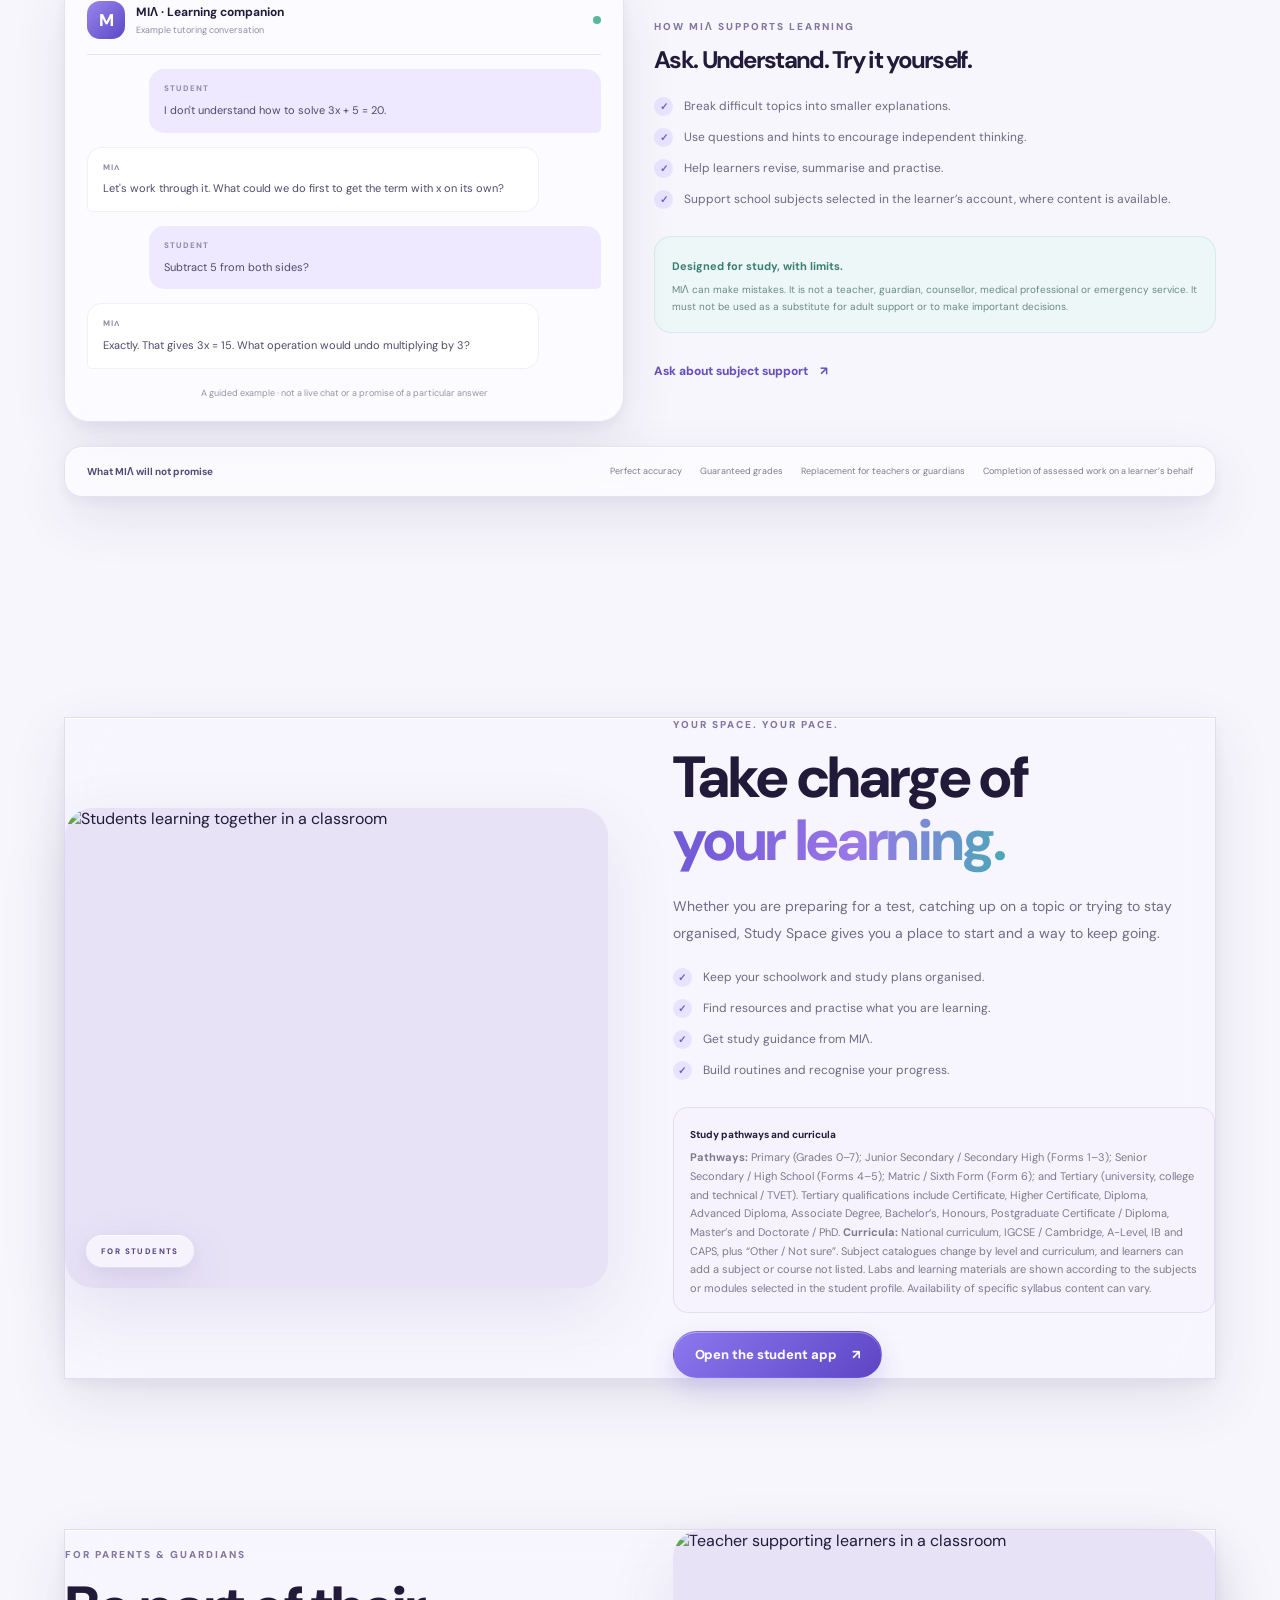
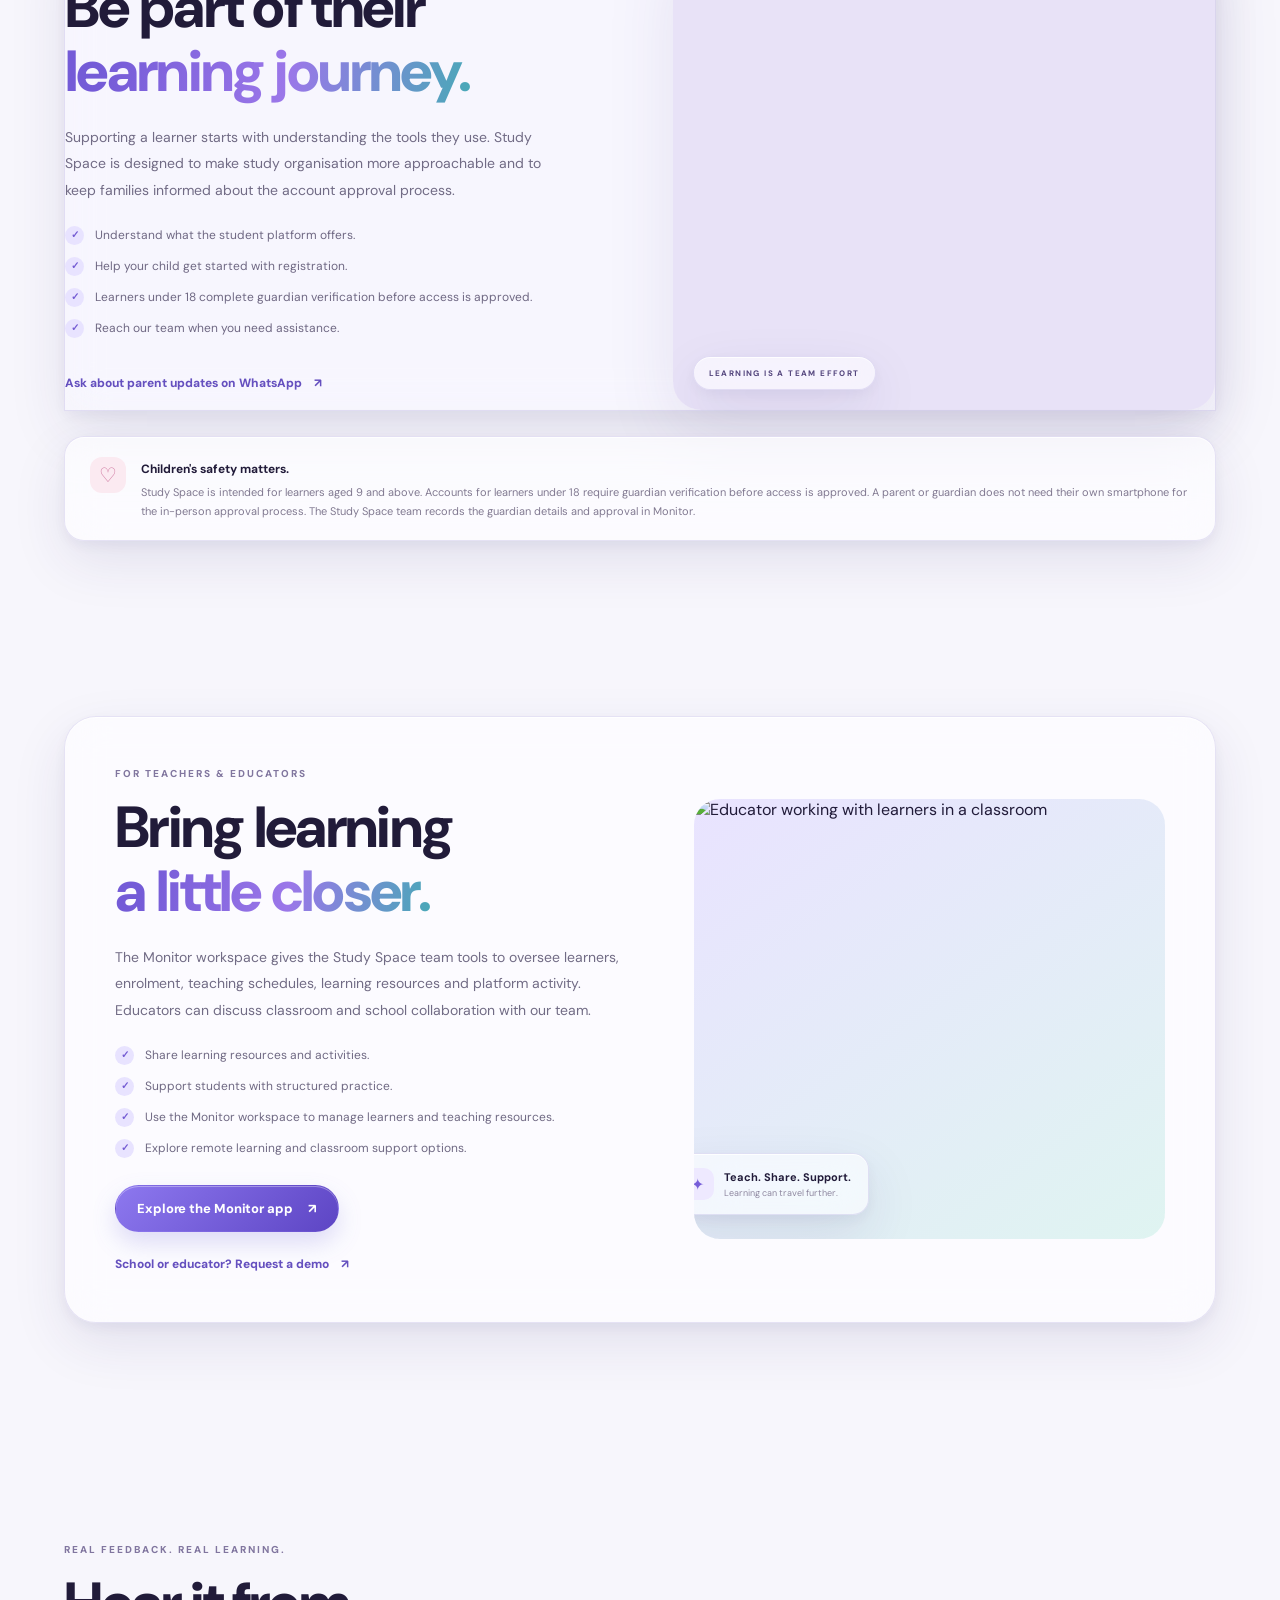
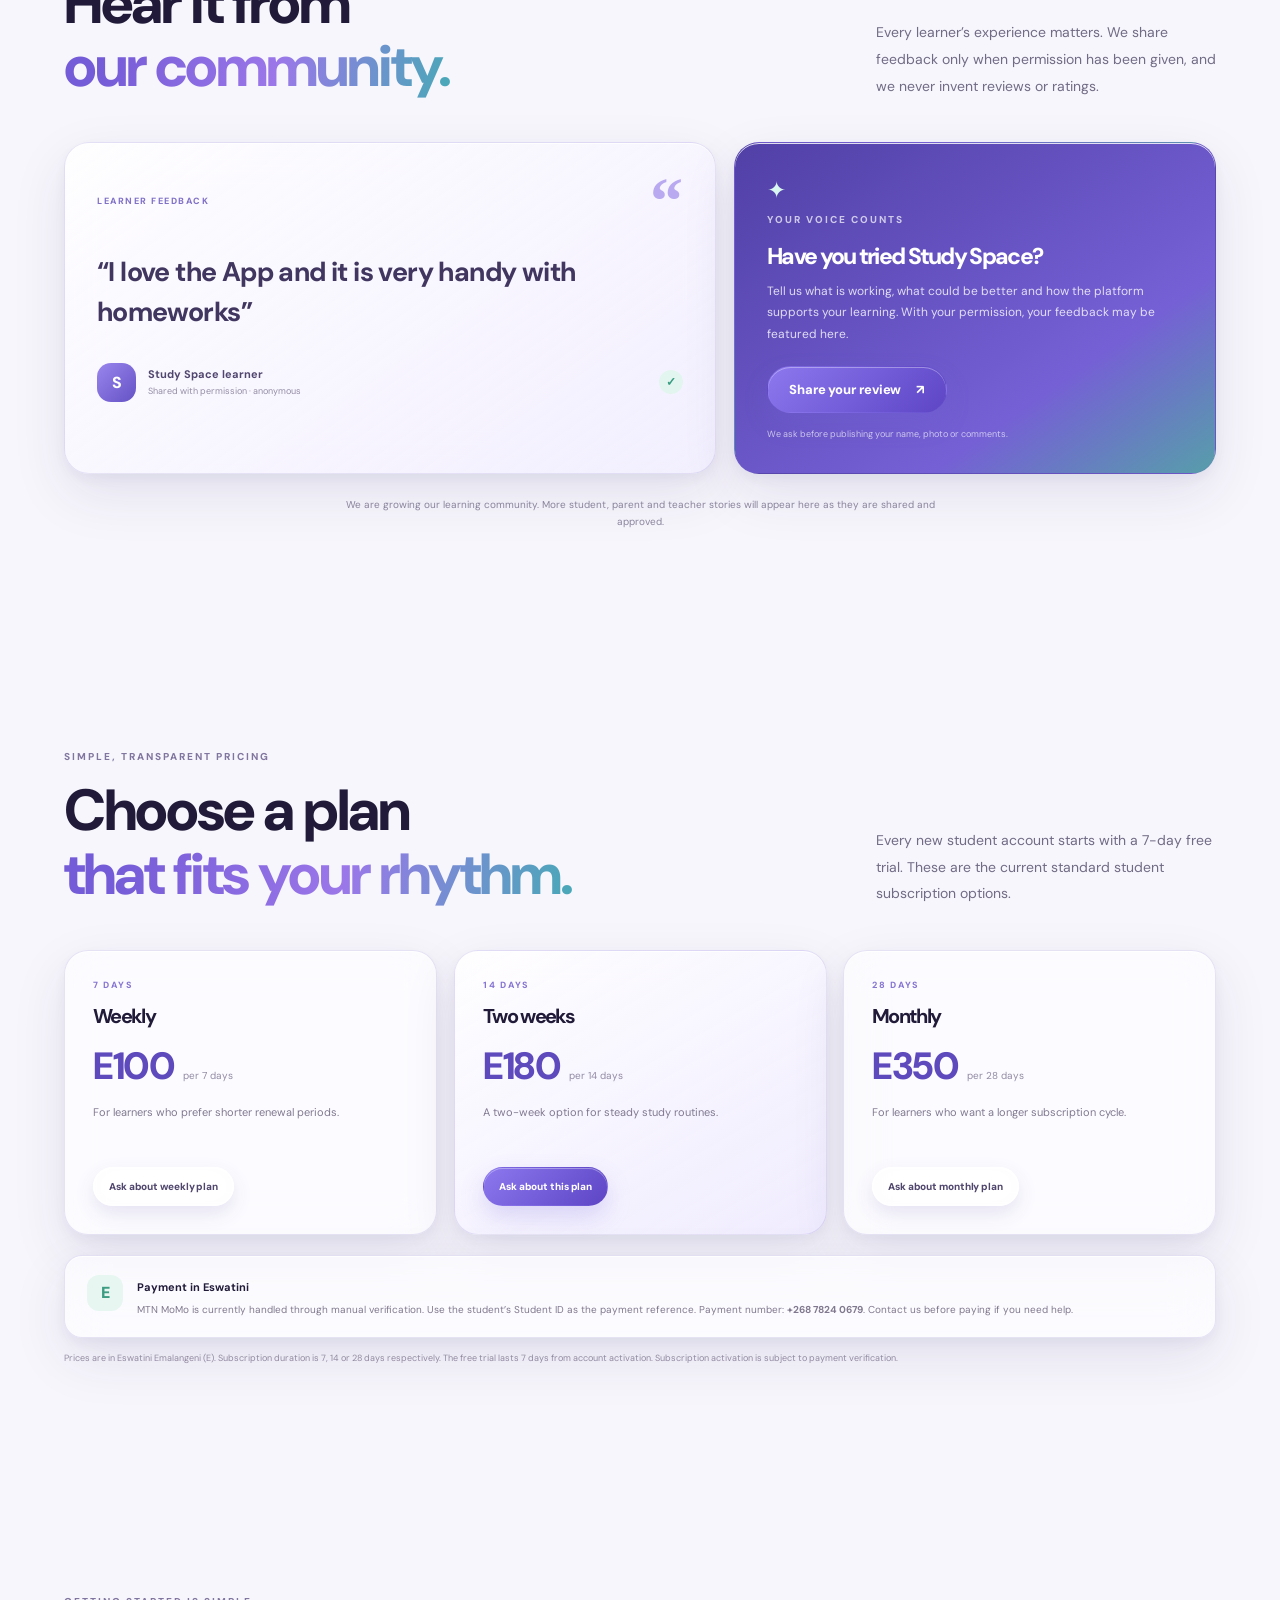
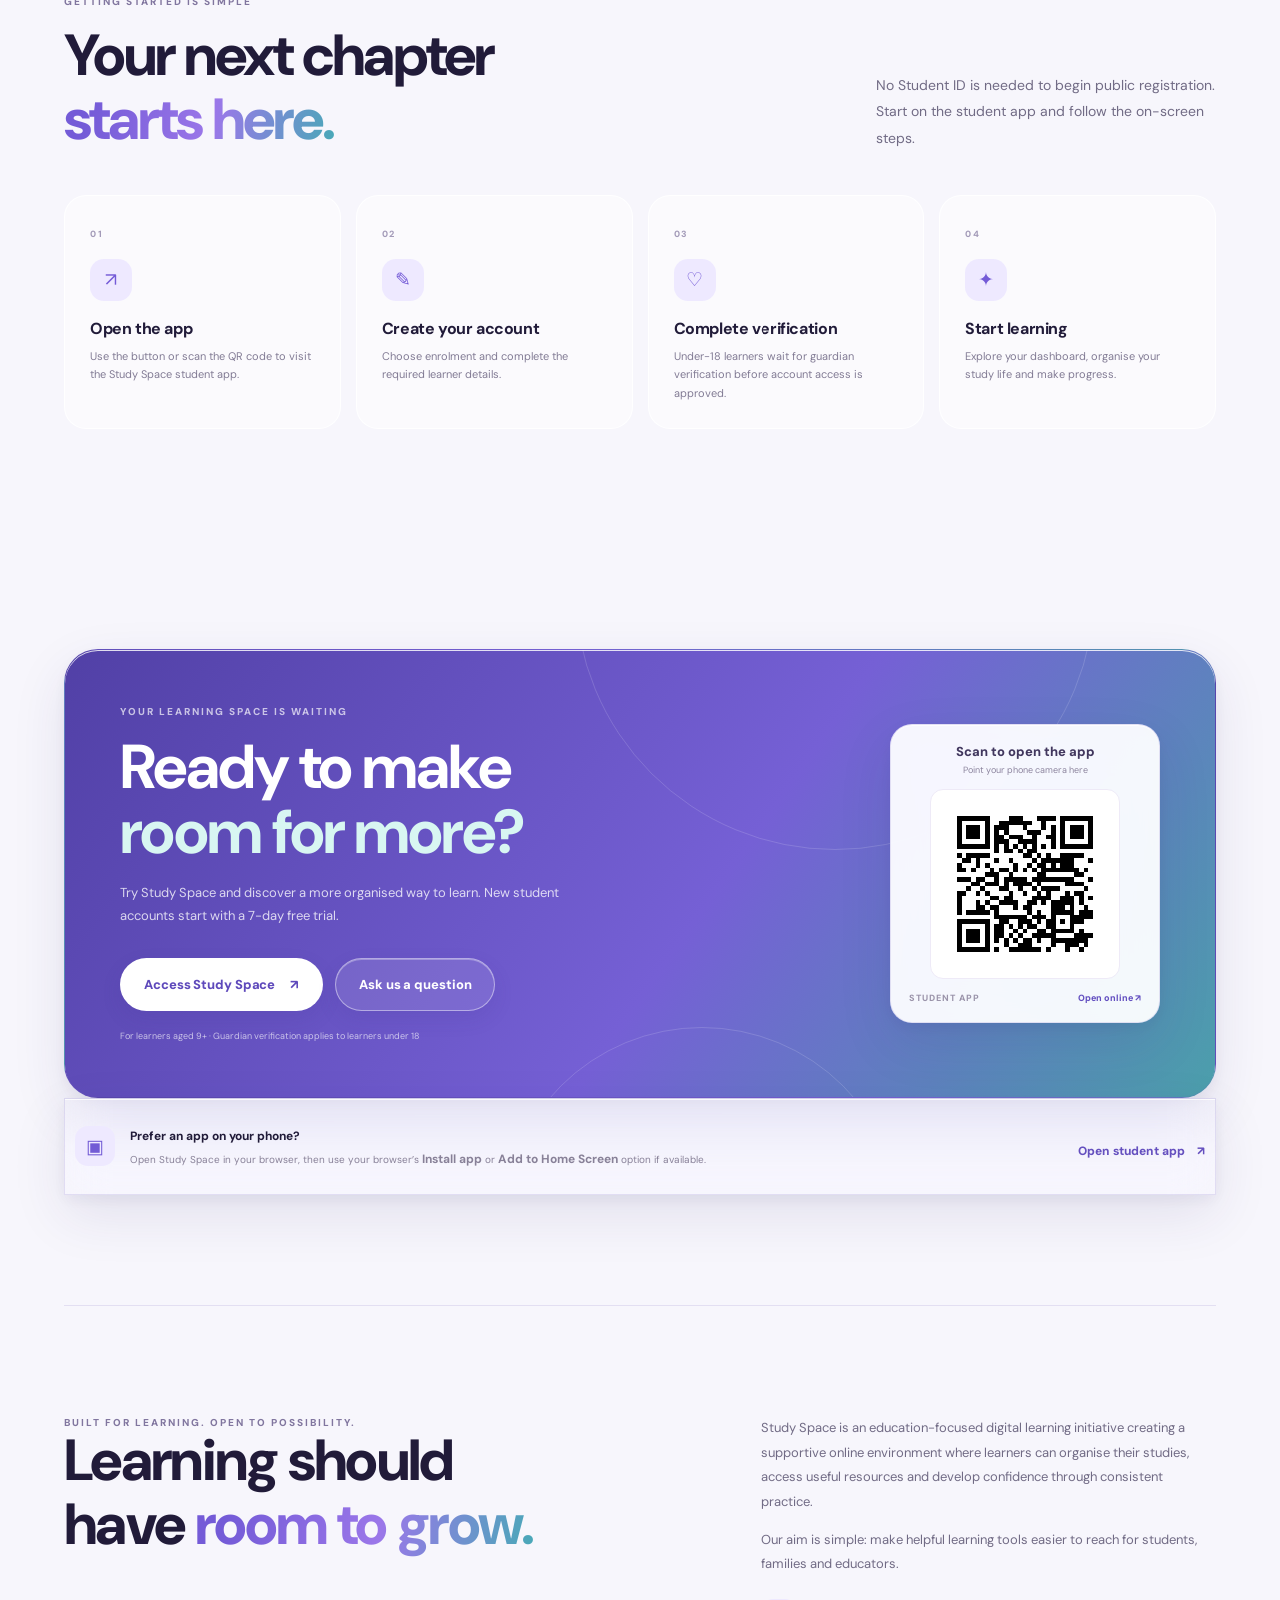
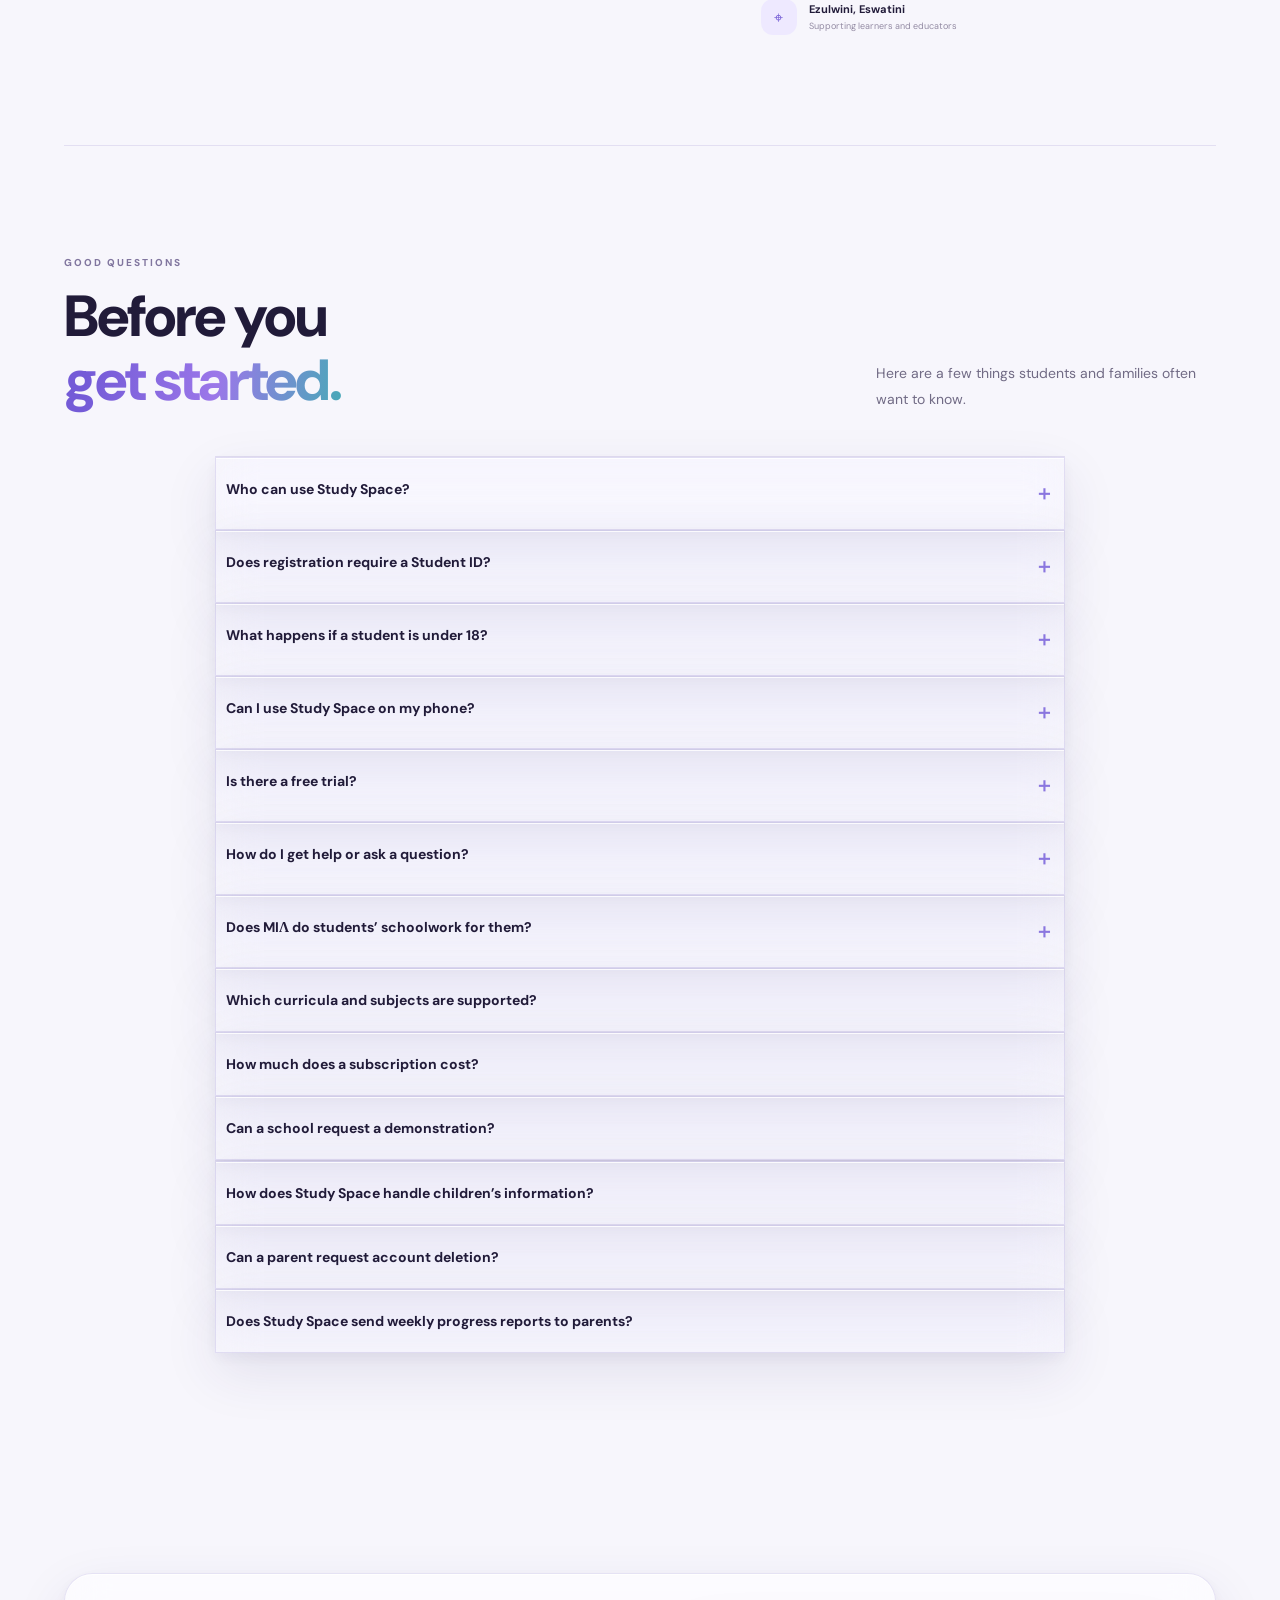
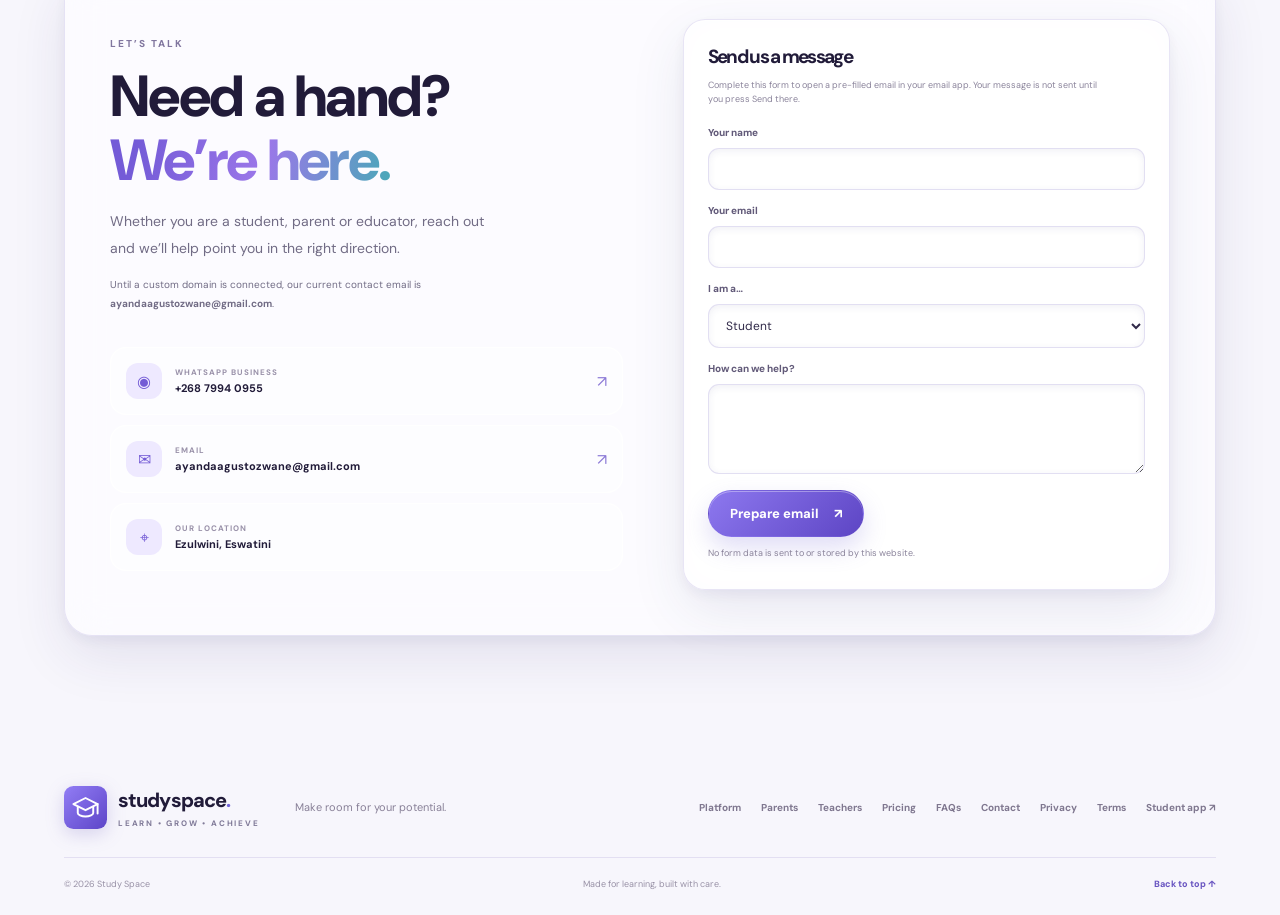
==== commit 05fa4890: "Make the website brand logo navigate to the homepage" ====
--- a/index.html
+++ b/index.html
@@ -59,7 +59,7 @@
 
   <div class="ambient ambient-one"></div><div class="ambient ambient-two"></div><div class="ambient ambient-three"></div>
   <header class="site-header" id="top">
-    <a class="brand" href="#top" aria-label="Study Space home">
+    <a class="brand" href="./" aria-label="Study Space home">
       <span class="brand-mark"><img src="./favicon.svg" alt=""></span>
       <span class="brand-copy"><b>studyspace<span>.</span></b><small>LEARN • GROW • ACHIEVE</small></span>
     </a>
--- a/styles.css
+++ b/styles.css
@@ -341,3 +341,43 @@
     transition-duration: .01ms !important;
   }
 }
+
+
+/* Match the apps' drawn splash logo and move it into the persistent site header. */
+.splash-mark { animation:none; filter:none; }
+.splash-mark .studyspace-splash-logo {
+  display:block; width:100%; height:100%; overflow:visible;
+  filter:drop-shadow(0 18px 28px rgba(84,70,174,.2));
+  view-transition-name:studyspace-logo-flight;
+}
+.splash.hide .splash-mark .studyspace-splash-logo { view-transition-name:none; }
+body.splash-dismissed .site-header .brand-mark img { view-transition-name:studyspace-logo-flight; }
+.studyspace-logo-colour { opacity:0; animation:studyspace-logo-background-in .8s ease-out .12s forwards; }
+.studyspace-logo-sketch { fill:none; stroke:#fff; stroke-width:23; stroke-linecap:round; stroke-linejoin:round; }
+.studyspace-logo-cap-top,
+.studyspace-logo-cap-base,
+.studyspace-logo-cap-tassel {
+  stroke-dasharray:1000; stroke-dashoffset:1000;
+  animation:studyspace-cap-draw 1.55s cubic-bezier(.35,.05,.2,1) forwards;
+}
+.studyspace-logo-cap-top { animation-delay:.22s; }
+.studyspace-logo-cap-base { animation-duration:1.35s; animation-delay:1.18s; }
+.studyspace-logo-cap-tassel { animation-duration:.72s; animation-delay:2.18s; }
+@keyframes studyspace-cap-draw { to { stroke-dashoffset:0; } }
+@keyframes studyspace-logo-background-in { to { opacity:1; } }
+@supports (view-transition-name:studyspace-logo-flight) {
+  ::view-transition-group(studyspace-logo-flight) { animation-duration:900ms; animation-timing-function:cubic-bezier(.2,.78,.2,1); }
+  ::view-transition-old(studyspace-logo-flight),
+  ::view-transition-new(studyspace-logo-flight) { animation:none; mix-blend-mode:normal; }
+  ::view-transition-old(root) { animation:studyspace-splash-root-exit 220ms ease-out both; }
+  ::view-transition-new(root) { animation:none; }
+}
+@keyframes studyspace-splash-root-exit { to { opacity:0; } }
+@media(prefers-reduced-motion:reduce) {
+  .splash-mark .studyspace-splash-logo,
+  body.splash-dismissed .site-header .brand-mark img { view-transition-name:none; }
+  .studyspace-logo-colour,
+  .studyspace-logo-cap-top,
+  .studyspace-logo-cap-base,
+  .studyspace-logo-cap-tassel { animation:none; opacity:1; stroke-dashoffset:0; }
+}
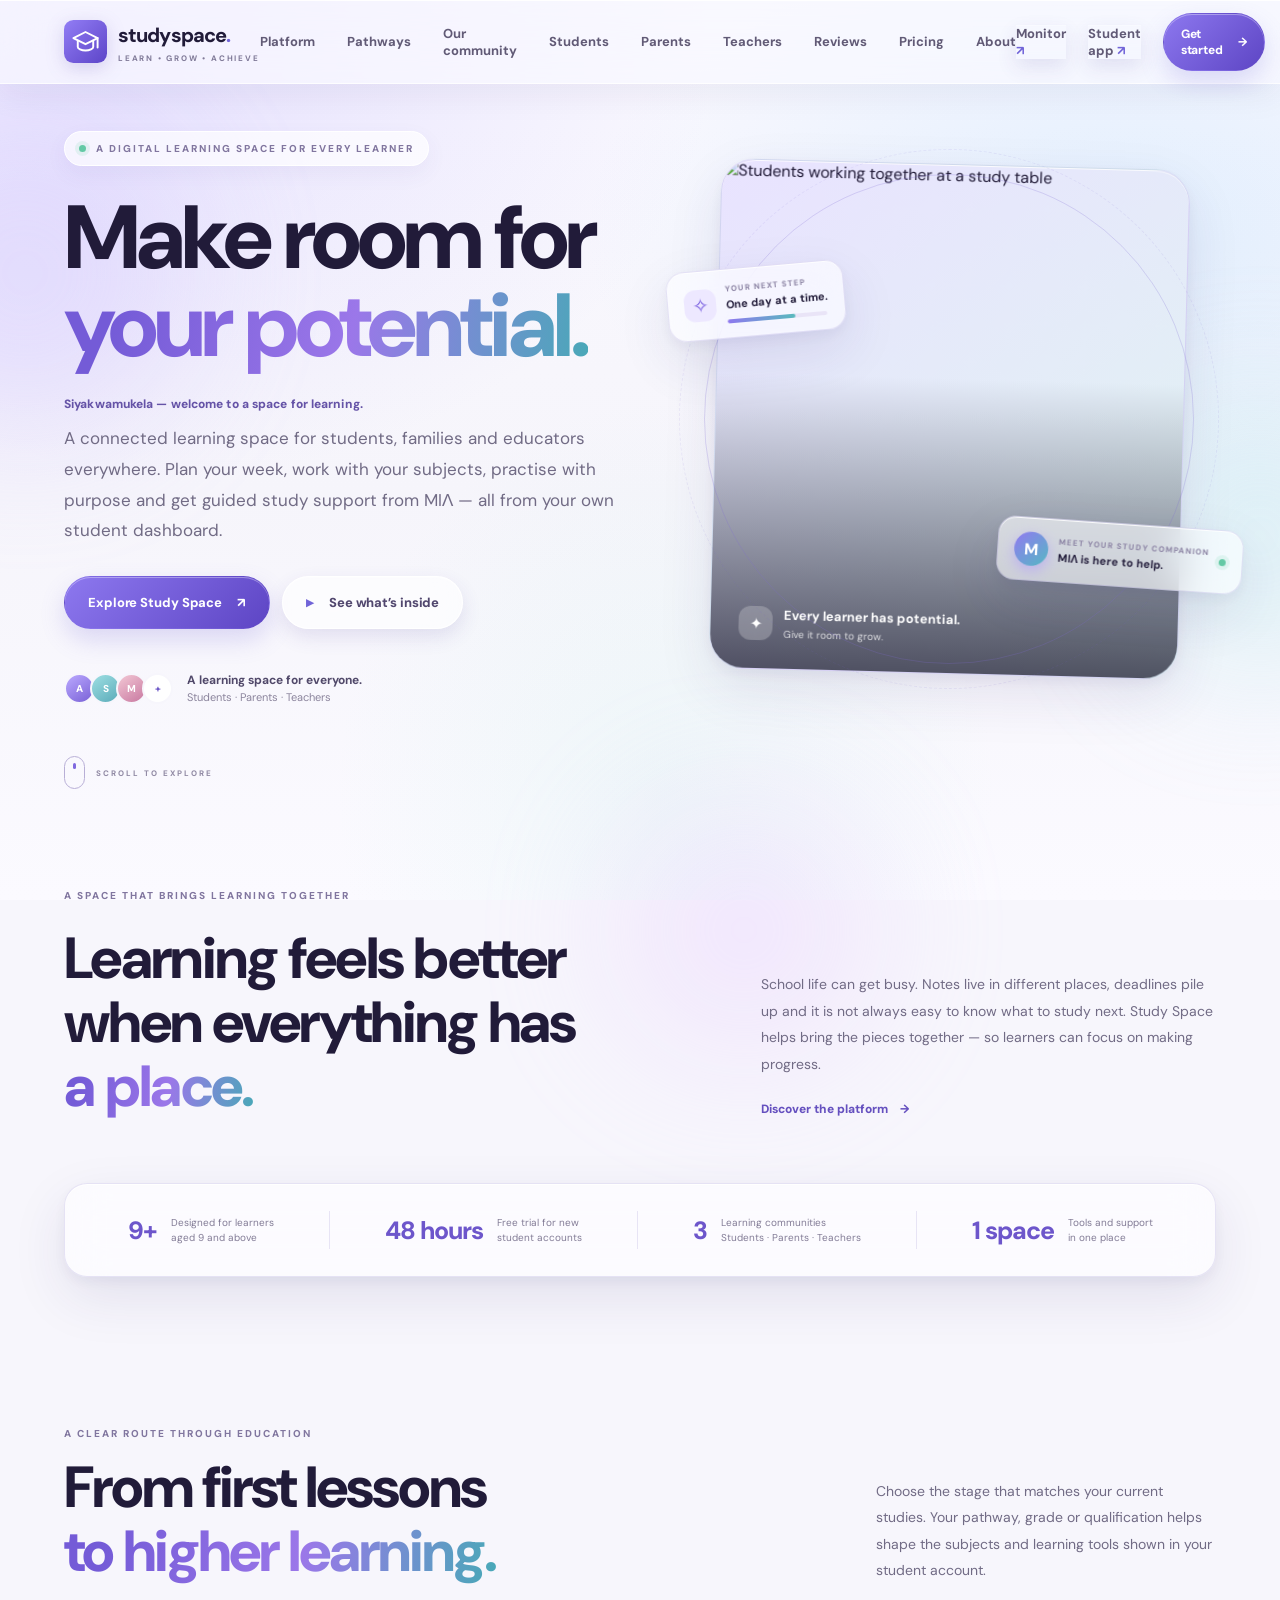
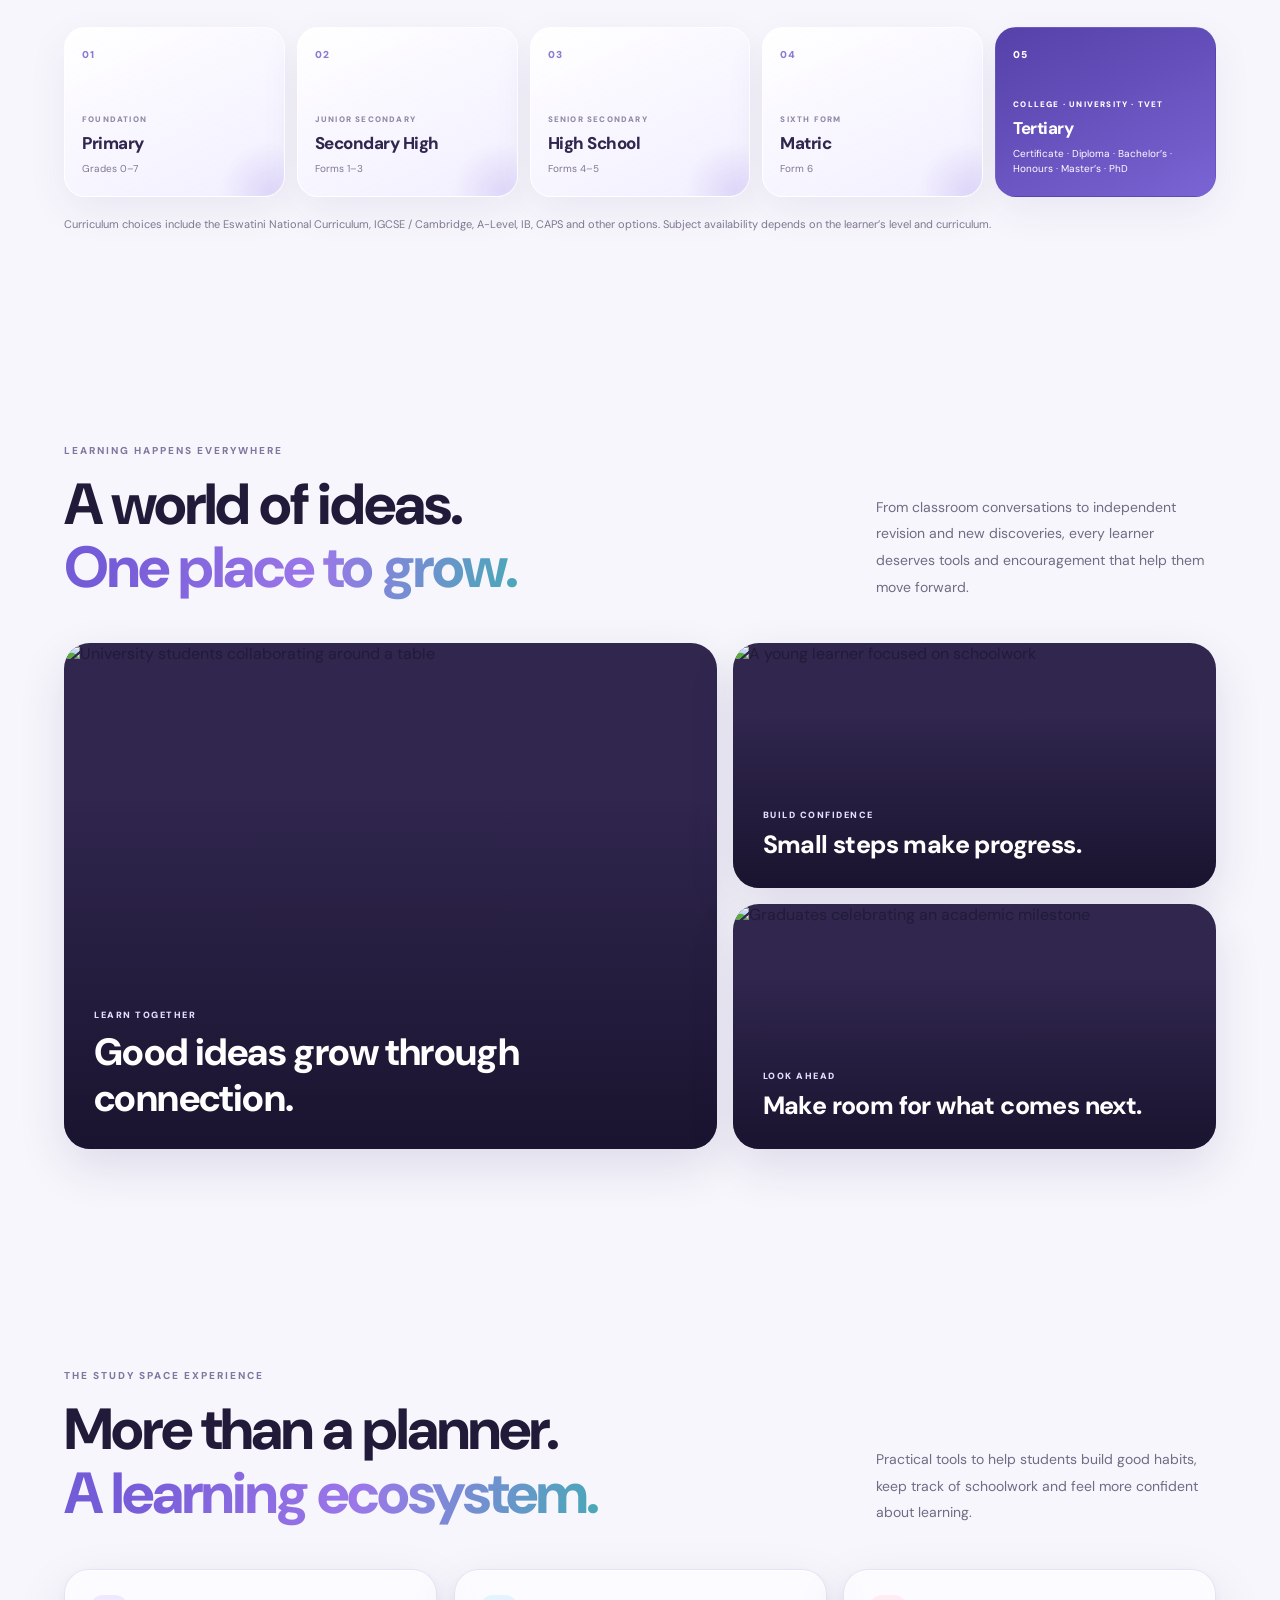
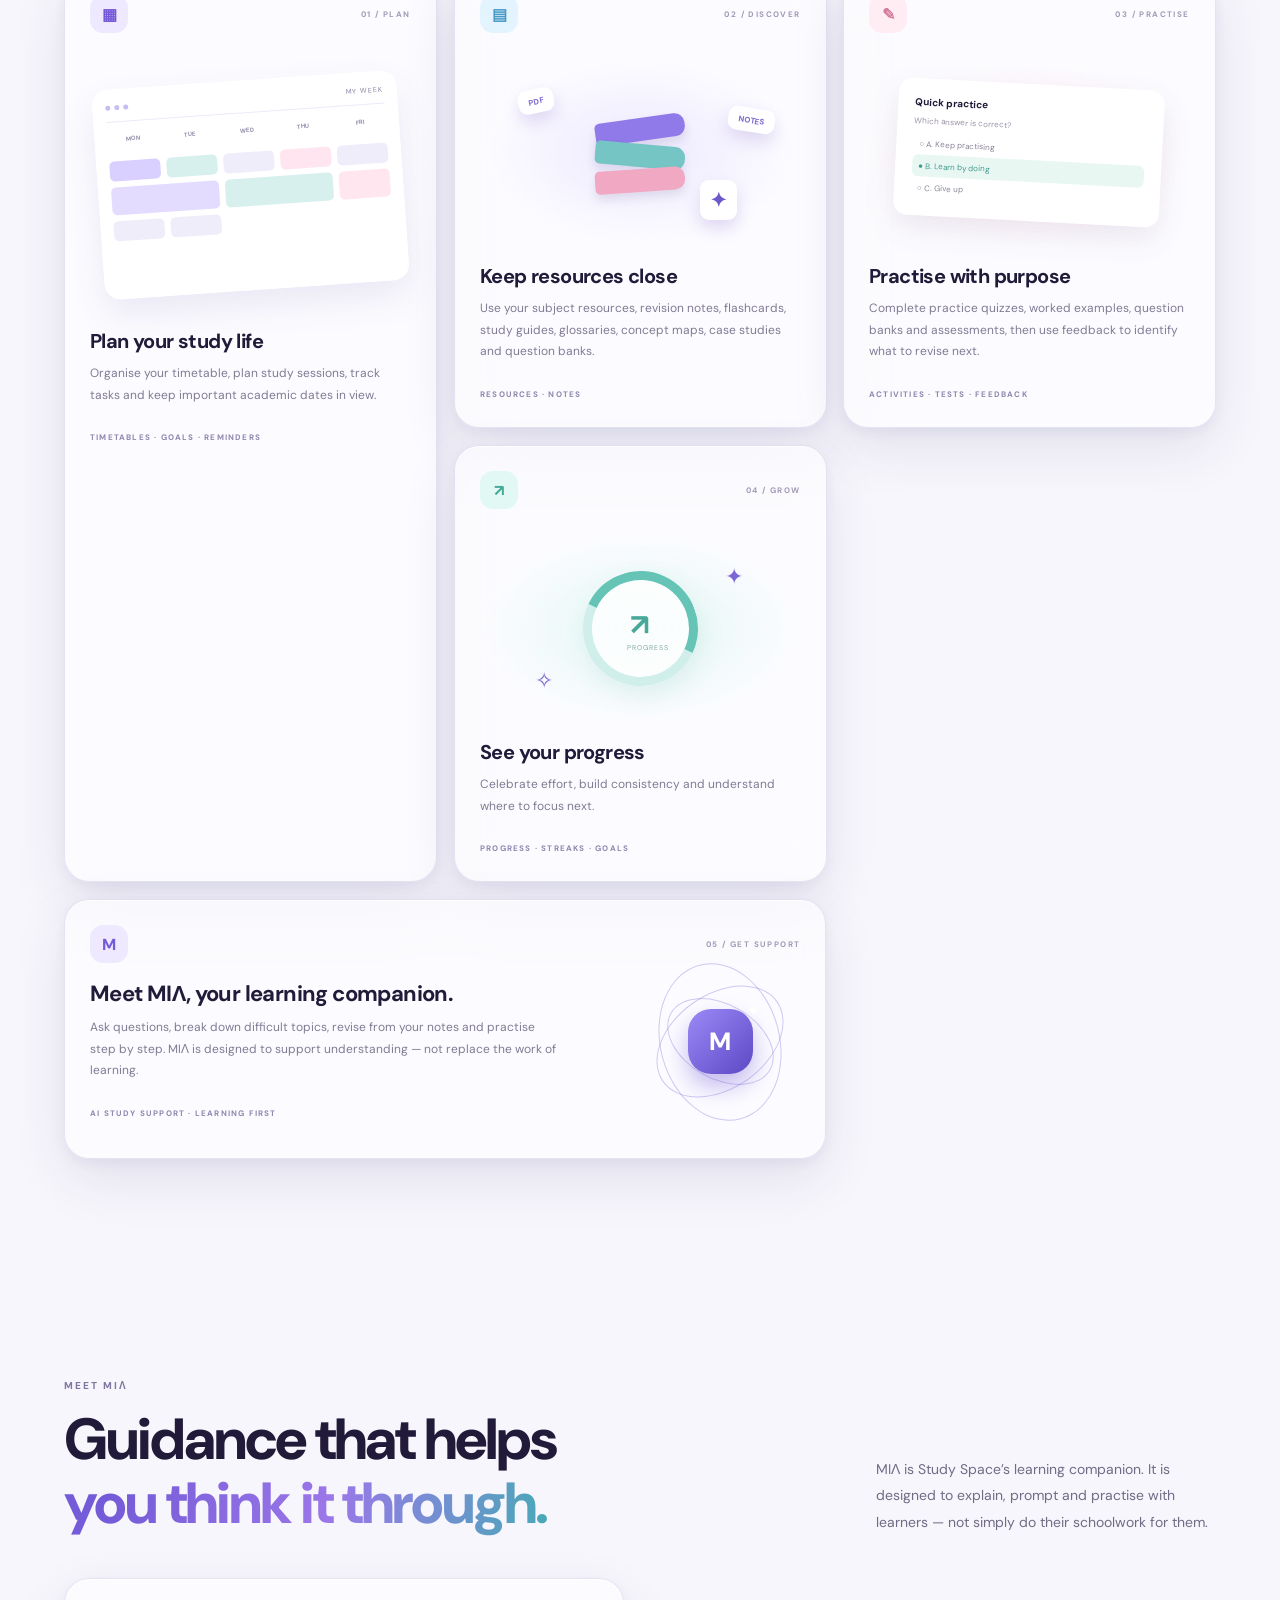
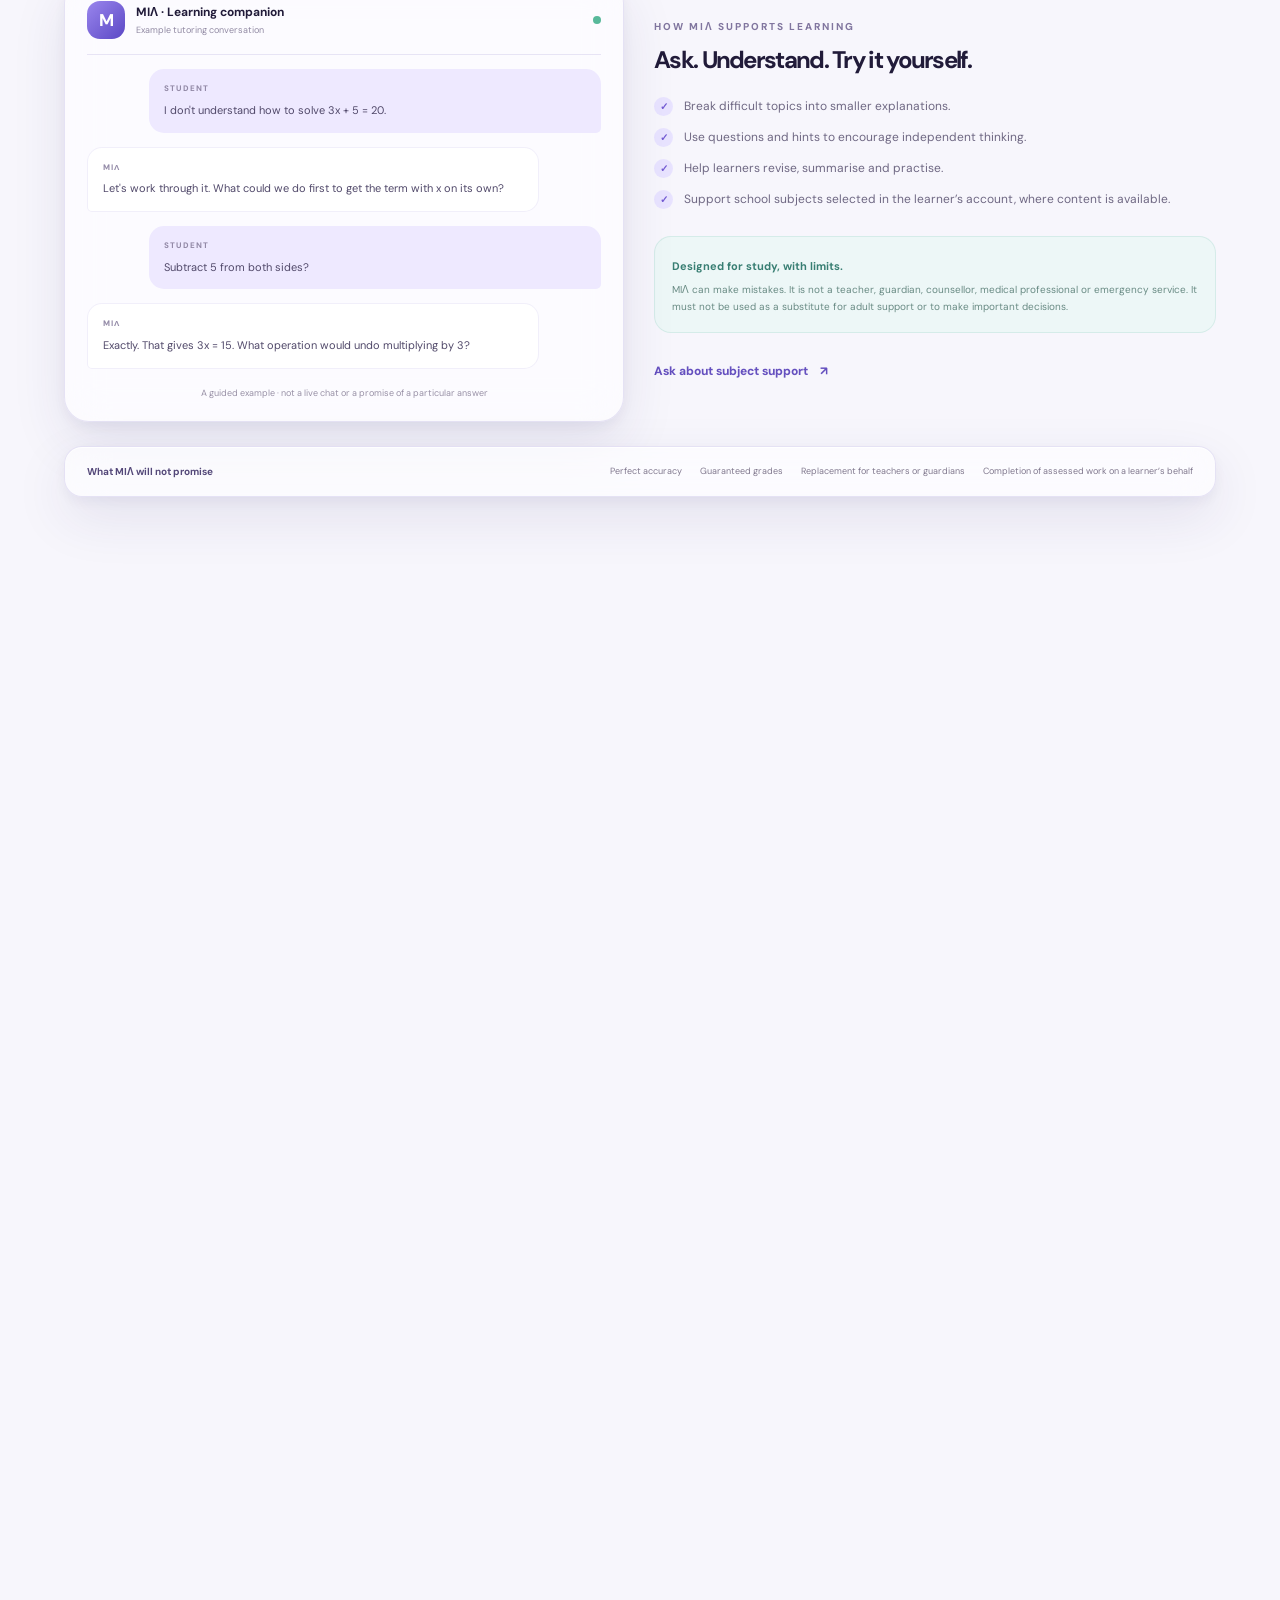
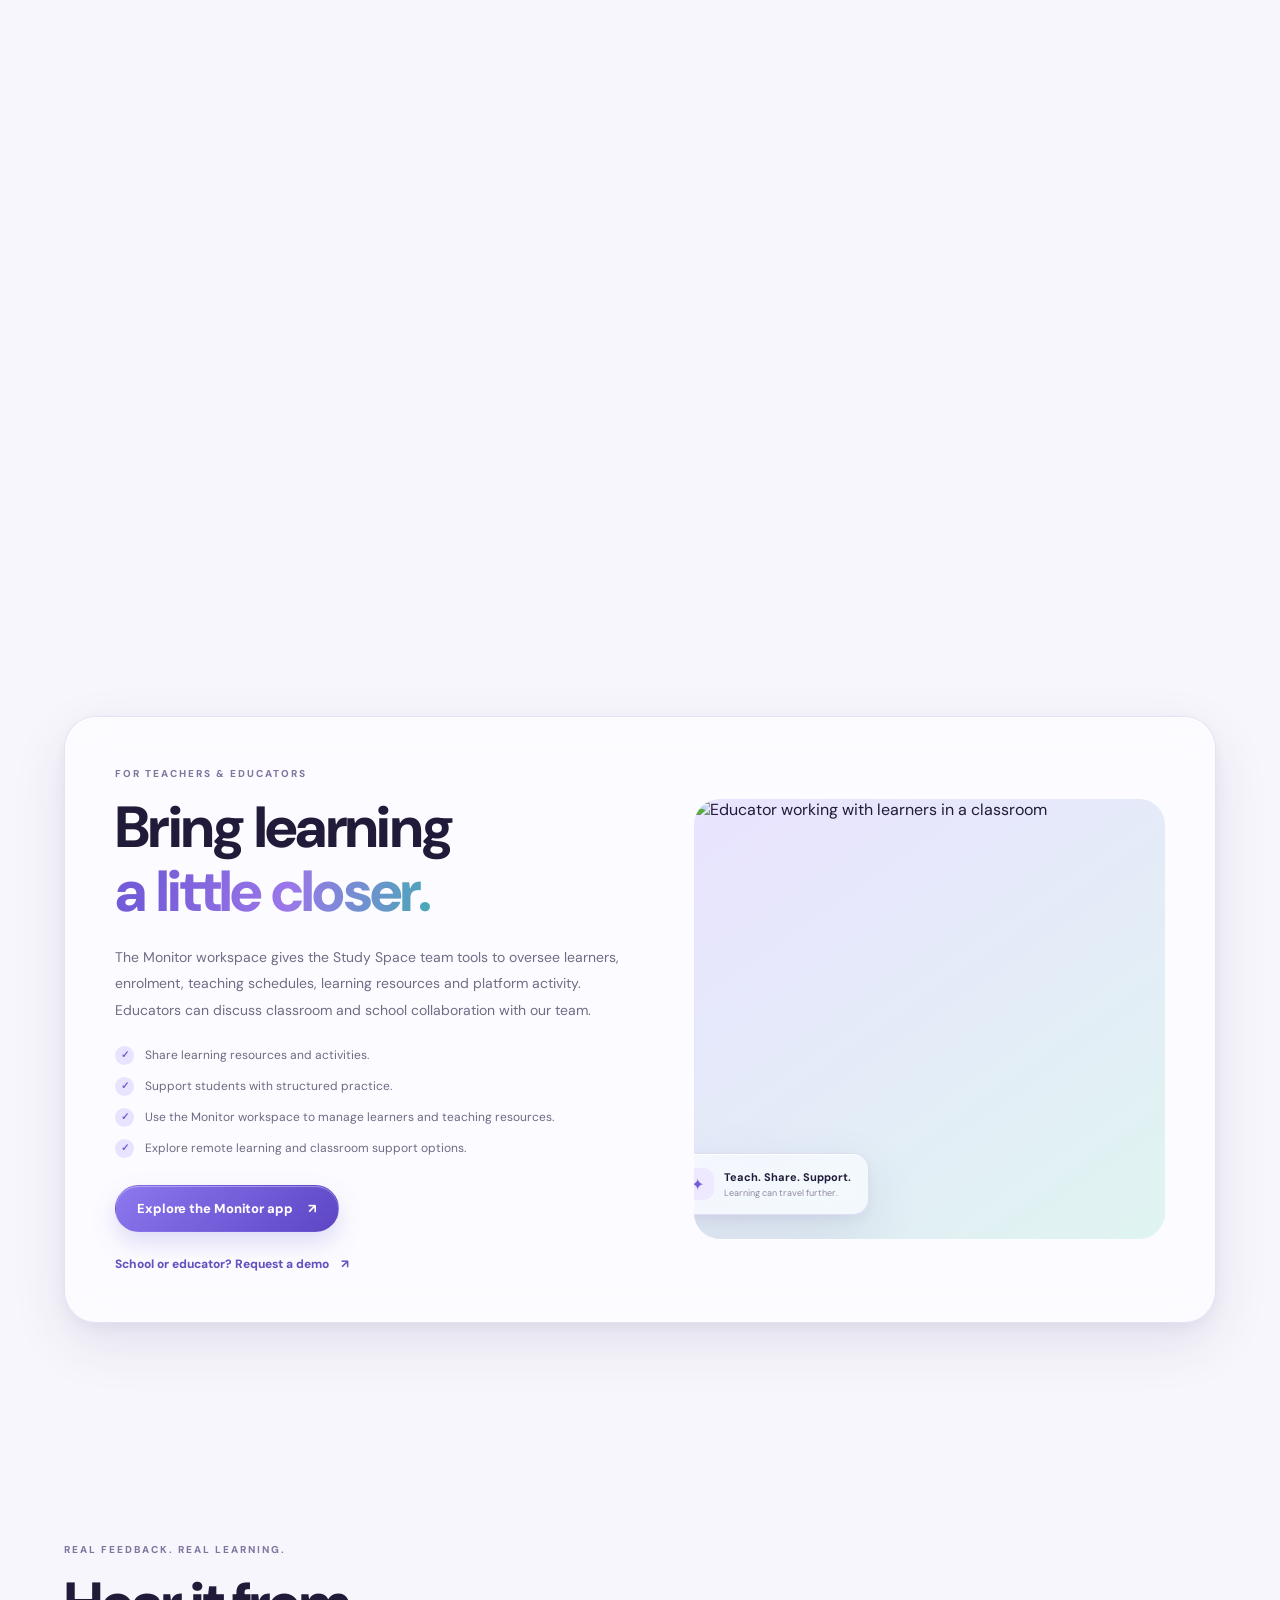
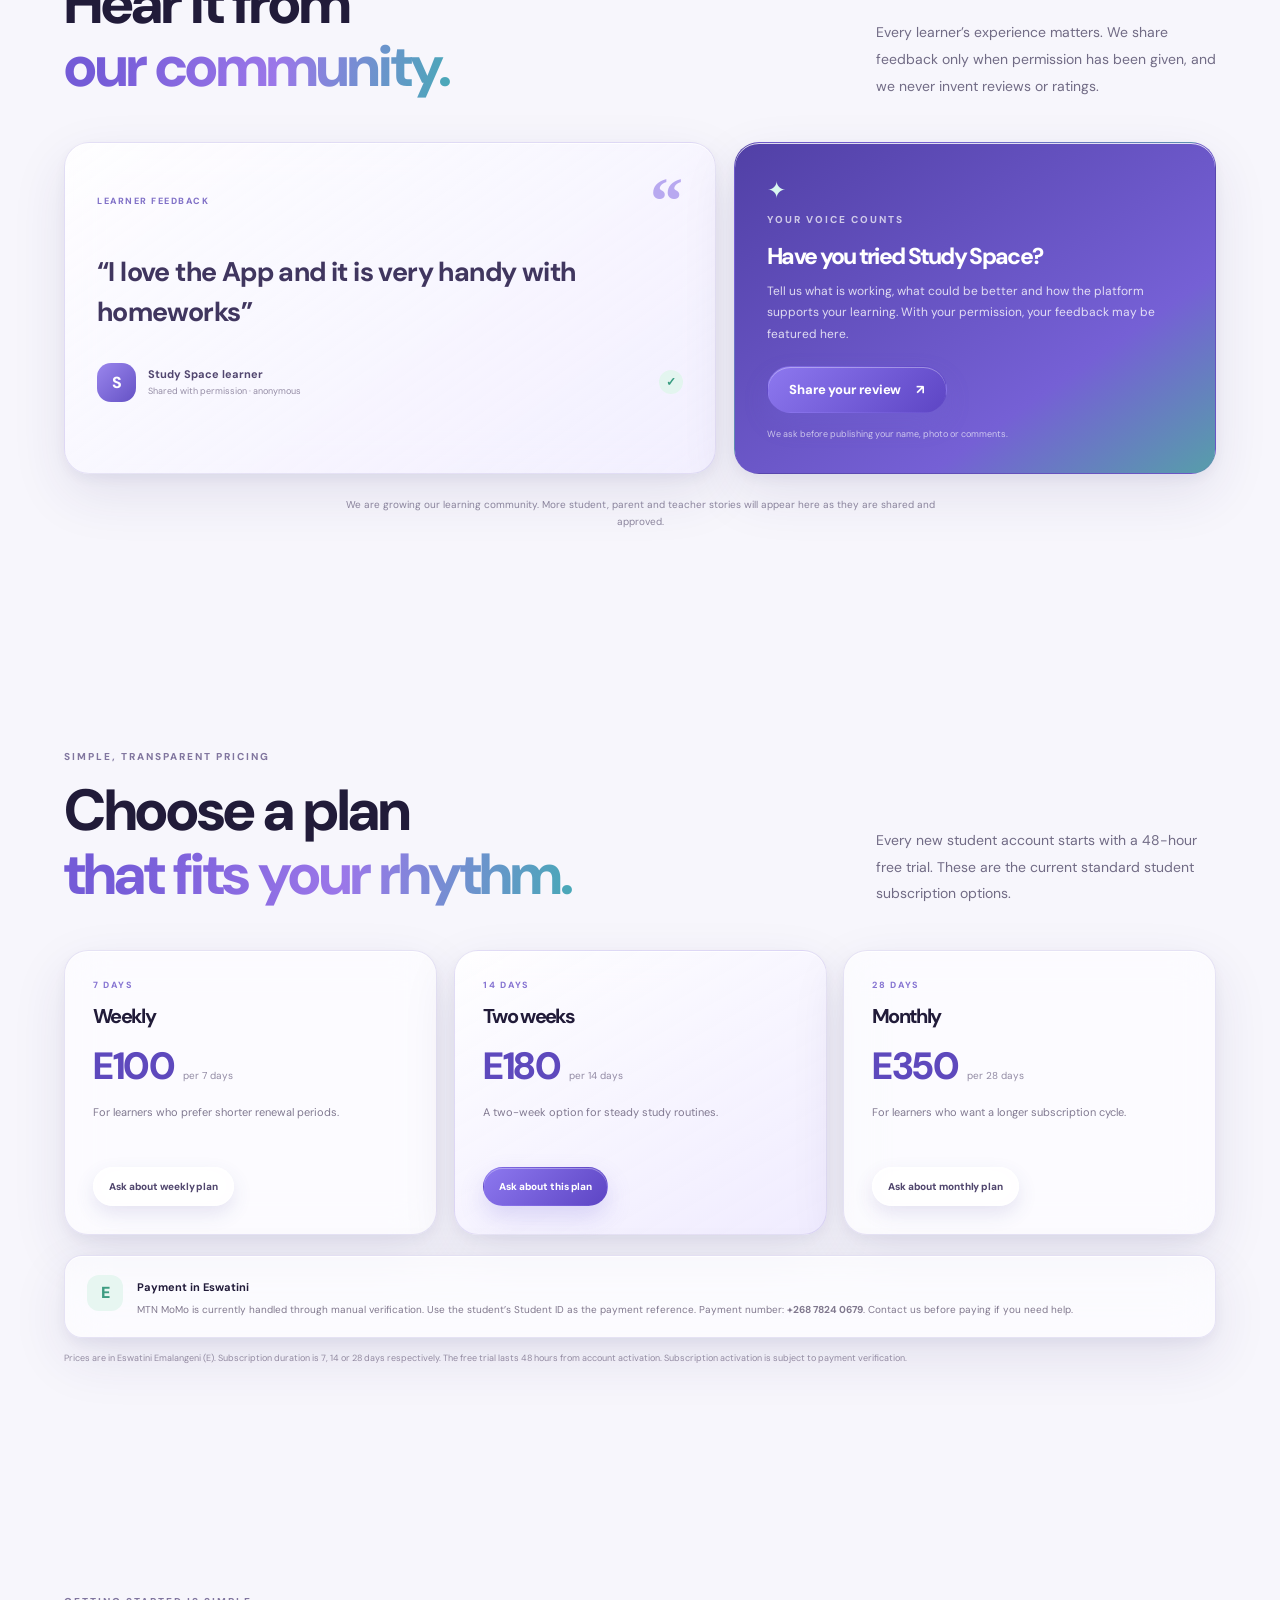
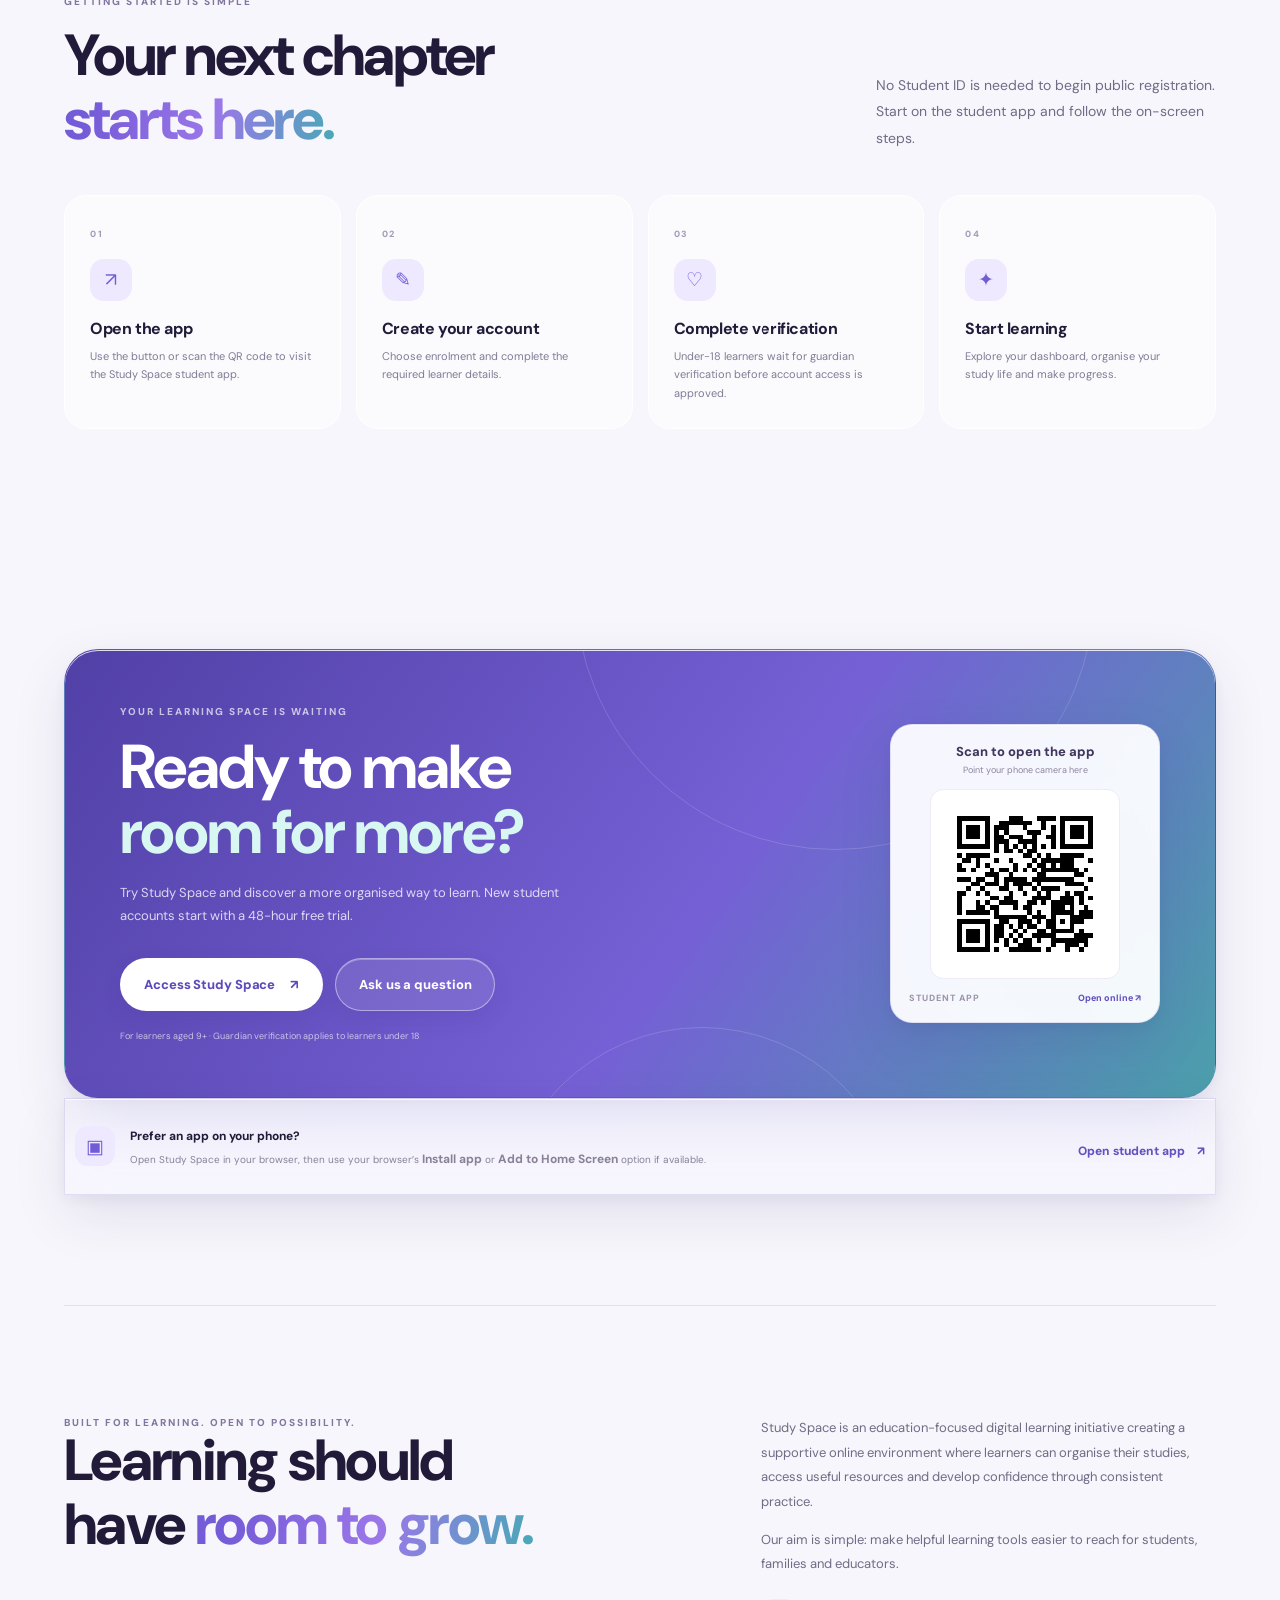
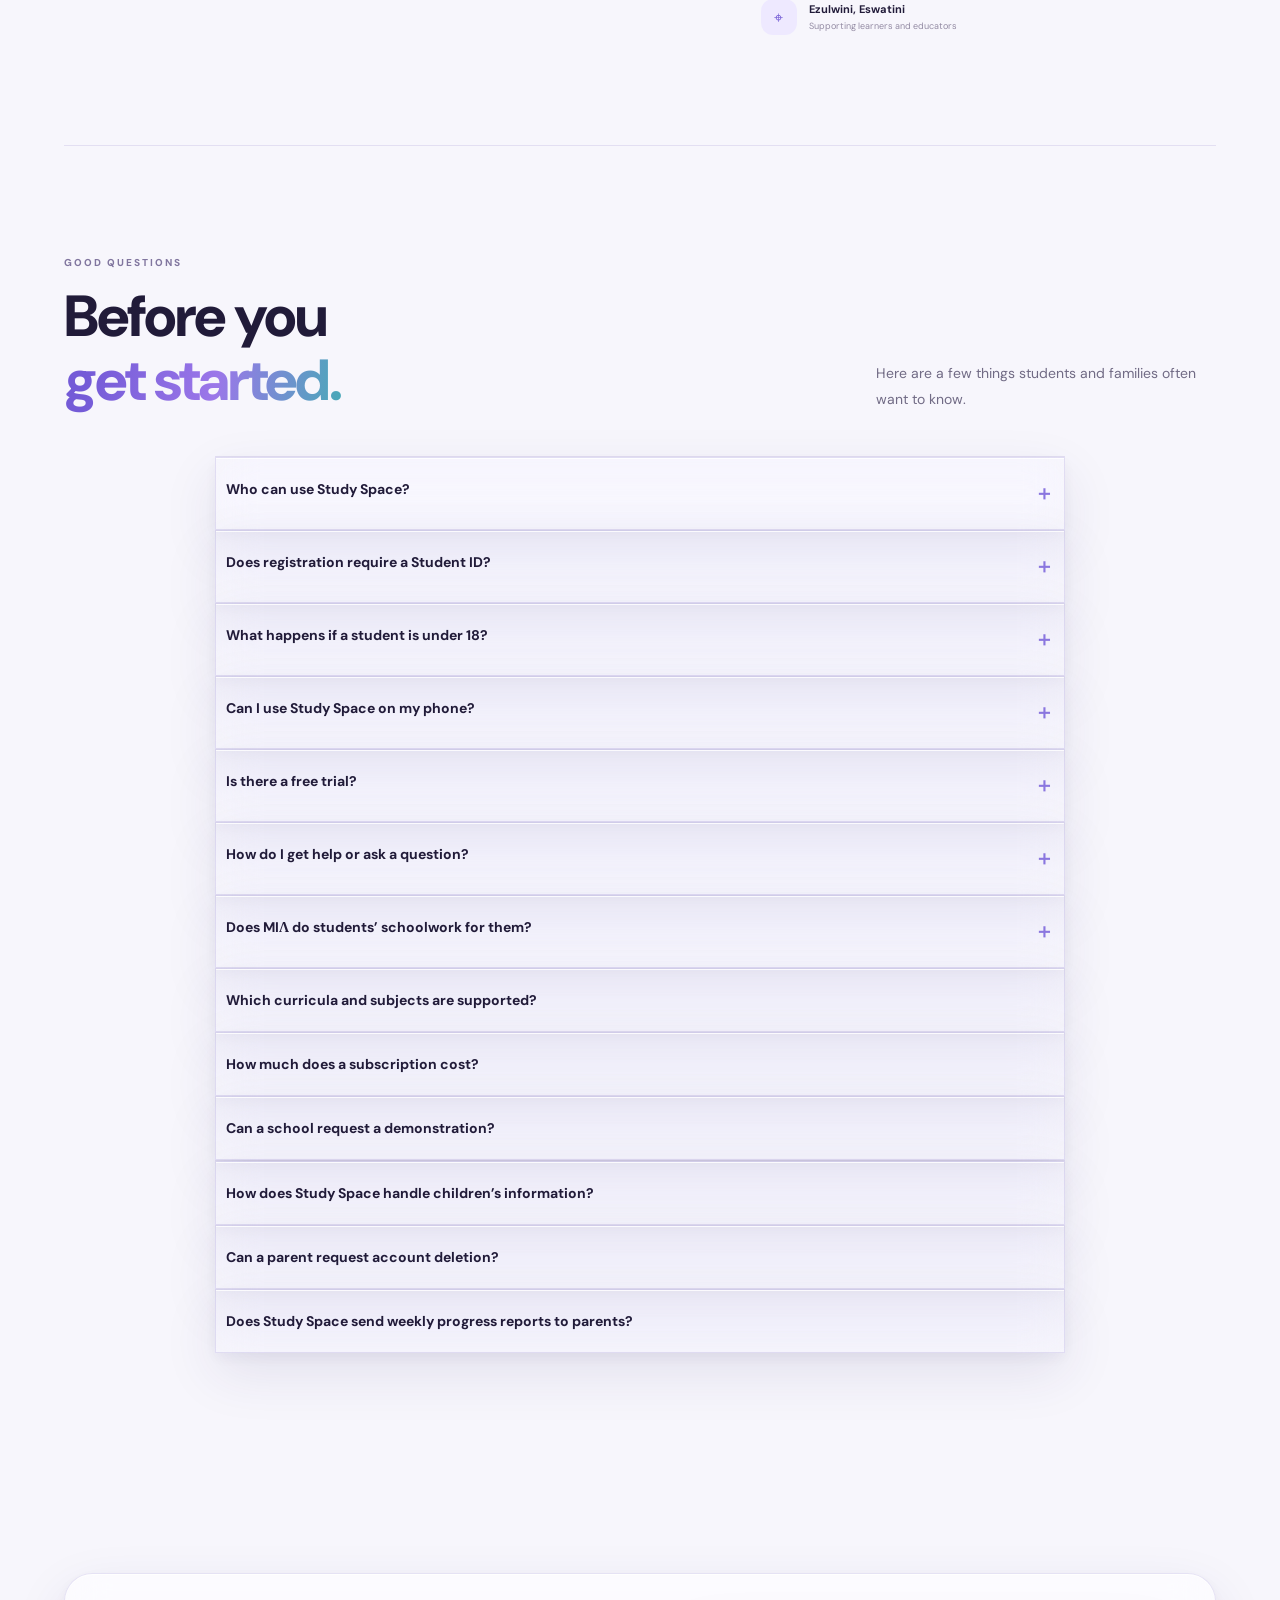
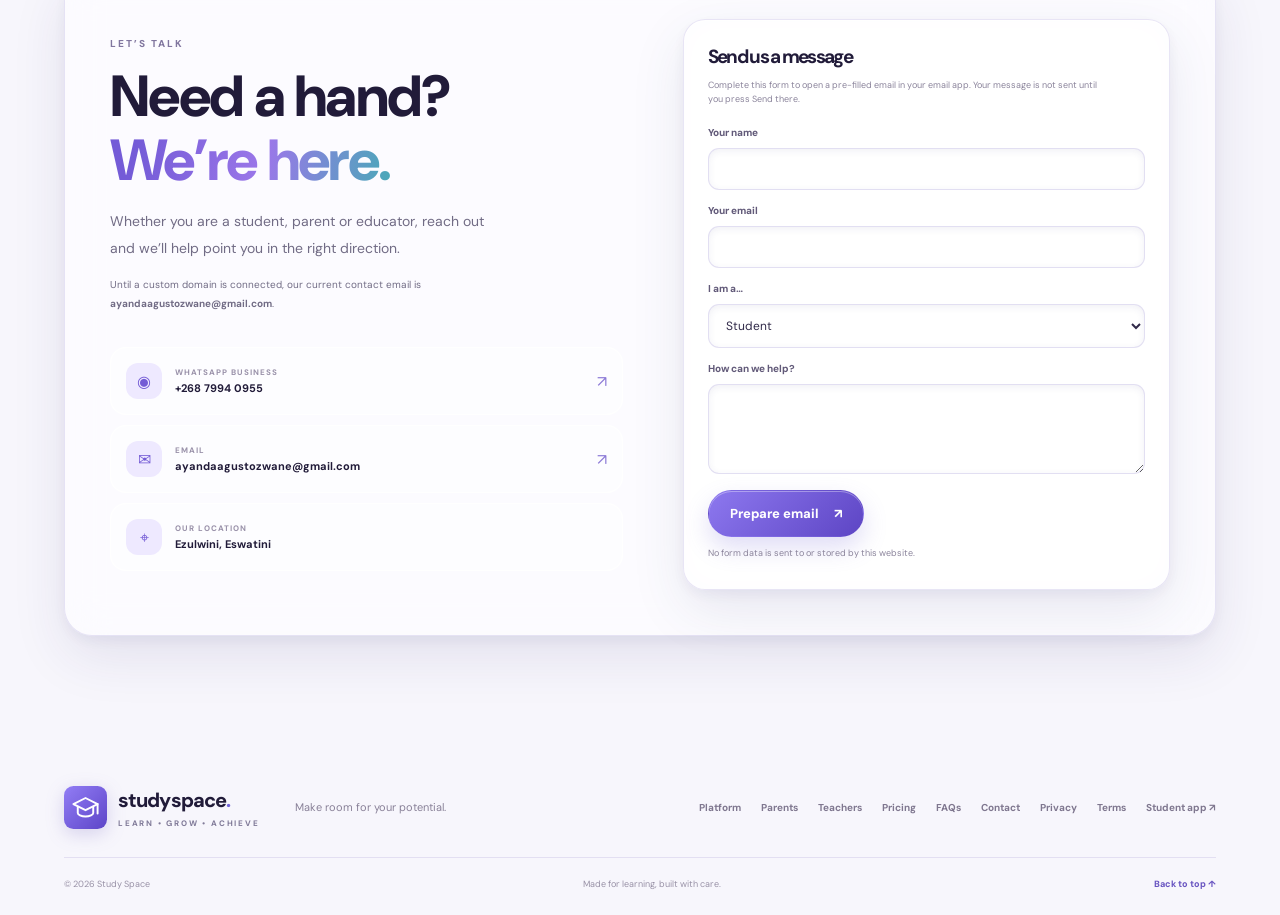
==== commit 44b5a81c: "site: align homepage trial policy with 48 hours" ====
--- a/index.html
+++ b/index.html
@@ -100,7 +100,7 @@
         <div class="reveal"><h2>Learning feels better<br>when everything has<br><span class="gradient-text">a place.</span></h2></div>
         <div class="welcome-text reveal"><p>School life can get busy. Notes live in different places, deadlines pile up and it is not always easy to know what to study next. Study Space helps bring the pieces together — so learners can focus on making progress.</p><a class="text-link" href="#platform">Discover the platform <span>→</span></a></div>
       </div>
-      <div class="stat-strip glass-panel reveal"><div><b>9+</b><span>Designed for learners<br>aged 9 and above</span></div><i></i><div><b>7 days</b><span>Free trial for new<br>student accounts</span></div><i></i><div><b>3</b><span>Learning communities<br>Students · Parents · Teachers</span></div><i></i><div><b>1 space</b><span>Tools and support<br>in one place</span></div></div>
+      <div class="stat-strip glass-panel reveal"><div><b>9+</b><span>Designed for learners<br>aged 9 and above</span></div><i></i><div><b>48 hours</b><span>Free trial for new<br>student accounts</span></div><i></i><div><b>3</b><span>Learning communities<br>Students · Parents · Teachers</span></div><i></i><div><b>1 space</b><span>Tools and support<br>in one place</span></div></div>
     </section>
 
     <section class="pathways section-wrap section-pad" id="pathways">
@@ -211,14 +211,14 @@
 
 
     <section class="pricing section-wrap section-pad" id="pricing">
-      <div class="section-heading reveal"><div><div class="section-kicker">SIMPLE, TRANSPARENT PRICING</div><h2>Choose a plan<br><span class="gradient-text">that fits your rhythm.</span></h2></div><p>Every new student account starts with a 7-day free trial. These are the current standard student subscription options.</p></div>
+      <div class="section-heading reveal"><div><div class="section-kicker">SIMPLE, TRANSPARENT PRICING</div><h2>Choose a plan<br><span class="gradient-text">that fits your rhythm.</span></h2></div><p>Every new student account starts with a 48-hour free trial. These are the current standard student subscription options.</p></div>
       <div class="pricing-grid">
         <article class="price-card glass-panel reveal"><span class="price-period">7 DAYS</span><h3>Weekly</h3><div class="price-amount"><strong>E100</strong><small>per 7 days</small></div><p>For learners who prefer shorter renewal periods.</p><a class="button button-glass" href="https://wa.me/26879940955?text=Hello%20Study%20Space%2C%20please%20help%20me%20with%20the%20weekly%20student%20subscription." target="_blank" rel="noopener">Ask about weekly plan</a></article>
         <article class="price-card price-featured glass-panel reveal"><span class="price-period">14 DAYS</span><h3>Two weeks</h3><div class="price-amount"><strong>E180</strong><small>per 14 days</small></div><p>A two-week option for steady study routines.</p><a class="button button-primary" href="https://wa.me/26879940955?text=Hello%20Study%20Space%2C%20please%20help%20me%20with%20the%20two-week%20student%20subscription." target="_blank" rel="noopener">Ask about this plan</a></article>
         <article class="price-card glass-panel reveal"><span class="price-period">28 DAYS</span><h3>Monthly</h3><div class="price-amount"><strong>E350</strong><small>per 28 days</small></div><p>For learners who want a longer subscription cycle.</p><a class="button button-glass" href="https://wa.me/26879940955?text=Hello%20Study%20Space%2C%20please%20help%20me%20with%20the%20monthly%20student%20subscription." target="_blank" rel="noopener">Ask about monthly plan</a></article>
       </div>
       <div class="payment-note glass-panel reveal"><span class="payment-icon">E</span><div><b>Payment in Eswatini</b><p>MTN MoMo is currently handled through manual verification. Use the student’s Student ID as the payment reference. Payment number: <strong>+268 7824 0679</strong>. Contact us before paying if you need help.</p></div></div>
-      <p class="pricing-footnote">Prices are in Eswatini Emalangeni (E). Subscription duration is 7, 14 or 28 days respectively. The free trial lasts 7 days from account activation. Subscription activation is subject to payment verification.</p>
+      <p class="pricing-footnote">Prices are in Eswatini Emalangeni (E). Subscription duration is 7, 14 or 28 days respectively. The free trial lasts 48 hours from account activation. Subscription activation is subject to payment verification.</p>
     </section>
 
     <section class="how section-wrap section-pad" id="how">
@@ -229,7 +229,7 @@
     <section class="get-started section-wrap section-pad" id="get-started">
       <div class="start-card glass-panel reveal">
         <div class="start-orb start-orb-a"></div><div class="start-orb start-orb-b"></div>
-        <div class="start-copy"><div class="section-kicker">YOUR LEARNING SPACE IS WAITING</div><h2>Ready to make<br><span>room for more?</span></h2><p>Try Study Space and discover a more organised way to learn. New student accounts start with a 7-day free trial.</p><div class="hero-actions"><a class="button button-white button-large" href="https://mayendzeke.github.io/planner/" target="_blank" rel="noopener">Access Study Space <span>↗</span></a><a class="button button-outline-light button-large" href="https://wa.me/26879940955?text=Hello%20Study%20Space%2C%20I%20would%20like%20help%20getting%20started." target="_blank" rel="noopener">Ask us a question</a></div><small class="start-small">For learners aged 9+ · Guardian verification applies to learners under 18</small></div>
+        <div class="start-copy"><div class="section-kicker">YOUR LEARNING SPACE IS WAITING</div><h2>Ready to make<br><span>room for more?</span></h2><p>Try Study Space and discover a more organised way to learn. New student accounts start with a 48-hour free trial.</p><div class="hero-actions"><a class="button button-white button-large" href="https://mayendzeke.github.io/planner/" target="_blank" rel="noopener">Access Study Space <span>↗</span></a><a class="button button-outline-light button-large" href="https://wa.me/26879940955?text=Hello%20Study%20Space%2C%20I%20would%20like%20help%20getting%20started." target="_blank" rel="noopener">Ask us a question</a></div><small class="start-small">For learners aged 9+ · Guardian verification applies to learners under 18</small></div>
         <div class="qr-card"><div class="qr-heading"><b>Scan to open the app</b><span>Point your phone camera here</span></div><div class="qr-frame"><img src="./assets/app-qr.svg" alt="QR code linking to the Study Space student app" loading="lazy"></div><div class="qr-link"><span>STUDENT APP</span><a href="https://mayendzeke.github.io/planner/" target="_blank" rel="noopener">Open online ↗</a></div></div>
       </div>
       <div class="install-row reveal"><div><span class="install-icon">▣</span><div><b>Prefer an app on your phone?</b><p>Open Study Space in your browser, then use your browser’s <b>Install app</b> or <b>Add to Home Screen</b> option if available.</p></div></div><a class="text-link" href="https://mayendzeke.github.io/planner/" target="_blank" rel="noopener">Open student app <span>↗</span></a></div>
@@ -246,11 +246,11 @@
         <details><summary>Does registration require a Student ID?<span>＋</span></summary><p>No Student ID is needed to begin public enrolment. Follow the registration steps in the student app. A Student ID is generated during the enrolment process.</p></details>
         <details><summary>What happens if a student is under 18?<span>＋</span></summary><p>The account must go through guardian verification before student access is approved. The Study Space team can assist with the in-person approval process.</p></details>
         <details><summary>Can I use Study Space on my phone?<span>＋</span></summary><p>Yes. Open the student app in a mobile browser. If your browser and device support installation, use its Install app or Add to Home Screen option. You can also continue using it online.</p></details>
-        <details><summary>Is there a free trial?<span>＋</span></summary><p>New student accounts start with a 7-day free trial. Subscription details are available inside the student app.</p></details>
+        <details><summary>Is there a free trial?<span>＋</span></summary><p>New student accounts start with a 48-hour free trial. Subscription details are available inside the student app.</p></details>
         <details><summary>How do I get help or ask a question?<span>＋</span></summary><p>Contact Study Space on WhatsApp at +268 7994 0955 or email ayandaagustozwane@gmail.com.</p></details>
         <details><summary>Does MIΛ do students’ schoolwork for them?<span>＋</span></summary><p>MIΛ is intended as a learning companion. It can help explain ideas and support study, but students should use it to understand their work and develop their own skills.</p></details>
       <details><summary>Which curricula and subjects are supported?</summary><p>Study Space supports learners across Primary (Grades 0–7), Secondary High (Forms 1–3), High School (Forms 4–5), Matric / Sixth Form (Form 6) and Tertiary study. Tertiary pathways include certificates, diplomas, bachelor’s, honours, master’s and doctoral study. Curriculum and subject options vary by level, and a profile option does not guarantee that every syllabus resource is available. Contact us to confirm support for a particular school, qualification or subject.</p></details>
-        <details><summary>How much does a subscription cost?</summary><p>Current plans are E100 for 7 days, E180 for 14 days and E350 for 28 days. New accounts receive a 7-day free trial. MTN MoMo payments are manually verified using the Student ID as the payment reference.</p></details>
+        <details><summary>How much does a subscription cost?</summary><p>Current plans are E100 for 7 days, E180 for 14 days and E350 for 28 days. New accounts receive a 48-hour free trial. MTN MoMo payments are manually verified using the Student ID as the payment reference.</p></details>
         <details><summary>Can a school request a demonstration?</summary><p>Yes. Teachers and school representatives can contact Study Space on WhatsApp to request a demo and discuss group enrolment or school pricing.</p></details>
       </div>
     <div class="faq-list reveal">
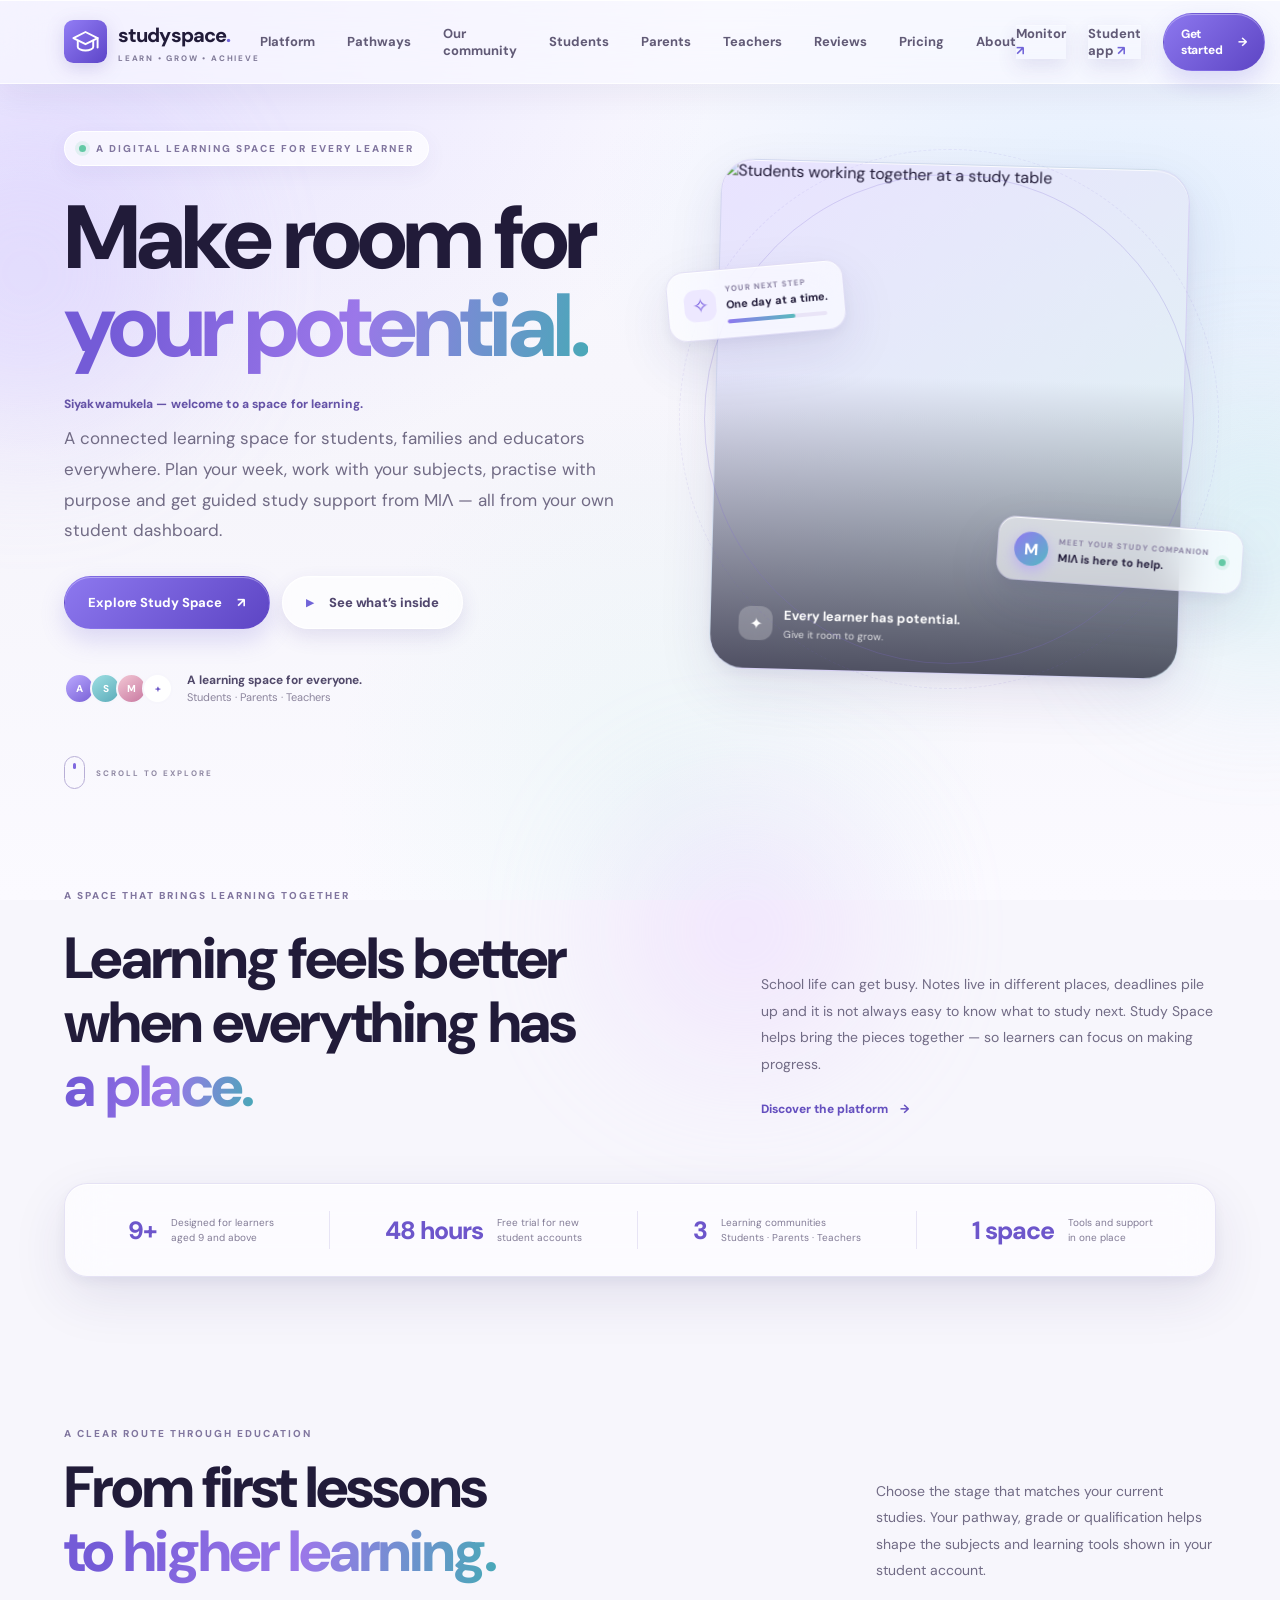
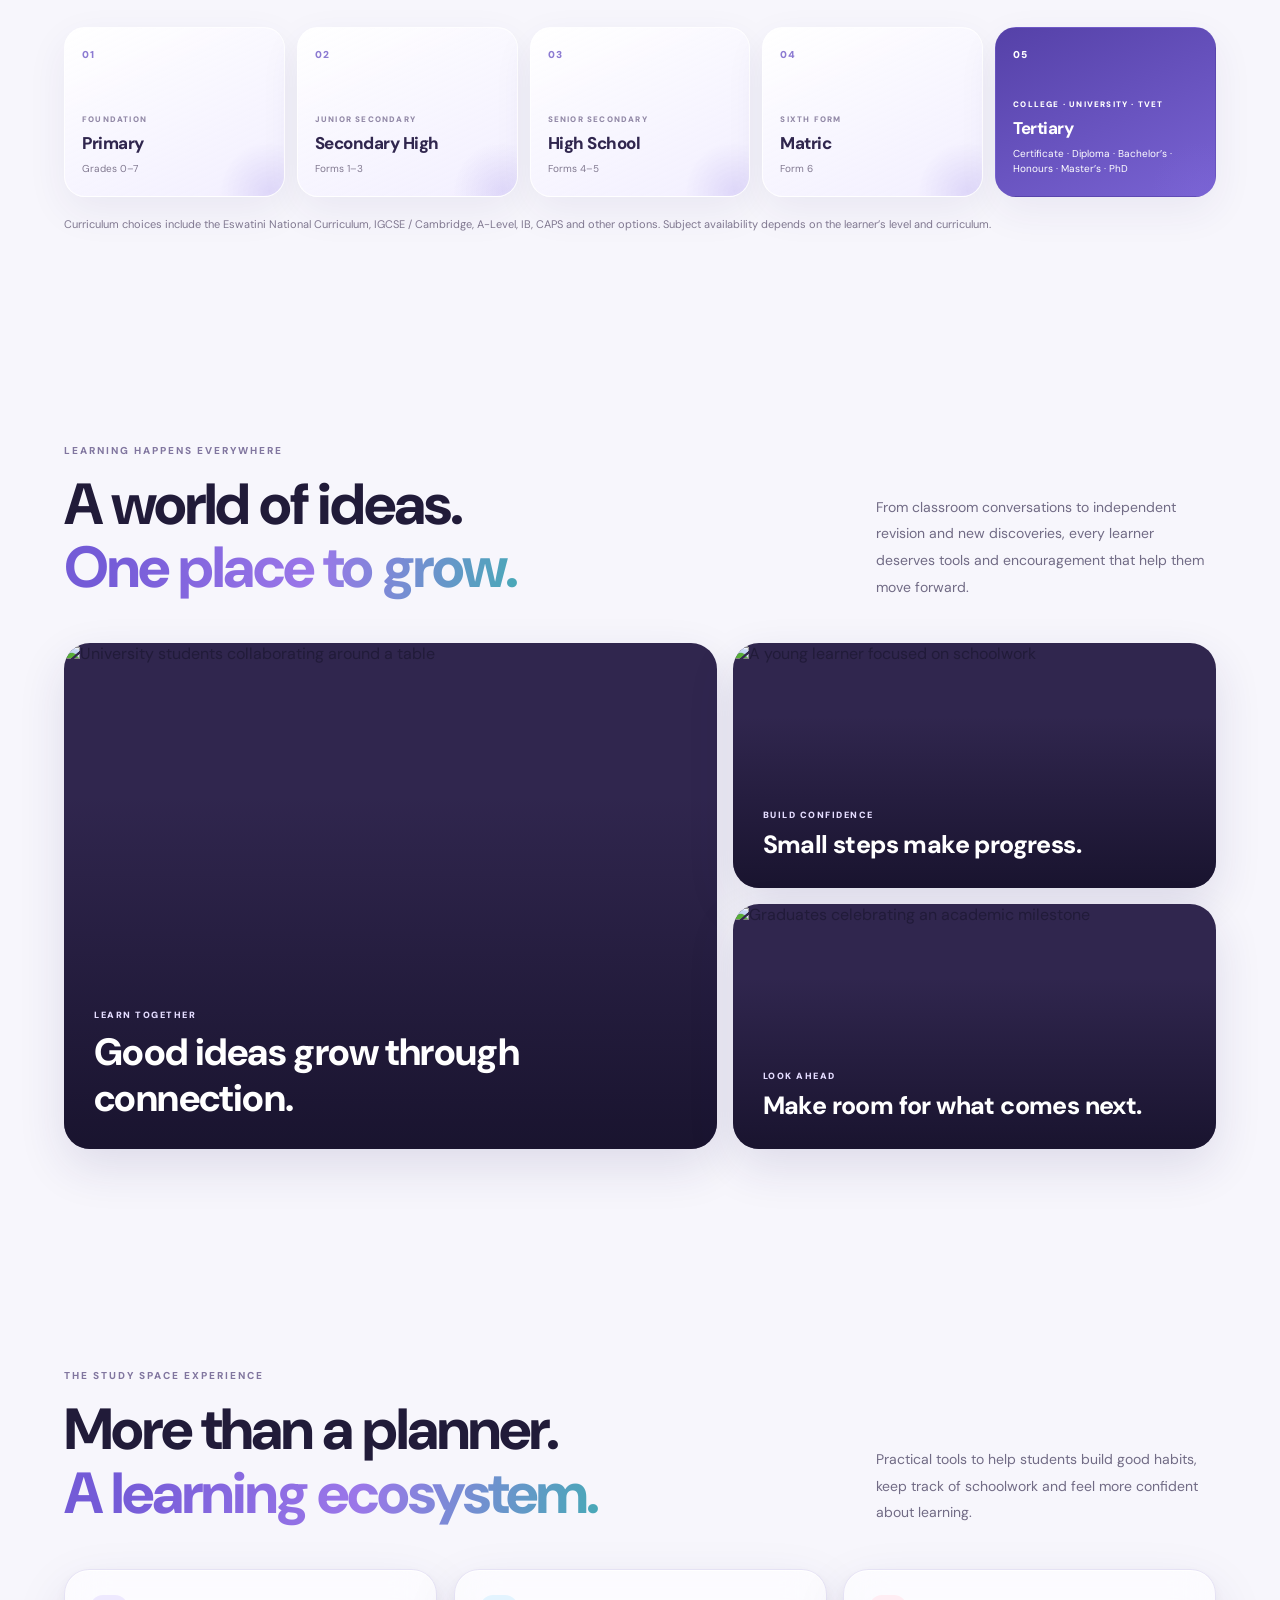
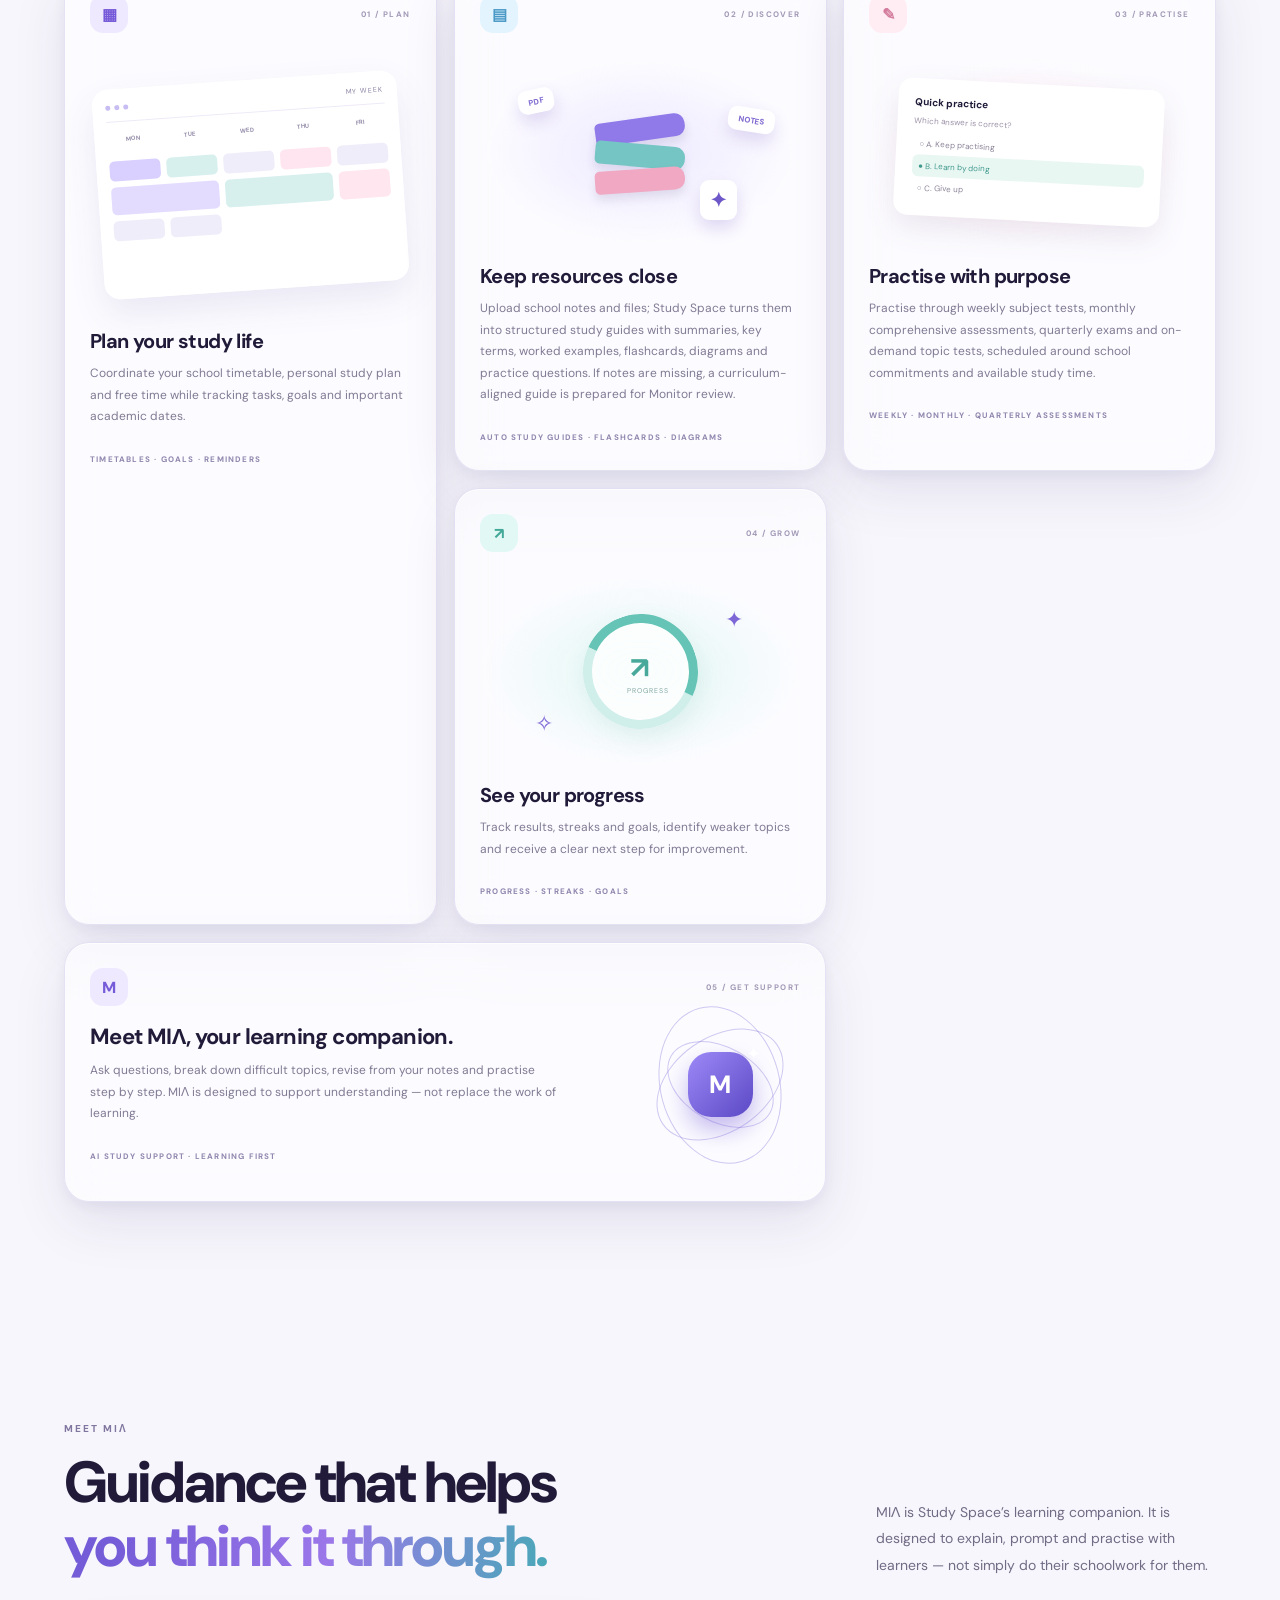
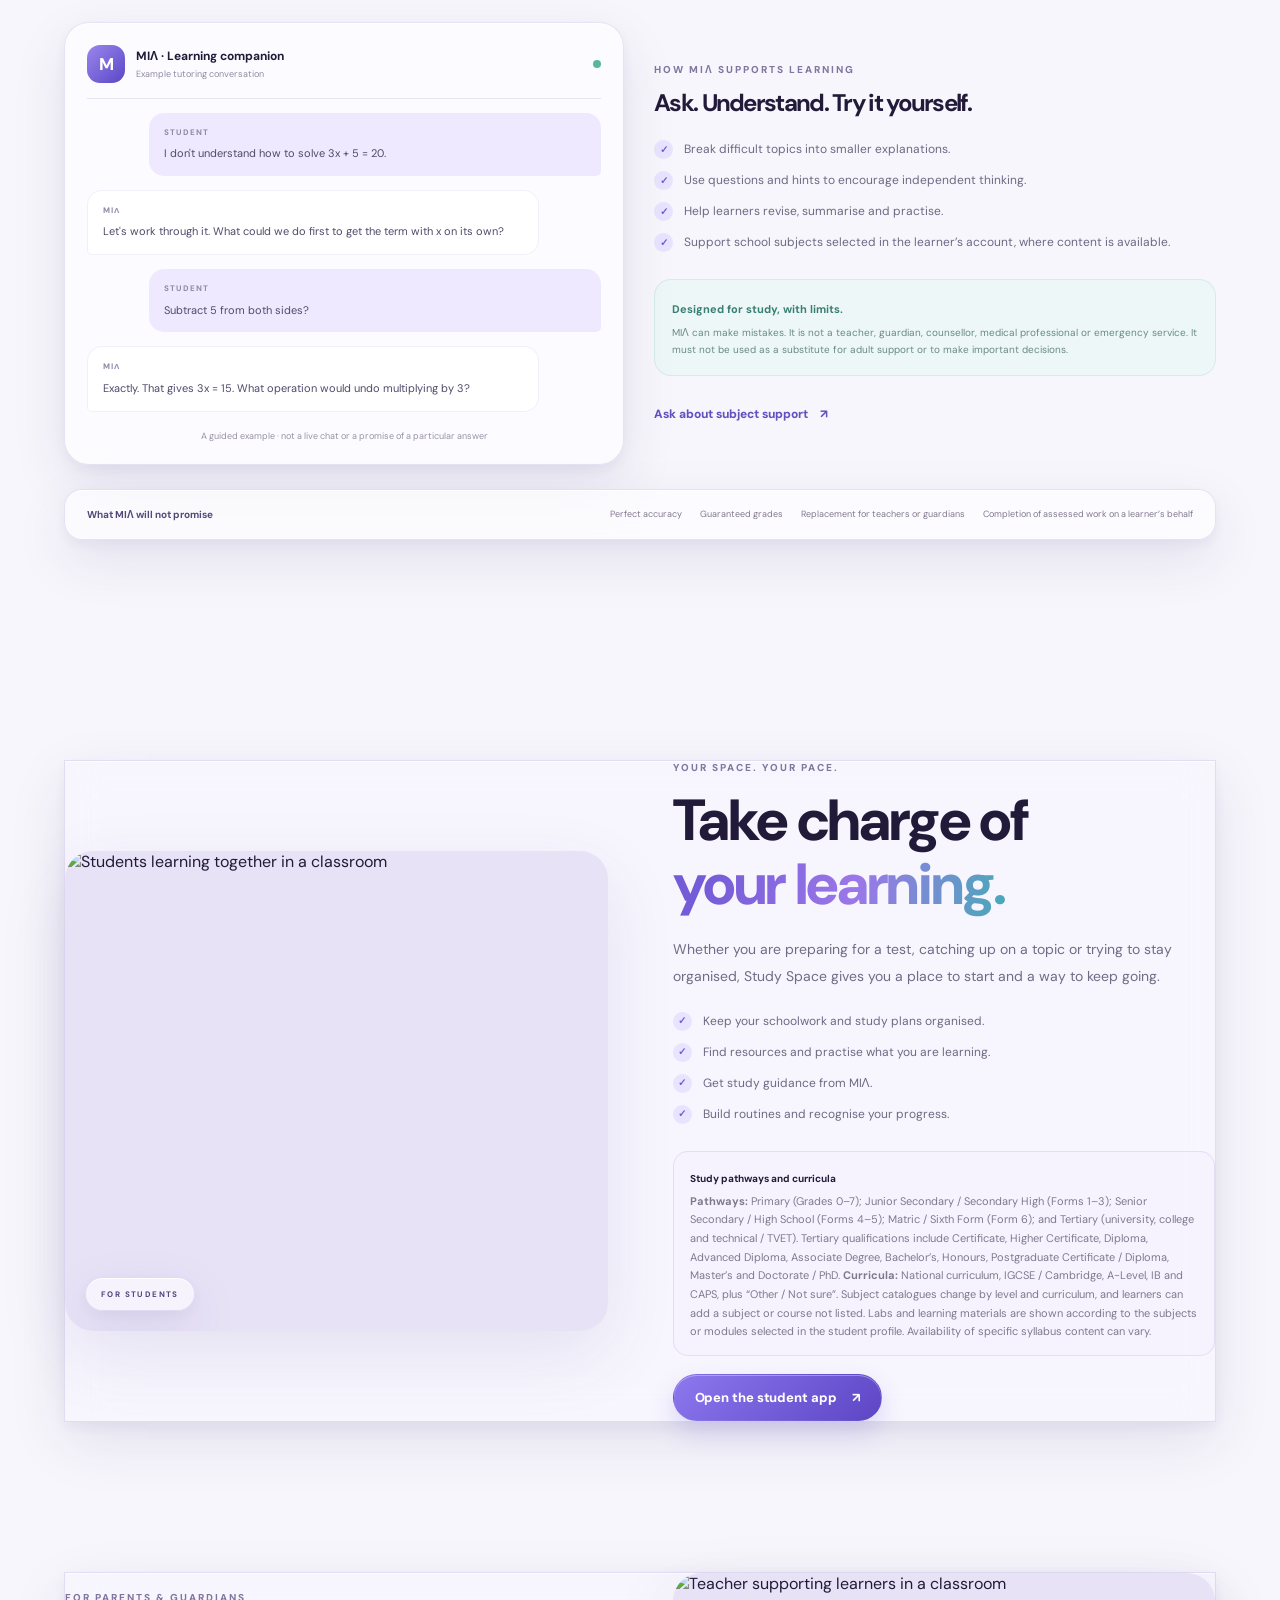
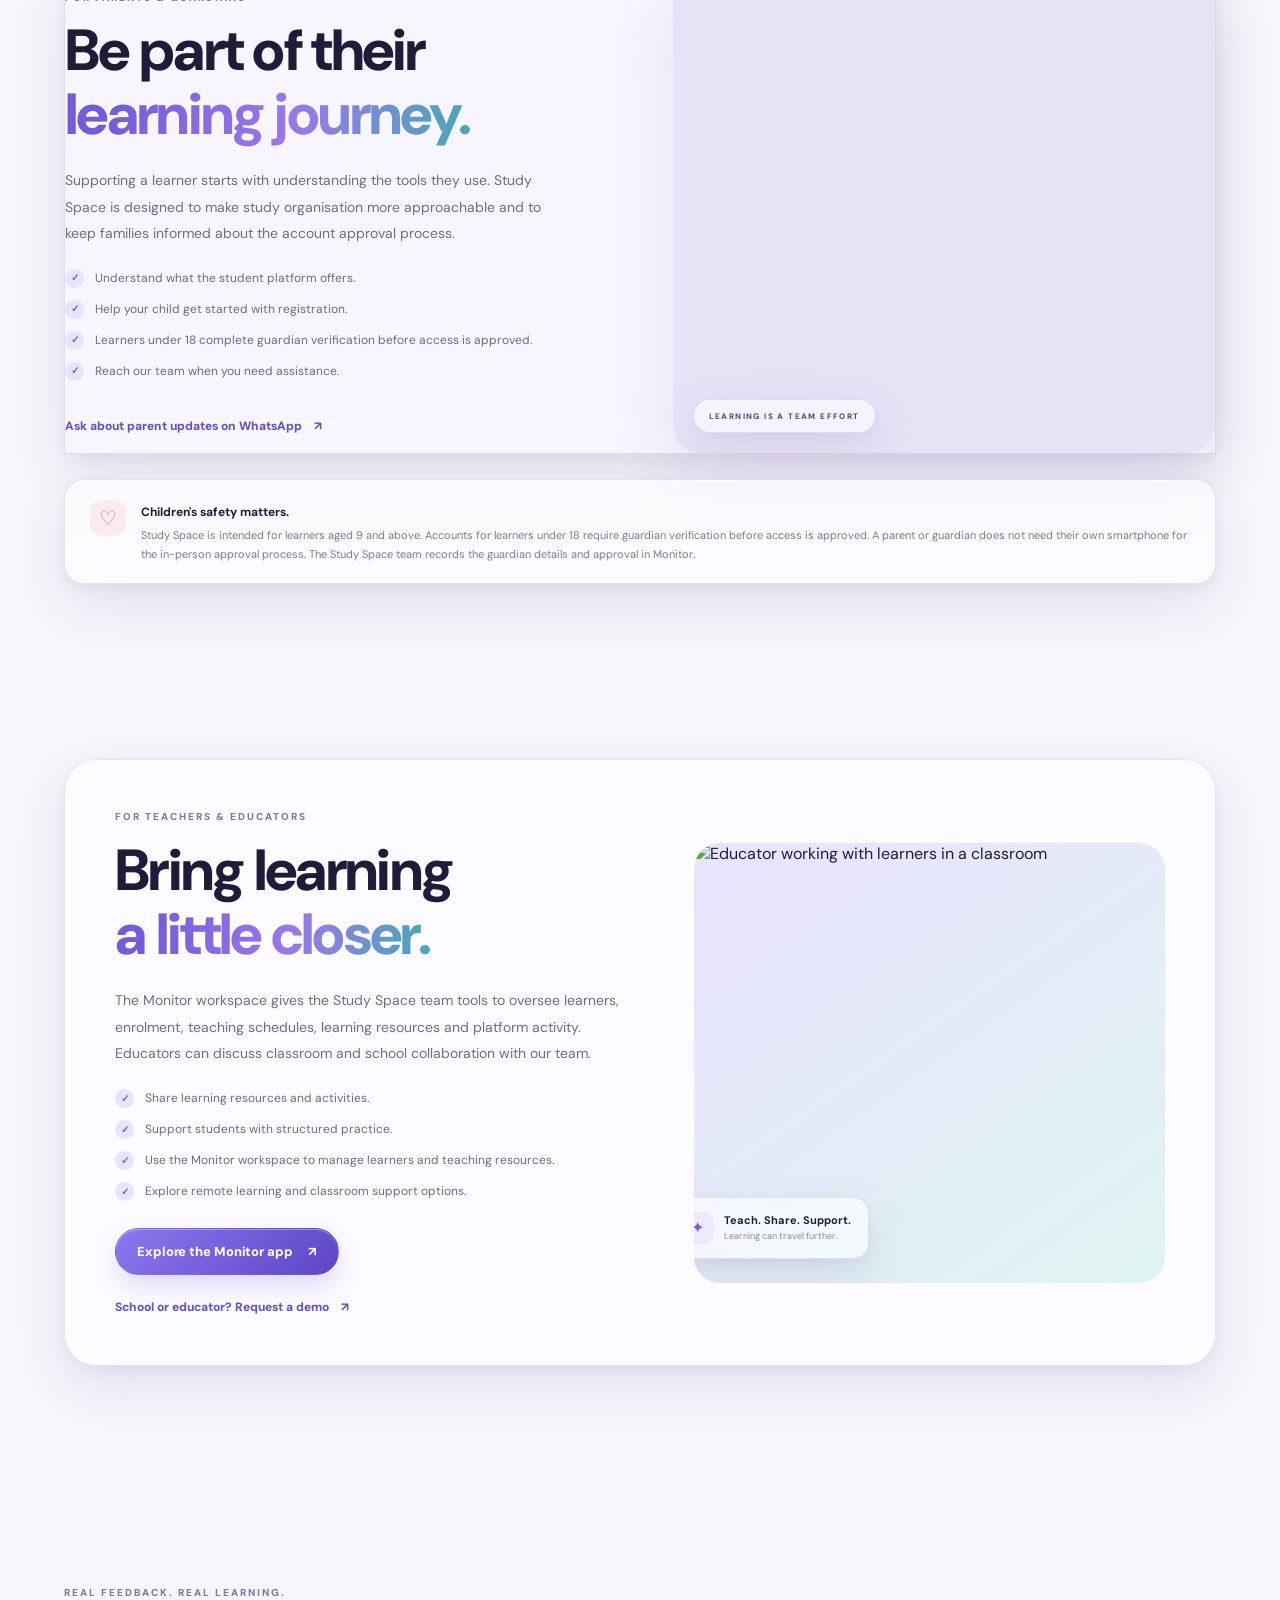
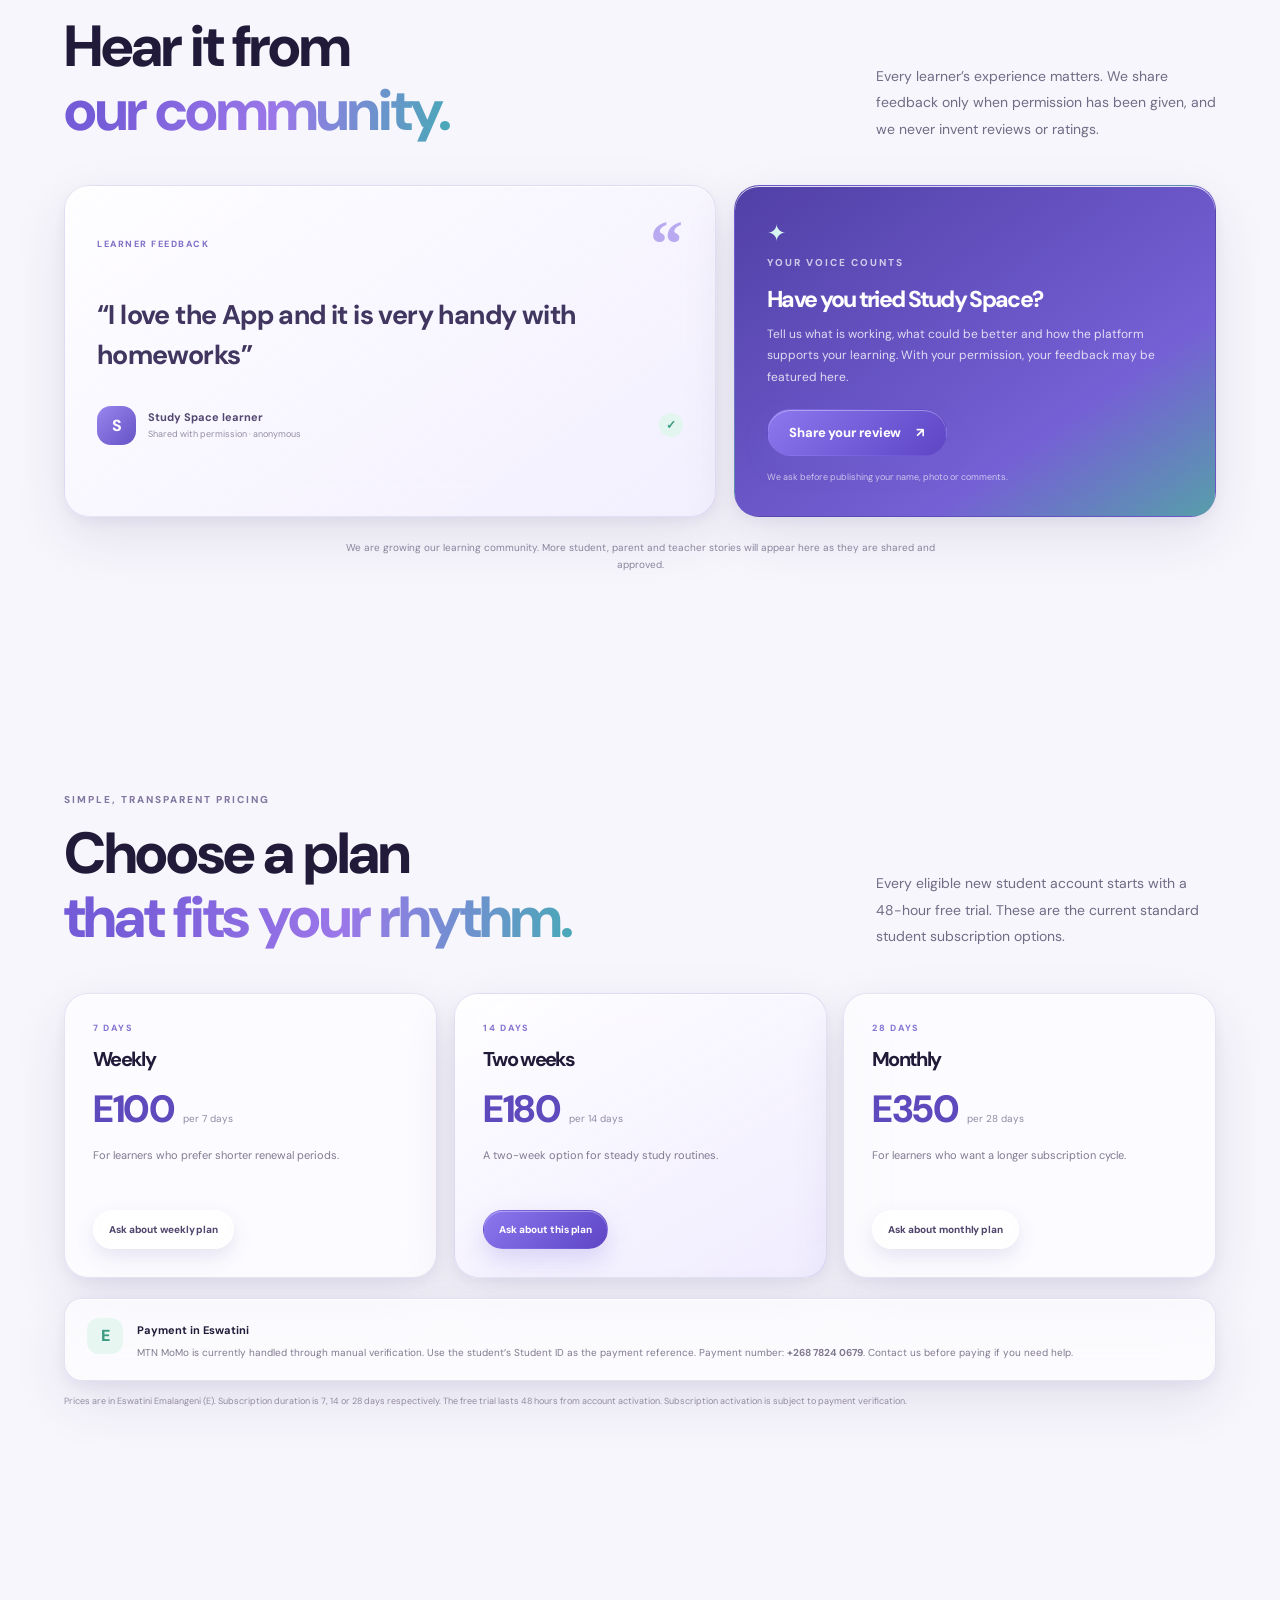
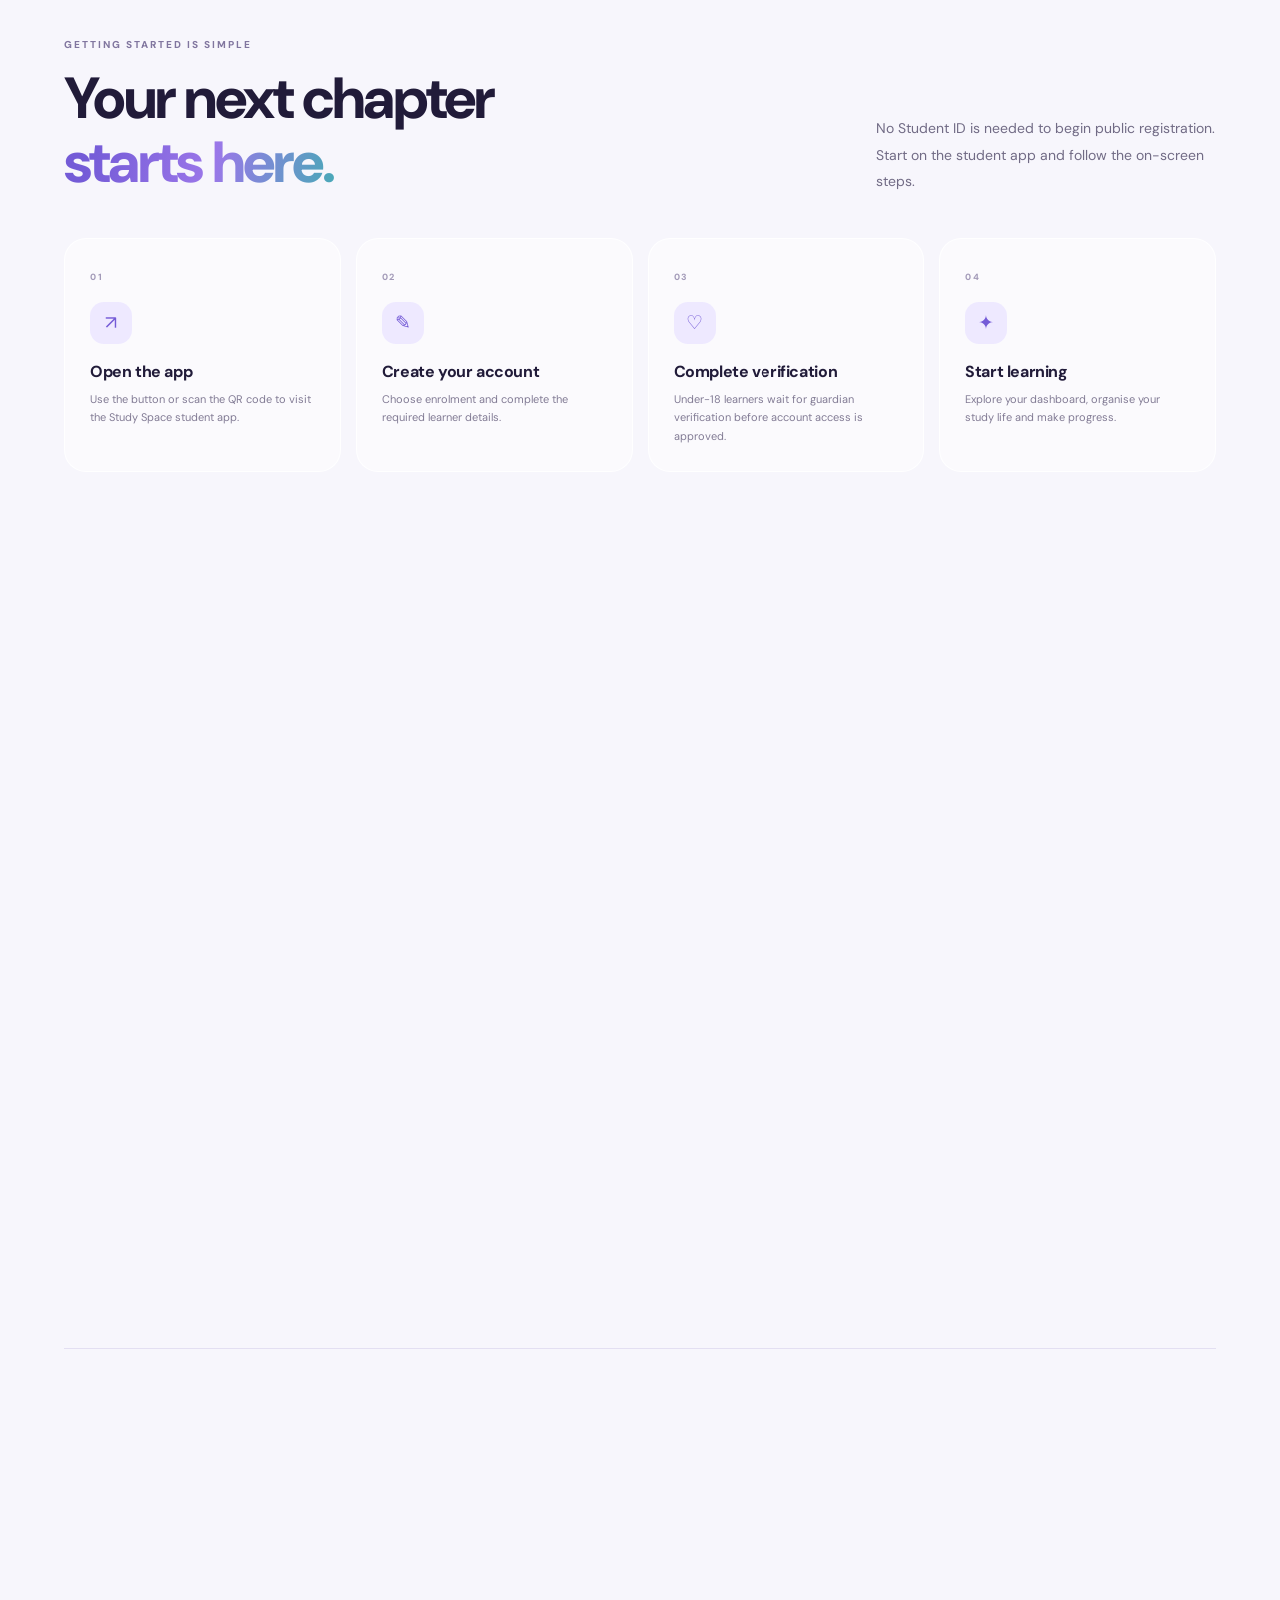
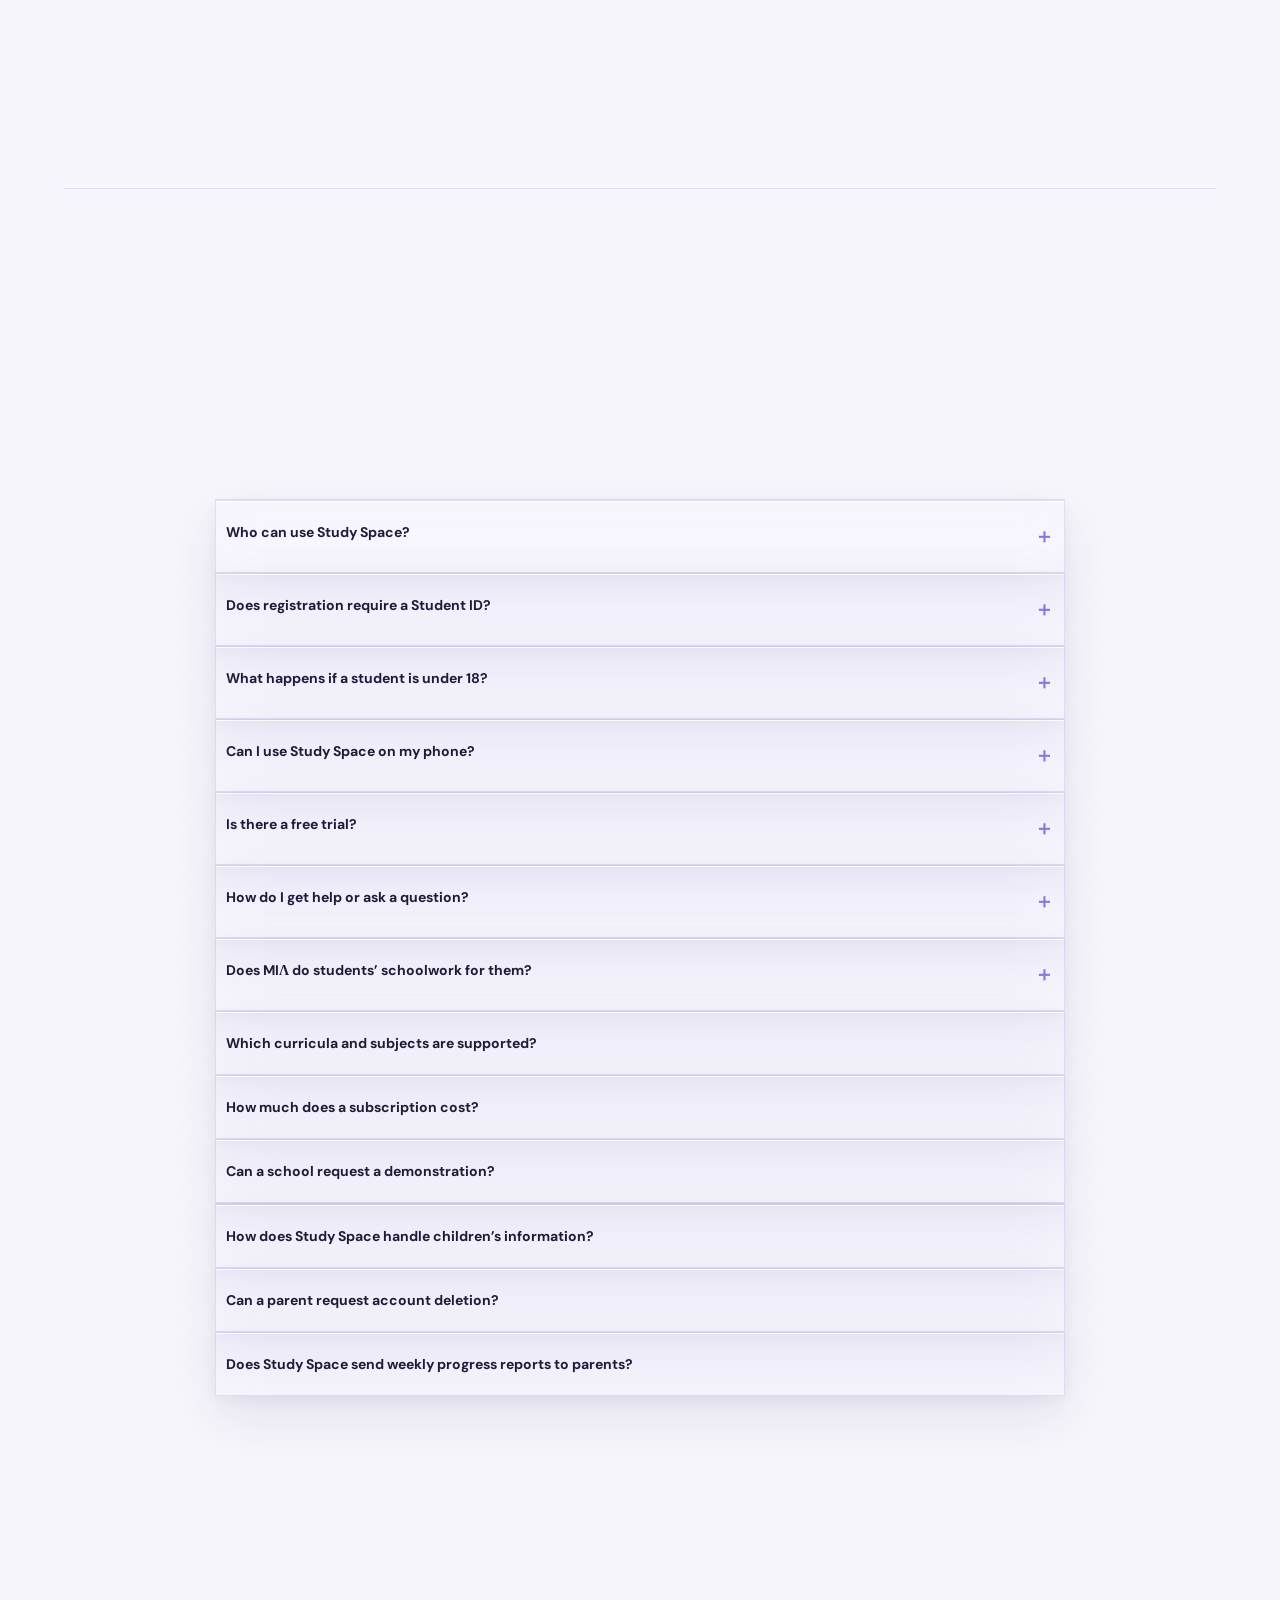
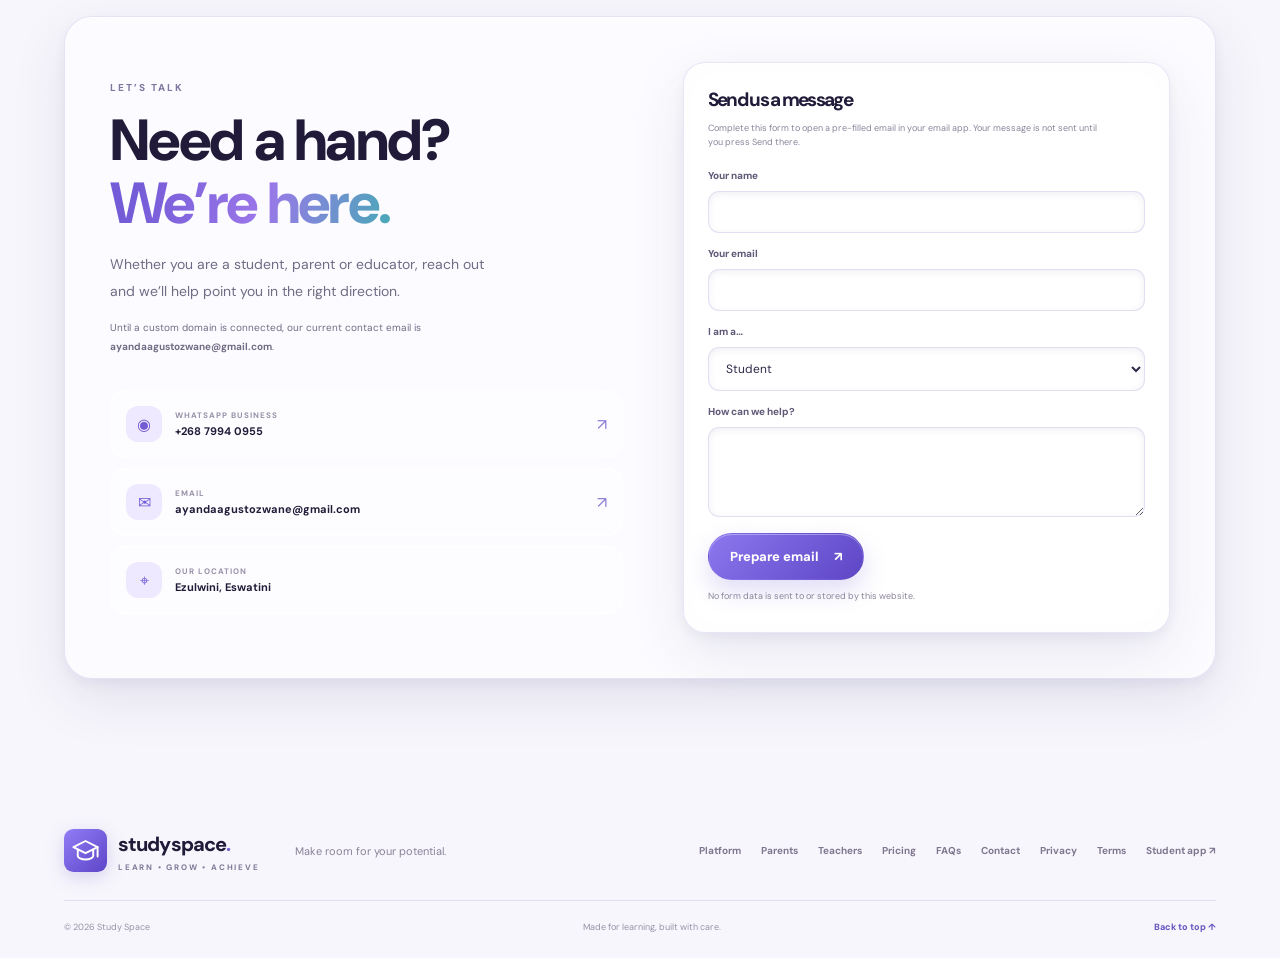
==== commit 759f109e: "website: update 48-hour trial and automatic learning features" ====
--- a/index.html
+++ b/index.html
@@ -127,10 +127,10 @@
     <section class="platform section-wrap section-pad" id="platform">
       <div class="section-heading reveal"><div><div class="section-kicker">THE STUDY SPACE EXPERIENCE</div><h2>More than a planner.<br><span class="gradient-text">A learning ecosystem.</span></h2></div><p>Practical tools to help students build good habits, keep track of schoolwork and feel more confident about learning.</p></div>
       <div class="feature-grid">
-        <article class="feature-card feature-tall glass-panel reveal"><div class="feature-top"><span class="feature-symbol purple">▦</span><span class="feature-number">01 / PLAN</span></div><div class="feature-art timetable-art"><div class="art-window"><div class="art-window-top"><i></i><i></i><i></i><span>MY WEEK</span></div><div class="art-grid"><b>MON</b><b>TUE</b><b>WED</b><b>THU</b><b>FRI</b><i></i><i></i><i></i><i></i><i></i><em></em><em></em><em></em><em></em><em></em></div></div></div><h3>Plan your study life</h3><p>Organise your timetable, plan study sessions, track tasks and keep important academic dates in view.</p><span class="feature-tag">TIMETABLES · GOALS · REMINDERS</span></article>
-        <article class="feature-card glass-panel reveal"><div class="feature-top"><span class="feature-symbol blue">▤</span><span class="feature-number">02 / DISCOVER</span></div><div class="feature-art books-art"><span>PDF</span><span>NOTES</span><span>✦</span><div class="book-stack"><i></i><i></i><i></i></div></div><h3>Keep resources close</h3><p>Use your subject resources, revision notes, flashcards, study guides, glossaries, concept maps, case studies and question banks.</p><span class="feature-tag">RESOURCES · NOTES</span></article>
-        <article class="feature-card glass-panel reveal"><div class="feature-top"><span class="feature-symbol pink">✎</span><span class="feature-number">03 / PRACTISE</span></div><div class="feature-art quiz-art"><div class="quiz-paper"><b>Quick practice</b><span>Which answer is correct?</span><i>○ A. Keep practising</i><i class="selected">● B. Learn by doing</i><i>○ C. Give up</i></div></div><h3>Practise with purpose</h3><p>Complete practice quizzes, worked examples, question banks and assessments, then use feedback to identify what to revise next.</p><span class="feature-tag">ACTIVITIES · TESTS · FEEDBACK</span></article>
-        <article class="feature-card glass-panel reveal"><div class="feature-top"><span class="feature-symbol aqua">↗</span><span class="feature-number">04 / GROW</span></div><div class="feature-art progress-art"><div class="progress-circle"><b>↗</b><small>PROGRESS</small></div><span class="spark spark-a">✦</span><span class="spark spark-b">✧</span></div><h3>See your progress</h3><p>Celebrate effort, build consistency and understand where to focus next.</p><span class="feature-tag">PROGRESS · STREAKS · GOALS</span></article>
+        <article class="feature-card feature-tall glass-panel reveal"><div class="feature-top"><span class="feature-symbol purple">▦</span><span class="feature-number">01 / PLAN</span></div><div class="feature-art timetable-art"><div class="art-window"><div class="art-window-top"><i></i><i></i><i></i><span>MY WEEK</span></div><div class="art-grid"><b>MON</b><b>TUE</b><b>WED</b><b>THU</b><b>FRI</b><i></i><i></i><i></i><i></i><i></i><em></em><em></em><em></em><em></em><em></em></div></div></div><h3>Plan your study life</h3><p>Coordinate your school timetable, personal study plan and free time while tracking tasks, goals and important academic dates.</p><span class="feature-tag">TIMETABLES · GOALS · REMINDERS</span></article>
+        <article class="feature-card glass-panel reveal"><div class="feature-top"><span class="feature-symbol blue">▤</span><span class="feature-number">02 / DISCOVER</span></div><div class="feature-art books-art"><span>PDF</span><span>NOTES</span><span>✦</span><div class="book-stack"><i></i><i></i><i></i></div></div><h3>Keep resources close</h3><p>Upload school notes and files; Study Space turns them into structured study guides with summaries, key terms, worked examples, flashcards, diagrams and practice questions. If notes are missing, a curriculum-aligned guide is prepared for Monitor review.</p><span class="feature-tag">AUTO STUDY GUIDES · FLASHCARDS · DIAGRAMS</span></article>
+        <article class="feature-card glass-panel reveal"><div class="feature-top"><span class="feature-symbol pink">✎</span><span class="feature-number">03 / PRACTISE</span></div><div class="feature-art quiz-art"><div class="quiz-paper"><b>Quick practice</b><span>Which answer is correct?</span><i>○ A. Keep practising</i><i class="selected">● B. Learn by doing</i><i>○ C. Give up</i></div></div><h3>Practise with purpose</h3><p>Practise through weekly subject tests, monthly comprehensive assessments, quarterly exams and on-demand topic tests, scheduled around school commitments and available study time.</p><span class="feature-tag">WEEKLY · MONTHLY · QUARTERLY ASSESSMENTS</span></article>
+        <article class="feature-card glass-panel reveal"><div class="feature-top"><span class="feature-symbol aqua">↗</span><span class="feature-number">04 / GROW</span></div><div class="feature-art progress-art"><div class="progress-circle"><b>↗</b><small>PROGRESS</small></div><span class="spark spark-a">✦</span><span class="spark spark-b">✧</span></div><h3>See your progress</h3><p>Track results, streaks and goals, identify weaker topics and receive a clear next step for improvement.</p><span class="feature-tag">PROGRESS · STREAKS · GOALS</span></article>
         <article class="feature-card feature-wide glass-panel reveal"><div class="feature-top"><span class="feature-symbol lilac">M</span><span class="feature-number">05 / GET SUPPORT</span></div><div class="feature-wide-inner"><div><h3>Meet MIΛ, your learning companion.</h3><p>Ask questions, break down difficult topics, revise from your notes and practise step by step. MIΛ is designed to support understanding — not replace the work of learning.</p><span class="feature-tag">AI STUDY SUPPORT · LEARNING FIRST</span></div><div class="mia-orbit"><div class="mia-core">M<span>✦</span></div><i class="orbit orbit-a"></i><i class="orbit orbit-b"></i><i class="orbit orbit-c"></i></div></div></article>
       </div>
     </section>
@@ -211,7 +211,7 @@
 
 
     <section class="pricing section-wrap section-pad" id="pricing">
-      <div class="section-heading reveal"><div><div class="section-kicker">SIMPLE, TRANSPARENT PRICING</div><h2>Choose a plan<br><span class="gradient-text">that fits your rhythm.</span></h2></div><p>Every new student account starts with a 48-hour free trial. These are the current standard student subscription options.</p></div>
+      <div class="section-heading reveal"><div><div class="section-kicker">SIMPLE, TRANSPARENT PRICING</div><h2>Choose a plan<br><span class="gradient-text">that fits your rhythm.</span></h2></div><p>Every eligible new student account starts with a 48-hour free trial. These are the current standard student subscription options.</p></div>
       <div class="pricing-grid">
         <article class="price-card glass-panel reveal"><span class="price-period">7 DAYS</span><h3>Weekly</h3><div class="price-amount"><strong>E100</strong><small>per 7 days</small></div><p>For learners who prefer shorter renewal periods.</p><a class="button button-glass" href="https://wa.me/26879940955?text=Hello%20Study%20Space%2C%20please%20help%20me%20with%20the%20weekly%20student%20subscription." target="_blank" rel="noopener">Ask about weekly plan</a></article>
         <article class="price-card price-featured glass-panel reveal"><span class="price-period">14 DAYS</span><h3>Two weeks</h3><div class="price-amount"><strong>E180</strong><small>per 14 days</small></div><p>A two-week option for steady study routines.</p><a class="button button-primary" href="https://wa.me/26879940955?text=Hello%20Study%20Space%2C%20please%20help%20me%20with%20the%20two-week%20student%20subscription." target="_blank" rel="noopener">Ask about this plan</a></article>
@@ -229,7 +229,7 @@
     <section class="get-started section-wrap section-pad" id="get-started">
       <div class="start-card glass-panel reveal">
         <div class="start-orb start-orb-a"></div><div class="start-orb start-orb-b"></div>
-        <div class="start-copy"><div class="section-kicker">YOUR LEARNING SPACE IS WAITING</div><h2>Ready to make<br><span>room for more?</span></h2><p>Try Study Space and discover a more organised way to learn. New student accounts start with a 48-hour free trial.</p><div class="hero-actions"><a class="button button-white button-large" href="https://mayendzeke.github.io/planner/" target="_blank" rel="noopener">Access Study Space <span>↗</span></a><a class="button button-outline-light button-large" href="https://wa.me/26879940955?text=Hello%20Study%20Space%2C%20I%20would%20like%20help%20getting%20started." target="_blank" rel="noopener">Ask us a question</a></div><small class="start-small">For learners aged 9+ · Guardian verification applies to learners under 18</small></div>
+        <div class="start-copy"><div class="section-kicker">YOUR LEARNING SPACE IS WAITING</div><h2>Ready to make<br><span>room for more?</span></h2><p>Try Study Space and discover a more organised way to learn. Eligible new student accounts start with a 48-hour free trial.</p><div class="hero-actions"><a class="button button-white button-large" href="https://mayendzeke.github.io/planner/" target="_blank" rel="noopener">Access Study Space <span>↗</span></a><a class="button button-outline-light button-large" href="https://wa.me/26879940955?text=Hello%20Study%20Space%2C%20I%20would%20like%20help%20getting%20started." target="_blank" rel="noopener">Ask us a question</a></div><small class="start-small">For learners aged 9+ · Guardian verification applies to learners under 18</small></div>
         <div class="qr-card"><div class="qr-heading"><b>Scan to open the app</b><span>Point your phone camera here</span></div><div class="qr-frame"><img src="./assets/app-qr.svg" alt="QR code linking to the Study Space student app" loading="lazy"></div><div class="qr-link"><span>STUDENT APP</span><a href="https://mayendzeke.github.io/planner/" target="_blank" rel="noopener">Open online ↗</a></div></div>
       </div>
       <div class="install-row reveal"><div><span class="install-icon">▣</span><div><b>Prefer an app on your phone?</b><p>Open Study Space in your browser, then use your browser’s <b>Install app</b> or <b>Add to Home Screen</b> option if available.</p></div></div><a class="text-link" href="https://mayendzeke.github.io/planner/" target="_blank" rel="noopener">Open student app <span>↗</span></a></div>
@@ -246,11 +246,11 @@
         <details><summary>Does registration require a Student ID?<span>＋</span></summary><p>No Student ID is needed to begin public enrolment. Follow the registration steps in the student app. A Student ID is generated during the enrolment process.</p></details>
         <details><summary>What happens if a student is under 18?<span>＋</span></summary><p>The account must go through guardian verification before student access is approved. The Study Space team can assist with the in-person approval process.</p></details>
         <details><summary>Can I use Study Space on my phone?<span>＋</span></summary><p>Yes. Open the student app in a mobile browser. If your browser and device support installation, use its Install app or Add to Home Screen option. You can also continue using it online.</p></details>
-        <details><summary>Is there a free trial?<span>＋</span></summary><p>New student accounts start with a 48-hour free trial. Subscription details are available inside the student app.</p></details>
+        <details><summary>Is there a free trial?<span>＋</span></summary><p>Eligible new student accounts start with a 48-hour free trial. For learners under 18, the trial begins after guardian verification. Subscription details are available inside the student app.</p></details>
         <details><summary>How do I get help or ask a question?<span>＋</span></summary><p>Contact Study Space on WhatsApp at +268 7994 0955 or email ayandaagustozwane@gmail.com.</p></details>
         <details><summary>Does MIΛ do students’ schoolwork for them?<span>＋</span></summary><p>MIΛ is intended as a learning companion. It can help explain ideas and support study, but students should use it to understand their work and develop their own skills.</p></details>
       <details><summary>Which curricula and subjects are supported?</summary><p>Study Space supports learners across Primary (Grades 0–7), Secondary High (Forms 1–3), High School (Forms 4–5), Matric / Sixth Form (Form 6) and Tertiary study. Tertiary pathways include certificates, diplomas, bachelor’s, honours, master’s and doctoral study. Curriculum and subject options vary by level, and a profile option does not guarantee that every syllabus resource is available. Contact us to confirm support for a particular school, qualification or subject.</p></details>
-        <details><summary>How much does a subscription cost?</summary><p>Current plans are E100 for 7 days, E180 for 14 days and E350 for 28 days. New accounts receive a 48-hour free trial. MTN MoMo payments are manually verified using the Student ID as the payment reference.</p></details>
+        <details><summary>How much does a subscription cost?</summary><p>Current plans are E100 for 7 days, E180 for 14 days and E350 for 28 days. Eligible new accounts receive a 48-hour free trial. MTN MoMo payments are manually verified using the Student ID as the payment reference.</p></details>
         <details><summary>Can a school request a demonstration?</summary><p>Yes. Teachers and school representatives can contact Study Space on WhatsApp to request a demo and discuss group enrolment or school pricing.</p></details>
       </div>
     <div class="faq-list reveal">
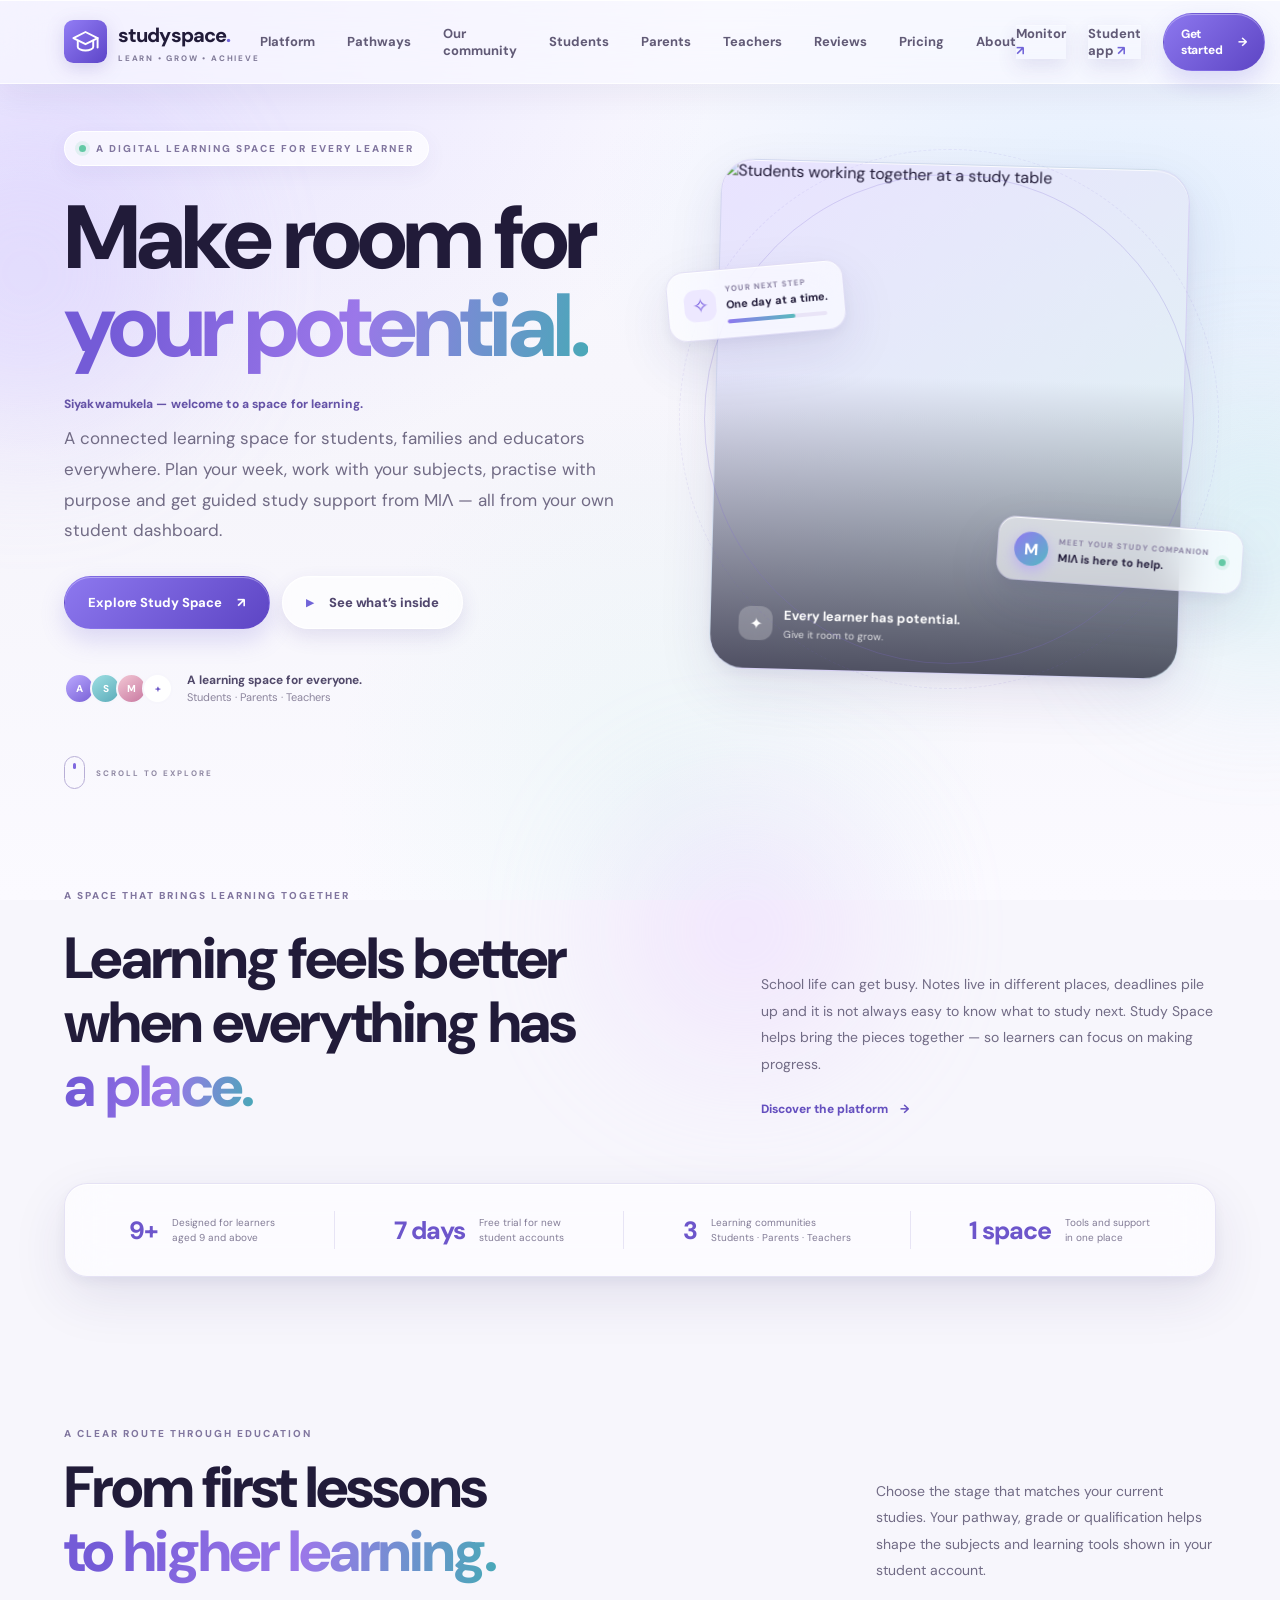
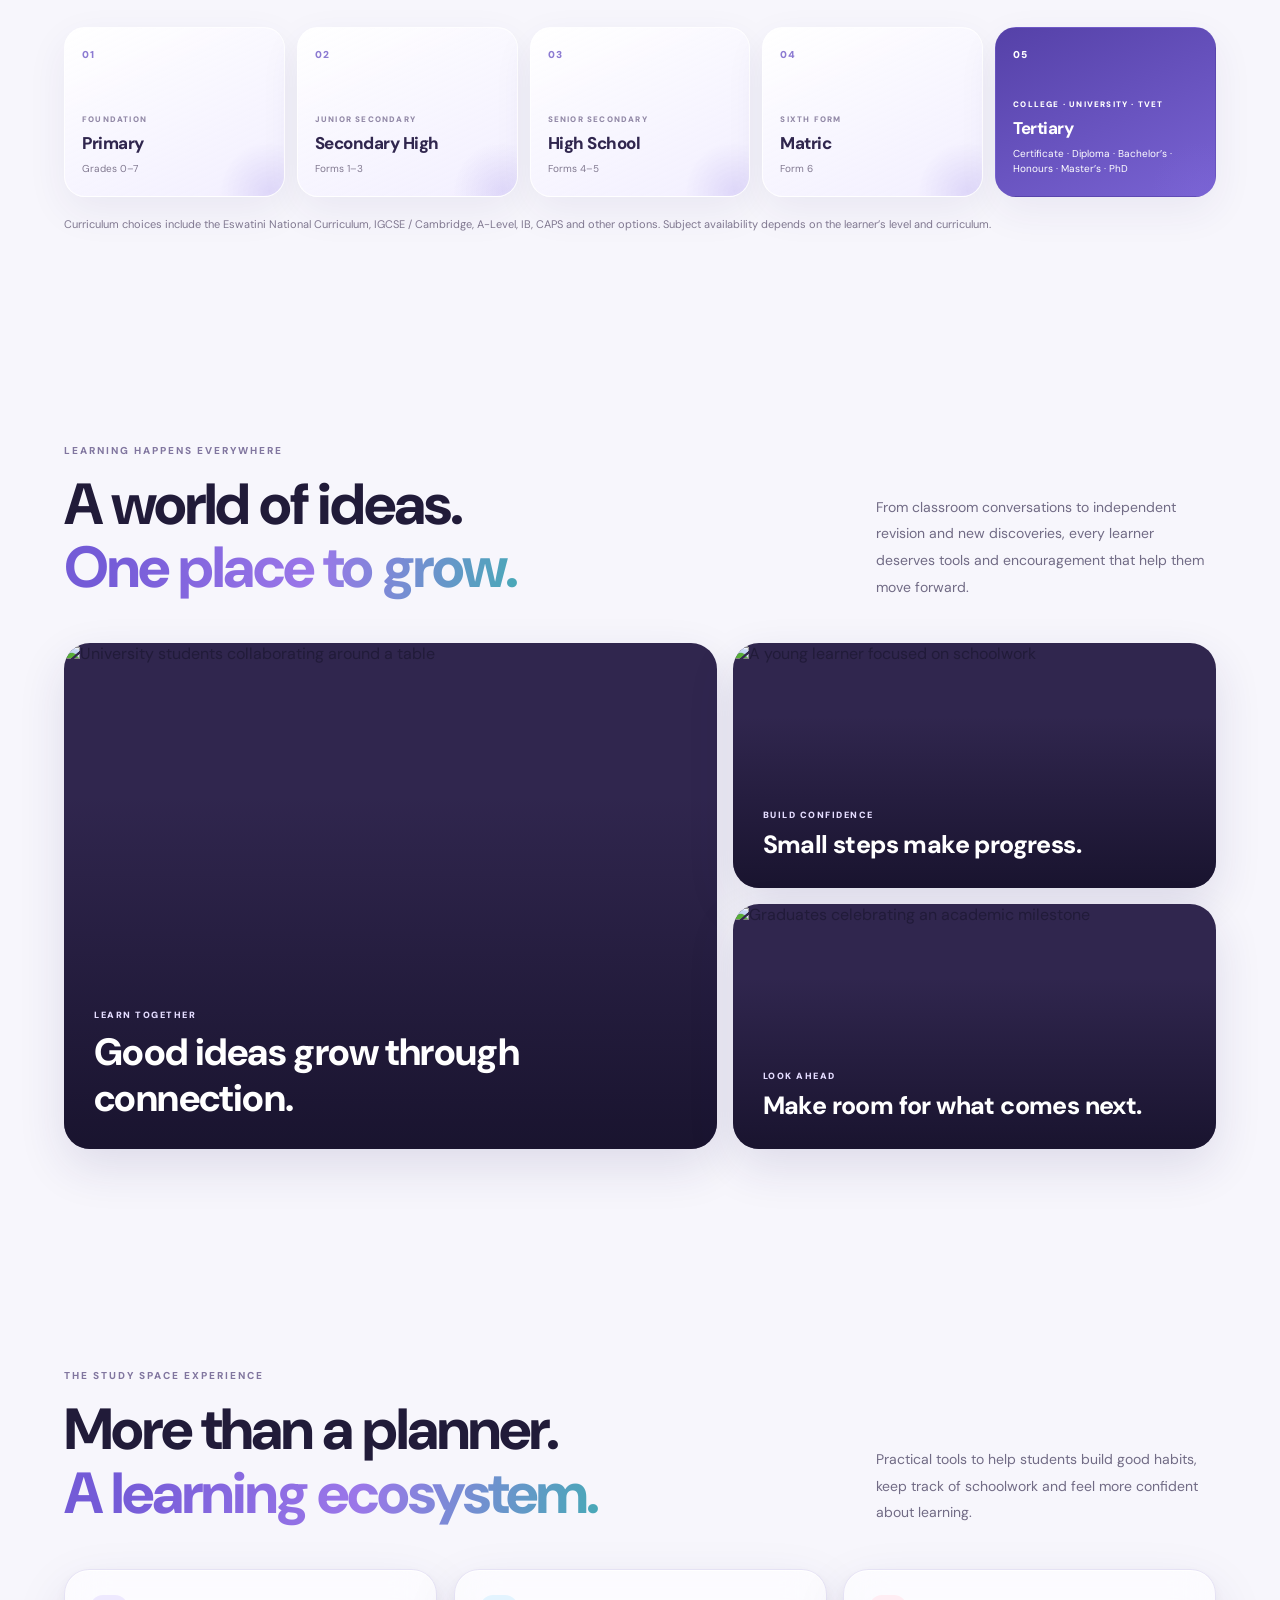
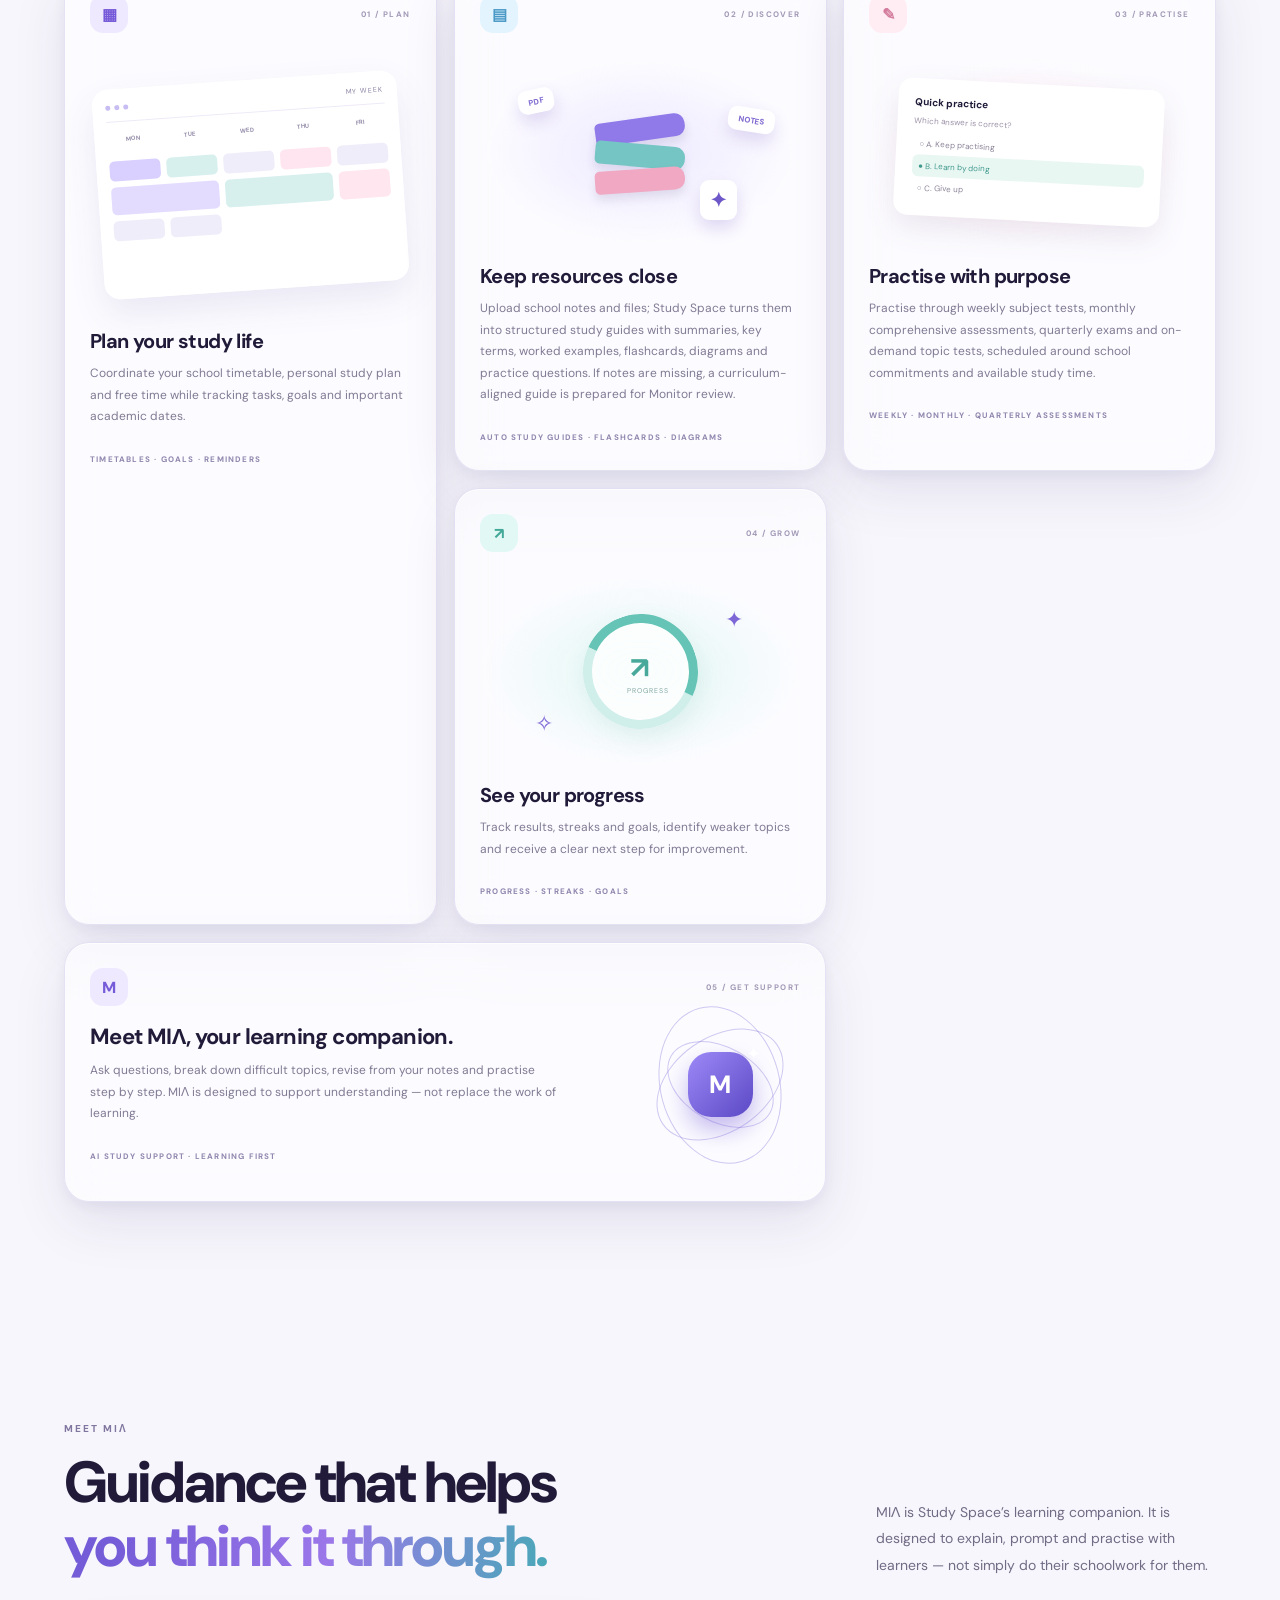
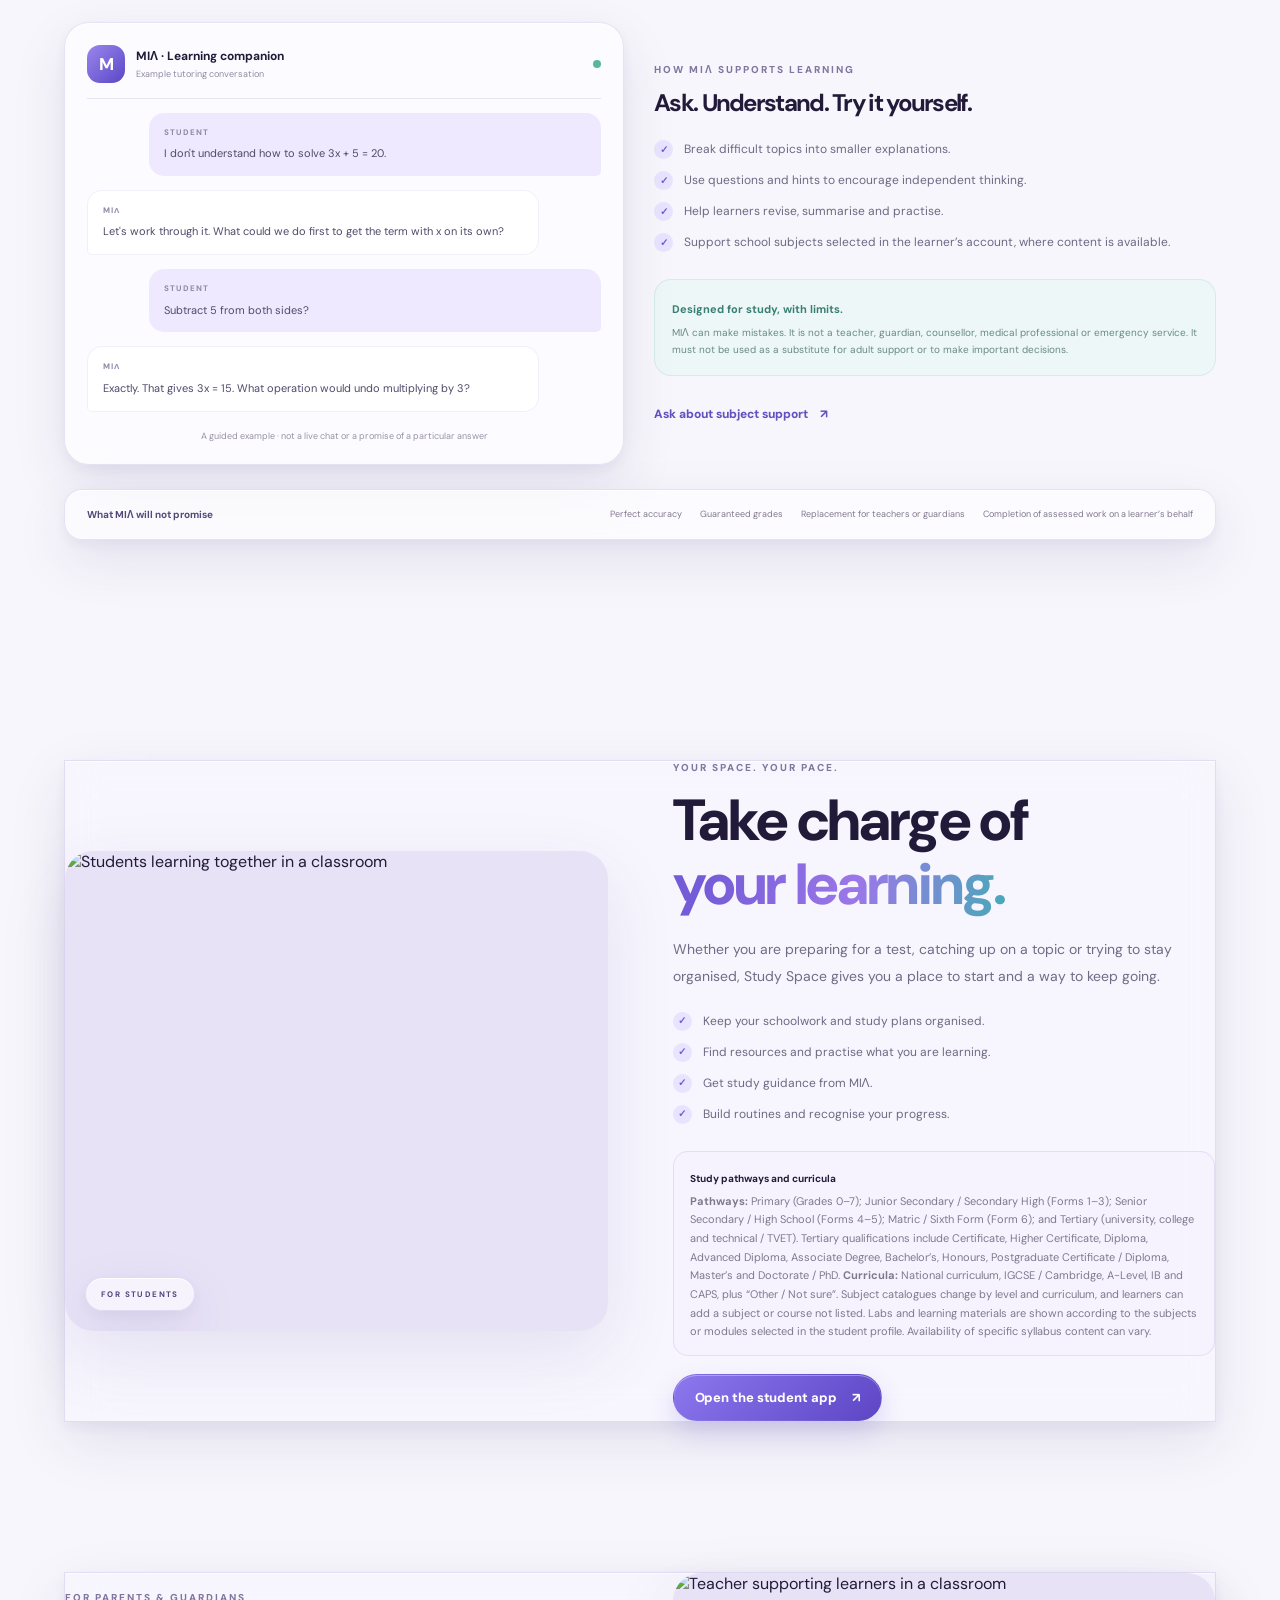
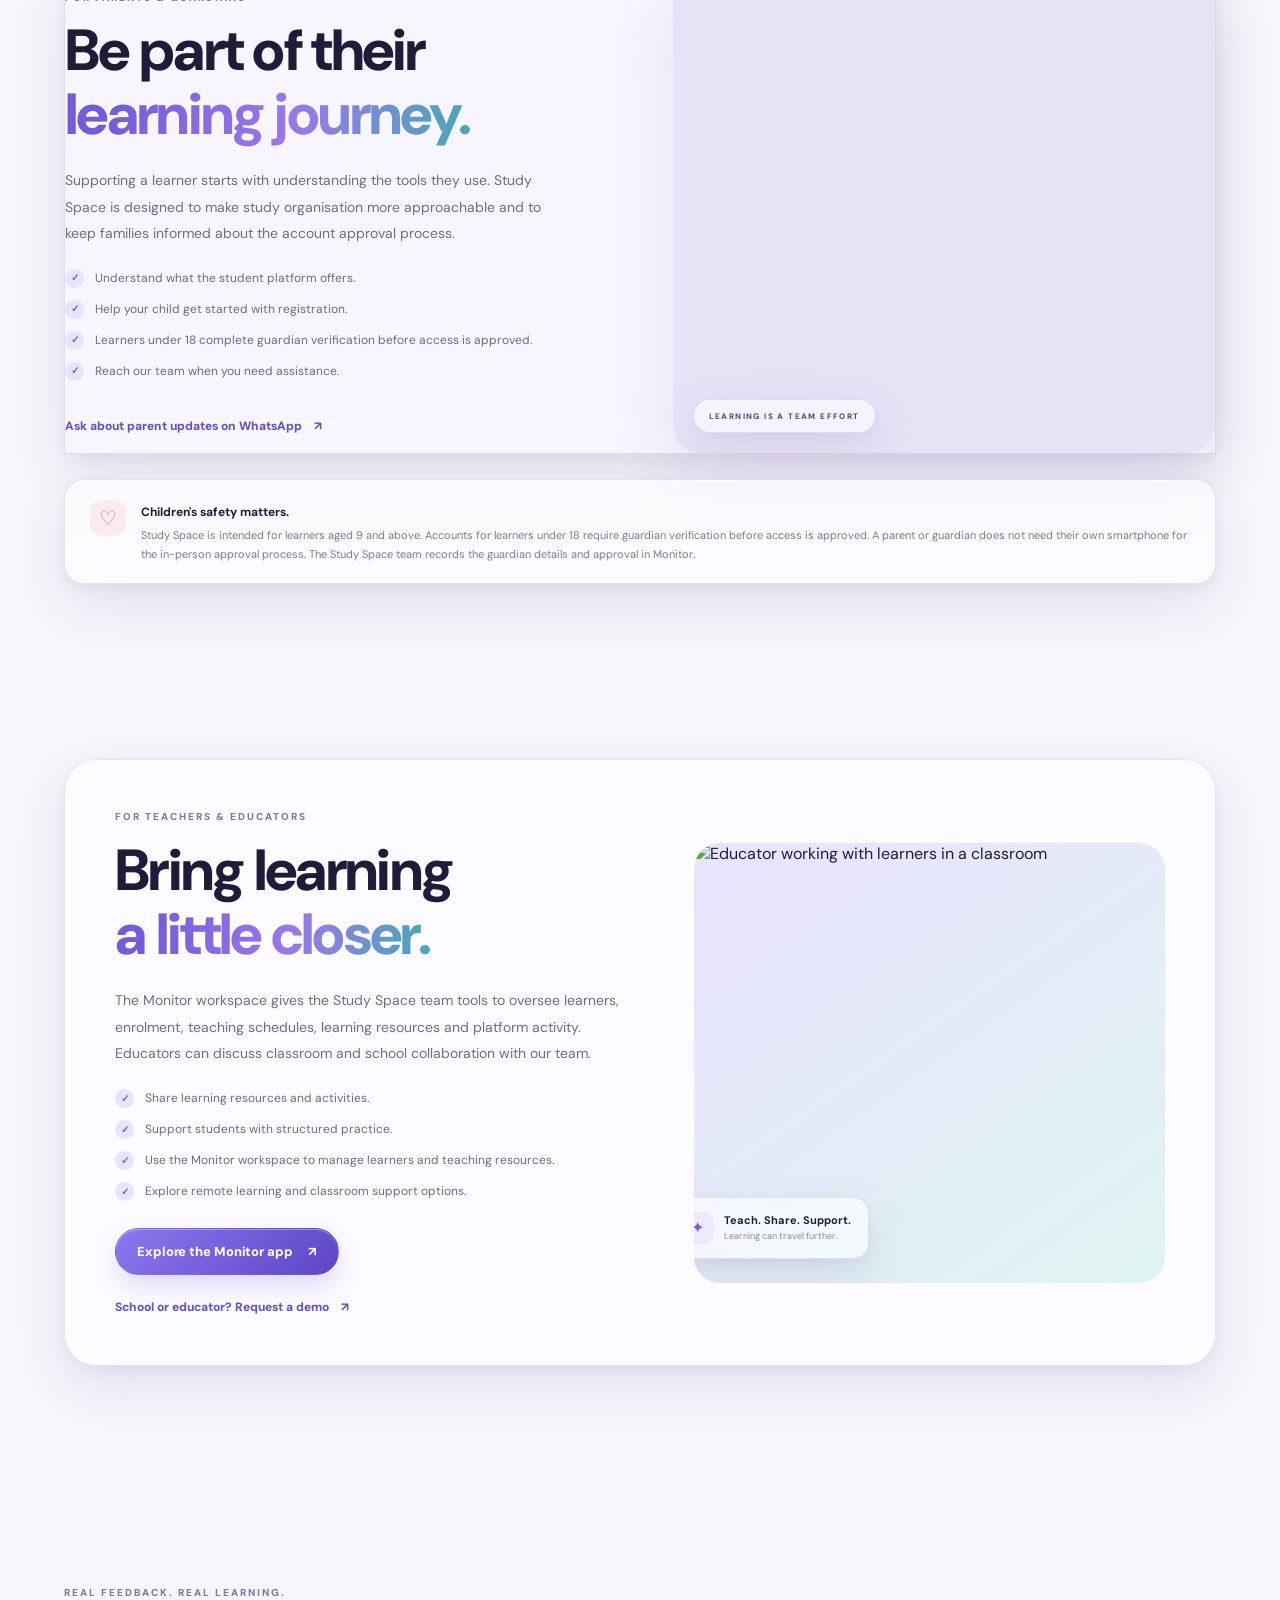
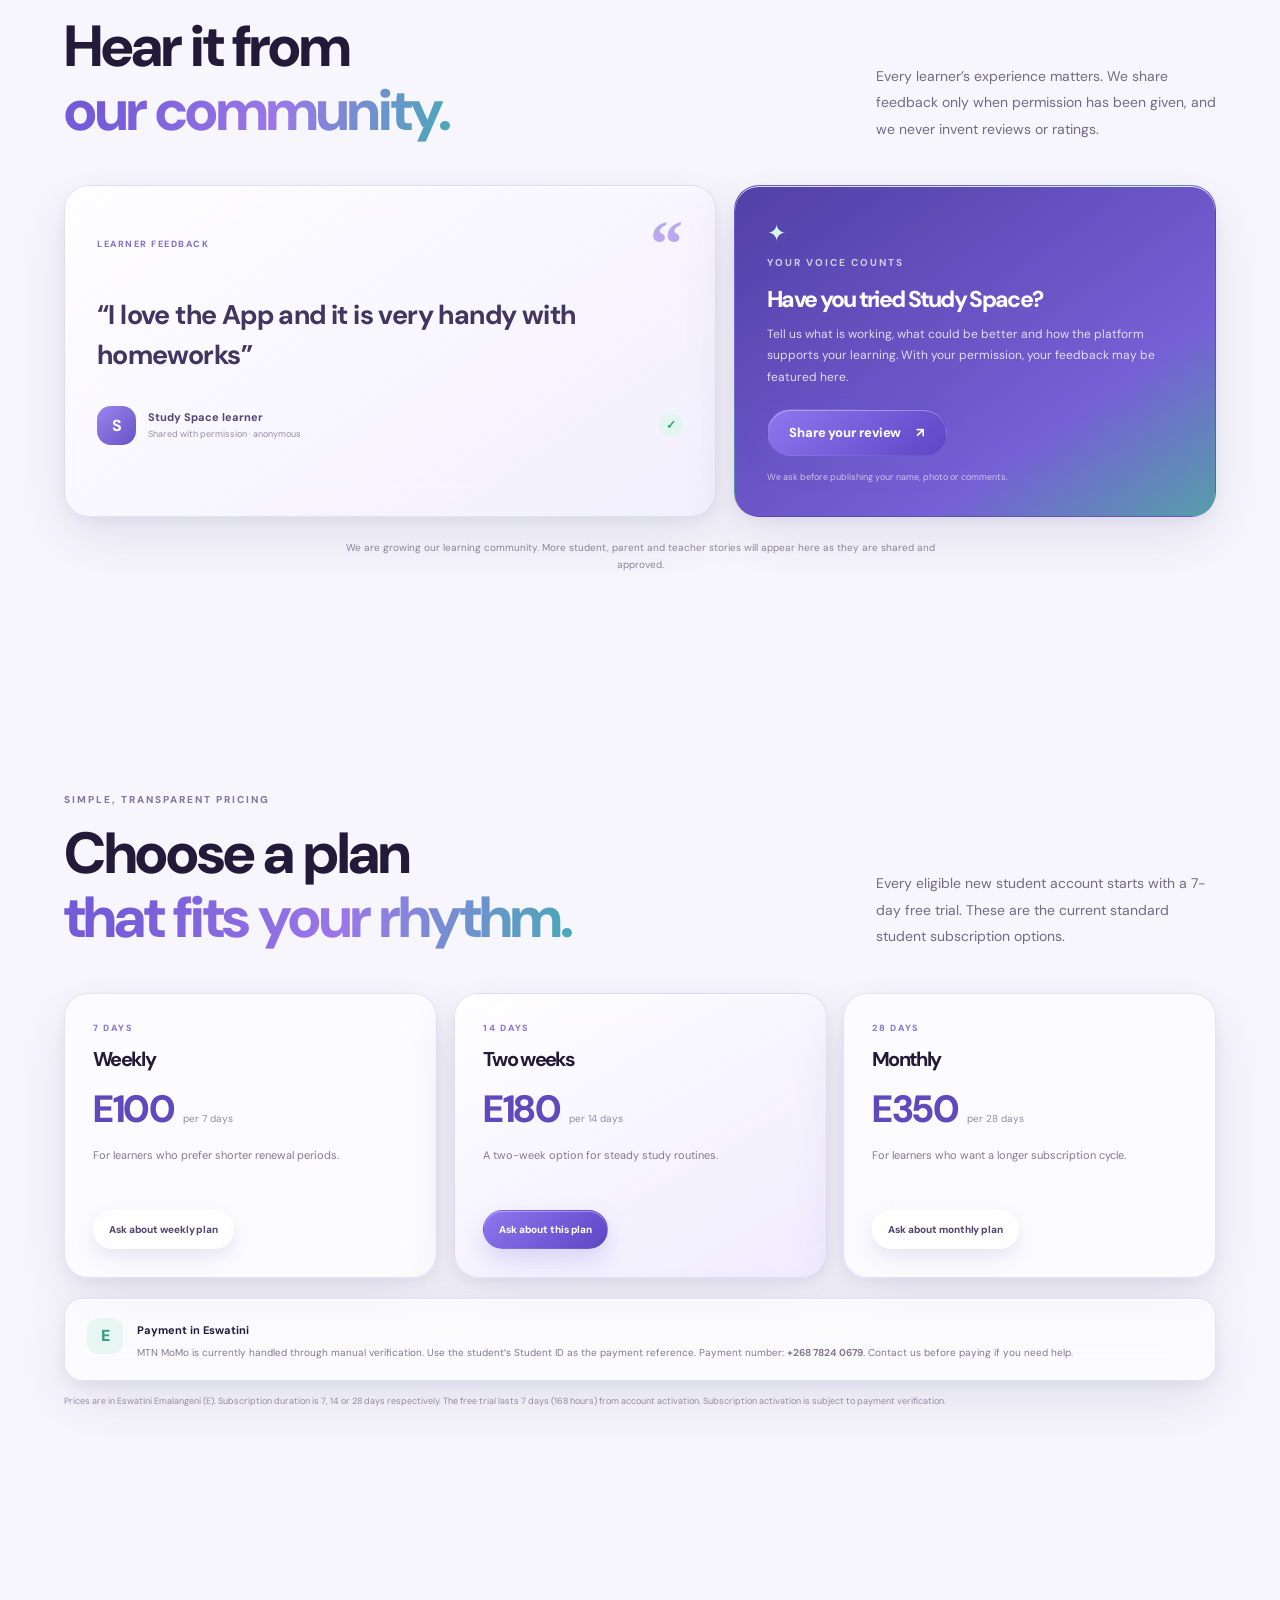
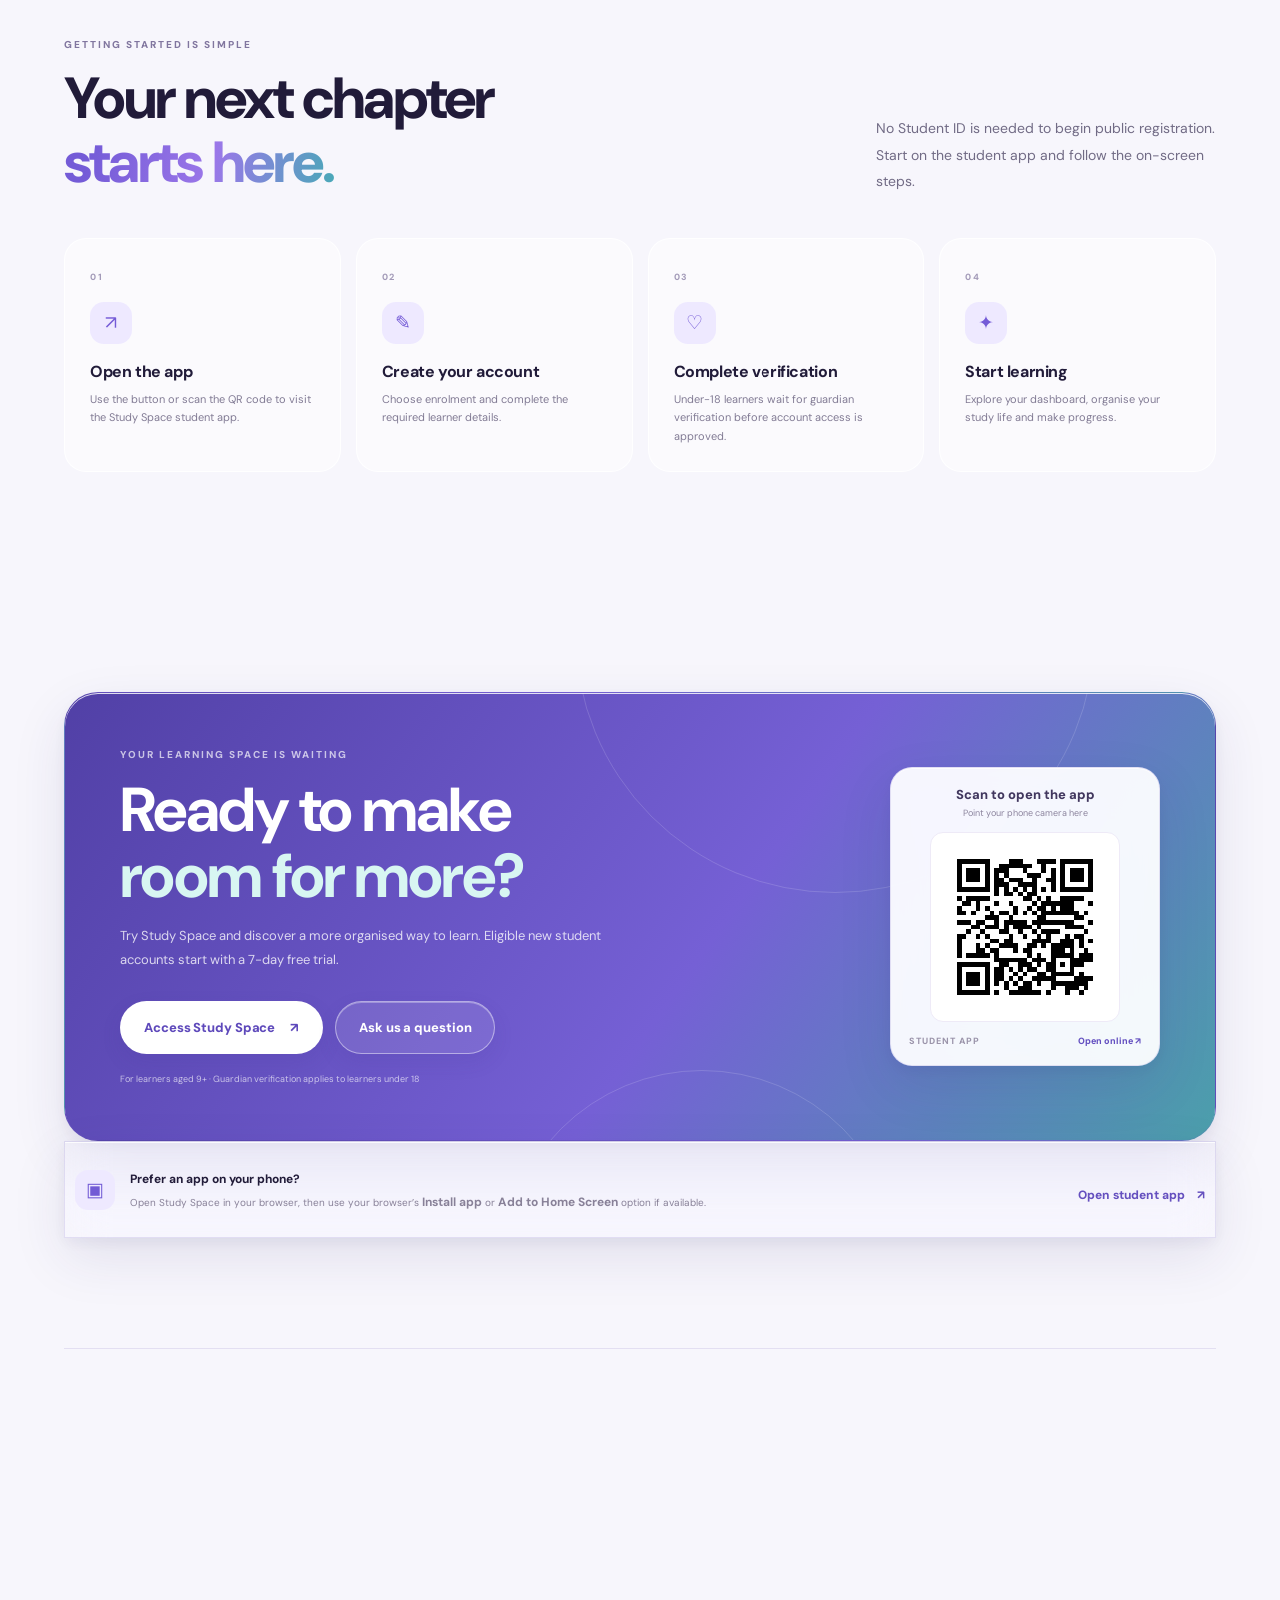
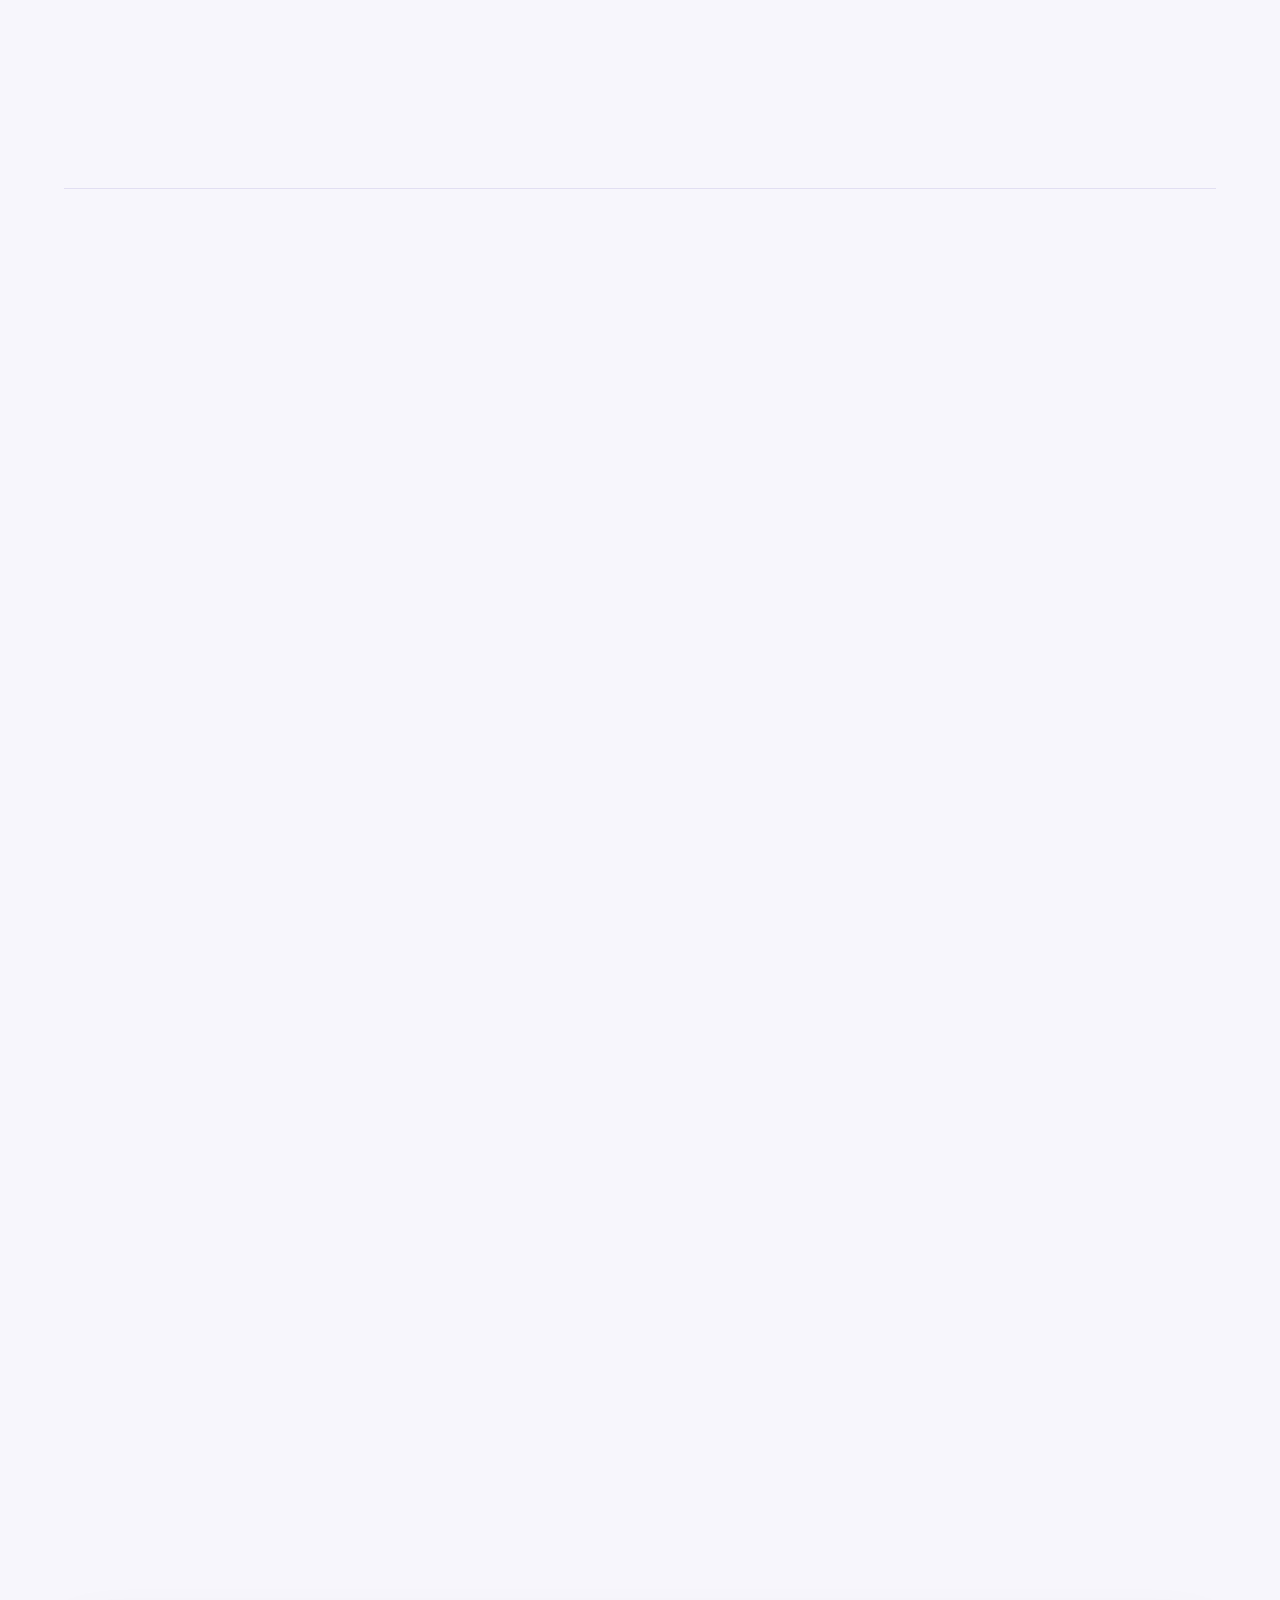
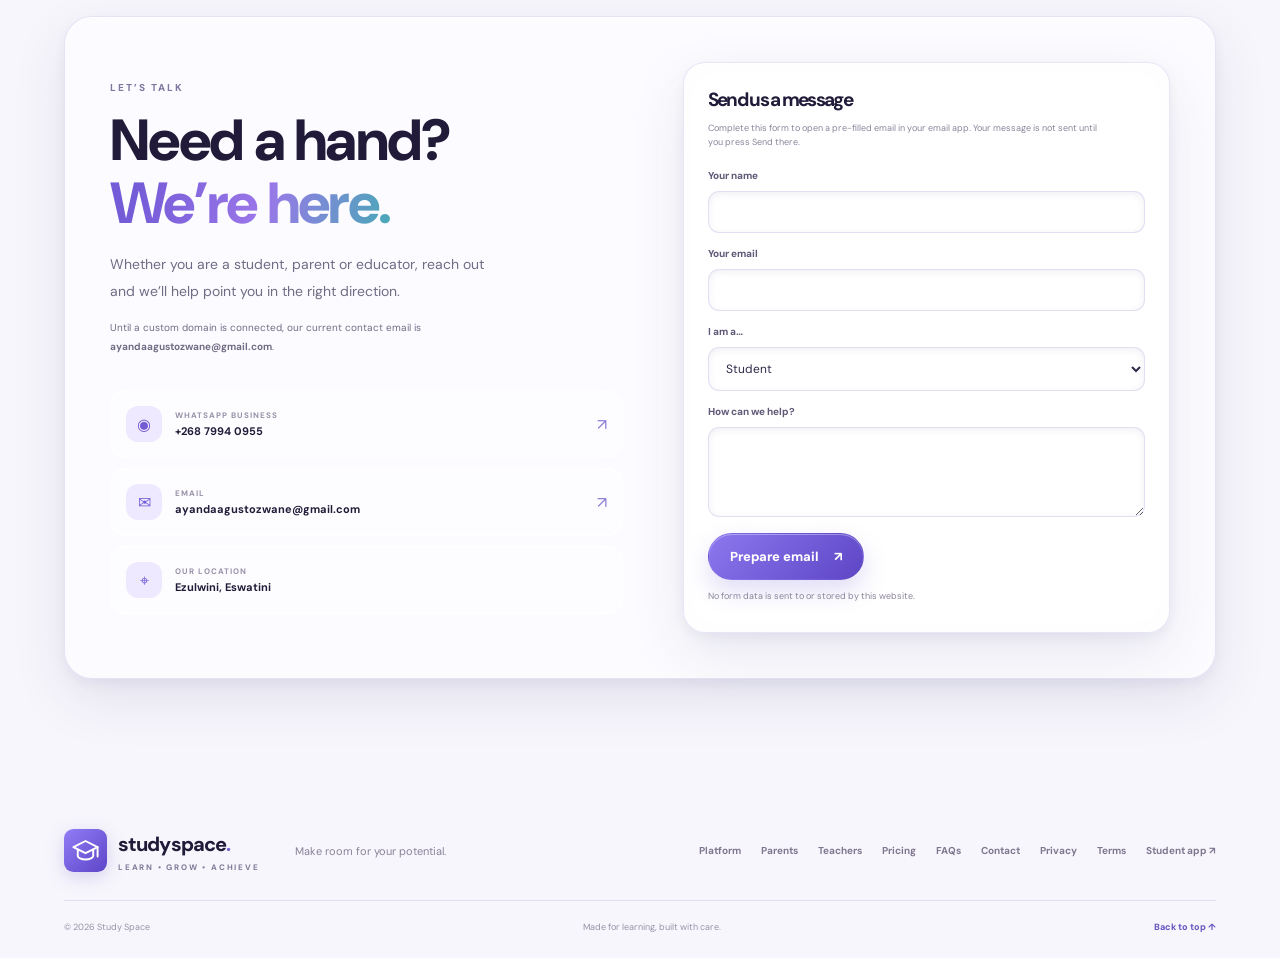
==== commit 97b3ac86: "Update public website to the 7-day free trial policy" ====
--- a/index.html
+++ b/index.html
@@ -100,7 +100,7 @@
         <div class="reveal"><h2>Learning feels better<br>when everything has<br><span class="gradient-text">a place.</span></h2></div>
         <div class="welcome-text reveal"><p>School life can get busy. Notes live in different places, deadlines pile up and it is not always easy to know what to study next. Study Space helps bring the pieces together — so learners can focus on making progress.</p><a class="text-link" href="#platform">Discover the platform <span>→</span></a></div>
       </div>
-      <div class="stat-strip glass-panel reveal"><div><b>9+</b><span>Designed for learners<br>aged 9 and above</span></div><i></i><div><b>48 hours</b><span>Free trial for new<br>student accounts</span></div><i></i><div><b>3</b><span>Learning communities<br>Students · Parents · Teachers</span></div><i></i><div><b>1 space</b><span>Tools and support<br>in one place</span></div></div>
+      <div class="stat-strip glass-panel reveal"><div><b>9+</b><span>Designed for learners<br>aged 9 and above</span></div><i></i><div><b>7 days</b><span>Free trial for new<br>student accounts</span></div><i></i><div><b>3</b><span>Learning communities<br>Students · Parents · Teachers</span></div><i></i><div><b>1 space</b><span>Tools and support<br>in one place</span></div></div>
     </section>
 
     <section class="pathways section-wrap section-pad" id="pathways">
@@ -211,14 +211,14 @@
 
 
     <section class="pricing section-wrap section-pad" id="pricing">
-      <div class="section-heading reveal"><div><div class="section-kicker">SIMPLE, TRANSPARENT PRICING</div><h2>Choose a plan<br><span class="gradient-text">that fits your rhythm.</span></h2></div><p>Every eligible new student account starts with a 48-hour free trial. These are the current standard student subscription options.</p></div>
+      <div class="section-heading reveal"><div><div class="section-kicker">SIMPLE, TRANSPARENT PRICING</div><h2>Choose a plan<br><span class="gradient-text">that fits your rhythm.</span></h2></div><p>Every eligible new student account starts with a 7-day free trial. These are the current standard student subscription options.</p></div>
       <div class="pricing-grid">
         <article class="price-card glass-panel reveal"><span class="price-period">7 DAYS</span><h3>Weekly</h3><div class="price-amount"><strong>E100</strong><small>per 7 days</small></div><p>For learners who prefer shorter renewal periods.</p><a class="button button-glass" href="https://wa.me/26879940955?text=Hello%20Study%20Space%2C%20please%20help%20me%20with%20the%20weekly%20student%20subscription." target="_blank" rel="noopener">Ask about weekly plan</a></article>
         <article class="price-card price-featured glass-panel reveal"><span class="price-period">14 DAYS</span><h3>Two weeks</h3><div class="price-amount"><strong>E180</strong><small>per 14 days</small></div><p>A two-week option for steady study routines.</p><a class="button button-primary" href="https://wa.me/26879940955?text=Hello%20Study%20Space%2C%20please%20help%20me%20with%20the%20two-week%20student%20subscription." target="_blank" rel="noopener">Ask about this plan</a></article>
         <article class="price-card glass-panel reveal"><span class="price-period">28 DAYS</span><h3>Monthly</h3><div class="price-amount"><strong>E350</strong><small>per 28 days</small></div><p>For learners who want a longer subscription cycle.</p><a class="button button-glass" href="https://wa.me/26879940955?text=Hello%20Study%20Space%2C%20please%20help%20me%20with%20the%20monthly%20student%20subscription." target="_blank" rel="noopener">Ask about monthly plan</a></article>
       </div>
       <div class="payment-note glass-panel reveal"><span class="payment-icon">E</span><div><b>Payment in Eswatini</b><p>MTN MoMo is currently handled through manual verification. Use the student’s Student ID as the payment reference. Payment number: <strong>+268 7824 0679</strong>. Contact us before paying if you need help.</p></div></div>
-      <p class="pricing-footnote">Prices are in Eswatini Emalangeni (E). Subscription duration is 7, 14 or 28 days respectively. The free trial lasts 48 hours from account activation. Subscription activation is subject to payment verification.</p>
+      <p class="pricing-footnote">Prices are in Eswatini Emalangeni (E). Subscription duration is 7, 14 or 28 days respectively. The free trial lasts 7 days (168 hours) from account activation. Subscription activation is subject to payment verification.</p>
     </section>
 
     <section class="how section-wrap section-pad" id="how">
@@ -229,7 +229,7 @@
     <section class="get-started section-wrap section-pad" id="get-started">
       <div class="start-card glass-panel reveal">
         <div class="start-orb start-orb-a"></div><div class="start-orb start-orb-b"></div>
-        <div class="start-copy"><div class="section-kicker">YOUR LEARNING SPACE IS WAITING</div><h2>Ready to make<br><span>room for more?</span></h2><p>Try Study Space and discover a more organised way to learn. Eligible new student accounts start with a 48-hour free trial.</p><div class="hero-actions"><a class="button button-white button-large" href="https://mayendzeke.github.io/planner/" target="_blank" rel="noopener">Access Study Space <span>↗</span></a><a class="button button-outline-light button-large" href="https://wa.me/26879940955?text=Hello%20Study%20Space%2C%20I%20would%20like%20help%20getting%20started." target="_blank" rel="noopener">Ask us a question</a></div><small class="start-small">For learners aged 9+ · Guardian verification applies to learners under 18</small></div>
+        <div class="start-copy"><div class="section-kicker">YOUR LEARNING SPACE IS WAITING</div><h2>Ready to make<br><span>room for more?</span></h2><p>Try Study Space and discover a more organised way to learn. Eligible new student accounts start with a 7-day free trial.</p><div class="hero-actions"><a class="button button-white button-large" href="https://mayendzeke.github.io/planner/" target="_blank" rel="noopener">Access Study Space <span>↗</span></a><a class="button button-outline-light button-large" href="https://wa.me/26879940955?text=Hello%20Study%20Space%2C%20I%20would%20like%20help%20getting%20started." target="_blank" rel="noopener">Ask us a question</a></div><small class="start-small">For learners aged 9+ · Guardian verification applies to learners under 18</small></div>
         <div class="qr-card"><div class="qr-heading"><b>Scan to open the app</b><span>Point your phone camera here</span></div><div class="qr-frame"><img src="./assets/app-qr.svg" alt="QR code linking to the Study Space student app" loading="lazy"></div><div class="qr-link"><span>STUDENT APP</span><a href="https://mayendzeke.github.io/planner/" target="_blank" rel="noopener">Open online ↗</a></div></div>
       </div>
       <div class="install-row reveal"><div><span class="install-icon">▣</span><div><b>Prefer an app on your phone?</b><p>Open Study Space in your browser, then use your browser’s <b>Install app</b> or <b>Add to Home Screen</b> option if available.</p></div></div><a class="text-link" href="https://mayendzeke.github.io/planner/" target="_blank" rel="noopener">Open student app <span>↗</span></a></div>
@@ -246,11 +246,11 @@
         <details><summary>Does registration require a Student ID?<span>＋</span></summary><p>No Student ID is needed to begin public enrolment. Follow the registration steps in the student app. A Student ID is generated during the enrolment process.</p></details>
         <details><summary>What happens if a student is under 18?<span>＋</span></summary><p>The account must go through guardian verification before student access is approved. The Study Space team can assist with the in-person approval process.</p></details>
         <details><summary>Can I use Study Space on my phone?<span>＋</span></summary><p>Yes. Open the student app in a mobile browser. If your browser and device support installation, use its Install app or Add to Home Screen option. You can also continue using it online.</p></details>
-        <details><summary>Is there a free trial?<span>＋</span></summary><p>Eligible new student accounts start with a 48-hour free trial. For learners under 18, the trial begins after guardian verification. Subscription details are available inside the student app.</p></details>
+        <details><summary>Is there a free trial?<span>＋</span></summary><p>Eligible new student accounts start with a 7-day free trial. For learners under 18, the trial begins after guardian verification. Subscription details are available inside the student app.</p></details>
         <details><summary>How do I get help or ask a question?<span>＋</span></summary><p>Contact Study Space on WhatsApp at +268 7994 0955 or email ayandaagustozwane@gmail.com.</p></details>
         <details><summary>Does MIΛ do students’ schoolwork for them?<span>＋</span></summary><p>MIΛ is intended as a learning companion. It can help explain ideas and support study, but students should use it to understand their work and develop their own skills.</p></details>
       <details><summary>Which curricula and subjects are supported?</summary><p>Study Space supports learners across Primary (Grades 0–7), Secondary High (Forms 1–3), High School (Forms 4–5), Matric / Sixth Form (Form 6) and Tertiary study. Tertiary pathways include certificates, diplomas, bachelor’s, honours, master’s and doctoral study. Curriculum and subject options vary by level, and a profile option does not guarantee that every syllabus resource is available. Contact us to confirm support for a particular school, qualification or subject.</p></details>
-        <details><summary>How much does a subscription cost?</summary><p>Current plans are E100 for 7 days, E180 for 14 days and E350 for 28 days. Eligible new accounts receive a 48-hour free trial. MTN MoMo payments are manually verified using the Student ID as the payment reference.</p></details>
+        <details><summary>How much does a subscription cost?</summary><p>Current plans are E100 for 7 days, E180 for 14 days and E350 for 28 days. Eligible new accounts receive a 7-day free trial. MTN MoMo payments are manually verified using the Student ID as the payment reference.</p></details>
         <details><summary>Can a school request a demonstration?</summary><p>Yes. Teachers and school representatives can contact Study Space on WhatsApp to request a demo and discuss group enrolment or school pricing.</p></details>
       </div>
     <div class="faq-list reveal">
